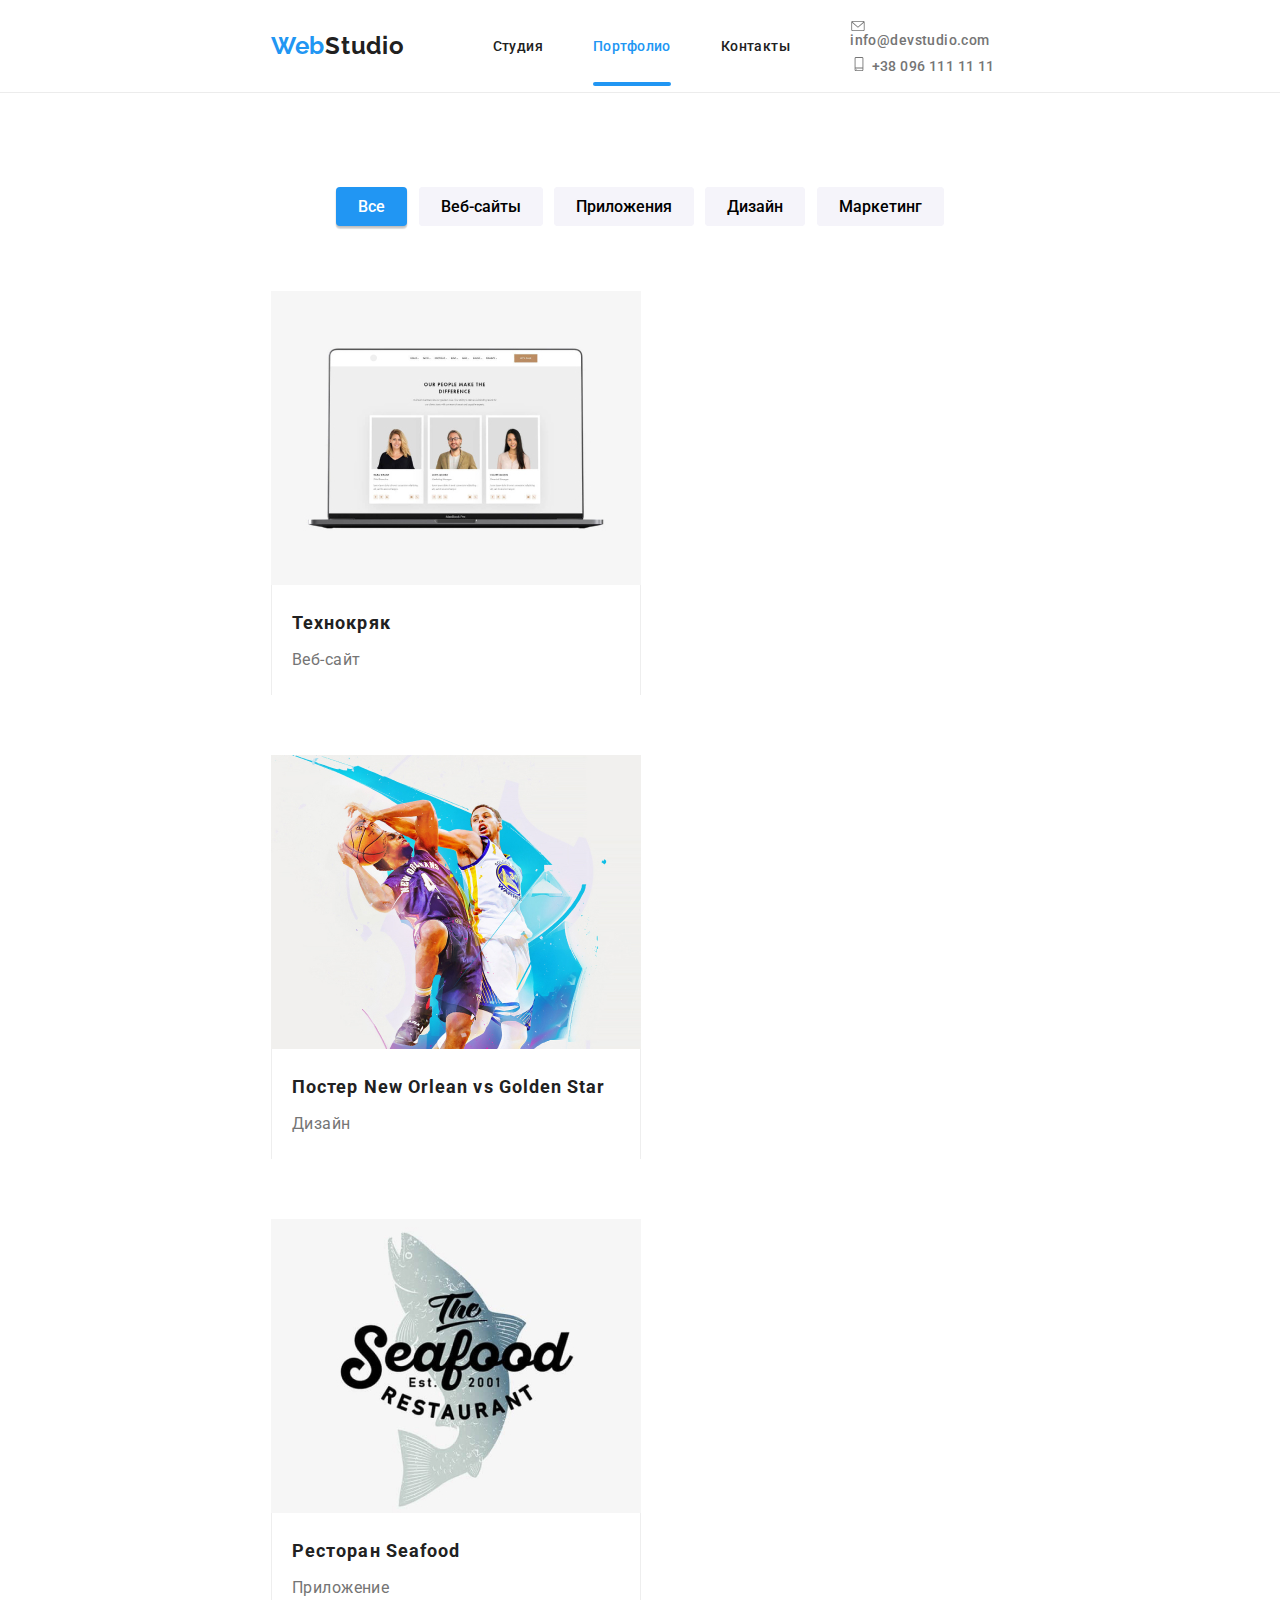
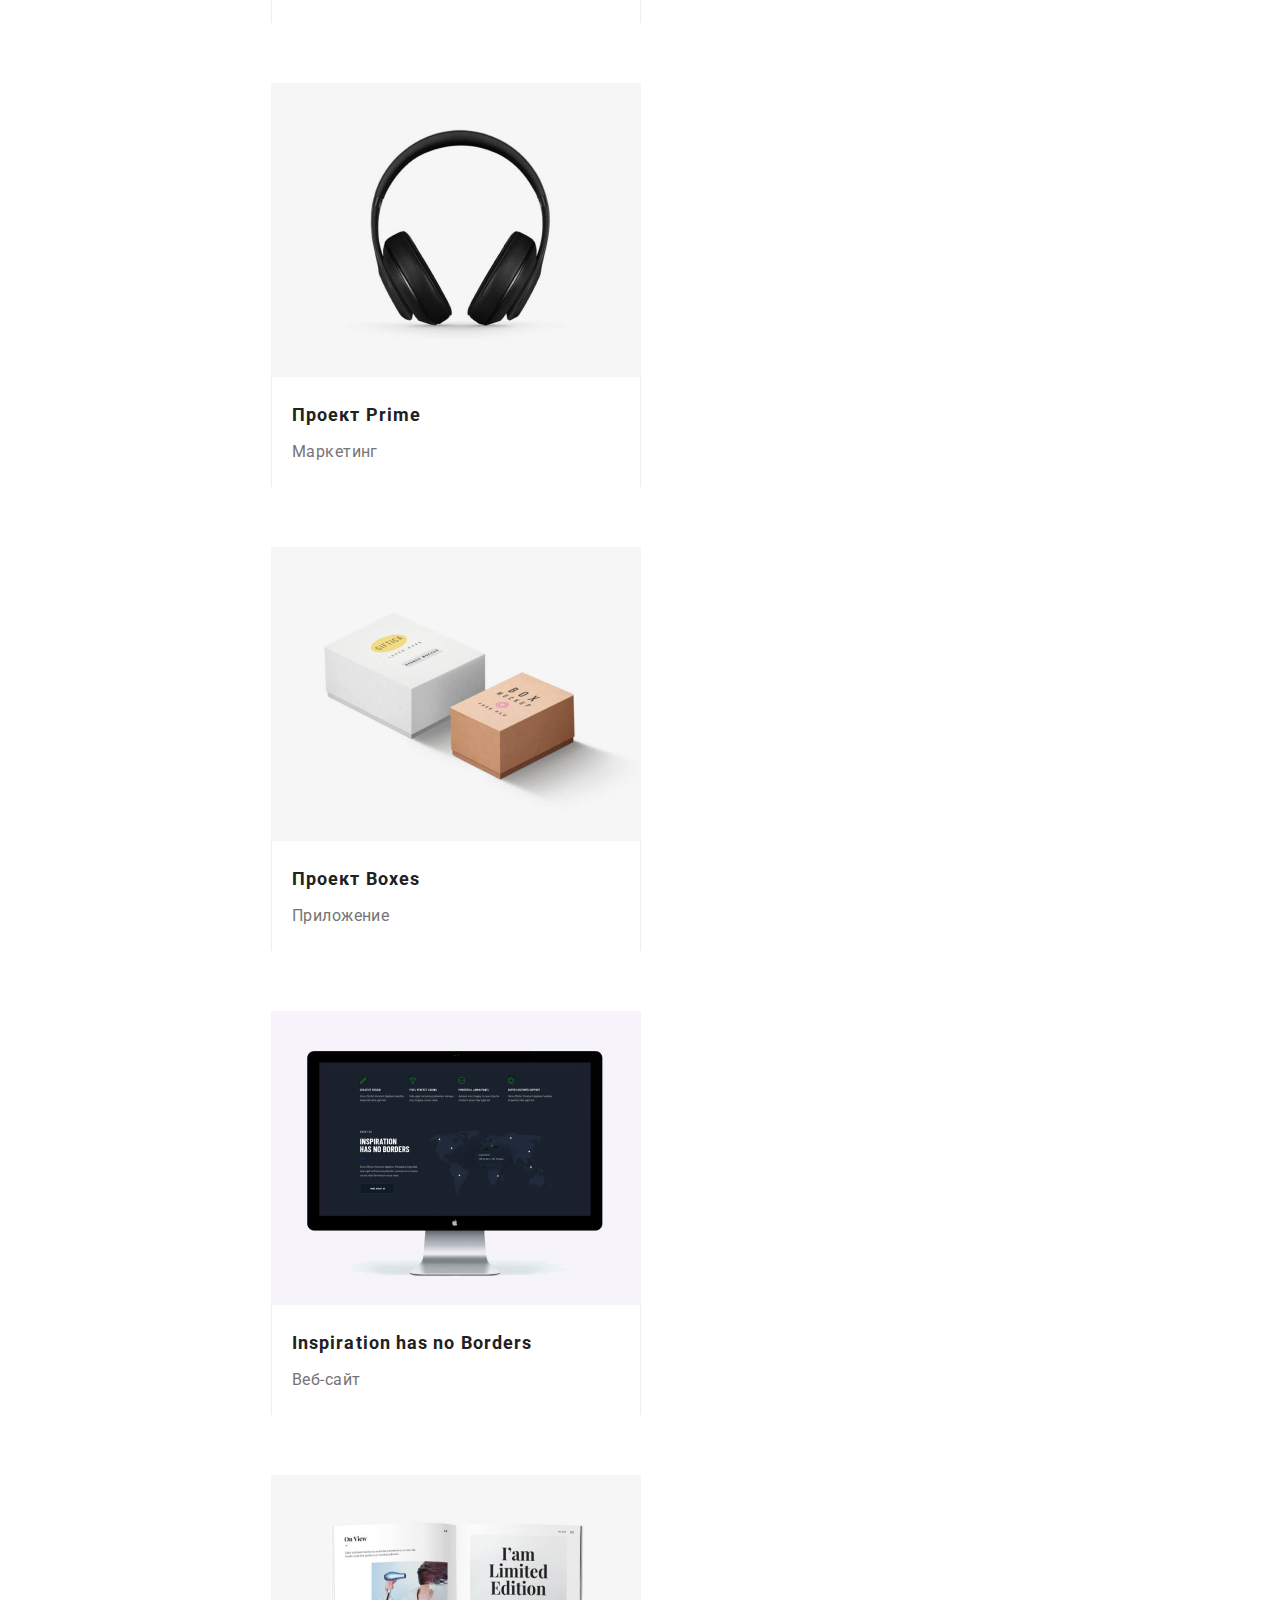
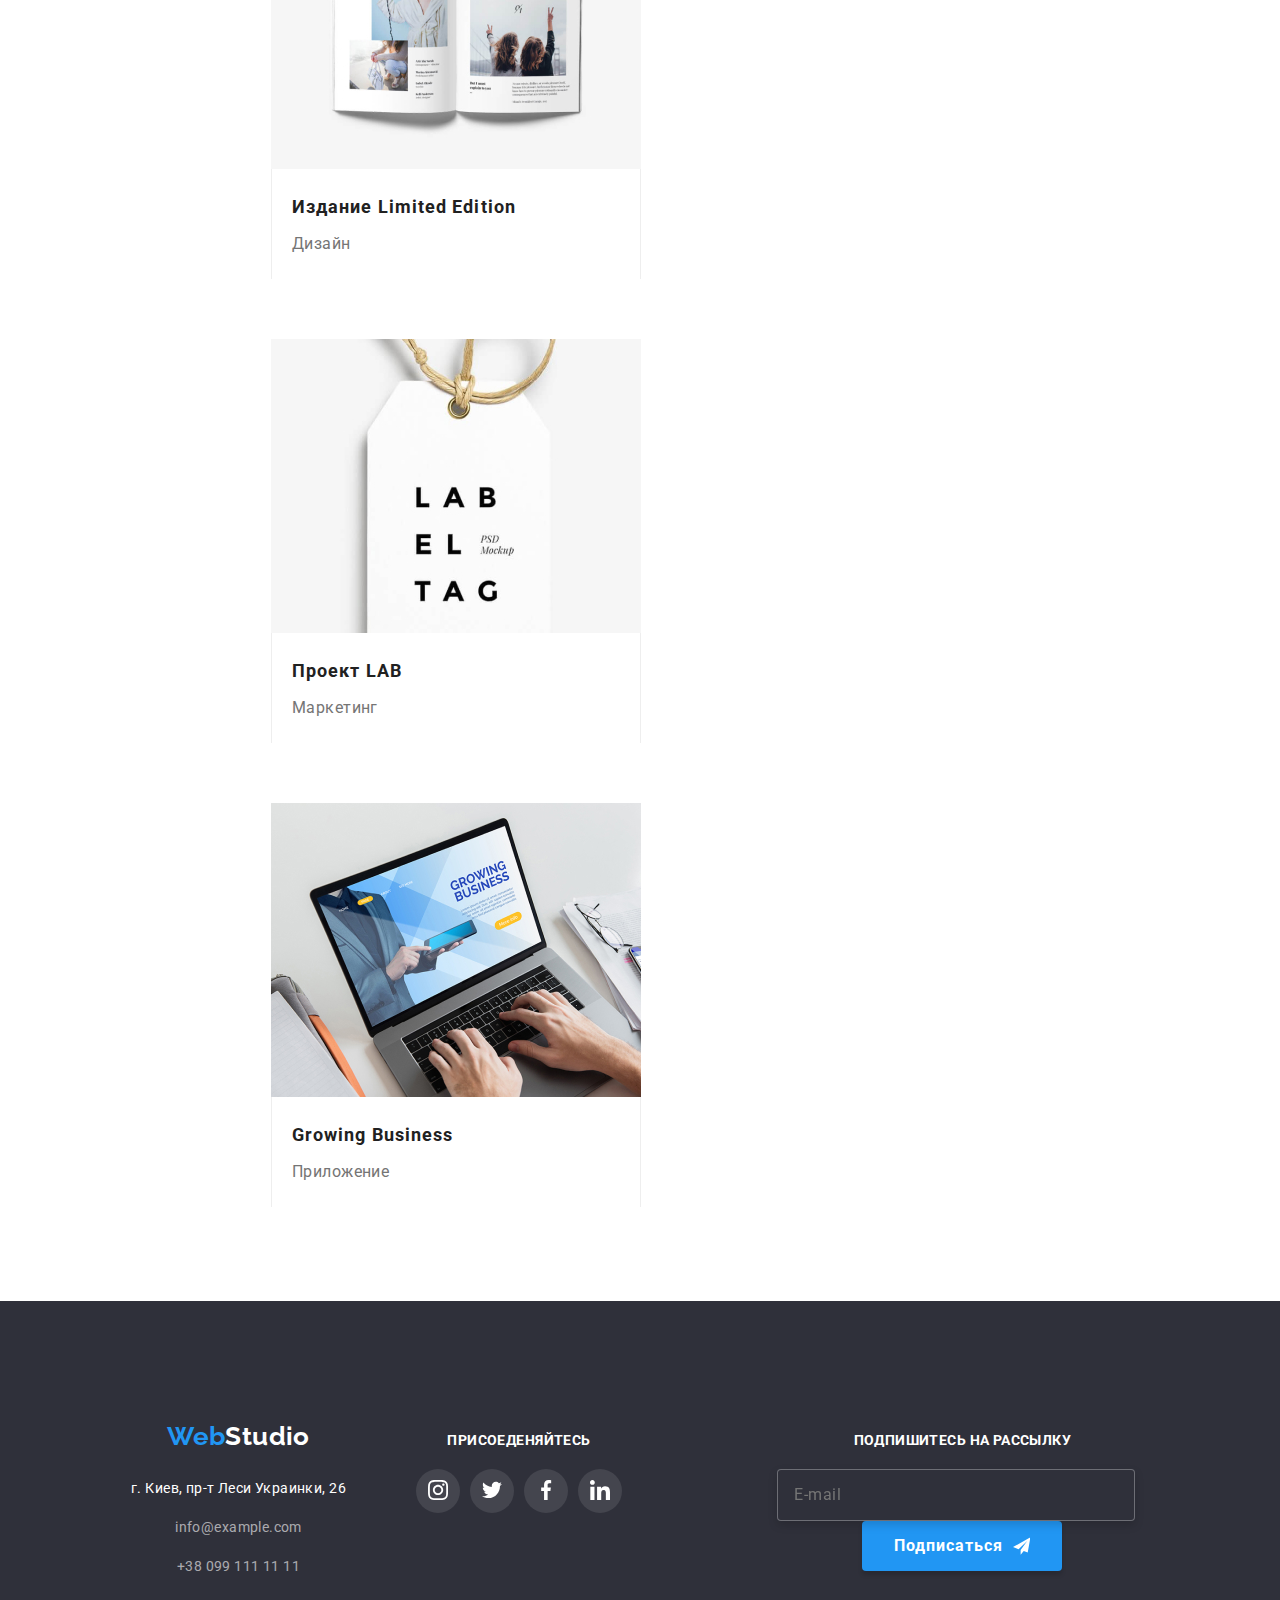
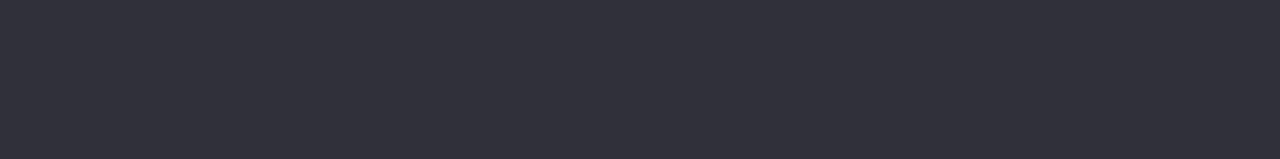
==== portfolio.html @ fe94d4da "portfolio-768-isready" ====
<!-- Сообщаем браузеру как стоит обрабатывать эту страницу -->
<!DOCTYPE html>
<!-- Оболочка документа, указываем язык содержимого -->
<html lang="ru">

<head>
	<title>portfolio</title>
	<!-- Подключаем CSS -->
	<link rel="stylesheet" href="css/main.min.css">
	<!-- Кодировка страницы -->
	<meta charset="UTF-8">
	<!-- Адаптив -->
	<meta name="viewport" content="width=device-width">
	<!--Шрифты -->
	<link rel="preconnect" href="https://fonts.googleapis.com">
	<link rel="preconnect" href="https://fonts.gstatic.com" crossorigin>
	<link
		href="https://fonts.googleapis.com/css2?family=Raleway:wght@700&family=Roboto:wght@400;500;700;900&display=swap"
		rel="stylesheet">
</head>

<body>
	<header class="header">
		<div class="container header-container">
			<a href="./index.html" class="logo logo-header">
				Web<span class="logo-span">Studio</span>
			</a>

			<button type="button" class="menu-button" data-menu-button>
				<svg aria-label="переключатель мобильного меню" width="40" height="40">
					<use class="icon-menu" href="/images/icons.svg#icon-header-menu"></use>
					<use class="icon-cross" href="/images/icons.svg#icon-header-cross"></use>
				</svg>
			</button>

			<div class="menu-container" data-menu>
				<nav class="header-nav">
					<ul class="header-list__nav">
						<li class="header-list__li"><a href="./index.html" class="header-list__item">Студия</a></li>
						<li class="header-list__li"><a href="./portfolio.html" class="header-list__item current">Портфолио</a></li>
						<li class="header-list__li"><a href="#" class="header-list__item">Контакты</a></li>
					</ul>
				</nav>
				<ul class="header-contacts">
					<li class="header-contacts__li first">
						<a href="#" class="header-contacts__item chosen">
							<svg width="16" height="10" class="mail-icon">
								<use href="./images/icons.svg#icon-email"></use>
							</svg>
							info@devstudio.com
							</a>
					</li>
					<li class="header-contacts__li last">
						<a href="#" class="header-contacts__item">
							<svg width="18" height="14" class="mail-icon">
								<use href="./images/icons.svg#icon-phone"></use>
							</svg>
						+38 096 111 11 11</a>
					</li>
				</ul>
				<ul class="header-soc">
					<li class="header-soc__li"><a href="#" class="header-soc__item">Instagram</a></li>
					<li class="header-soc__li"><a href="#" class="header-soc__item">Twitter</a></li>
					<li class="header-soc__li"><a href="#" class="header-soc__item">Facebook</a></li>
					<li class="header-soc__li"><a href="#" class="header-soc__item">LinkedIn</a></li>
				</ul>
			</div>

		</div>
	</header>

	<main class="main">
		<section class="shop section">
			<div class="container">
				<ul class="filter">
					<li class="filter__li">
						<button class="filter__item active">Все</button>
					</li>
					<li class="filter__li">
						<button class="filter__item">Веб-сайты</button>
					</li>
					<li class="filter__li">
						<button class="filter__item">Приложения</button>
					</li>
					<li class="filter__li">
						<button class="filter__item">Дизайн</button>
					</li>
					<li class="filter__li">
						<button class="filter__item">Маркетинг</button>
					</li>
				</ul>

				<ul class="shop-list">
					<li class="shop-list__li">
						<a href="#" class="shop-list__item">
							<div class="shop-thumb">
								<img class="shop-thumb__img" src="./images/portfolio/img1.jpg"
									alt="Ноутбук">
								<p class="shop-thumb__hover">
									Ресурс предлагает комплексные предложения с разным уровнем функционала и сервисов. Все это
									позволит посетителю получить исчерпывающие сведения о компании или частном лице.
								</p>
							</div>
							<div class="item-div">
								<h3 class="item-div__title">Технокряк</h3>
								<p class="item-div__text">Веб-сайт</p>
							</div>
						</a>
					</li>

					<li class="shop-list__li">
						<a href="#" class="shop-list__item">
							<div class="shop-thumb">
								<img class="shop-thumb__img" src="./images/portfolio/img2.jpg" alt="Постер">
								<p class="shop-thumb__hover">
									Ресурс предлагает комплексные предложения с разным уровнем функционала и сервисов. Все это
									позволит посетителю получить исчерпывающие сведения о компании или частном лице.
								</p>
							</div>
							<div class="item-div">
								<h3 class="item-div__title">Постер New Orlean vs Golden Star</h3>
								<p class="item-div__text">Дизайн</p>
							</div>
						</a>
					</li>

					<li class="shop-list__li">
						<a href="#" class="shop-list__item">
							<div class="shop-thumb">
								<img class="shop-thumb__img" src="./images/portfolio/img3.jpg" alt="Ресторан">
								<p class="shop-thumb__hover">
									Ресурс предлагает комплексные предложения с разным уровнем функционала и сервисов. Все это
									позволит посетителю получить исчерпывающие сведения о компании или частном лице.
								</p>
							</div>
							<div class="item-div">
								<h3 class="item-div__title">Ресторан Seafood</h3>
								<p class="item-div__text">Приложение</p>
							</div>
						</a>
					</li>

					<li class="shop-list__li">
						<a href="#" class="shop-list__item">
							<div class="shop-thumb">
								<img class="shop-thumb__img" src="./images/portfolio/img4.jpg" alt="Наушники">
								<p class="shop-thumb__hover">
									Ресурс предлагает комплексные предложения с разным уровнем функционала и сервисов. Все это
									позволит посетителю получить исчерпывающие сведения о компании или частном лице.
								</p>
							</div>
							<div class="item-div">
								<h3 class="item-div__title">Проект Prime</h3>
								<p class="item-div__text">Маркетинг</p>
							</div>
						</a>
					</li>

					<li class="shop-list__li">
						<a href="#" class="shop-list__item">
							<div class="shop-thumb">
								<img class="shop-thumb__img" src="./images/portfolio/img5.jpg" alt="Посылки">
								<p class="shop-thumb__hover">
									Ресурс предлагает комплексные предложения с разным уровнем функционала и сервисов. Все это
									позволит посетителю получить исчерпывающие сведения о компании или частном лице.
								</p>
							</div>
							<div class="item-div">
								<h3 class="item-div__title">Проект Boxes</h3>
								<p class="item-div__text">Приложение</p>
							</div>
						</a>
					</li>

					<li class="shop-list__li">
						<a href="#" class="shop-list__item">
							<div class="shop-thumb">
								<img class="shop-thumb__img" src="./images/portfolio/img6.jpg" alt="Монитор">
								<p class="shop-thumb__hover">
									Ресурс предлагает комплексные предложения с разным уровнем функционала и сервисов. Все это
									позволит посетителю получить исчерпывающие сведения о компании или частном лице.
								</p>
							</div>
							<div class="item-div">
								<h3 class="item-div__title">Inspiration has no Borders</h3>
								<p class="item-div__text">Веб-сайт</p>
							</div>
						</a>
					</li>

					<li class="shop-list__li">
						<a href="#" class="shop-list__item">
							<div class="shop-thumb">
								<img class="shop-thumb__img" src="./images/portfolio/img7.jpg" alt="Книга">
								<p class="shop-thumb__hover">
									Ресурс предлагает комплексные предложения с разным уровнем функционала и сервисов. Все это
									позволит посетителю получить исчерпывающие сведения о компании или частном лице.
								</p>
							</div>
							<div class="item-div">
								<h3 class="item-div__title">Издание Limited Edition</h3>
								<p class="item-div__text">Дизайн</p>
							</div>
						</a>
					</li>

					<li class="shop-list__li">
						<a href="#" class="shop-list__item">
							<div class="shop-thumb">
								<img class="shop-thumb__img" src="./images/portfolio/img8.jpg" alt="Бирка">
								<p class="shop-thumb__hover">
									Ресурс предлагает комплексные предложения с разным уровнем функционала и сервисов. Все это
									позволит посетителю получить исчерпывающие сведения о компании или частном лице.
								</p>
							</div>
							<div class="item-div">
								<h3 class="item-div__title">Проект LAB</h3>
								<p class="item-div__text">Маркетинг</p>
							</div>
						</a>
					</li>

					<li class="shop-list__li">
						<a href="#" class="shop-list__item">
							<div class="shop-thumb">
								<img class="shop-thumb__img" src="./images/portfolio/img9.jpg" alt="Сайт">
								<p class="shop-thumb__hover">
									Ресурс предлагает комплексные предложения с разным уровнем функционала и сервисов. Все это
									позволит посетителю получить исчерпывающие сведения о компании или частном лице.
								</p>
							</div>
							<div class="item-div">
								<h3 class="item-div__title">Growing Business</h3>
								<p class="item-div__text">Приложение</p>
							</div>
						</a>
					</li>

				</ul>
			</div>
		</section>
	</main>

	<footer class="footer">
		<div class="container-footer">
				<div class="footer-block">
					<a href="#" class="footer-block__title"><span class="footer-block__span">Web</span>Studio</a>
					<address class="footer-block__address">г. Киев, пр-т Леси Украинки, 26</address>
					<a href="#" class="footer-block__email">info@example.com</a>
					<a href="#" class="footer-block__tel">+38 099 111 11 11</a>
				</div>

				<div class="footer-block2">
					<p class="footer-block2__text">Присоеденяйтесь</p>
					<ul class="block2-list">
						<li class="block2-list__li">
							<button class="block2-list__soc">
								<svg class="block2-list__svg" width="20px" height="20px">
									<use href="./images/icons.svg#icon-instagram"></use>
								</svg>
							</button>
						</li>
						<li class="block2-list__li">
							<button class="block2-list__soc">
								<svg class="block2-list__svg" width="20px" height="20px">
									<use href="./images/icons.svg#icon-twitter"></use>
								</svg>
							</button>
						</li>
						<li class="block2-list__li">
							<button class="block2-list__soc">
								<svg class="block2-list__svg" width="20px" height="20px">
									<use href="./images/icons.svg#icon-facebook"></use>
								</svg>
							</button>
						</li>
						<li class="block2-list__li">
							<button class="block2-list__soc">
								<svg class="block2-list__svg" width="20px" height="20px">
									<use href="./images/icons.svg#icon-linkedin"></use>
								</svg>
							</button>
						</li>
					</ul>
				</div>

				<div class="footer-block3">
					<p class="footer-block3__text">Подпишитесь на рассылку</p>
					<form class="footer-block3__form">
						<input type="footer-block3__email" class="footer-block3__input" placeholder="E-mail">
						<button class="btn footer-btn" type="submit">
							<span class="btn-text">Подписаться</span>
							<svg class="footer-block3__btnicon">
								<use href="./images/icons.svg#icon-telegram1"></use>
							</svg>
						</button>
					</form>
				</div>

		</div>
	</footer>
	<script src="./js/mobile-menu.js"></script>
</body>

</html>
---- css/main.min.css ----
.header{border-bottom:1px solid #ececec;position:relative}.header-container{display:-webkit-box;display:-ms-flexbox;display:flex}@media (max-width: 767px){.menu-container{z-index:1;display:none;background-color:#fff;position:absolute;left:0;width:100vw;margin:0 auto;height:100vh;padding:48px 40px}.menu-container.is-open{display:block}}@media (min-width: 768px){.menu-container{display:-webkit-box;display:-ms-flexbox;display:flex}}.logo{color:#2196f3;font-weight:700;font-family:"Raleway",sans-serif;font-size:24px;letter-spacing:0.03em;line-height:1.19;margin-right:auto;display:-webkit-box;display:-ms-flexbox;display:flex;-webkit-box-align:center;-ms-flex-align:center;align-items:center;padding:24px 0}@media (min-width: 768px){.logo{margin-right:88px}}.logo-span{color:#212121}@media (max-width: 767px){.header-nav{margin-bottom:200px}}@media (min-width: 768px){.header-nav{display:-webkit-box;display:-ms-flexbox;display:flex;-webkit-box-align:center;-ms-flex-align:center;align-items:center;margin-right:60px}}@media (min-width: 768px){.header-list__nav{display:-webkit-box;display:-ms-flexbox;display:flex}}@media (max-width: 767px){.header-list__li:not(:last-child){margin-bottom:32px}}@media (min-width: 768px){.header-list__li:not(:last-child){margin-right:50px}}.header-list__item{font-weight:500;position:relative;color:#212121;-webkit-transition:background-color,fill,250ms cubic-bezier(0.4, 0, 0.2, 1);transition:background-color,fill,250ms cubic-bezier(0.4, 0, 0.2, 1)}.header-list__item:hover{color:#2196f3;background-color:#fff}.header-list__item:focus{background-color:#fff;color:#2196f3}@media (max-width: 767px){.header-list__item{font-size:40px}}@media (min-width: 768px){.header-list__item{padding:32px 0}}.current{color:#2196f3}@media (min-width: 768px){.current::after{content:"";position:absolute;bottom:0px;left:0;height:4px;width:100%;background-color:#2196f3;border-radius:2px;-webkit-transition:background-color,opacity 250ms cubic-bezier(0.4, 0, 0.2, 1);transition:background-color,opacity 250ms cubic-bezier(0.4, 0, 0.2, 1)}}@media (min-width: 768px){.header-contacts{margin-left:auto;padding:19px 0;margin-top:0;margin-bottom:0}}@media (max-width: 767px){.header-contacts__li:first-child{margin-bottom:32px}}@media (min-width: 1200px){.header-contacts__li:first-child{margin-right:50px;display:-webkit-box;display:-ms-flexbox;display:flex}}.first{margin-bottom:10px}.header-contacts__item{font-weight:500;color:#757575;-webkit-transition:background-color,fill,250ms cubic-bezier(0.4, 0, 0.2, 1);transition:background-color,fill,250ms cubic-bezier(0.4, 0, 0.2, 1)}.header-contacts__item:hover{color:#2196f3;background-color:#fff}.header-contacts__item:focus{background-color:#fff;color:#2196f3;-webkit-box-shadow:none;box-shadow:none}@media (max-width: 767px){.header-contacts__item{font-size:24px}}.header-soc{display:-webkit-box;display:-ms-flexbox;display:flex}@media (min-width: 768px){.header-soc{display:none}}.header-soc__li{padding:0 10px}.header-soc__li:not(:last-child){border-right:1px solid rgba(33,33,33,0.2)}.header-soc__li:first-child{padding-left:0}.header-soc__li:last-child{padding-right:0}.header-soc__item{font-size:18px;font-weight:500;color:#2196f3}@media (max-width: 767px){.chosen{font-size:34px}}@media (max-width: 767px){.last{margin-bottom:64px}}.mail-icon{fill:currentColor}@media (max-width: 767px){.mail-icon{display:none}}.header-menu__button{position:absolute;top:21px;right:15px;background-color:#fff}.menu-button{z-index:10;margin:0;padding:10px 0;background-color:transparent;-webkit-transition:fill 250ms cubic-bezier(0.4, 0, 0.2, 1);transition:fill 250ms cubic-bezier(0.4, 0, 0.2, 1)}.menu-button:focus{fill:#2196f3}@media (min-width: 768px){.menu-button{display:none}}.menu-button .icon-cross{display:none}.menu-button.is-open .icon-cross{display:block}.menu-button.is-open .icon-menu{display:none}*{padding:0;margin:0;border:0}*,*:before,*:after{-webkit-box-sizing:border-box;box-sizing:border-box}nav,footer,header,aside{display:block}html,body{height:100%;width:100%;font-size:100%;line-height:1;font-size:14px;-ms-text-size-adjust:100%;-moz-text-size-adjust:100%;-webkit-text-size-adjust:100%}input,button,textarea{font-family:inherit}input::-ms-clear{display:none}button{cursor:pointer}button::-moz-focus-inner{padding:0;border:0}a,a:visited{text-decoration:none}a:hover{text-decoration:none}ul li{list-style:none}img{vertical-align:top}h1,h2,h3,h4,h5,h6{font-size:inherit;font-weight:400}.btn{background-color:#2196f3;color:#fff;font-size:16px;font-weight:700;line-height:1.87;letter-spacing:0.06em;padding:10px 29px;border-radius:4px}.hero{max-width:1600px;height:400px;margin-left:auto;margin-right:auto;background-image:-webkit-gradient(linear, left top, right top, from(rgba(47,48,58,0.4)), to(rgba(47,48,58,0.4))),url(../images/bg-main.jpg);background-image:linear-gradient(to right, rgba(47,48,58,0.4), rgba(47,48,58,0.4)),url(../images/bg-main.jpg);background-repeat:no-repeat}@media (min-width: 1200px){.hero{height:600px}}.hero__title{color:#fff;font-size:26px;text-transform:uppercase;font-weight:900;line-height:1.36;text-align:center;letter-spacing:0.06em;margin-bottom:30px}@media (min-width: 1200px){.hero__title{font-size:44px}}.hero__button{display:block;margin:0 auto}.section-hero{padding:118px 0}@media (min-width: 1200px){.section-hero{padding:200px 0}}.btn{background-color:#2196f3;color:#fff;font-size:16px;font-weight:700;line-height:1.87;letter-spacing:0.06em;padding:10px 32px;border-radius:4px}.benefits-benefits{padding-bottom:0}.benefits-list__li{margin-bottom:30px}.benefits-list__div{background-color:#f5f4fa;width:100%;height:120px;display:-webkit-box;display:-ms-flexbox;display:flex;-webkit-box-pack:center;-ms-flex-pack:center;justify-content:center;-webkit-box-align:center;-ms-flex-align:center;align-items:center;margin-bottom:30px}@media (min-width: 768px){.benefits-list__div{width:354px}}@media (min-width: 1200px){.benefits-list__div{width:270px}}.benefits-list__title{text-align:center;font-weight:700;text-transform:uppercase;line-height:1.14;margin-bottom:10px}.benefits-list__text{color:#757575;line-height:1.71}.devices-section{padding-bottom:94px}@media (max-width: 767px){.devices-section{display:none}}.devices-title{font-size:36px;font-weight:700;text-align:center;line-height:1.16}@media (min-width: 768px){.devices-title{margin-bottom:50px}}@media (min-width: 768px){.devices-list{display:-webkit-box;display:-ms-flexbox;display:flex;-webkit-box-pack:justify;-ms-flex-pack:justify;justify-content:space-between}}.devices-list__device-thumb{position:relative}.devices-list__overlay{position:absolute;display:-webkit-box;display:-ms-flexbox;display:flex;-webkit-box-align:center;-ms-flex-align:center;align-items:center;-webkit-box-pack:center;-ms-flex-pack:center;justify-content:center;bottom:0;left:0;width:100%;height:70px;color:#fff;font-weight:700;font-size:14px;line-height:1.14;text-align:center;letter-spacing:0.03em;text-transform:uppercase;background:rgba(47,48,58,0.8)}.team{background-color:#f5f4fa}.team-title{font-size:28px;font-weight:700;text-align:center;line-height:1.16;margin-bottom:30px}@media (min-width: 1200px){.team-title{margin-bottom:50px}}@media (min-width: 1200px){.team-title{font-size:36px}}.team-list{text-align:center}.team-list>.worker{background:#fff;-webkit-box-shadow:0px 1px 3px rgba(0,0,0,0.12),0px 1px 1px rgba(0,0,0,0.14),0px 2px 1px rgba(0,0,0,0.2);box-shadow:0px 1px 3px rgba(0,0,0,0.12),0px 1px 1px rgba(0,0,0,0.14),0px 2px 1px rgba(0,0,0,0.2);border-radius:0px 0px 4px 4px;height:622px}@media (min-width: 768px){.team-list{display:-webkit-box;display:-ms-flexbox;display:flex}}.team__img{width:100%;height:460px}.team-list__div{padding-top:30px}.team-list__name{font-weight:500;font-size:16px;line-height:1.18;margin-bottom:10px}.team-list__position{font-size:16px;color:#757575;line-height:1.18;margin-bottom:16px}.worker:not(:last-child){margin-bottom:30px}@media (min-width: 768px){.worker:not(:last-child){margin-right:30px}}.team-soc{display:-webkit-box;display:-ms-flexbox;display:flex;-webkit-box-pack:center;-ms-flex-pack:center;justify-content:center;padding-bottom:30px}.team-soc__li:not(:last-child){margin-right:10px}.team-soc__team{border-radius:50%;width:44px;height:44px;background:#fff;fill:#afb1b8;-webkit-transition:background-color,fill,250ms cubic-bezier(0.4, 0, 0.2, 1);transition:background-color,fill,250ms cubic-bezier(0.4, 0, 0.2, 1)}.team-soc__team:hover{background-color:#2196f3;fill:#fff}.team-soc__team:focus{background-color:#2196f3;fill:#fff}.clients-title{font-weight:700;font-size:28px;line-height:1.16;text-align:center;letter-spacing:0.03em;margin-bottom:30px}@media (min-width: 1200px){.clients-title{font-size:36px;margin-bottom:50px}}.clients-list{display:-webkit-box;display:-ms-flexbox;display:flex;-webkit-box-pack:center;-ms-flex-pack:center;justify-content:center;-ms-flex-wrap:wrap;flex-wrap:wrap;-ms-flex-preferred-size:50%;flex-basis:50%}@media (min-width: 768px){.clients-list{-ms-flex-preferred-size:33.3333%;flex-basis:33.3333%}}.clients-list__li{margin-right:30px;margin-bottom:30px}@media (max-width: 767px){.clients-list__li:nth-child(even){margin-right:0}.clients-list__li:nth-last-child(-n+2){margin-bottom:0}}@media (min-width: 768px) and (max-width: 1199px){.clients-list__li:nth-last-child(-n+3){margin-bottom:0}.clients-list__li:nth-child(3n+3){margin-right:0}}@media (min-width: 1200px){.clients-list__li:not(:last-child){margin-right:30px}}.clients-list__li:focus,.clients-list__li :hover{background-color:#fff;fill:#2196f3;border:1px solid #2196f3;-webkit-box-shadow:none;box-shadow:none}.clients-list__btn{border:1px solid #afb1b8;border-radius:4px;width:210px;height:92px;background-color:#fff;fill:#afb1b8;-webkit-transition:border,fill,250ms cubic-bezier(0.4, 0, 0.2, 1);transition:border,fill,250ms cubic-bezier(0.4, 0, 0.2, 1)}.clients-list__btn:focus,.clients-list__btn :hover{background-color:#fff;fill:#2196f3;border:1px solid #2196f3;-webkit-box-shadow:none;box-shadow:none}@media (min-width: 768px){.clients-list__btn{width:226px}}@media (min-width: 1200px){.clients-list__btn{width:170px}}.clients-list__svg:hover{border:none}.footer{background-color:#2f303a}@media (min-width: 768px){.footer{padding:60px 0}}.container-footer{text-align:center;margin:0 auto;padding:60px 15px}@media (min-width: 768px){.container-footer{display:-webkit-box;display:-ms-flexbox;display:flex;-webkit-box-align:baseline;-ms-flex-align:baseline;align-items:baseline;-ms-flex-wrap:wrap;flex-wrap:wrap;max-width:768px}}@media (min-width: 1200px){.container-footer{max-width:1200px}}@media (min-width: 768px){.footer-block{margin-right:165px;margin-left:76px}}@media (min-width: 1200px){.footer-block{margin-right:70px}}.footer-block__title{font-family:"Raleway",sans-serif;font-weight:700;font-size:24px;color:#fff;line-height:1.19;margin-bottom:20px}.footer-block__title:focus{background-color:#2f303a}@media (min-width: 1200px){.footer-block__title{font-size:26px}}.footer-block__span{color:#2196f3}.footer-block__address{font-style:normal;color:#fff;line-height:1.71;margin-bottom:8px;margin-top:20px}@media (min-width: 1200px){.footer-block__address{margin-top:25px}}.footer-block__email{margin-bottom:8px}.footer-block__tel{margin-bottom:60px}.footer-block__email,.footer-block__tel{color:rgba(255,255,255,0.6);line-height:1.71;display:block;-webkit-transition:background-color,color,250ms cubic-bezier(0.4, 0, 0.2, 1);transition:background-color,color,250ms cubic-bezier(0.4, 0, 0.2, 1)}.footer-block__email:hover,.footer-block__tel:hover{color:#2196f3;background-color:#2f303a}.footer-block__email:focus,.footer-block__tel:focus{color:#2196f3;background-color:#2f303a}@media (min-width: 768px){.footer-block__email,.footer-block__tel{margin-top:8px}}@media (min-width: 1200px){.footer-block__email,.footer-block__tel{margin-top:15px}}.footer-block2{margin-bottom:60px}@media (min-width: 1200px){.footer-block2{margin-right:auto}}.footer-block2__text{text-transform:uppercase;font-weight:700;font-size:14px;line-height:1.14;letter-spacing:0.03em;color:#fff;margin-bottom:20px}.block2-list{display:-webkit-box;display:-ms-flexbox;display:flex;-webkit-box-pack:center;-ms-flex-pack:center;justify-content:center}.block2-list__li:not(:last-child){margin-right:10px}.block2-list__soc{border-radius:50%;width:44px;height:44px;background:rgba(255,255,255,0.1);-webkit-transition:background-color,color,250ms cubic-bezier(0.4, 0, 0.2, 1);transition:background-color,color,250ms cubic-bezier(0.4, 0, 0.2, 1)}.block2-list__soc:hover{background-color:#2196f3}.block2-list__soc:focus{background-color:#2196f3}.block2-list__svg{fill:#fff}.footer-block3{margin:0 auto}.footer-block3__text{font-weight:700;line-height:1.14;letter-spacing:0.03em;text-transform:uppercase;color:#fff;margin-bottom:20px}.footer-block3__form{display:-webkit-box;display:-ms-flexbox;display:flex;-webkit-box-orient:vertical;-webkit-box-direction:normal;-ms-flex-direction:column;flex-direction:column}.footer-block3__form input{padding:15px 0px 15px 16px;font-size:16px;line-height:1.25;letter-spacing:0.03em;color:rgba(255,255,255,0.6)}@media (max-width: 1199px){.footer-block3__form input{margin-bottom:20px}}.footer-block3__input{display:block;width:100%;margin:0 auto;border:1px solid rgba(255,255,255,0.3);-webkit-filter:drop-shadow(0px 4px 4px rgba(0,0,0,0.15));filter:drop-shadow(0px 4px 4px rgba(0,0,0,0.15));border-radius:4px;background:#2f303a}.footer-block3__input:focus{background:#2f303a}@media (min-width: 480px){.footer-block3__input{width:450px}}@media (min-width: 1200px){.footer-block3__input{width:358px;margin-right:12px}}.footer-btn{-webkit-box-shadow:0px 4px 4px rgba(0,0,0,0.15);box-shadow:0px 4px 4px rgba(0,0,0,0.15);display:-webkit-box;display:-ms-flexbox;display:flex;margin:0 auto;-webkit-box-align:center;-ms-flex-align:center;align-items:center;text-align:center;width:200px}.footer-block3__btnicon{width:24px;height:24px;margin-left:10px}.backdrop{position:fixed;width:100%;height:100%;top:0;left:0;z-index:15;background:rgba(0,0,0,0.2);-webkit-transition:opacity 250ms cubic-bezier(0.4, 0, 0.2, 1),-webkit-transform;transition:opacity 250ms cubic-bezier(0.4, 0, 0.2, 1),-webkit-transform;transition:transform,opacity 250ms cubic-bezier(0.4, 0, 0.2, 1);transition:transform,opacity 250ms cubic-bezier(0.4, 0, 0.2, 1),-webkit-transform}.backdrop.is-hidden{opacity:0;pointer-events:none}.modal{display:block;position:relative;top:50%;left:50%;width:450px;height:609px;-webkit-transform:translate(-50%, -50%) scale(1);transform:translate(-50%, -50%) scale(1);background-color:#fff;border-radius:4px;padding:40px;-webkit-transition:-webkit-transform 250ms cubic-bezier(0.4, 0, 0.2, 1);transition:-webkit-transform 250ms cubic-bezier(0.4, 0, 0.2, 1);transition:transform 250ms cubic-bezier(0.4, 0, 0.2, 1);transition:transform 250ms cubic-bezier(0.4, 0, 0.2, 1), -webkit-transform 250ms cubic-bezier(0.4, 0, 0.2, 1)}@media (min-width: 1200px){.modal{width:528px;height:581px}}.modal__button{position:absolute;display:block;width:30px;height:30px;border-radius:50%;background-color:#fff;border:1px solid rgba(0,0,0,0.1);top:8px;right:8px}.modal__button:focus{fill:#2196f3;-webkit-box-shadow:none;box-shadow:none}.modal-container__title{font-weight:700;font-size:20px;line-height:1.15;text-align:center;letter-spacing:0.03em;color:#212121;margin-bottom:12px}.modal-form__name{display:block;color:#757575;position:relative;font-size:12px;line-height:1.16;letter-spacing:0.01em;margin-bottom:10px;-webkit-transition:outline,background-color 250ms cubic-bezier(0.4, 0, 0.2, 1);transition:outline,background-color 250ms cubic-bezier(0.4, 0, 0.2, 1)}.modal-form__input{width:100%;height:40px;border:1px solid rgba(33,33,33,0.2);border-radius:4px;margin-top:4px;color:#212121;padding-left:42px;-webkit-transition:outline,background-color 250ms cubic-bezier(0.4, 0, 0.2, 1);transition:outline,background-color 250ms cubic-bezier(0.4, 0, 0.2, 1)}.modal-form__input:focus{background-color:#fff;outline:1px solid #2196f3;border:none}.modal-form__icon{width:18px;height:18px;position:absolute;top:50%;left:12px;display:inline-block;fill:#212121;-webkit-transition:fill 250ms cubic-bezier(0.4, 0, 0.2, 1);transition:fill 250ms cubic-bezier(0.4, 0, 0.2, 1)}.modal-form__input:focus ~ .modal-form__icon{fill:#2196f3}.last-field{margin-bottom:20px;line-height:1.14;letter-spacing:0.01em}.modal-form__textarea{width:100%;height:40px;border:1px solid rgba(33,33,33,0.2);border-radius:4px;margin-top:4px;padding:12px 16px;resize:none;height:120px;color:#212121;-webkit-transition:background-color,outline 250ms cubic-bezier(0.4, 0, 0.2, 1);transition:background-color,outline 250ms cubic-bezier(0.4, 0, 0.2, 1)}.modal-form__textarea:focus{background-color:#fff;outline:1px solid #2196f3;border:none}@media (min-width: 1200px){.modal-form__textarea{width:448px}}.agree{display:inline-block;line-height:1.71;letter-spacing:0.03em;color:#757575;margin-bottom:30px;position:relative;left:50%;-webkit-transform:translate(-50%, 0);transform:translate(-50%, 0)}@media (max-width: 1199px){.agree{font-size:12px}}.agree__checkbox{-moz-appearance:none;-webkit-appearance:none;appearance:none}.agree__checkbox-icon{display:inline-block;width:15px;height:15px;border:2px solid #212121;border-radius:2px;position:relative;top:2px;margin-right:5px;-webkit-transition:background-color 250ms cubic-bezier(0.4, 0, 0.2, 1);transition:background-color 250ms cubic-bezier(0.4, 0, 0.2, 1)}@media (min-width: 1200px){.agree__checkbox-icon{margin-right:8px}}.agree__checkbox:checked+.agree__checkbox-icon{border-color:#2196f3;background-color:#2196f3;background-image:url("../images/agree.svg");background-size:contain;background-origin:border-box;background-repeat:no-repeat}.agree__checkbox:focus+.agree__checkbox-icon{border-color:#2196f3}.agree__span{color:#2196f3;text-decoration:underline}.agree__span:focus{background:#fff;-webkit-box-shadow:none;box-shadow:none}.modal-btn{display:block;margin:0 auto;background-color:#2196f3;color:#fff;font-size:16px;font-weight:700;line-height:1.87;letter-spacing:0.06em;border-radius:4px;padding:10px 55px;-webkit-box-shadow:0px 4px 4px rgba(0,0,0,0.15);box-shadow:0px 4px 4px rgba(0,0,0,0.15)}.filter{margin-bottom:40px}@media (min-width: 768px){.filter{margin-bottom:30px;text-align:center}}@media (min-width: 1200px){.filter{margin-bottom:50px}}.filter__li{margin-left:8px}.filter__li:first-child{margin-left:0}.filter__li:nth-child(-n+3){margin-bottom:15px}.filter__item{padding:6px 22px;-webkit-transition:background-color,color,250ms cubic-bezier(0.4, 0, 0.2, 1),-webkit-box-shadow;transition:background-color,color,250ms cubic-bezier(0.4, 0, 0.2, 1),-webkit-box-shadow;transition:background-color,color,box-shadow,250ms cubic-bezier(0.4, 0, 0.2, 1);transition:background-color,color,box-shadow,250ms cubic-bezier(0.4, 0, 0.2, 1),-webkit-box-shadow}.filter__li,.filter__item{font-size:16px;line-height:1.7;font-weight:500;background-color:#f5f4fa;display:inline-block;border-radius:4px;-webkit-transition:background-color,color,250ms cubic-bezier(0.4, 0, 0.2, 1),-webkit-box-shadow;transition:background-color,color,250ms cubic-bezier(0.4, 0, 0.2, 1),-webkit-box-shadow;transition:background-color,color,box-shadow,250ms cubic-bezier(0.4, 0, 0.2, 1);transition:background-color,color,box-shadow,250ms cubic-bezier(0.4, 0, 0.2, 1),-webkit-box-shadow}.filter__li:hover,.filter__li :focus,.filter__item:hover,.filter__item :focus{background-color:#2196f3;color:#fff;-webkit-box-shadow:0px 3px 1px rgba(0,0,0,0.1),0px 1px 2px rgba(0,0,0,0.08),0px 2px 2px rgba(0,0,0,0.12);box-shadow:0px 3px 1px rgba(0,0,0,0.1),0px 1px 2px rgba(0,0,0,0.08),0px 2px 2px rgba(0,0,0,0.12)}.active{background-color:#2196f3;color:#fff;-webkit-box-shadow:0px 3px 1px rgba(0,0,0,0.1),0px 1px 2px rgba(0,0,0,0.08),0px 2px 2px rgba(0,0,0,0.12);box-shadow:0px 3px 1px rgba(0,0,0,0.1),0px 1px 2px rgba(0,0,0,0.08),0px 2px 2px rgba(0,0,0,0.12)}@media (min-width: 768px){.shop-list{display:-webkit-box;display:-ms-flexbox;display:flex;-ms-flex-wrap:wrap;flex-wrap:wrap;margin-left:calc(-1 * 30px);margin-top:calc(-1 * 30px)}}.shop-list__li{margin-bottom:30px;color:#eee;position:relative;overflow:hidden;width:100%;-webkit-transition:opacity 250ms cubic-bezier(0.4, 0, 0.2, 1),-webkit-box-shadow 250ms cubic-bezier(0.4, 0, 0.2, 1);transition:opacity 250ms cubic-bezier(0.4, 0, 0.2, 1),-webkit-box-shadow 250ms cubic-bezier(0.4, 0, 0.2, 1);transition:box-shadow 250ms cubic-bezier(0.4, 0, 0.2, 1),opacity 250ms cubic-bezier(0.4, 0, 0.2, 1);transition:box-shadow 250ms cubic-bezier(0.4, 0, 0.2, 1),opacity 250ms cubic-bezier(0.4, 0, 0.2, 1),-webkit-box-shadow 250ms cubic-bezier(0.4, 0, 0.2, 1)}.shop-list__li:hover{-webkit-box-shadow:0px 1px 1px rgba(0,0,0,0.12),0px 4px 4px rgba(0,0,0,0.06),1px 4px 6px rgba(0,0,0,0.16);box-shadow:0px 1px 1px rgba(0,0,0,0.12),0px 4px 4px rgba(0,0,0,0.06),1px 4px 6px rgba(0,0,0,0.16)}.shop-list__li:focus{background-color:#fff}@media (min-width: 768px){.shop-list__li{margin-left:30px;margin-top:30px;width:354px;height:440px}.shop-list__li:last-child{margin-bottom:0}}@media (min-width: 1200px){.shop-list__li{width:calc((100% - 90px) / 3);width:370px;height:404px}}.shop-list__item{display:block}.shop-list__item:focus{-webkit-box-shadow:0px 1px 1px rgba(0,0,0,0.12),0px 4px 4px rgba(0,0,0,0.06),1px 4px 6px rgba(0,0,0,0.16);box-shadow:0px 1px 1px rgba(0,0,0,0.12),0px 4px 4px rgba(0,0,0,0.06),1px 4px 6px rgba(0,0,0,0.16)}.shop-thumb{position:relative;overflow:hidden}.shop-thumb__hover{margin:0;padding:63px 24px;position:absolute;top:0;left:0;width:100%;height:100%;font-size:18px;line-height:1.56;letter-spacing:0.03em;color:#fff;background-color:rgba(33,150,243,0.9);-webkit-transform:translateY(100%);transform:translateY(100%);-webkit-transition:opacity 250ms cubic-bezier(0.4, 0, 0.2, 1),-webkit-transform 250ms cubic-bezier(0.4, 0, 0.2, 1);transition:opacity 250ms cubic-bezier(0.4, 0, 0.2, 1),-webkit-transform 250ms cubic-bezier(0.4, 0, 0.2, 1);transition:opacity 250ms cubic-bezier(0.4, 0, 0.2, 1),transform 250ms cubic-bezier(0.4, 0, 0.2, 1);transition:opacity 250ms cubic-bezier(0.4, 0, 0.2, 1),transform 250ms cubic-bezier(0.4, 0, 0.2, 1),-webkit-transform 250ms cubic-bezier(0.4, 0, 0.2, 1);opacity:0}.shop-list__item:hover .shop-thumb__hover{opacity:1;-webkit-transform:translateY(0);transform:translateY(0)}.shop-list__item:focus .shop-thumb__hover{opacity:1;-webkit-transform:translateY(0);transform:translateY(0)}.shop-thumb__img{display:block;max-width:100%;width:450px;height:294px}@media (min-width: 768px){.shop-thumb__img{width:354px}}@media (min-width: 1200px){.shop-thumb__img{width:370px}}.item-div{padding:20px;border-right:1px solid #eee;border-bottom:1px solid #eee;border-left:1px solid #eee}.item-div__title{font-size:18px;font-weight:700;line-height:2;color:#212121;letter-spacing:0.06em;margin-bottom:4px}.item-div__text{font-size:16px;line-height:1.9;color:#757575;line-height:1.87}body{font-family:"Roboto",sans-serif;color:#212121;font-size:14px;letter-spacing:0.03em}.color{background-color:#f5f4fa}.container{padding:0 15px;margin:0 auto}@media (min-width: 480px){.container{width:480px}}@media (min-width: 768px){.container{width:768px}}@media (min-width: 1200px){.container{max-width:1200px}}.section{padding:60px 0}@media (min-width: 1200px){.section{padding:94px 0}}
/*# sourceMappingURL=main.min.css.map */
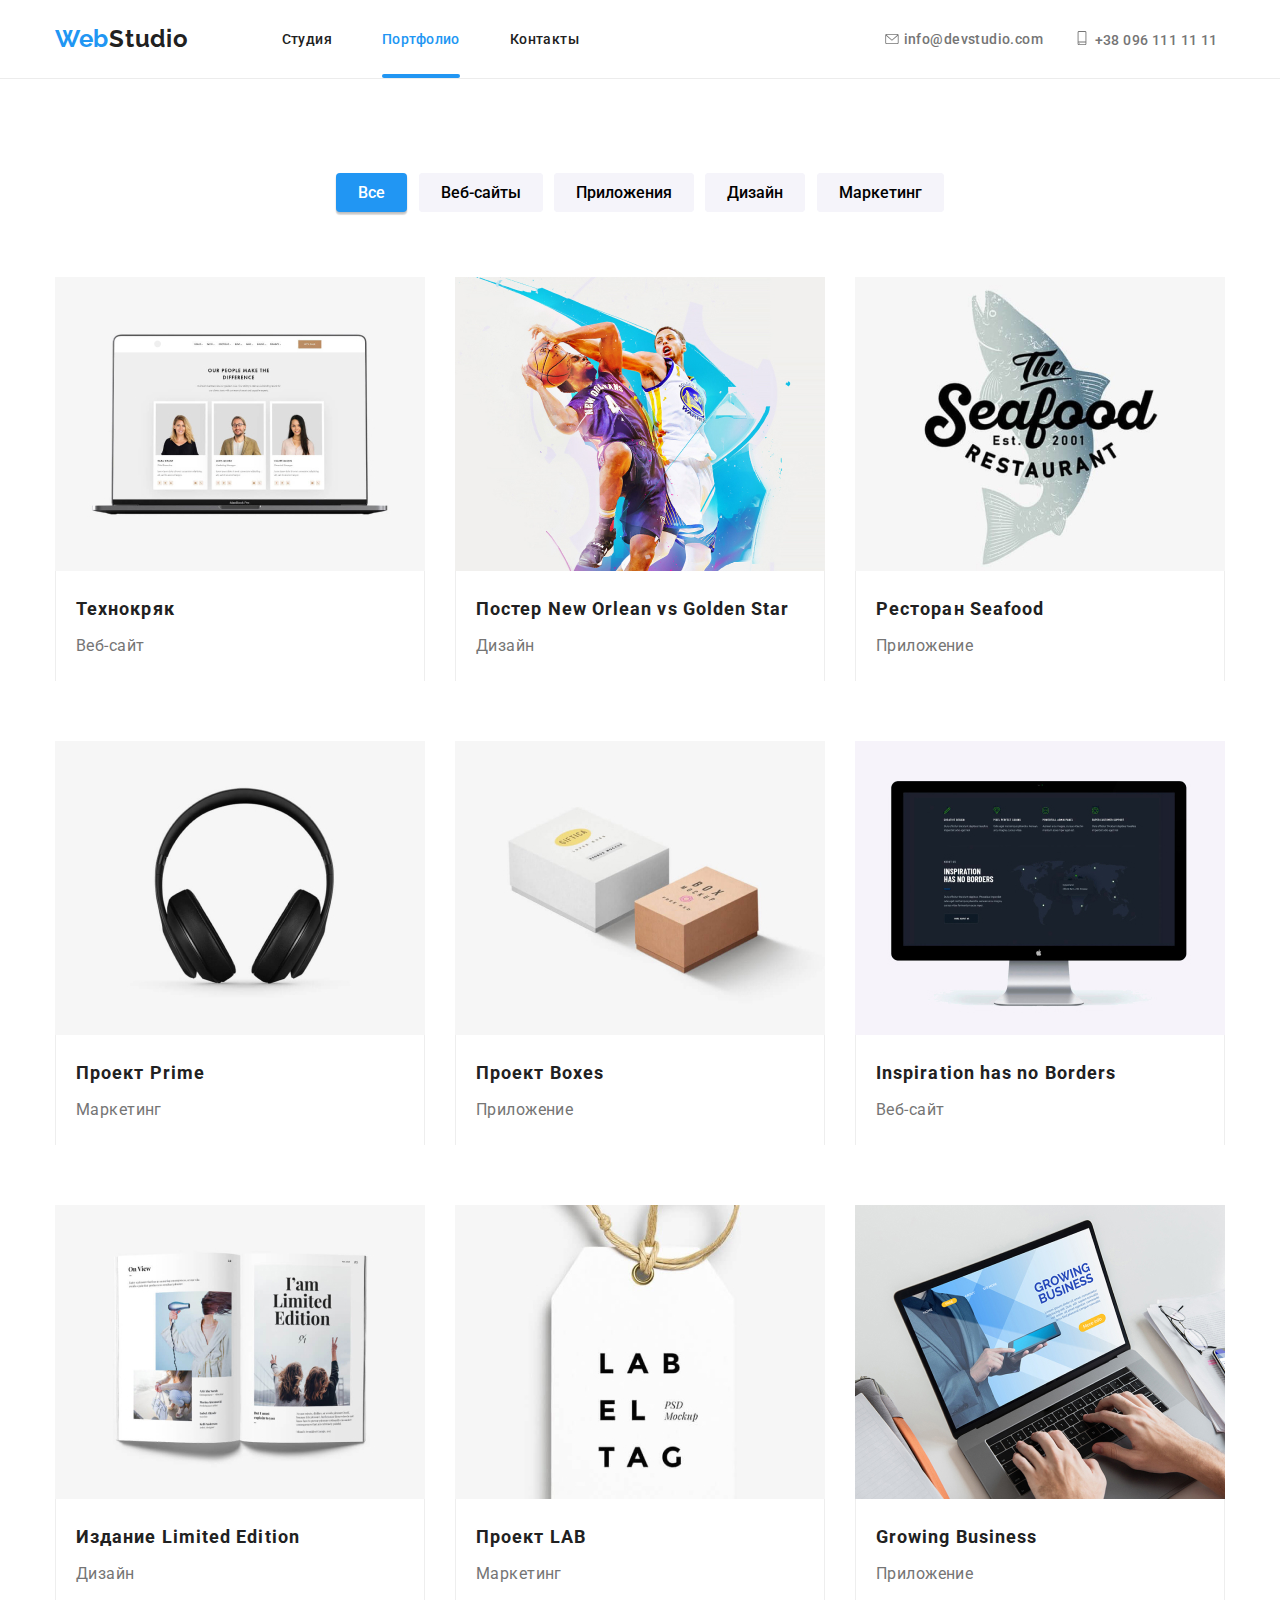
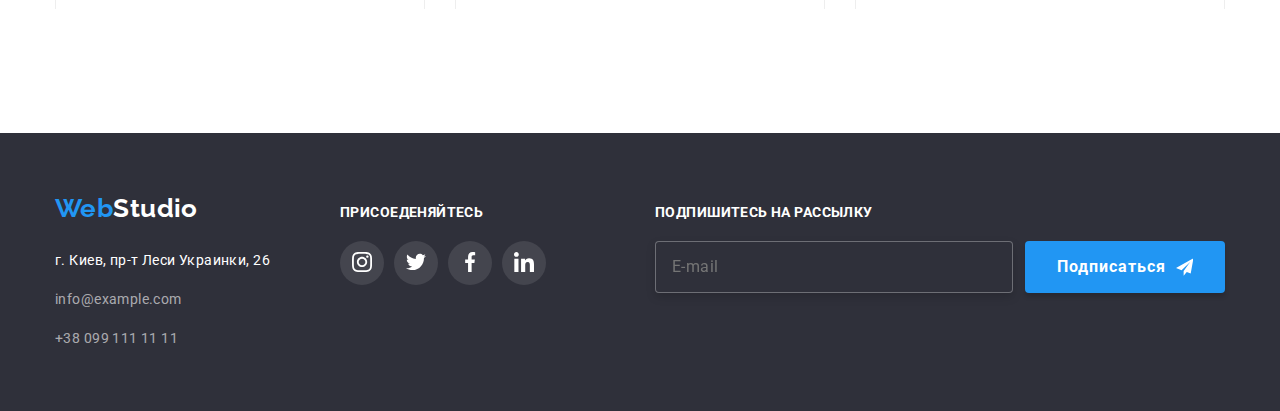
==== commit 1fd59804: "/" ====
--- a/portfolio.html
+++ b/portfolio.html
@@ -243,12 +243,12 @@
 
 	<footer class="footer">
 		<div class="container-footer">
-				<div class="footer-block">
-					<a href="#" class="footer-block__title"><span class="footer-block__span">Web</span>Studio</a>
-					<address class="footer-block__address">г. Киев, пр-т Леси Украинки, 26</address>
-					<a href="#" class="footer-block__email">info@example.com</a>
-					<a href="#" class="footer-block__tel">+38 099 111 11 11</a>
-				</div>
+				<ul class="footer-block">
+					<li class="footer-block__li"><a href="#" class="footer-block__title"><span class="footer-block__span">Web</span>Studio</a></li>
+					<li class="footer-block__li"><address class="footer-block__address">г. Киев, пр-т Леси Украинки, 26</address></li>
+					<li class="footer-block__li"><a href="#" class="footer-block__email">info@example.com</a></li>
+					<li class="footer-block__li"><a href="#" class="footer-block__tel">+38 099 111 11 11</a></li>
+				</ul>
 
 				<div class="footer-block2">
 					<p class="footer-block2__text">Присоеденяйтесь</p>
@@ -287,9 +287,8 @@
 				<div class="footer-block3">
 					<p class="footer-block3__text">Подпишитесь на рассылку</p>
 					<form class="footer-block3__form">
-						<input type="footer-block3__email" class="footer-block3__input" placeholder="E-mail">
-						<button class="btn footer-btn" type="submit">
-							<span class="btn-text">Подписаться</span>
+						<input type="input" class="footer-block3__input" placeholder="E-mail">
+						<button class="btn footer-btn" type="submit">Подписаться
 							<svg class="footer-block3__btnicon">
 								<use href="./images/icons.svg#icon-telegram1"></use>
 							</svg>
--- a/css/main.min.css
+++ b/css/main.min.css
@@ -1,2 +1,2 @@
-.header{border-bottom:1px solid #ececec;position:relative}.header-container{display:-webkit-box;display:-ms-flexbox;display:flex}@media (max-width: 767px){.menu-container{z-index:1;display:none;background-color:#fff;position:absolute;left:0;width:100vw;margin:0 auto;height:100vh;padding:48px 40px}.menu-container.is-open{display:block}}@media (min-width: 768px){.menu-container{display:-webkit-box;display:-ms-flexbox;display:flex}}.logo{color:#2196f3;font-weight:700;font-family:"Raleway",sans-serif;font-size:24px;letter-spacing:0.03em;line-height:1.19;margin-right:auto;display:-webkit-box;display:-ms-flexbox;display:flex;-webkit-box-align:center;-ms-flex-align:center;align-items:center;padding:24px 0}@media (min-width: 768px){.logo{margin-right:88px}}.logo-span{color:#212121}@media (max-width: 767px){.header-nav{margin-bottom:200px}}@media (min-width: 768px){.header-nav{display:-webkit-box;display:-ms-flexbox;display:flex;-webkit-box-align:center;-ms-flex-align:center;align-items:center;margin-right:60px}}@media (min-width: 768px){.header-list__nav{display:-webkit-box;display:-ms-flexbox;display:flex}}@media (max-width: 767px){.header-list__li:not(:last-child){margin-bottom:32px}}@media (min-width: 768px){.header-list__li:not(:last-child){margin-right:50px}}.header-list__item{font-weight:500;position:relative;color:#212121;-webkit-transition:background-color,fill,250ms cubic-bezier(0.4, 0, 0.2, 1);transition:background-color,fill,250ms cubic-bezier(0.4, 0, 0.2, 1)}.header-list__item:hover{color:#2196f3;background-color:#fff}.header-list__item:focus{background-color:#fff;color:#2196f3}@media (max-width: 767px){.header-list__item{font-size:40px}}@media (min-width: 768px){.header-list__item{padding:32px 0}}.current{color:#2196f3}@media (min-width: 768px){.current::after{content:"";position:absolute;bottom:0px;left:0;height:4px;width:100%;background-color:#2196f3;border-radius:2px;-webkit-transition:background-color,opacity 250ms cubic-bezier(0.4, 0, 0.2, 1);transition:background-color,opacity 250ms cubic-bezier(0.4, 0, 0.2, 1)}}@media (min-width: 768px){.header-contacts{margin-left:auto;padding:19px 0;margin-top:0;margin-bottom:0}}@media (max-width: 767px){.header-contacts__li:first-child{margin-bottom:32px}}@media (min-width: 1200px){.header-contacts__li:first-child{margin-right:50px;display:-webkit-box;display:-ms-flexbox;display:flex}}.first{margin-bottom:10px}.header-contacts__item{font-weight:500;color:#757575;-webkit-transition:background-color,fill,250ms cubic-bezier(0.4, 0, 0.2, 1);transition:background-color,fill,250ms cubic-bezier(0.4, 0, 0.2, 1)}.header-contacts__item:hover{color:#2196f3;background-color:#fff}.header-contacts__item:focus{background-color:#fff;color:#2196f3;-webkit-box-shadow:none;box-shadow:none}@media (max-width: 767px){.header-contacts__item{font-size:24px}}.header-soc{display:-webkit-box;display:-ms-flexbox;display:flex}@media (min-width: 768px){.header-soc{display:none}}.header-soc__li{padding:0 10px}.header-soc__li:not(:last-child){border-right:1px solid rgba(33,33,33,0.2)}.header-soc__li:first-child{padding-left:0}.header-soc__li:last-child{padding-right:0}.header-soc__item{font-size:18px;font-weight:500;color:#2196f3}@media (max-width: 767px){.chosen{font-size:34px}}@media (max-width: 767px){.last{margin-bottom:64px}}.mail-icon{fill:currentColor}@media (max-width: 767px){.mail-icon{display:none}}.header-menu__button{position:absolute;top:21px;right:15px;background-color:#fff}.menu-button{z-index:10;margin:0;padding:10px 0;background-color:transparent;-webkit-transition:fill 250ms cubic-bezier(0.4, 0, 0.2, 1);transition:fill 250ms cubic-bezier(0.4, 0, 0.2, 1)}.menu-button:focus{fill:#2196f3}@media (min-width: 768px){.menu-button{display:none}}.menu-button .icon-cross{display:none}.menu-button.is-open .icon-cross{display:block}.menu-button.is-open .icon-menu{display:none}*{padding:0;margin:0;border:0}*,*:before,*:after{-webkit-box-sizing:border-box;box-sizing:border-box}nav,footer,header,aside{display:block}html,body{height:100%;width:100%;font-size:100%;line-height:1;font-size:14px;-ms-text-size-adjust:100%;-moz-text-size-adjust:100%;-webkit-text-size-adjust:100%}input,button,textarea{font-family:inherit}input::-ms-clear{display:none}button{cursor:pointer}button::-moz-focus-inner{padding:0;border:0}a,a:visited{text-decoration:none}a:hover{text-decoration:none}ul li{list-style:none}img{vertical-align:top}h1,h2,h3,h4,h5,h6{font-size:inherit;font-weight:400}.btn{background-color:#2196f3;color:#fff;font-size:16px;font-weight:700;line-height:1.87;letter-spacing:0.06em;padding:10px 29px;border-radius:4px}.hero{max-width:1600px;height:400px;margin-left:auto;margin-right:auto;background-image:-webkit-gradient(linear, left top, right top, from(rgba(47,48,58,0.4)), to(rgba(47,48,58,0.4))),url(../images/bg-main.jpg);background-image:linear-gradient(to right, rgba(47,48,58,0.4), rgba(47,48,58,0.4)),url(../images/bg-main.jpg);background-repeat:no-repeat}@media (min-width: 1200px){.hero{height:600px}}.hero__title{color:#fff;font-size:26px;text-transform:uppercase;font-weight:900;line-height:1.36;text-align:center;letter-spacing:0.06em;margin-bottom:30px}@media (min-width: 1200px){.hero__title{font-size:44px}}.hero__button{display:block;margin:0 auto}.section-hero{padding:118px 0}@media (min-width: 1200px){.section-hero{padding:200px 0}}.btn{background-color:#2196f3;color:#fff;font-size:16px;font-weight:700;line-height:1.87;letter-spacing:0.06em;padding:10px 32px;border-radius:4px}.benefits-benefits{padding-bottom:0}.benefits-list__li{margin-bottom:30px}.benefits-list__div{background-color:#f5f4fa;width:100%;height:120px;display:-webkit-box;display:-ms-flexbox;display:flex;-webkit-box-pack:center;-ms-flex-pack:center;justify-content:center;-webkit-box-align:center;-ms-flex-align:center;align-items:center;margin-bottom:30px}@media (min-width: 768px){.benefits-list__div{width:354px}}@media (min-width: 1200px){.benefits-list__div{width:270px}}.benefits-list__title{text-align:center;font-weight:700;text-transform:uppercase;line-height:1.14;margin-bottom:10px}.benefits-list__text{color:#757575;line-height:1.71}.devices-section{padding-bottom:94px}@media (max-width: 767px){.devices-section{display:none}}.devices-title{font-size:36px;font-weight:700;text-align:center;line-height:1.16}@media (min-width: 768px){.devices-title{margin-bottom:50px}}@media (min-width: 768px){.devices-list{display:-webkit-box;display:-ms-flexbox;display:flex;-webkit-box-pack:justify;-ms-flex-pack:justify;justify-content:space-between}}.devices-list__device-thumb{position:relative}.devices-list__overlay{position:absolute;display:-webkit-box;display:-ms-flexbox;display:flex;-webkit-box-align:center;-ms-flex-align:center;align-items:center;-webkit-box-pack:center;-ms-flex-pack:center;justify-content:center;bottom:0;left:0;width:100%;height:70px;color:#fff;font-weight:700;font-size:14px;line-height:1.14;text-align:center;letter-spacing:0.03em;text-transform:uppercase;background:rgba(47,48,58,0.8)}.team{background-color:#f5f4fa}.team-title{font-size:28px;font-weight:700;text-align:center;line-height:1.16;margin-bottom:30px}@media (min-width: 1200px){.team-title{margin-bottom:50px}}@media (min-width: 1200px){.team-title{font-size:36px}}.team-list{text-align:center}.team-list>.worker{background:#fff;-webkit-box-shadow:0px 1px 3px rgba(0,0,0,0.12),0px 1px 1px rgba(0,0,0,0.14),0px 2px 1px rgba(0,0,0,0.2);box-shadow:0px 1px 3px rgba(0,0,0,0.12),0px 1px 1px rgba(0,0,0,0.14),0px 2px 1px rgba(0,0,0,0.2);border-radius:0px 0px 4px 4px;height:622px}@media (min-width: 768px){.team-list{display:-webkit-box;display:-ms-flexbox;display:flex}}.team__img{width:100%;height:460px}.team-list__div{padding-top:30px}.team-list__name{font-weight:500;font-size:16px;line-height:1.18;margin-bottom:10px}.team-list__position{font-size:16px;color:#757575;line-height:1.18;margin-bottom:16px}.worker:not(:last-child){margin-bottom:30px}@media (min-width: 768px){.worker:not(:last-child){margin-right:30px}}.team-soc{display:-webkit-box;display:-ms-flexbox;display:flex;-webkit-box-pack:center;-ms-flex-pack:center;justify-content:center;padding-bottom:30px}.team-soc__li:not(:last-child){margin-right:10px}.team-soc__team{border-radius:50%;width:44px;height:44px;background:#fff;fill:#afb1b8;-webkit-transition:background-color,fill,250ms cubic-bezier(0.4, 0, 0.2, 1);transition:background-color,fill,250ms cubic-bezier(0.4, 0, 0.2, 1)}.team-soc__team:hover{background-color:#2196f3;fill:#fff}.team-soc__team:focus{background-color:#2196f3;fill:#fff}.clients-title{font-weight:700;font-size:28px;line-height:1.16;text-align:center;letter-spacing:0.03em;margin-bottom:30px}@media (min-width: 1200px){.clients-title{font-size:36px;margin-bottom:50px}}.clients-list{display:-webkit-box;display:-ms-flexbox;display:flex;-webkit-box-pack:center;-ms-flex-pack:center;justify-content:center;-ms-flex-wrap:wrap;flex-wrap:wrap;-ms-flex-preferred-size:50%;flex-basis:50%}@media (min-width: 768px){.clients-list{-ms-flex-preferred-size:33.3333%;flex-basis:33.3333%}}.clients-list__li{margin-right:30px;margin-bottom:30px}@media (max-width: 767px){.clients-list__li:nth-child(even){margin-right:0}.clients-list__li:nth-last-child(-n+2){margin-bottom:0}}@media (min-width: 768px) and (max-width: 1199px){.clients-list__li:nth-last-child(-n+3){margin-bottom:0}.clients-list__li:nth-child(3n+3){margin-right:0}}@media (min-width: 1200px){.clients-list__li:not(:last-child){margin-right:30px}}.clients-list__li:focus,.clients-list__li :hover{background-color:#fff;fill:#2196f3;border:1px solid #2196f3;-webkit-box-shadow:none;box-shadow:none}.clients-list__btn{border:1px solid #afb1b8;border-radius:4px;width:210px;height:92px;background-color:#fff;fill:#afb1b8;-webkit-transition:border,fill,250ms cubic-bezier(0.4, 0, 0.2, 1);transition:border,fill,250ms cubic-bezier(0.4, 0, 0.2, 1)}.clients-list__btn:focus,.clients-list__btn :hover{background-color:#fff;fill:#2196f3;border:1px solid #2196f3;-webkit-box-shadow:none;box-shadow:none}@media (min-width: 768px){.clients-list__btn{width:226px}}@media (min-width: 1200px){.clients-list__btn{width:170px}}.clients-list__svg:hover{border:none}.footer{background-color:#2f303a}@media (min-width: 768px){.footer{padding:60px 0}}.container-footer{text-align:center;margin:0 auto;padding:60px 15px}@media (min-width: 768px){.container-footer{display:-webkit-box;display:-ms-flexbox;display:flex;-webkit-box-align:baseline;-ms-flex-align:baseline;align-items:baseline;-ms-flex-wrap:wrap;flex-wrap:wrap;max-width:768px}}@media (min-width: 1200px){.container-footer{max-width:1200px}}@media (min-width: 768px){.footer-block{margin-right:165px;margin-left:76px}}@media (min-width: 1200px){.footer-block{margin-right:70px}}.footer-block__title{font-family:"Raleway",sans-serif;font-weight:700;font-size:24px;color:#fff;line-height:1.19;margin-bottom:20px}.footer-block__title:focus{background-color:#2f303a}@media (min-width: 1200px){.footer-block__title{font-size:26px}}.footer-block__span{color:#2196f3}.footer-block__address{font-style:normal;color:#fff;line-height:1.71;margin-bottom:8px;margin-top:20px}@media (min-width: 1200px){.footer-block__address{margin-top:25px}}.footer-block__email{margin-bottom:8px}.footer-block__tel{margin-bottom:60px}.footer-block__email,.footer-block__tel{color:rgba(255,255,255,0.6);line-height:1.71;display:block;-webkit-transition:background-color,color,250ms cubic-bezier(0.4, 0, 0.2, 1);transition:background-color,color,250ms cubic-bezier(0.4, 0, 0.2, 1)}.footer-block__email:hover,.footer-block__tel:hover{color:#2196f3;background-color:#2f303a}.footer-block__email:focus,.footer-block__tel:focus{color:#2196f3;background-color:#2f303a}@media (min-width: 768px){.footer-block__email,.footer-block__tel{margin-top:8px}}@media (min-width: 1200px){.footer-block__email,.footer-block__tel{margin-top:15px}}.footer-block2{margin-bottom:60px}@media (min-width: 1200px){.footer-block2{margin-right:auto}}.footer-block2__text{text-transform:uppercase;font-weight:700;font-size:14px;line-height:1.14;letter-spacing:0.03em;color:#fff;margin-bottom:20px}.block2-list{display:-webkit-box;display:-ms-flexbox;display:flex;-webkit-box-pack:center;-ms-flex-pack:center;justify-content:center}.block2-list__li:not(:last-child){margin-right:10px}.block2-list__soc{border-radius:50%;width:44px;height:44px;background:rgba(255,255,255,0.1);-webkit-transition:background-color,color,250ms cubic-bezier(0.4, 0, 0.2, 1);transition:background-color,color,250ms cubic-bezier(0.4, 0, 0.2, 1)}.block2-list__soc:hover{background-color:#2196f3}.block2-list__soc:focus{background-color:#2196f3}.block2-list__svg{fill:#fff}.footer-block3{margin:0 auto}.footer-block3__text{font-weight:700;line-height:1.14;letter-spacing:0.03em;text-transform:uppercase;color:#fff;margin-bottom:20px}.footer-block3__form{display:-webkit-box;display:-ms-flexbox;display:flex;-webkit-box-orient:vertical;-webkit-box-direction:normal;-ms-flex-direction:column;flex-direction:column}.footer-block3__form input{padding:15px 0px 15px 16px;font-size:16px;line-height:1.25;letter-spacing:0.03em;color:rgba(255,255,255,0.6)}@media (max-width: 1199px){.footer-block3__form input{margin-bottom:20px}}.footer-block3__input{display:block;width:100%;margin:0 auto;border:1px solid rgba(255,255,255,0.3);-webkit-filter:drop-shadow(0px 4px 4px rgba(0,0,0,0.15));filter:drop-shadow(0px 4px 4px rgba(0,0,0,0.15));border-radius:4px;background:#2f303a}.footer-block3__input:focus{background:#2f303a}@media (min-width: 480px){.footer-block3__input{width:450px}}@media (min-width: 1200px){.footer-block3__input{width:358px;margin-right:12px}}.footer-btn{-webkit-box-shadow:0px 4px 4px rgba(0,0,0,0.15);box-shadow:0px 4px 4px rgba(0,0,0,0.15);display:-webkit-box;display:-ms-flexbox;display:flex;margin:0 auto;-webkit-box-align:center;-ms-flex-align:center;align-items:center;text-align:center;width:200px}.footer-block3__btnicon{width:24px;height:24px;margin-left:10px}.backdrop{position:fixed;width:100%;height:100%;top:0;left:0;z-index:15;background:rgba(0,0,0,0.2);-webkit-transition:opacity 250ms cubic-bezier(0.4, 0, 0.2, 1),-webkit-transform;transition:opacity 250ms cubic-bezier(0.4, 0, 0.2, 1),-webkit-transform;transition:transform,opacity 250ms cubic-bezier(0.4, 0, 0.2, 1);transition:transform,opacity 250ms cubic-bezier(0.4, 0, 0.2, 1),-webkit-transform}.backdrop.is-hidden{opacity:0;pointer-events:none}.modal{display:block;position:relative;top:50%;left:50%;width:450px;height:609px;-webkit-transform:translate(-50%, -50%) scale(1);transform:translate(-50%, -50%) scale(1);background-color:#fff;border-radius:4px;padding:40px;-webkit-transition:-webkit-transform 250ms cubic-bezier(0.4, 0, 0.2, 1);transition:-webkit-transform 250ms cubic-bezier(0.4, 0, 0.2, 1);transition:transform 250ms cubic-bezier(0.4, 0, 0.2, 1);transition:transform 250ms cubic-bezier(0.4, 0, 0.2, 1), -webkit-transform 250ms cubic-bezier(0.4, 0, 0.2, 1)}@media (min-width: 1200px){.modal{width:528px;height:581px}}.modal__button{position:absolute;display:block;width:30px;height:30px;border-radius:50%;background-color:#fff;border:1px solid rgba(0,0,0,0.1);top:8px;right:8px}.modal__button:focus{fill:#2196f3;-webkit-box-shadow:none;box-shadow:none}.modal-container__title{font-weight:700;font-size:20px;line-height:1.15;text-align:center;letter-spacing:0.03em;color:#212121;margin-bottom:12px}.modal-form__name{display:block;color:#757575;position:relative;font-size:12px;line-height:1.16;letter-spacing:0.01em;margin-bottom:10px;-webkit-transition:outline,background-color 250ms cubic-bezier(0.4, 0, 0.2, 1);transition:outline,background-color 250ms cubic-bezier(0.4, 0, 0.2, 1)}.modal-form__input{width:100%;height:40px;border:1px solid rgba(33,33,33,0.2);border-radius:4px;margin-top:4px;color:#212121;padding-left:42px;-webkit-transition:outline,background-color 250ms cubic-bezier(0.4, 0, 0.2, 1);transition:outline,background-color 250ms cubic-bezier(0.4, 0, 0.2, 1)}.modal-form__input:focus{background-color:#fff;outline:1px solid #2196f3;border:none}.modal-form__icon{width:18px;height:18px;position:absolute;top:50%;left:12px;display:inline-block;fill:#212121;-webkit-transition:fill 250ms cubic-bezier(0.4, 0, 0.2, 1);transition:fill 250ms cubic-bezier(0.4, 0, 0.2, 1)}.modal-form__input:focus ~ .modal-form__icon{fill:#2196f3}.last-field{margin-bottom:20px;line-height:1.14;letter-spacing:0.01em}.modal-form__textarea{width:100%;height:40px;border:1px solid rgba(33,33,33,0.2);border-radius:4px;margin-top:4px;padding:12px 16px;resize:none;height:120px;color:#212121;-webkit-transition:background-color,outline 250ms cubic-bezier(0.4, 0, 0.2, 1);transition:background-color,outline 250ms cubic-bezier(0.4, 0, 0.2, 1)}.modal-form__textarea:focus{background-color:#fff;outline:1px solid #2196f3;border:none}@media (min-width: 1200px){.modal-form__textarea{width:448px}}.agree{display:inline-block;line-height:1.71;letter-spacing:0.03em;color:#757575;margin-bottom:30px;position:relative;left:50%;-webkit-transform:translate(-50%, 0);transform:translate(-50%, 0)}@media (max-width: 1199px){.agree{font-size:12px}}.agree__checkbox{-moz-appearance:none;-webkit-appearance:none;appearance:none}.agree__checkbox-icon{display:inline-block;width:15px;height:15px;border:2px solid #212121;border-radius:2px;position:relative;top:2px;margin-right:5px;-webkit-transition:background-color 250ms cubic-bezier(0.4, 0, 0.2, 1);transition:background-color 250ms cubic-bezier(0.4, 0, 0.2, 1)}@media (min-width: 1200px){.agree__checkbox-icon{margin-right:8px}}.agree__checkbox:checked+.agree__checkbox-icon{border-color:#2196f3;background-color:#2196f3;background-image:url("../images/agree.svg");background-size:contain;background-origin:border-box;background-repeat:no-repeat}.agree__checkbox:focus+.agree__checkbox-icon{border-color:#2196f3}.agree__span{color:#2196f3;text-decoration:underline}.agree__span:focus{background:#fff;-webkit-box-shadow:none;box-shadow:none}.modal-btn{display:block;margin:0 auto;background-color:#2196f3;color:#fff;font-size:16px;font-weight:700;line-height:1.87;letter-spacing:0.06em;border-radius:4px;padding:10px 55px;-webkit-box-shadow:0px 4px 4px rgba(0,0,0,0.15);box-shadow:0px 4px 4px rgba(0,0,0,0.15)}.filter{margin-bottom:40px}@media (min-width: 768px){.filter{margin-bottom:30px;text-align:center}}@media (min-width: 1200px){.filter{margin-bottom:50px}}.filter__li{margin-left:8px}.filter__li:first-child{margin-left:0}.filter__li:nth-child(-n+3){margin-bottom:15px}.filter__item{padding:6px 22px;-webkit-transition:background-color,color,250ms cubic-bezier(0.4, 0, 0.2, 1),-webkit-box-shadow;transition:background-color,color,250ms cubic-bezier(0.4, 0, 0.2, 1),-webkit-box-shadow;transition:background-color,color,box-shadow,250ms cubic-bezier(0.4, 0, 0.2, 1);transition:background-color,color,box-shadow,250ms cubic-bezier(0.4, 0, 0.2, 1),-webkit-box-shadow}.filter__li,.filter__item{font-size:16px;line-height:1.7;font-weight:500;background-color:#f5f4fa;display:inline-block;border-radius:4px;-webkit-transition:background-color,color,250ms cubic-bezier(0.4, 0, 0.2, 1),-webkit-box-shadow;transition:background-color,color,250ms cubic-bezier(0.4, 0, 0.2, 1),-webkit-box-shadow;transition:background-color,color,box-shadow,250ms cubic-bezier(0.4, 0, 0.2, 1);transition:background-color,color,box-shadow,250ms cubic-bezier(0.4, 0, 0.2, 1),-webkit-box-shadow}.filter__li:hover,.filter__li :focus,.filter__item:hover,.filter__item :focus{background-color:#2196f3;color:#fff;-webkit-box-shadow:0px 3px 1px rgba(0,0,0,0.1),0px 1px 2px rgba(0,0,0,0.08),0px 2px 2px rgba(0,0,0,0.12);box-shadow:0px 3px 1px rgba(0,0,0,0.1),0px 1px 2px rgba(0,0,0,0.08),0px 2px 2px rgba(0,0,0,0.12)}.active{background-color:#2196f3;color:#fff;-webkit-box-shadow:0px 3px 1px rgba(0,0,0,0.1),0px 1px 2px rgba(0,0,0,0.08),0px 2px 2px rgba(0,0,0,0.12);box-shadow:0px 3px 1px rgba(0,0,0,0.1),0px 1px 2px rgba(0,0,0,0.08),0px 2px 2px rgba(0,0,0,0.12)}@media (min-width: 768px){.shop-list{display:-webkit-box;display:-ms-flexbox;display:flex;-ms-flex-wrap:wrap;flex-wrap:wrap;margin-left:calc(-1 * 30px);margin-top:calc(-1 * 30px)}}.shop-list__li{margin-bottom:30px;color:#eee;position:relative;overflow:hidden;width:100%;-webkit-transition:opacity 250ms cubic-bezier(0.4, 0, 0.2, 1),-webkit-box-shadow 250ms cubic-bezier(0.4, 0, 0.2, 1);transition:opacity 250ms cubic-bezier(0.4, 0, 0.2, 1),-webkit-box-shadow 250ms cubic-bezier(0.4, 0, 0.2, 1);transition:box-shadow 250ms cubic-bezier(0.4, 0, 0.2, 1),opacity 250ms cubic-bezier(0.4, 0, 0.2, 1);transition:box-shadow 250ms cubic-bezier(0.4, 0, 0.2, 1),opacity 250ms cubic-bezier(0.4, 0, 0.2, 1),-webkit-box-shadow 250ms cubic-bezier(0.4, 0, 0.2, 1)}.shop-list__li:hover{-webkit-box-shadow:0px 1px 1px rgba(0,0,0,0.12),0px 4px 4px rgba(0,0,0,0.06),1px 4px 6px rgba(0,0,0,0.16);box-shadow:0px 1px 1px rgba(0,0,0,0.12),0px 4px 4px rgba(0,0,0,0.06),1px 4px 6px rgba(0,0,0,0.16)}.shop-list__li:focus{background-color:#fff}@media (min-width: 768px){.shop-list__li{margin-left:30px;margin-top:30px;width:354px;height:440px}.shop-list__li:last-child{margin-bottom:0}}@media (min-width: 1200px){.shop-list__li{width:calc((100% - 90px) / 3);width:370px;height:404px}}.shop-list__item{display:block}.shop-list__item:focus{-webkit-box-shadow:0px 1px 1px rgba(0,0,0,0.12),0px 4px 4px rgba(0,0,0,0.06),1px 4px 6px rgba(0,0,0,0.16);box-shadow:0px 1px 1px rgba(0,0,0,0.12),0px 4px 4px rgba(0,0,0,0.06),1px 4px 6px rgba(0,0,0,0.16)}.shop-thumb{position:relative;overflow:hidden}.shop-thumb__hover{margin:0;padding:63px 24px;position:absolute;top:0;left:0;width:100%;height:100%;font-size:18px;line-height:1.56;letter-spacing:0.03em;color:#fff;background-color:rgba(33,150,243,0.9);-webkit-transform:translateY(100%);transform:translateY(100%);-webkit-transition:opacity 250ms cubic-bezier(0.4, 0, 0.2, 1),-webkit-transform 250ms cubic-bezier(0.4, 0, 0.2, 1);transition:opacity 250ms cubic-bezier(0.4, 0, 0.2, 1),-webkit-transform 250ms cubic-bezier(0.4, 0, 0.2, 1);transition:opacity 250ms cubic-bezier(0.4, 0, 0.2, 1),transform 250ms cubic-bezier(0.4, 0, 0.2, 1);transition:opacity 250ms cubic-bezier(0.4, 0, 0.2, 1),transform 250ms cubic-bezier(0.4, 0, 0.2, 1),-webkit-transform 250ms cubic-bezier(0.4, 0, 0.2, 1);opacity:0}.shop-list__item:hover .shop-thumb__hover{opacity:1;-webkit-transform:translateY(0);transform:translateY(0)}.shop-list__item:focus .shop-thumb__hover{opacity:1;-webkit-transform:translateY(0);transform:translateY(0)}.shop-thumb__img{display:block;max-width:100%;width:450px;height:294px}@media (min-width: 768px){.shop-thumb__img{width:354px}}@media (min-width: 1200px){.shop-thumb__img{width:370px}}.item-div{padding:20px;border-right:1px solid #eee;border-bottom:1px solid #eee;border-left:1px solid #eee}.item-div__title{font-size:18px;font-weight:700;line-height:2;color:#212121;letter-spacing:0.06em;margin-bottom:4px}.item-div__text{font-size:16px;line-height:1.9;color:#757575;line-height:1.87}body{font-family:"Roboto",sans-serif;color:#212121;font-size:14px;letter-spacing:0.03em}.color{background-color:#f5f4fa}.container{padding:0 15px;margin:0 auto}@media (min-width: 480px){.container{width:480px}}@media (min-width: 768px){.container{width:768px}}@media (min-width: 1200px){.container{max-width:1200px}}.section{padding:60px 0}@media (min-width: 1200px){.section{padding:94px 0}}
+.header{border-bottom:1px solid #ececec;position:relative}.header-container{display:-webkit-box;display:-ms-flexbox;display:flex}@media (max-width: 767px){.menu-container{z-index:1;display:none;background-color:#fff;position:absolute;left:0;width:100vw;margin:0 auto;height:100vh;padding:48px 40px}.menu-container.is-open{display:block}}@media (min-width: 768px){.menu-container{display:-webkit-box;display:-ms-flexbox;display:flex}}.logo{color:#2196f3;font-weight:700;font-family:"Raleway",sans-serif;font-size:24px;letter-spacing:0.03em;line-height:1.19;margin-right:auto;display:-webkit-box;display:-ms-flexbox;display:flex;-webkit-box-align:center;-ms-flex-align:center;align-items:center;padding:24px 0}@media (min-width: 768px){.logo{margin-right:88px}}@media (min-width: 1200px){.logo{margin-right:93px}}.logo-span{color:#212121}@media (max-width: 767px){.header-nav{margin-bottom:200px}}@media (min-width: 768px){.header-nav{display:-webkit-box;display:-ms-flexbox;display:flex;-webkit-box-align:center;-ms-flex-align:center;align-items:center;margin-right:60px}}@media (min-width: 1200px){.header-nav{margin-right:305px}}@media (min-width: 768px){.header-list__nav{display:-webkit-box;display:-ms-flexbox;display:flex}}@media (max-width: 767px){.header-list__li:not(:last-child){margin-bottom:32px}}@media (min-width: 768px){.header-list__li:not(:last-child){margin-right:50px}}.header-list__item{font-weight:500;position:relative;color:#212121;display:block;-webkit-transition:background-color,fill,250ms cubic-bezier(0.4, 0, 0.2, 1);transition:background-color,fill,250ms cubic-bezier(0.4, 0, 0.2, 1)}.header-list__item:hover{color:#2196f3;background-color:#fff}.header-list__item:focus{background-color:#fff;color:#2196f3}@media (max-width: 767px){.header-list__item{font-size:40px}}@media (min-width: 768px){.header-list__item{padding:32px 0}}.current{color:#2196f3}@media (min-width: 768px){.current::after{content:"";position:absolute;bottom:0px;left:0;height:4px;width:100%;background-color:#2196f3;border-radius:2px;-webkit-transition:background-color,opacity 250ms cubic-bezier(0.4, 0, 0.2, 1);transition:background-color,opacity 250ms cubic-bezier(0.4, 0, 0.2, 1)}}@media (min-width: 768px){.header-contacts{margin-left:auto;margin-top:0;margin-bottom:0;display:-webkit-box;display:-ms-flexbox;display:flex;-webkit-box-orient:vertical;-webkit-box-direction:normal;-ms-flex-direction:column;flex-direction:column;-webkit-box-pack:center;-ms-flex-pack:center;justify-content:center}}@media (min-width: 1200px){.header-contacts{display:-webkit-box;display:-ms-flexbox;display:flex;-webkit-box-align:center;-ms-flex-align:center;align-items:center;-webkit-box-orient:horizontal;-webkit-box-direction:normal;-ms-flex-direction:row;flex-direction:row}}@media (max-width: 767px){.header-contacts__li:first-child{margin-bottom:32px}}@media (min-width: 1200px){.header-contacts__li:first-child{margin-right:30px}}@media (max-width: 1199px){.first{margin-bottom:10px}}@media (min-width: 768px){.first{padding-bottom:19px 0}}.header-contacts__item{font-weight:500;color:#757575;-webkit-transition:background-color,fill,250ms cubic-bezier(0.4, 0, 0.2, 1);transition:background-color,fill,250ms cubic-bezier(0.4, 0, 0.2, 1)}.header-contacts__item:hover{color:#2196f3;background-color:#fff}.header-contacts__item:focus{background-color:#fff;color:#2196f3;-webkit-box-shadow:none;box-shadow:none}@media (max-width: 767px){.header-contacts__item{font-size:24px}}@media (min-width: 768px) and (max-width: 1199px){.second{padding-bottom:17px;padding-top:5px}}.header-soc{display:-webkit-box;display:-ms-flexbox;display:flex}@media (min-width: 768px){.header-soc{display:none}}.header-soc__li{padding:0 10px}.header-soc__li:not(:last-child){border-right:1px solid rgba(33,33,33,0.2)}.header-soc__li:first-child{padding-left:0}.header-soc__li:last-child{padding-right:0}.header-soc__item{font-size:18px;font-weight:500;color:#2196f3}@media (max-width: 767px){.chosen{font-size:34px;color:#2196f3}}@media (min-width: 768px){.chosen{padding-bottom:5px;padding-top:17px}}@media (max-width: 767px){.last{margin-bottom:64px}}.mail-icon{fill:currentColor}@media (max-width: 767px){.mail-icon{display:none}}.header-menu__button{position:absolute;top:21px;right:15px;background-color:#fff}.menu-button{z-index:10;margin:0;padding:10px 0;background-color:transparent;-webkit-transition:fill 250ms cubic-bezier(0.4, 0, 0.2, 1);transition:fill 250ms cubic-bezier(0.4, 0, 0.2, 1)}.menu-button:focus{fill:#2196f3}@media (min-width: 768px){.menu-button{display:none}}.menu-button .icon-cross{display:none}.menu-button.is-open .icon-cross{display:block}.menu-button.is-open .icon-menu{display:none}*{padding:0;margin:0;border:0}*,*:before,*:after{-webkit-box-sizing:border-box;box-sizing:border-box}nav,footer,header,aside{display:block}html,body{height:100%;width:100%;font-size:100%;line-height:1;font-size:14px;-ms-text-size-adjust:100%;-moz-text-size-adjust:100%;-webkit-text-size-adjust:100%}input,button,textarea{font-family:inherit}input::-ms-clear{display:none}button{cursor:pointer}button::-moz-focus-inner{padding:0;border:0}a,a:visited{text-decoration:none}a:hover{text-decoration:none}ul li{list-style:none}img{vertical-align:top}h1,h2,h3,h4,h5,h6{font-size:inherit;font-weight:400}.btn{background-color:#2196f3;color:#fff;font-size:16px;font-weight:700;line-height:1.87;letter-spacing:0.06em;padding:10px 29px;border-radius:4px}.img{display:block;max-width:100%}.hero{max-width:1600px;height:400px;margin-left:auto;margin-right:auto;background-image:-webkit-gradient(linear, left top, right top, from(rgba(47,48,58,0.4)), to(rgba(47,48,58,0.4))),url(../../images/bg-main.jpg);background-image:linear-gradient(to right, rgba(47,48,58,0.4), rgba(47,48,58,0.4)),url(../../images/bg-main.jpg);background-repeat:no-repeat}@media (min-width: 1200px){.hero{height:600px}}@media (min-width: 768px) and (max-width: 1199px){.hero{max-width:768px;height:400px;background-image:url("../../images/tablet-main__bg.jpg")}}@media (max-width: 767px){.hero{max-width:480px;background-image:url("../../images/phone-main__bg.jpg")}}.hero__title{color:#fff;font-size:26px;text-transform:uppercase;font-weight:900;line-height:1.36;text-align:center;letter-spacing:0.06em;margin-bottom:30px}@media (min-width: 1200px){.hero__title{font-size:44px}}.hero__button{display:block;margin:0 auto}.section-hero{padding:118px 0}@media (min-width: 1200px){.section-hero{padding:200px 0}}.btn{background-color:#2196f3;color:#fff;font-size:16px;font-weight:700;line-height:1.87;letter-spacing:0.06em;padding:10px 32px;border-radius:4px}.benefits-benefits{padding-bottom:0}@media (min-width: 768px){.benefits-list{display:-webkit-box;display:-ms-flexbox;display:flex}}@media (min-width: 768px) and (max-width: 1199px){.benefits-list{display:-webkit-box;display:-ms-flexbox;display:flex;-ms-flex-wrap:wrap;flex-wrap:wrap}}.benefits-list__li{margin-bottom:30px}@media (min-width: 768px) and (max-width: 1199px){.benefits-list__li{width:354px}.benefits-list__li:nth-child(odd){margin-right:30px}.benefits-list__li:nth-last-child(-n+2){margin-bottom:0}}@media (min-width: 1200px){.benefits-list__li{width:270px;height:251px;margin-bottom:0}.benefits-list__li:not(:last-child){margin-right:30px}}.benefits-list__div{background-color:#f5f4fa;width:100%;height:120px;display:-webkit-box;display:-ms-flexbox;display:flex;-webkit-box-pack:center;-ms-flex-pack:center;justify-content:center;-webkit-box-align:center;-ms-flex-align:center;align-items:center;margin-bottom:30px}@media (min-width: 768px){.benefits-list__div{width:354px}}@media (min-width: 1200px){.benefits-list__div{width:270px}}.benefits-list__title{font-weight:700;text-transform:uppercase;line-height:1.14;margin-bottom:10px}@media (max-width: 767px){.benefits-list__title{text-align:center}}.benefits-list__text{color:#757575;line-height:1.71}.devices-section{padding-bottom:94px}@media (max-width: 1199px){.devices-section{display:none}}.devices-title{font-size:36px;font-weight:700;text-align:center;line-height:1.16}@media (min-width: 768px){.devices-title{margin-bottom:50px}}@media (min-width: 768px) and (max-width: 1199px){.devices-list{display:-webkit-box;display:-ms-flexbox;display:flex;-webkit-box-pack:justify;-ms-flex-pack:justify;justify-content:space-between}}@media (min-width: 1200px){.devices-list{display:-webkit-box;display:-ms-flexbox;display:flex}}.devices-list__photo:not(:last-child){margin-right:30px}.devices-list__device-thumb{position:relative}.devices-list__overlay{position:absolute;display:-webkit-box;display:-ms-flexbox;display:flex;-webkit-box-align:center;-ms-flex-align:center;align-items:center;-webkit-box-pack:center;-ms-flex-pack:center;justify-content:center;bottom:0;left:0;width:100%;height:70px;color:#fff;font-weight:700;font-size:14px;line-height:1.14;text-align:center;letter-spacing:0.03em;text-transform:uppercase;background:rgba(47,48,58,0.8)}.team{background-color:#f5f4fa}.team-title{font-size:28px;font-weight:700;text-align:center;line-height:1.16;margin-bottom:30px}@media (min-width: 1200px){.team-title{margin-bottom:50px}}@media (min-width: 1200px){.team-title{font-size:36px}}.team-list{text-align:center}.team-list>.worker{background:#fff;-webkit-box-shadow:0px 1px 3px rgba(0,0,0,0.12),0px 1px 1px rgba(0,0,0,0.14),0px 2px 1px rgba(0,0,0,0.2);box-shadow:0px 1px 3px rgba(0,0,0,0.12),0px 1px 1px rgba(0,0,0,0.14),0px 2px 1px rgba(0,0,0,0.2);border-radius:0px 0px 4px 4px}@media (min-width: 768px){.team-list{display:-webkit-box;display:-ms-flexbox;display:flex;-ms-flex-wrap:wrap;flex-wrap:wrap;margin:-15px}}@media (max-width: 1199px){.worker:not(:last-child){margin-bottom:30px}}@media (min-width: 768px){.worker:not(:last-child){margin-right:30px}}@media (min-width: 768px){.worker{width:354px}.worker:nth-last-child(-n+2){margin-bottom:0}}@media (min-width: 1200px){.worker{width:270px;margin-bottom:0}}.team__img{width:100%}@media (max-width: 767px){.team__img{height:460px}}@media (min-width: 768px){.team__img{height:374px}}@media (min-width: 1200px){.team__img{height:260px}}.team-list__div{padding-top:30px}.team-list__name{font-weight:500;font-size:16px;line-height:1.18;margin-bottom:10px}.team-list__position{font-size:16px;color:#757575;line-height:1.18;margin-bottom:16px}.team-soc{display:-webkit-box;display:-ms-flexbox;display:flex;-webkit-box-pack:center;-ms-flex-pack:center;justify-content:center;padding-bottom:30px}.team-soc__li:not(:last-child){margin-right:10px}.team-soc__team{border-radius:50%;width:44px;height:44px;background:#fff;fill:#afb1b8;-webkit-transition:background-color,fill,250ms cubic-bezier(0.4, 0, 0.2, 1);transition:background-color,fill,250ms cubic-bezier(0.4, 0, 0.2, 1)}.team-soc__team:hover{background-color:#2196f3;fill:#fff}.team-soc__team:focus{background-color:#2196f3;fill:#fff}.clients-title{font-weight:700;font-size:28px;line-height:1.16;text-align:center;letter-spacing:0.03em;margin-bottom:30px}@media (min-width: 1200px){.clients-title{font-size:36px;margin-bottom:50px}}.clients-list{display:-webkit-box;display:-ms-flexbox;display:flex;-webkit-box-pack:center;-ms-flex-pack:center;justify-content:center;-ms-flex-wrap:wrap;flex-wrap:wrap}@media (max-width: 767px){.clients-list{-ms-flex-preferred-size:50%;flex-basis:50%}}@media (min-width: 768px) and (max-width: 1199px){.clients-list{-ms-flex-preferred-size:33.3333%;flex-basis:33.3333%}}.clients-list__li{margin-right:30px;margin-bottom:30px}@media (max-width: 767px){.clients-list__li:nth-child(even){margin-right:0}.clients-list__li:nth-last-child(-n+2){margin-bottom:0}}@media (min-width: 768px) and (max-width: 1199px){.clients-list__li:nth-last-child(-n+3){margin-bottom:0}.clients-list__li:nth-child(3n+3){margin-right:0}}@media (min-width: 1200px){.clients-list__li:not(:last-child){margin-right:30px;margin-bottom:0}.clients-list__li:last-child{margin-bottom:0;margin-right:0}}@media (max-width: 479px){.clients-list__li{margin-right:0}.clients-list__li:nth-child(5){margin-bottom:30px}}.clients-list__li:focus,.clients-list__li :hover{background-color:#fff;fill:#2196f3;border:1px solid #2196f3;-webkit-box-shadow:none;box-shadow:none}.clients-list__btn{border:1px solid #afb1b8;border-radius:4px;width:210px;height:92px;background-color:#fff;fill:#afb1b8;-webkit-transition:border,fill,250ms cubic-bezier(0.4, 0, 0.2, 1);transition:border,fill,250ms cubic-bezier(0.4, 0, 0.2, 1)}.clients-list__btn:focus,.clients-list__btn :hover{background-color:#fff;fill:#2196f3;border:1px solid #2196f3;-webkit-box-shadow:none;box-shadow:none}@media (min-width: 768px){.clients-list__btn{width:226px}}@media (min-width: 1200px){.clients-list__btn{width:170px}}.clients-list__svg:hover{border:none}.footer{background-color:#2f303a}@media (min-width: 768px){.footer{padding:60px 0}}.container-footer{margin:0 auto;padding:0px 15px}@media (max-width: 1199px){.container-footer{text-align:center}}@media (max-width: 767px){.container-footer{padding:60px 15px}}@media (min-width: 768px){.container-footer{display:-webkit-box;display:-ms-flexbox;display:flex;-webkit-box-align:baseline;-ms-flex-align:baseline;align-items:baseline;-ms-flex-wrap:wrap;flex-wrap:wrap;max-width:768px}}@media (min-width: 1200px){.container-footer{max-width:1200px}}@media (min-width: 768px) and (max-width: 1199px){.footer-block{margin-right:165px;margin-left:76px}}@media (min-width: 1200px){.footer-block{margin-right:70px}}.footer-block__title{font-family:"Raleway",sans-serif;font-weight:700;font-size:24px;color:#fff;line-height:1.19;margin-bottom:20px}.footer-block__title:focus{background-color:#2f303a}@media (min-width: 1200px){.footer-block__title{font-size:26px}}.footer-block__span{color:#2196f3}.footer-block__address{font-style:normal;color:#fff;line-height:1.71;margin-bottom:8px;margin-top:20px}@media (min-width: 1200px){.footer-block__address{margin-top:25px}}.footer-block__email{margin-bottom:8px}.footer-block__tel{margin-bottom:60px}@media (min-width: 1200px){.footer-block__tel{margin-bottom:0}}.footer-block__email,.footer-block__tel{color:rgba(255,255,255,0.6);line-height:1.71;display:block;-webkit-transition:background-color,color,250ms cubic-bezier(0.4, 0, 0.2, 1);transition:background-color,color,250ms cubic-bezier(0.4, 0, 0.2, 1)}.footer-block__email:hover,.footer-block__tel:hover{color:#2196f3;background-color:#2f303a}.footer-block__email:focus,.footer-block__tel:focus{color:#2196f3;background-color:#2f303a}@media (min-width: 768px){.footer-block__email,.footer-block__tel{margin-top:8px}}@media (min-width: 1200px){.footer-block__email,.footer-block__tel{margin-top:15px}}@media (max-width: 1199px){.footer-block2{margin-bottom:60px}}@media (min-width: 1200px){.footer-block2{margin-right:auto}}.footer-block2__text{text-transform:uppercase;font-weight:700;font-size:14px;line-height:1.14;letter-spacing:0.03em;color:#fff;margin-bottom:20px}.block2-list{display:-webkit-box;display:-ms-flexbox;display:flex;-webkit-box-pack:center;-ms-flex-pack:center;justify-content:center}.block2-list__li:not(:last-child){margin-right:10px}.block2-list__soc{border-radius:50%;width:44px;height:44px;background:rgba(255,255,255,0.1);-webkit-transition:background-color,color,250ms cubic-bezier(0.4, 0, 0.2, 1);transition:background-color,color,250ms cubic-bezier(0.4, 0, 0.2, 1)}.block2-list__soc:hover{background-color:#2196f3}.block2-list__soc:focus{background-color:#2196f3}.block2-list__svg{fill:#fff}@media (min-width: 768px) and (max-width: 1199px){.footer-block3{margin:0 auto}}.footer-block3__text{font-weight:700;line-height:1.14;letter-spacing:0.03em;text-transform:uppercase;color:#fff;margin-bottom:20px}.footer-block3__form{display:-webkit-box;display:-ms-flexbox;display:flex;-webkit-box-orient:vertical;-webkit-box-direction:normal;-ms-flex-direction:column;flex-direction:column}@media (min-width: 1200px){.footer-block3__form{-webkit-box-orient:horizontal;-webkit-box-direction:normal;-ms-flex-direction:row;flex-direction:row}}.footer-block3__form input{padding:15px 0px 15px 16px;font-size:16px;line-height:1.25;letter-spacing:0.03em;color:rgba(255,255,255,0.6)}@media (max-width: 1199px){.footer-block3__form input{margin-bottom:20px}}.footer-block3__input{display:block;width:100%;margin:0 auto;border:1px solid rgba(255,255,255,0.3);-webkit-filter:drop-shadow(0px 4px 4px rgba(0,0,0,0.15));filter:drop-shadow(0px 4px 4px rgba(0,0,0,0.15));border-radius:4px;background:#2f303a}.footer-block3__input:focus{background:#2f303a}@media (min-width: 480px){.footer-block3__input{width:450px}}@media (min-width: 1200px){.footer-block3__input{width:358px;margin-right:12px}}.footer-btn{-webkit-box-shadow:0px 4px 4px rgba(0,0,0,0.15);box-shadow:0px 4px 4px rgba(0,0,0,0.15);display:-webkit-box;display:-ms-flexbox;display:flex;margin:0 auto;-webkit-box-align:center;-ms-flex-align:center;align-items:center;text-align:center;width:200px}.footer-block3__btnicon{width:24px;height:24px;margin-left:10px}.backdrop{position:fixed;width:100%;height:100%;top:0;left:0;z-index:15;background:rgba(0,0,0,0.2);-webkit-transition:opacity 250ms cubic-bezier(0.4, 0, 0.2, 1),-webkit-transform;transition:opacity 250ms cubic-bezier(0.4, 0, 0.2, 1),-webkit-transform;transition:transform,opacity 250ms cubic-bezier(0.4, 0, 0.2, 1);transition:transform,opacity 250ms cubic-bezier(0.4, 0, 0.2, 1),-webkit-transform}.backdrop.is-hidden{opacity:0;pointer-events:none}.modal{display:block;position:relative;top:50%;left:50%;width:450px;height:609px;-webkit-transform:translate(-50%, -50%) scale(1);transform:translate(-50%, -50%) scale(1);background-color:#fff;border-radius:4px;padding:40px;-webkit-transition:-webkit-transform 250ms cubic-bezier(0.4, 0, 0.2, 1);transition:-webkit-transform 250ms cubic-bezier(0.4, 0, 0.2, 1);transition:transform 250ms cubic-bezier(0.4, 0, 0.2, 1);transition:transform 250ms cubic-bezier(0.4, 0, 0.2, 1), -webkit-transform 250ms cubic-bezier(0.4, 0, 0.2, 1)}@media (min-width: 1200px){.modal{width:528px;height:581px}}.modal__button{position:absolute;display:block;width:30px;height:30px;border-radius:50%;background-color:#fff;border:1px solid rgba(0,0,0,0.1);top:8px;right:8px}.modal__button:focus{fill:#2196f3;-webkit-box-shadow:none;box-shadow:none}.modal-container__title{font-weight:700;font-size:20px;line-height:1.15;text-align:center;letter-spacing:0.03em;color:#212121;margin-bottom:12px}.modal-form__name{display:block;color:#757575;position:relative;font-size:12px;line-height:1.16;letter-spacing:0.01em;margin-bottom:10px;-webkit-transition:outline,background-color 250ms cubic-bezier(0.4, 0, 0.2, 1);transition:outline,background-color 250ms cubic-bezier(0.4, 0, 0.2, 1)}.modal-form__input{width:100%;height:40px;border:1px solid rgba(33,33,33,0.2);border-radius:4px;margin-top:4px;color:#212121;padding-left:42px;-webkit-transition:outline,background-color 250ms cubic-bezier(0.4, 0, 0.2, 1);transition:outline,background-color 250ms cubic-bezier(0.4, 0, 0.2, 1)}.modal-form__input:focus{background-color:#fff;outline:1px solid #2196f3;border:none}.modal-form__icon{width:18px;height:18px;position:absolute;top:50%;left:12px;display:inline-block;fill:#212121;-webkit-transition:fill 250ms cubic-bezier(0.4, 0, 0.2, 1);transition:fill 250ms cubic-bezier(0.4, 0, 0.2, 1)}.modal-form__input:focus ~ .modal-form__icon{fill:#2196f3}.last-field{margin-bottom:20px;line-height:1.14;letter-spacing:0.01em}.modal-form__textarea{width:100%;height:40px;border:1px solid rgba(33,33,33,0.2);border-radius:4px;margin-top:4px;padding:12px 16px;resize:none;height:120px;color:#212121;-webkit-transition:background-color,outline 250ms cubic-bezier(0.4, 0, 0.2, 1);transition:background-color,outline 250ms cubic-bezier(0.4, 0, 0.2, 1)}.modal-form__textarea:focus{background-color:#fff;outline:1px solid #2196f3;border:none}@media (min-width: 1200px){.modal-form__textarea{width:448px}}.agree{display:inline-block;line-height:1.71;letter-spacing:0.03em;color:#757575;margin-bottom:30px;position:relative;left:50%;-webkit-transform:translate(-50%, 0);transform:translate(-50%, 0)}@media (max-width: 1199px){.agree{font-size:12px}}.agree__checkbox{-moz-appearance:none;-webkit-appearance:none;appearance:none}.agree__checkbox-icon{display:inline-block;width:15px;height:15px;border:2px solid #212121;border-radius:2px;position:relative;top:2px;margin-right:5px;-webkit-transition:background-color 250ms cubic-bezier(0.4, 0, 0.2, 1);transition:background-color 250ms cubic-bezier(0.4, 0, 0.2, 1)}@media (min-width: 1200px){.agree__checkbox-icon{margin-right:8px}}.agree__checkbox:checked+.agree__checkbox-icon{border-color:#2196f3;background-color:#2196f3;background-image:url("../images/agree.svg");background-size:contain;background-origin:border-box;background-repeat:no-repeat}.agree__checkbox:focus+.agree__checkbox-icon{border-color:#2196f3}.agree__span{color:#2196f3;text-decoration:underline}.agree__span:focus{background:#fff;-webkit-box-shadow:none;box-shadow:none}.modal-btn{display:block;margin:0 auto;background-color:#2196f3;color:#fff;font-size:16px;font-weight:700;line-height:1.87;letter-spacing:0.06em;border-radius:4px;padding:10px 55px;-webkit-box-shadow:0px 4px 4px rgba(0,0,0,0.15);box-shadow:0px 4px 4px rgba(0,0,0,0.15)}.filter{margin-bottom:40px}@media (min-width: 768px){.filter{margin-bottom:30px;text-align:center}}@media (min-width: 1200px){.filter{margin-bottom:50px}}.filter__li{margin-left:8px}.filter__li:first-child{margin-left:0}.filter__li:nth-child(-n+3){margin-bottom:15px}.filter__item{padding:6px 22px;-webkit-transition:background-color,color,250ms cubic-bezier(0.4, 0, 0.2, 1),-webkit-box-shadow;transition:background-color,color,250ms cubic-bezier(0.4, 0, 0.2, 1),-webkit-box-shadow;transition:background-color,color,box-shadow,250ms cubic-bezier(0.4, 0, 0.2, 1);transition:background-color,color,box-shadow,250ms cubic-bezier(0.4, 0, 0.2, 1),-webkit-box-shadow}.filter__li,.filter__item{font-size:16px;line-height:1.7;font-weight:500;background-color:#f5f4fa;display:inline-block;border-radius:4px;-webkit-transition:background-color,color,250ms cubic-bezier(0.4, 0, 0.2, 1),-webkit-box-shadow;transition:background-color,color,250ms cubic-bezier(0.4, 0, 0.2, 1),-webkit-box-shadow;transition:background-color,color,box-shadow,250ms cubic-bezier(0.4, 0, 0.2, 1);transition:background-color,color,box-shadow,250ms cubic-bezier(0.4, 0, 0.2, 1),-webkit-box-shadow}.filter__li:hover,.filter__li :focus,.filter__item:hover,.filter__item :focus{background-color:#2196f3;color:#fff;-webkit-box-shadow:0px 3px 1px rgba(0,0,0,0.1),0px 1px 2px rgba(0,0,0,0.08),0px 2px 2px rgba(0,0,0,0.12);box-shadow:0px 3px 1px rgba(0,0,0,0.1),0px 1px 2px rgba(0,0,0,0.08),0px 2px 2px rgba(0,0,0,0.12)}.active{background-color:#2196f3;color:#fff;-webkit-box-shadow:0px 3px 1px rgba(0,0,0,0.1),0px 1px 2px rgba(0,0,0,0.08),0px 2px 2px rgba(0,0,0,0.12);box-shadow:0px 3px 1px rgba(0,0,0,0.1),0px 1px 2px rgba(0,0,0,0.08),0px 2px 2px rgba(0,0,0,0.12)}@media (min-width: 768px){.shop-list{display:-webkit-box;display:-ms-flexbox;display:flex;-ms-flex-wrap:wrap;flex-wrap:wrap;margin-left:calc(-1 * 30px);margin-top:calc(-1 * 30px)}}.shop-list__li{margin-bottom:30px;color:#eee;position:relative;overflow:hidden;width:100%;-webkit-transition:opacity 250ms cubic-bezier(0.4, 0, 0.2, 1),-webkit-box-shadow 250ms cubic-bezier(0.4, 0, 0.2, 1);transition:opacity 250ms cubic-bezier(0.4, 0, 0.2, 1),-webkit-box-shadow 250ms cubic-bezier(0.4, 0, 0.2, 1);transition:box-shadow 250ms cubic-bezier(0.4, 0, 0.2, 1),opacity 250ms cubic-bezier(0.4, 0, 0.2, 1);transition:box-shadow 250ms cubic-bezier(0.4, 0, 0.2, 1),opacity 250ms cubic-bezier(0.4, 0, 0.2, 1),-webkit-box-shadow 250ms cubic-bezier(0.4, 0, 0.2, 1)}.shop-list__li:hover{-webkit-box-shadow:0px 1px 1px rgba(0,0,0,0.12),0px 4px 4px rgba(0,0,0,0.06),1px 4px 6px rgba(0,0,0,0.16);box-shadow:0px 1px 1px rgba(0,0,0,0.12),0px 4px 4px rgba(0,0,0,0.06),1px 4px 6px rgba(0,0,0,0.16)}.shop-list__li:focus{background-color:#fff}@media (min-width: 768px){.shop-list__li{margin-left:30px;margin-top:30px;width:354px;height:440px}.shop-list__li:last-child{margin-bottom:0}}@media (min-width: 1200px){.shop-list__li{width:calc((100% - 90px) / 3);width:370px;height:404px}}.shop-list__item{display:block}.shop-list__item:focus{-webkit-box-shadow:0px 1px 1px rgba(0,0,0,0.12),0px 4px 4px rgba(0,0,0,0.06),1px 4px 6px rgba(0,0,0,0.16);box-shadow:0px 1px 1px rgba(0,0,0,0.12),0px 4px 4px rgba(0,0,0,0.06),1px 4px 6px rgba(0,0,0,0.16)}.shop-thumb{position:relative;overflow:hidden}.shop-thumb__hover{margin:0;padding:63px 24px;position:absolute;top:0;left:0;width:100%;height:100%;font-size:18px;line-height:1.56;letter-spacing:0.03em;color:#fff;background-color:rgba(33,150,243,0.9);-webkit-transform:translateY(100%);transform:translateY(100%);-webkit-transition:opacity 250ms cubic-bezier(0.4, 0, 0.2, 1),-webkit-transform 250ms cubic-bezier(0.4, 0, 0.2, 1);transition:opacity 250ms cubic-bezier(0.4, 0, 0.2, 1),-webkit-transform 250ms cubic-bezier(0.4, 0, 0.2, 1);transition:opacity 250ms cubic-bezier(0.4, 0, 0.2, 1),transform 250ms cubic-bezier(0.4, 0, 0.2, 1);transition:opacity 250ms cubic-bezier(0.4, 0, 0.2, 1),transform 250ms cubic-bezier(0.4, 0, 0.2, 1),-webkit-transform 250ms cubic-bezier(0.4, 0, 0.2, 1);opacity:0}.shop-list__item:hover .shop-thumb__hover{opacity:1;-webkit-transform:translateY(0);transform:translateY(0)}.shop-list__item:focus .shop-thumb__hover{opacity:1;-webkit-transform:translateY(0);transform:translateY(0)}.shop-thumb__img{display:block;max-width:100%;width:450px;height:294px}@media (min-width: 768px){.shop-thumb__img{width:354px}}@media (min-width: 1200px){.shop-thumb__img{width:370px}}.item-div{padding:20px;border-right:1px solid #eee;border-bottom:1px solid #eee;border-left:1px solid #eee}.item-div__title{font-size:18px;font-weight:700;line-height:2;color:#212121;letter-spacing:0.06em;margin-bottom:4px}.item-div__text{font-size:16px;line-height:1.9;color:#757575;line-height:1.87}body{font-family:"Roboto",sans-serif;color:#212121;font-size:14px;letter-spacing:0.03em}.color{background-color:#f5f4fa}.container{padding:0 15px;margin:0 auto}@media (min-width: 480px){.container{width:480px}}@media (min-width: 768px){.container{width:768px}}@media (min-width: 1200px){.container{width:1200px}}.section{padding:60px 0}@media (min-width: 1200px){.section{padding:94px 0}}
 /*# sourceMappingURL=main.min.css.map */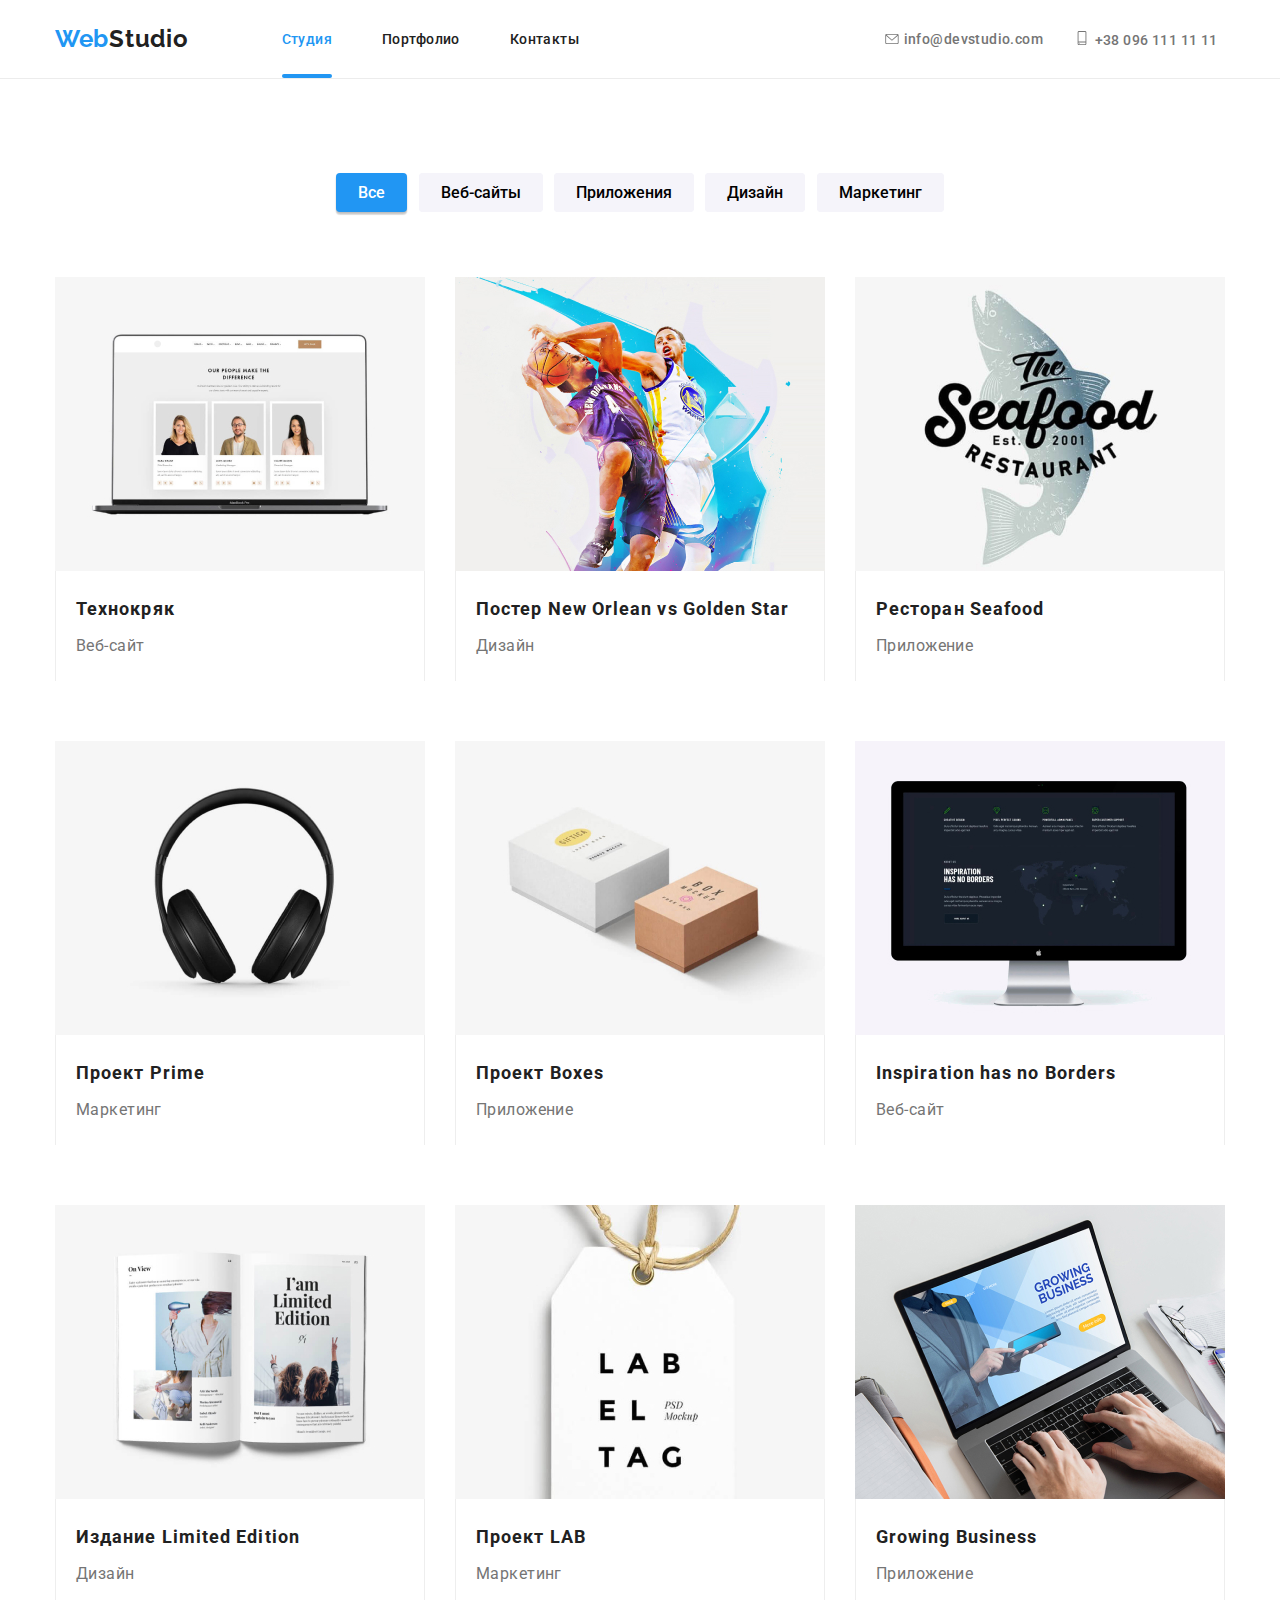
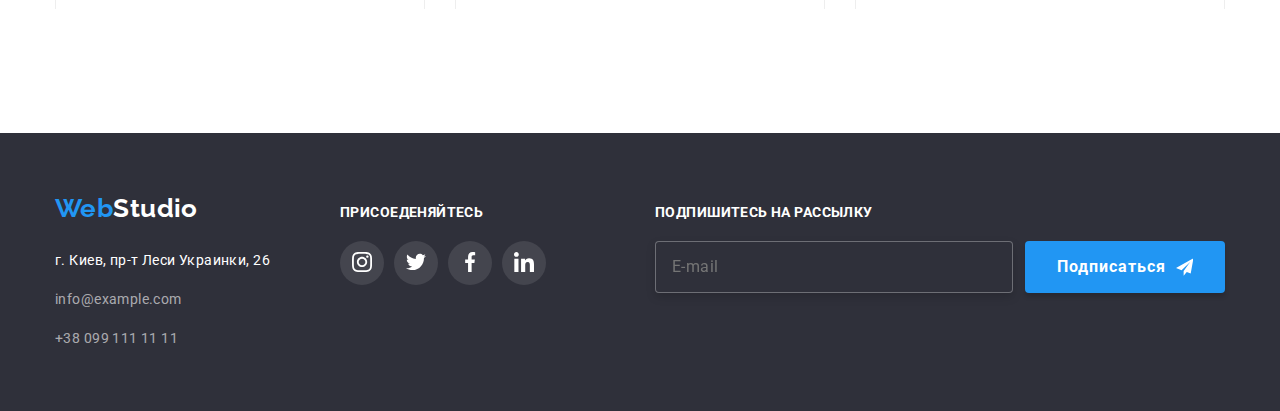
==== commit 2bd12c5e: "," ====
--- a/portfolio.html
+++ b/portfolio.html
@@ -28,16 +28,16 @@
 
 			<button type="button" class="menu-button" data-menu-button>
 				<svg aria-label="переключатель мобильного меню" width="40" height="40">
-					<use class="icon-menu" href="/images/icons.svg#icon-header-menu"></use>
-					<use class="icon-cross" href="/images/icons.svg#icon-header-cross"></use>
+					<use class="icon-menu" href="./images/icons.svg#icon-header-menu"></use>
+					<use class="icon-cross" href="./images/icons.svg#icon-header-cross"></use>
 				</svg>
 			</button>
 
 			<div class="menu-container" data-menu>
 				<nav class="header-nav">
 					<ul class="header-list__nav">
-						<li class="header-list__li"><a href="./index.html" class="header-list__item">Студия</a></li>
-						<li class="header-list__li"><a href="./portfolio.html" class="header-list__item current">Портфолио</a></li>
+						<li class="header-list__li"><a href="./index.html" class="header-list__item current">Студия</a></li>
+						<li class="header-list__li"><a href="./portfolio.html" class="header-list__item ">Портфолио</a></li>
 						<li class="header-list__li"><a href="#" class="header-list__item">Контакты</a></li>
 					</ul>
 				</nav>
@@ -51,7 +51,7 @@
 							</a>
 					</li>
 					<li class="header-contacts__li last">
-						<a href="#" class="header-contacts__item">
+						<a href="#" class="header-contacts__item second">
 							<svg width="18" height="14" class="mail-icon">
 								<use href="./images/icons.svg#icon-phone"></use>
 							</svg>
--- a/css/main.min.css
+++ b/css/main.min.css
@@ -1,2 +1,2 @@
-.header{border-bottom:1px solid #ececec;position:relative}.header-container{display:-webkit-box;display:-ms-flexbox;display:flex}@media (max-width: 767px){.menu-container{z-index:1;display:none;background-color:#fff;position:absolute;left:0;width:100vw;margin:0 auto;height:100vh;padding:48px 40px}.menu-container.is-open{display:block}}@media (min-width: 768px){.menu-container{display:-webkit-box;display:-ms-flexbox;display:flex}}.logo{color:#2196f3;font-weight:700;font-family:"Raleway",sans-serif;font-size:24px;letter-spacing:0.03em;line-height:1.19;margin-right:auto;display:-webkit-box;display:-ms-flexbox;display:flex;-webkit-box-align:center;-ms-flex-align:center;align-items:center;padding:24px 0}@media (min-width: 768px){.logo{margin-right:88px}}@media (min-width: 1200px){.logo{margin-right:93px}}.logo-span{color:#212121}@media (max-width: 767px){.header-nav{margin-bottom:200px}}@media (min-width: 768px){.header-nav{display:-webkit-box;display:-ms-flexbox;display:flex;-webkit-box-align:center;-ms-flex-align:center;align-items:center;margin-right:60px}}@media (min-width: 1200px){.header-nav{margin-right:305px}}@media (min-width: 768px){.header-list__nav{display:-webkit-box;display:-ms-flexbox;display:flex}}@media (max-width: 767px){.header-list__li:not(:last-child){margin-bottom:32px}}@media (min-width: 768px){.header-list__li:not(:last-child){margin-right:50px}}.header-list__item{font-weight:500;position:relative;color:#212121;display:block;-webkit-transition:background-color,fill,250ms cubic-bezier(0.4, 0, 0.2, 1);transition:background-color,fill,250ms cubic-bezier(0.4, 0, 0.2, 1)}.header-list__item:hover{color:#2196f3;background-color:#fff}.header-list__item:focus{background-color:#fff;color:#2196f3}@media (max-width: 767px){.header-list__item{font-size:40px}}@media (min-width: 768px){.header-list__item{padding:32px 0}}.current{color:#2196f3}@media (min-width: 768px){.current::after{content:"";position:absolute;bottom:0px;left:0;height:4px;width:100%;background-color:#2196f3;border-radius:2px;-webkit-transition:background-color,opacity 250ms cubic-bezier(0.4, 0, 0.2, 1);transition:background-color,opacity 250ms cubic-bezier(0.4, 0, 0.2, 1)}}@media (min-width: 768px){.header-contacts{margin-left:auto;margin-top:0;margin-bottom:0;display:-webkit-box;display:-ms-flexbox;display:flex;-webkit-box-orient:vertical;-webkit-box-direction:normal;-ms-flex-direction:column;flex-direction:column;-webkit-box-pack:center;-ms-flex-pack:center;justify-content:center}}@media (min-width: 1200px){.header-contacts{display:-webkit-box;display:-ms-flexbox;display:flex;-webkit-box-align:center;-ms-flex-align:center;align-items:center;-webkit-box-orient:horizontal;-webkit-box-direction:normal;-ms-flex-direction:row;flex-direction:row}}@media (max-width: 767px){.header-contacts__li:first-child{margin-bottom:32px}}@media (min-width: 1200px){.header-contacts__li:first-child{margin-right:30px}}@media (max-width: 1199px){.first{margin-bottom:10px}}@media (min-width: 768px){.first{padding-bottom:19px 0}}.header-contacts__item{font-weight:500;color:#757575;-webkit-transition:background-color,fill,250ms cubic-bezier(0.4, 0, 0.2, 1);transition:background-color,fill,250ms cubic-bezier(0.4, 0, 0.2, 1)}.header-contacts__item:hover{color:#2196f3;background-color:#fff}.header-contacts__item:focus{background-color:#fff;color:#2196f3;-webkit-box-shadow:none;box-shadow:none}@media (max-width: 767px){.header-contacts__item{font-size:24px}}@media (min-width: 768px) and (max-width: 1199px){.second{padding-bottom:17px;padding-top:5px}}.header-soc{display:-webkit-box;display:-ms-flexbox;display:flex}@media (min-width: 768px){.header-soc{display:none}}.header-soc__li{padding:0 10px}.header-soc__li:not(:last-child){border-right:1px solid rgba(33,33,33,0.2)}.header-soc__li:first-child{padding-left:0}.header-soc__li:last-child{padding-right:0}.header-soc__item{font-size:18px;font-weight:500;color:#2196f3}@media (max-width: 767px){.chosen{font-size:34px;color:#2196f3}}@media (min-width: 768px){.chosen{padding-bottom:5px;padding-top:17px}}@media (max-width: 767px){.last{margin-bottom:64px}}.mail-icon{fill:currentColor}@media (max-width: 767px){.mail-icon{display:none}}.header-menu__button{position:absolute;top:21px;right:15px;background-color:#fff}.menu-button{z-index:10;margin:0;padding:10px 0;background-color:transparent;-webkit-transition:fill 250ms cubic-bezier(0.4, 0, 0.2, 1);transition:fill 250ms cubic-bezier(0.4, 0, 0.2, 1)}.menu-button:focus{fill:#2196f3}@media (min-width: 768px){.menu-button{display:none}}.menu-button .icon-cross{display:none}.menu-button.is-open .icon-cross{display:block}.menu-button.is-open .icon-menu{display:none}*{padding:0;margin:0;border:0}*,*:before,*:after{-webkit-box-sizing:border-box;box-sizing:border-box}nav,footer,header,aside{display:block}html,body{height:100%;width:100%;font-size:100%;line-height:1;font-size:14px;-ms-text-size-adjust:100%;-moz-text-size-adjust:100%;-webkit-text-size-adjust:100%}input,button,textarea{font-family:inherit}input::-ms-clear{display:none}button{cursor:pointer}button::-moz-focus-inner{padding:0;border:0}a,a:visited{text-decoration:none}a:hover{text-decoration:none}ul li{list-style:none}img{vertical-align:top}h1,h2,h3,h4,h5,h6{font-size:inherit;font-weight:400}.btn{background-color:#2196f3;color:#fff;font-size:16px;font-weight:700;line-height:1.87;letter-spacing:0.06em;padding:10px 29px;border-radius:4px}.img{display:block;max-width:100%}.hero{max-width:1600px;height:400px;margin-left:auto;margin-right:auto;background-image:-webkit-gradient(linear, left top, right top, from(rgba(47,48,58,0.4)), to(rgba(47,48,58,0.4))),url(../../images/bg-main.jpg);background-image:linear-gradient(to right, rgba(47,48,58,0.4), rgba(47,48,58,0.4)),url(../../images/bg-main.jpg);background-repeat:no-repeat}@media (min-width: 1200px){.hero{height:600px}}@media (min-width: 768px) and (max-width: 1199px){.hero{max-width:768px;height:400px;background-image:url("../../images/tablet-main__bg.jpg")}}@media (max-width: 767px){.hero{max-width:480px;background-image:url("../../images/phone-main__bg.jpg")}}.hero__title{color:#fff;font-size:26px;text-transform:uppercase;font-weight:900;line-height:1.36;text-align:center;letter-spacing:0.06em;margin-bottom:30px}@media (min-width: 1200px){.hero__title{font-size:44px}}.hero__button{display:block;margin:0 auto}.section-hero{padding:118px 0}@media (min-width: 1200px){.section-hero{padding:200px 0}}.btn{background-color:#2196f3;color:#fff;font-size:16px;font-weight:700;line-height:1.87;letter-spacing:0.06em;padding:10px 32px;border-radius:4px}.benefits-benefits{padding-bottom:0}@media (min-width: 768px){.benefits-list{display:-webkit-box;display:-ms-flexbox;display:flex}}@media (min-width: 768px) and (max-width: 1199px){.benefits-list{display:-webkit-box;display:-ms-flexbox;display:flex;-ms-flex-wrap:wrap;flex-wrap:wrap}}.benefits-list__li{margin-bottom:30px}@media (min-width: 768px) and (max-width: 1199px){.benefits-list__li{width:354px}.benefits-list__li:nth-child(odd){margin-right:30px}.benefits-list__li:nth-last-child(-n+2){margin-bottom:0}}@media (min-width: 1200px){.benefits-list__li{width:270px;height:251px;margin-bottom:0}.benefits-list__li:not(:last-child){margin-right:30px}}.benefits-list__div{background-color:#f5f4fa;width:100%;height:120px;display:-webkit-box;display:-ms-flexbox;display:flex;-webkit-box-pack:center;-ms-flex-pack:center;justify-content:center;-webkit-box-align:center;-ms-flex-align:center;align-items:center;margin-bottom:30px}@media (min-width: 768px){.benefits-list__div{width:354px}}@media (min-width: 1200px){.benefits-list__div{width:270px}}.benefits-list__title{font-weight:700;text-transform:uppercase;line-height:1.14;margin-bottom:10px}@media (max-width: 767px){.benefits-list__title{text-align:center}}.benefits-list__text{color:#757575;line-height:1.71}.devices-section{padding-bottom:94px}@media (max-width: 1199px){.devices-section{display:none}}.devices-title{font-size:36px;font-weight:700;text-align:center;line-height:1.16}@media (min-width: 768px){.devices-title{margin-bottom:50px}}@media (min-width: 768px) and (max-width: 1199px){.devices-list{display:-webkit-box;display:-ms-flexbox;display:flex;-webkit-box-pack:justify;-ms-flex-pack:justify;justify-content:space-between}}@media (min-width: 1200px){.devices-list{display:-webkit-box;display:-ms-flexbox;display:flex}}.devices-list__photo:not(:last-child){margin-right:30px}.devices-list__device-thumb{position:relative}.devices-list__overlay{position:absolute;display:-webkit-box;display:-ms-flexbox;display:flex;-webkit-box-align:center;-ms-flex-align:center;align-items:center;-webkit-box-pack:center;-ms-flex-pack:center;justify-content:center;bottom:0;left:0;width:100%;height:70px;color:#fff;font-weight:700;font-size:14px;line-height:1.14;text-align:center;letter-spacing:0.03em;text-transform:uppercase;background:rgba(47,48,58,0.8)}.team{background-color:#f5f4fa}.team-title{font-size:28px;font-weight:700;text-align:center;line-height:1.16;margin-bottom:30px}@media (min-width: 1200px){.team-title{margin-bottom:50px}}@media (min-width: 1200px){.team-title{font-size:36px}}.team-list{text-align:center}.team-list>.worker{background:#fff;-webkit-box-shadow:0px 1px 3px rgba(0,0,0,0.12),0px 1px 1px rgba(0,0,0,0.14),0px 2px 1px rgba(0,0,0,0.2);box-shadow:0px 1px 3px rgba(0,0,0,0.12),0px 1px 1px rgba(0,0,0,0.14),0px 2px 1px rgba(0,0,0,0.2);border-radius:0px 0px 4px 4px}@media (min-width: 768px){.team-list{display:-webkit-box;display:-ms-flexbox;display:flex;-ms-flex-wrap:wrap;flex-wrap:wrap;margin:-15px}}@media (max-width: 1199px){.worker:not(:last-child){margin-bottom:30px}}@media (min-width: 768px){.worker:not(:last-child){margin-right:30px}}@media (min-width: 768px){.worker{width:354px}.worker:nth-last-child(-n+2){margin-bottom:0}}@media (min-width: 1200px){.worker{width:270px;margin-bottom:0}}.team__img{width:100%}@media (max-width: 767px){.team__img{height:460px}}@media (min-width: 768px){.team__img{height:374px}}@media (min-width: 1200px){.team__img{height:260px}}.team-list__div{padding-top:30px}.team-list__name{font-weight:500;font-size:16px;line-height:1.18;margin-bottom:10px}.team-list__position{font-size:16px;color:#757575;line-height:1.18;margin-bottom:16px}.team-soc{display:-webkit-box;display:-ms-flexbox;display:flex;-webkit-box-pack:center;-ms-flex-pack:center;justify-content:center;padding-bottom:30px}.team-soc__li:not(:last-child){margin-right:10px}.team-soc__team{border-radius:50%;width:44px;height:44px;background:#fff;fill:#afb1b8;-webkit-transition:background-color,fill,250ms cubic-bezier(0.4, 0, 0.2, 1);transition:background-color,fill,250ms cubic-bezier(0.4, 0, 0.2, 1)}.team-soc__team:hover{background-color:#2196f3;fill:#fff}.team-soc__team:focus{background-color:#2196f3;fill:#fff}.clients-title{font-weight:700;font-size:28px;line-height:1.16;text-align:center;letter-spacing:0.03em;margin-bottom:30px}@media (min-width: 1200px){.clients-title{font-size:36px;margin-bottom:50px}}.clients-list{display:-webkit-box;display:-ms-flexbox;display:flex;-webkit-box-pack:center;-ms-flex-pack:center;justify-content:center;-ms-flex-wrap:wrap;flex-wrap:wrap}@media (max-width: 767px){.clients-list{-ms-flex-preferred-size:50%;flex-basis:50%}}@media (min-width: 768px) and (max-width: 1199px){.clients-list{-ms-flex-preferred-size:33.3333%;flex-basis:33.3333%}}.clients-list__li{margin-right:30px;margin-bottom:30px}@media (max-width: 767px){.clients-list__li:nth-child(even){margin-right:0}.clients-list__li:nth-last-child(-n+2){margin-bottom:0}}@media (min-width: 768px) and (max-width: 1199px){.clients-list__li:nth-last-child(-n+3){margin-bottom:0}.clients-list__li:nth-child(3n+3){margin-right:0}}@media (min-width: 1200px){.clients-list__li:not(:last-child){margin-right:30px;margin-bottom:0}.clients-list__li:last-child{margin-bottom:0;margin-right:0}}@media (max-width: 479px){.clients-list__li{margin-right:0}.clients-list__li:nth-child(5){margin-bottom:30px}}.clients-list__li:focus,.clients-list__li :hover{background-color:#fff;fill:#2196f3;border:1px solid #2196f3;-webkit-box-shadow:none;box-shadow:none}.clients-list__btn{border:1px solid #afb1b8;border-radius:4px;width:210px;height:92px;background-color:#fff;fill:#afb1b8;-webkit-transition:border,fill,250ms cubic-bezier(0.4, 0, 0.2, 1);transition:border,fill,250ms cubic-bezier(0.4, 0, 0.2, 1)}.clients-list__btn:focus,.clients-list__btn :hover{background-color:#fff;fill:#2196f3;border:1px solid #2196f3;-webkit-box-shadow:none;box-shadow:none}@media (min-width: 768px){.clients-list__btn{width:226px}}@media (min-width: 1200px){.clients-list__btn{width:170px}}.clients-list__svg:hover{border:none}.footer{background-color:#2f303a}@media (min-width: 768px){.footer{padding:60px 0}}.container-footer{margin:0 auto;padding:0px 15px}@media (max-width: 1199px){.container-footer{text-align:center}}@media (max-width: 767px){.container-footer{padding:60px 15px}}@media (min-width: 768px){.container-footer{display:-webkit-box;display:-ms-flexbox;display:flex;-webkit-box-align:baseline;-ms-flex-align:baseline;align-items:baseline;-ms-flex-wrap:wrap;flex-wrap:wrap;max-width:768px}}@media (min-width: 1200px){.container-footer{max-width:1200px}}@media (min-width: 768px) and (max-width: 1199px){.footer-block{margin-right:165px;margin-left:76px}}@media (min-width: 1200px){.footer-block{margin-right:70px}}.footer-block__title{font-family:"Raleway",sans-serif;font-weight:700;font-size:24px;color:#fff;line-height:1.19;margin-bottom:20px}.footer-block__title:focus{background-color:#2f303a}@media (min-width: 1200px){.footer-block__title{font-size:26px}}.footer-block__span{color:#2196f3}.footer-block__address{font-style:normal;color:#fff;line-height:1.71;margin-bottom:8px;margin-top:20px}@media (min-width: 1200px){.footer-block__address{margin-top:25px}}.footer-block__email{margin-bottom:8px}.footer-block__tel{margin-bottom:60px}@media (min-width: 1200px){.footer-block__tel{margin-bottom:0}}.footer-block__email,.footer-block__tel{color:rgba(255,255,255,0.6);line-height:1.71;display:block;-webkit-transition:background-color,color,250ms cubic-bezier(0.4, 0, 0.2, 1);transition:background-color,color,250ms cubic-bezier(0.4, 0, 0.2, 1)}.footer-block__email:hover,.footer-block__tel:hover{color:#2196f3;background-color:#2f303a}.footer-block__email:focus,.footer-block__tel:focus{color:#2196f3;background-color:#2f303a}@media (min-width: 768px){.footer-block__email,.footer-block__tel{margin-top:8px}}@media (min-width: 1200px){.footer-block__email,.footer-block__tel{margin-top:15px}}@media (max-width: 1199px){.footer-block2{margin-bottom:60px}}@media (min-width: 1200px){.footer-block2{margin-right:auto}}.footer-block2__text{text-transform:uppercase;font-weight:700;font-size:14px;line-height:1.14;letter-spacing:0.03em;color:#fff;margin-bottom:20px}.block2-list{display:-webkit-box;display:-ms-flexbox;display:flex;-webkit-box-pack:center;-ms-flex-pack:center;justify-content:center}.block2-list__li:not(:last-child){margin-right:10px}.block2-list__soc{border-radius:50%;width:44px;height:44px;background:rgba(255,255,255,0.1);-webkit-transition:background-color,color,250ms cubic-bezier(0.4, 0, 0.2, 1);transition:background-color,color,250ms cubic-bezier(0.4, 0, 0.2, 1)}.block2-list__soc:hover{background-color:#2196f3}.block2-list__soc:focus{background-color:#2196f3}.block2-list__svg{fill:#fff}@media (min-width: 768px) and (max-width: 1199px){.footer-block3{margin:0 auto}}.footer-block3__text{font-weight:700;line-height:1.14;letter-spacing:0.03em;text-transform:uppercase;color:#fff;margin-bottom:20px}.footer-block3__form{display:-webkit-box;display:-ms-flexbox;display:flex;-webkit-box-orient:vertical;-webkit-box-direction:normal;-ms-flex-direction:column;flex-direction:column}@media (min-width: 1200px){.footer-block3__form{-webkit-box-orient:horizontal;-webkit-box-direction:normal;-ms-flex-direction:row;flex-direction:row}}.footer-block3__form input{padding:15px 0px 15px 16px;font-size:16px;line-height:1.25;letter-spacing:0.03em;color:rgba(255,255,255,0.6)}@media (max-width: 1199px){.footer-block3__form input{margin-bottom:20px}}.footer-block3__input{display:block;width:100%;margin:0 auto;border:1px solid rgba(255,255,255,0.3);-webkit-filter:drop-shadow(0px 4px 4px rgba(0,0,0,0.15));filter:drop-shadow(0px 4px 4px rgba(0,0,0,0.15));border-radius:4px;background:#2f303a}.footer-block3__input:focus{background:#2f303a}@media (min-width: 480px){.footer-block3__input{width:450px}}@media (min-width: 1200px){.footer-block3__input{width:358px;margin-right:12px}}.footer-btn{-webkit-box-shadow:0px 4px 4px rgba(0,0,0,0.15);box-shadow:0px 4px 4px rgba(0,0,0,0.15);display:-webkit-box;display:-ms-flexbox;display:flex;margin:0 auto;-webkit-box-align:center;-ms-flex-align:center;align-items:center;text-align:center;width:200px}.footer-block3__btnicon{width:24px;height:24px;margin-left:10px}.backdrop{position:fixed;width:100%;height:100%;top:0;left:0;z-index:15;background:rgba(0,0,0,0.2);-webkit-transition:opacity 250ms cubic-bezier(0.4, 0, 0.2, 1),-webkit-transform;transition:opacity 250ms cubic-bezier(0.4, 0, 0.2, 1),-webkit-transform;transition:transform,opacity 250ms cubic-bezier(0.4, 0, 0.2, 1);transition:transform,opacity 250ms cubic-bezier(0.4, 0, 0.2, 1),-webkit-transform}.backdrop.is-hidden{opacity:0;pointer-events:none}.modal{display:block;position:relative;top:50%;left:50%;width:450px;height:609px;-webkit-transform:translate(-50%, -50%) scale(1);transform:translate(-50%, -50%) scale(1);background-color:#fff;border-radius:4px;padding:40px;-webkit-transition:-webkit-transform 250ms cubic-bezier(0.4, 0, 0.2, 1);transition:-webkit-transform 250ms cubic-bezier(0.4, 0, 0.2, 1);transition:transform 250ms cubic-bezier(0.4, 0, 0.2, 1);transition:transform 250ms cubic-bezier(0.4, 0, 0.2, 1), -webkit-transform 250ms cubic-bezier(0.4, 0, 0.2, 1)}@media (min-width: 1200px){.modal{width:528px;height:581px}}.modal__button{position:absolute;display:block;width:30px;height:30px;border-radius:50%;background-color:#fff;border:1px solid rgba(0,0,0,0.1);top:8px;right:8px}.modal__button:focus{fill:#2196f3;-webkit-box-shadow:none;box-shadow:none}.modal-container__title{font-weight:700;font-size:20px;line-height:1.15;text-align:center;letter-spacing:0.03em;color:#212121;margin-bottom:12px}.modal-form__name{display:block;color:#757575;position:relative;font-size:12px;line-height:1.16;letter-spacing:0.01em;margin-bottom:10px;-webkit-transition:outline,background-color 250ms cubic-bezier(0.4, 0, 0.2, 1);transition:outline,background-color 250ms cubic-bezier(0.4, 0, 0.2, 1)}.modal-form__input{width:100%;height:40px;border:1px solid rgba(33,33,33,0.2);border-radius:4px;margin-top:4px;color:#212121;padding-left:42px;-webkit-transition:outline,background-color 250ms cubic-bezier(0.4, 0, 0.2, 1);transition:outline,background-color 250ms cubic-bezier(0.4, 0, 0.2, 1)}.modal-form__input:focus{background-color:#fff;outline:1px solid #2196f3;border:none}.modal-form__icon{width:18px;height:18px;position:absolute;top:50%;left:12px;display:inline-block;fill:#212121;-webkit-transition:fill 250ms cubic-bezier(0.4, 0, 0.2, 1);transition:fill 250ms cubic-bezier(0.4, 0, 0.2, 1)}.modal-form__input:focus ~ .modal-form__icon{fill:#2196f3}.last-field{margin-bottom:20px;line-height:1.14;letter-spacing:0.01em}.modal-form__textarea{width:100%;height:40px;border:1px solid rgba(33,33,33,0.2);border-radius:4px;margin-top:4px;padding:12px 16px;resize:none;height:120px;color:#212121;-webkit-transition:background-color,outline 250ms cubic-bezier(0.4, 0, 0.2, 1);transition:background-color,outline 250ms cubic-bezier(0.4, 0, 0.2, 1)}.modal-form__textarea:focus{background-color:#fff;outline:1px solid #2196f3;border:none}@media (min-width: 1200px){.modal-form__textarea{width:448px}}.agree{display:inline-block;line-height:1.71;letter-spacing:0.03em;color:#757575;margin-bottom:30px;position:relative;left:50%;-webkit-transform:translate(-50%, 0);transform:translate(-50%, 0)}@media (max-width: 1199px){.agree{font-size:12px}}.agree__checkbox{-moz-appearance:none;-webkit-appearance:none;appearance:none}.agree__checkbox-icon{display:inline-block;width:15px;height:15px;border:2px solid #212121;border-radius:2px;position:relative;top:2px;margin-right:5px;-webkit-transition:background-color 250ms cubic-bezier(0.4, 0, 0.2, 1);transition:background-color 250ms cubic-bezier(0.4, 0, 0.2, 1)}@media (min-width: 1200px){.agree__checkbox-icon{margin-right:8px}}.agree__checkbox:checked+.agree__checkbox-icon{border-color:#2196f3;background-color:#2196f3;background-image:url("../images/agree.svg");background-size:contain;background-origin:border-box;background-repeat:no-repeat}.agree__checkbox:focus+.agree__checkbox-icon{border-color:#2196f3}.agree__span{color:#2196f3;text-decoration:underline}.agree__span:focus{background:#fff;-webkit-box-shadow:none;box-shadow:none}.modal-btn{display:block;margin:0 auto;background-color:#2196f3;color:#fff;font-size:16px;font-weight:700;line-height:1.87;letter-spacing:0.06em;border-radius:4px;padding:10px 55px;-webkit-box-shadow:0px 4px 4px rgba(0,0,0,0.15);box-shadow:0px 4px 4px rgba(0,0,0,0.15)}.filter{margin-bottom:40px}@media (min-width: 768px){.filter{margin-bottom:30px;text-align:center}}@media (min-width: 1200px){.filter{margin-bottom:50px}}.filter__li{margin-left:8px}.filter__li:first-child{margin-left:0}.filter__li:nth-child(-n+3){margin-bottom:15px}.filter__item{padding:6px 22px;-webkit-transition:background-color,color,250ms cubic-bezier(0.4, 0, 0.2, 1),-webkit-box-shadow;transition:background-color,color,250ms cubic-bezier(0.4, 0, 0.2, 1),-webkit-box-shadow;transition:background-color,color,box-shadow,250ms cubic-bezier(0.4, 0, 0.2, 1);transition:background-color,color,box-shadow,250ms cubic-bezier(0.4, 0, 0.2, 1),-webkit-box-shadow}.filter__li,.filter__item{font-size:16px;line-height:1.7;font-weight:500;background-color:#f5f4fa;display:inline-block;border-radius:4px;-webkit-transition:background-color,color,250ms cubic-bezier(0.4, 0, 0.2, 1),-webkit-box-shadow;transition:background-color,color,250ms cubic-bezier(0.4, 0, 0.2, 1),-webkit-box-shadow;transition:background-color,color,box-shadow,250ms cubic-bezier(0.4, 0, 0.2, 1);transition:background-color,color,box-shadow,250ms cubic-bezier(0.4, 0, 0.2, 1),-webkit-box-shadow}.filter__li:hover,.filter__li :focus,.filter__item:hover,.filter__item :focus{background-color:#2196f3;color:#fff;-webkit-box-shadow:0px 3px 1px rgba(0,0,0,0.1),0px 1px 2px rgba(0,0,0,0.08),0px 2px 2px rgba(0,0,0,0.12);box-shadow:0px 3px 1px rgba(0,0,0,0.1),0px 1px 2px rgba(0,0,0,0.08),0px 2px 2px rgba(0,0,0,0.12)}.active{background-color:#2196f3;color:#fff;-webkit-box-shadow:0px 3px 1px rgba(0,0,0,0.1),0px 1px 2px rgba(0,0,0,0.08),0px 2px 2px rgba(0,0,0,0.12);box-shadow:0px 3px 1px rgba(0,0,0,0.1),0px 1px 2px rgba(0,0,0,0.08),0px 2px 2px rgba(0,0,0,0.12)}@media (min-width: 768px){.shop-list{display:-webkit-box;display:-ms-flexbox;display:flex;-ms-flex-wrap:wrap;flex-wrap:wrap;margin-left:calc(-1 * 30px);margin-top:calc(-1 * 30px)}}.shop-list__li{margin-bottom:30px;color:#eee;position:relative;overflow:hidden;width:100%;-webkit-transition:opacity 250ms cubic-bezier(0.4, 0, 0.2, 1),-webkit-box-shadow 250ms cubic-bezier(0.4, 0, 0.2, 1);transition:opacity 250ms cubic-bezier(0.4, 0, 0.2, 1),-webkit-box-shadow 250ms cubic-bezier(0.4, 0, 0.2, 1);transition:box-shadow 250ms cubic-bezier(0.4, 0, 0.2, 1),opacity 250ms cubic-bezier(0.4, 0, 0.2, 1);transition:box-shadow 250ms cubic-bezier(0.4, 0, 0.2, 1),opacity 250ms cubic-bezier(0.4, 0, 0.2, 1),-webkit-box-shadow 250ms cubic-bezier(0.4, 0, 0.2, 1)}.shop-list__li:hover{-webkit-box-shadow:0px 1px 1px rgba(0,0,0,0.12),0px 4px 4px rgba(0,0,0,0.06),1px 4px 6px rgba(0,0,0,0.16);box-shadow:0px 1px 1px rgba(0,0,0,0.12),0px 4px 4px rgba(0,0,0,0.06),1px 4px 6px rgba(0,0,0,0.16)}.shop-list__li:focus{background-color:#fff}@media (min-width: 768px){.shop-list__li{margin-left:30px;margin-top:30px;width:354px;height:440px}.shop-list__li:last-child{margin-bottom:0}}@media (min-width: 1200px){.shop-list__li{width:calc((100% - 90px) / 3);width:370px;height:404px}}.shop-list__item{display:block}.shop-list__item:focus{-webkit-box-shadow:0px 1px 1px rgba(0,0,0,0.12),0px 4px 4px rgba(0,0,0,0.06),1px 4px 6px rgba(0,0,0,0.16);box-shadow:0px 1px 1px rgba(0,0,0,0.12),0px 4px 4px rgba(0,0,0,0.06),1px 4px 6px rgba(0,0,0,0.16)}.shop-thumb{position:relative;overflow:hidden}.shop-thumb__hover{margin:0;padding:63px 24px;position:absolute;top:0;left:0;width:100%;height:100%;font-size:18px;line-height:1.56;letter-spacing:0.03em;color:#fff;background-color:rgba(33,150,243,0.9);-webkit-transform:translateY(100%);transform:translateY(100%);-webkit-transition:opacity 250ms cubic-bezier(0.4, 0, 0.2, 1),-webkit-transform 250ms cubic-bezier(0.4, 0, 0.2, 1);transition:opacity 250ms cubic-bezier(0.4, 0, 0.2, 1),-webkit-transform 250ms cubic-bezier(0.4, 0, 0.2, 1);transition:opacity 250ms cubic-bezier(0.4, 0, 0.2, 1),transform 250ms cubic-bezier(0.4, 0, 0.2, 1);transition:opacity 250ms cubic-bezier(0.4, 0, 0.2, 1),transform 250ms cubic-bezier(0.4, 0, 0.2, 1),-webkit-transform 250ms cubic-bezier(0.4, 0, 0.2, 1);opacity:0}.shop-list__item:hover .shop-thumb__hover{opacity:1;-webkit-transform:translateY(0);transform:translateY(0)}.shop-list__item:focus .shop-thumb__hover{opacity:1;-webkit-transform:translateY(0);transform:translateY(0)}.shop-thumb__img{display:block;max-width:100%;width:450px;height:294px}@media (min-width: 768px){.shop-thumb__img{width:354px}}@media (min-width: 1200px){.shop-thumb__img{width:370px}}.item-div{padding:20px;border-right:1px solid #eee;border-bottom:1px solid #eee;border-left:1px solid #eee}.item-div__title{font-size:18px;font-weight:700;line-height:2;color:#212121;letter-spacing:0.06em;margin-bottom:4px}.item-div__text{font-size:16px;line-height:1.9;color:#757575;line-height:1.87}body{font-family:"Roboto",sans-serif;color:#212121;font-size:14px;letter-spacing:0.03em}.color{background-color:#f5f4fa}.container{padding:0 15px;margin:0 auto}@media (min-width: 480px){.container{width:480px}}@media (min-width: 768px){.container{width:768px}}@media (min-width: 1200px){.container{width:1200px}}.section{padding:60px 0}@media (min-width: 1200px){.section{padding:94px 0}}
+.header{border-bottom:1px solid #ececec;position:relative}.header-container{display:-webkit-box;display:-ms-flexbox;display:flex}.menu-container{-webkit-transition:opacity 250ms cubic-bezier(0.4, 0, 0.2, 1),-webkit-transform;transition:opacity 250ms cubic-bezier(0.4, 0, 0.2, 1),-webkit-transform;transition:transform,opacity 250ms cubic-bezier(0.4, 0, 0.2, 1);transition:transform,opacity 250ms cubic-bezier(0.4, 0, 0.2, 1),-webkit-transform}@media (max-width: 767px){.menu-container{width:100%;z-index:1;display:none;background-color:#fff;position:absolute;left:0;margin:0 auto;height:100vh;padding:48px 40px}.menu-container.is-open{display:block}}@media (min-width: 768px){.menu-container{display:-webkit-box;display:-ms-flexbox;display:flex}}.logo{color:#2196f3;font-weight:700;font-family:"Raleway",sans-serif;font-size:24px;letter-spacing:0.03em;line-height:1.19;margin-right:auto;display:-webkit-box;display:-ms-flexbox;display:flex;-webkit-box-align:center;-ms-flex-align:center;align-items:center;padding:24px 0}@media (min-width: 768px){.logo{margin-right:88px}}@media (min-width: 1200px){.logo{margin-right:93px}}.logo-span{color:#212121}@media (max-width: 767px){.header-nav{margin-bottom:200px}}@media (min-width: 768px){.header-nav{display:-webkit-box;display:-ms-flexbox;display:flex;-webkit-box-align:center;-ms-flex-align:center;align-items:center;margin-right:60px}}@media (min-width: 1200px){.header-nav{margin-right:305px}}@media (min-width: 768px){.header-list__nav{display:-webkit-box;display:-ms-flexbox;display:flex}}@media (max-width: 767px){.header-list__li:not(:last-child){margin-bottom:32px}}@media (min-width: 768px){.header-list__li:not(:last-child){margin-right:50px}}.header-list__item{font-weight:500;position:relative;color:#212121;display:block;-webkit-transition:background-color,fill,250ms cubic-bezier(0.4, 0, 0.2, 1);transition:background-color,fill,250ms cubic-bezier(0.4, 0, 0.2, 1)}.header-list__item:hover{color:#2196f3;background-color:#fff}.header-list__item:focus{background-color:#fff;color:#2196f3}@media (max-width: 767px){.header-list__item{font-size:40px}}@media (min-width: 768px){.header-list__item{padding:32px 0}}.current{color:#2196f3}@media (min-width: 768px){.current::after{content:"";position:absolute;bottom:0px;left:0;height:4px;width:100%;background-color:#2196f3;border-radius:2px;-webkit-transition:background-color,opacity 250ms cubic-bezier(0.4, 0, 0.2, 1);transition:background-color,opacity 250ms cubic-bezier(0.4, 0, 0.2, 1)}}@media (min-width: 768px){.header-contacts{margin-left:auto;margin-top:0;margin-bottom:0;display:-webkit-box;display:-ms-flexbox;display:flex;-webkit-box-orient:vertical;-webkit-box-direction:normal;-ms-flex-direction:column;flex-direction:column;-webkit-box-pack:center;-ms-flex-pack:center;justify-content:center}}@media (min-width: 1200px){.header-contacts{display:-webkit-box;display:-ms-flexbox;display:flex;-webkit-box-align:center;-ms-flex-align:center;align-items:center;-webkit-box-orient:horizontal;-webkit-box-direction:normal;-ms-flex-direction:row;flex-direction:row}}@media (max-width: 767px){.header-contacts__li:first-child{margin-bottom:32px}}@media (min-width: 1200px){.header-contacts__li:first-child{margin-right:30px}}@media (max-width: 1199px){.first{margin-bottom:10px}}@media (min-width: 768px){.first{padding-bottom:19px 0}}.header-contacts__item{font-weight:500;color:#757575;-webkit-transition:background-color,fill,250ms cubic-bezier(0.4, 0, 0.2, 1);transition:background-color,fill,250ms cubic-bezier(0.4, 0, 0.2, 1)}.header-contacts__item:hover{color:#2196f3;background-color:#fff}.header-contacts__item:focus{background-color:#fff;color:#2196f3;-webkit-box-shadow:none;box-shadow:none}@media (max-width: 767px){.header-contacts__item{font-size:24px}}@media (min-width: 768px) and (max-width: 1199px){.second{padding-bottom:17px;padding-top:5px}}.header-soc{display:-webkit-box;display:-ms-flexbox;display:flex}@media (min-width: 768px){.header-soc{display:none}}@media (max-width: 480px){.header-soc{-ms-flex-wrap:wrap;flex-wrap:wrap}}.header-soc__li{padding:0 10px}.header-soc__li:not(:last-child){border-right:1px solid rgba(33,33,33,0.2)}.header-soc__li:first-child{padding-left:0}.header-soc__li:last-child{padding-right:0}@media (max-width: 480px){.header-soc__li{margin-bottom:10px;padding:0 10px}}.header-soc__item{font-size:18px;font-weight:500;color:#2196f3}@media (max-width: 767px){.chosen{font-size:34px;color:#2196f3}}@media (min-width: 768px){.chosen{padding-bottom:5px;padding-top:17px}}@media (max-width: 480px){.chosen{font-size:8vw}}@media (max-width: 767px){.last{margin-bottom:64px}}.mail-icon{fill:currentColor}@media (max-width: 767px){.mail-icon{display:none}}.header-menu__button{position:absolute;top:21px;right:15px;background-color:#fff}.menu-button{z-index:10;margin:0;padding:10px 0;background-color:transparent;-webkit-transition:fill 250ms cubic-bezier(0.4, 0, 0.2, 1);transition:fill 250ms cubic-bezier(0.4, 0, 0.2, 1)}.menu-button:focus{fill:#2196f3}@media (min-width: 768px){.menu-button{display:none}}.menu-button .icon-cross{display:none}.menu-button.is-open .icon-cross{display:block}.menu-button.is-open .icon-menu{display:none}*{padding:0;margin:0;border:0}*,*:before,*:after{-webkit-box-sizing:border-box;box-sizing:border-box}nav,footer,header,aside{display:block}html,body{height:100%;width:100%;font-size:100%;line-height:1;font-size:14px;-ms-text-size-adjust:100%;-moz-text-size-adjust:100%;-webkit-text-size-adjust:100%}input,button,textarea{font-family:inherit}input::-ms-clear{display:none}button{cursor:pointer}button::-moz-focus-inner{padding:0;border:0}a,a:visited{text-decoration:none}a:hover{text-decoration:none}ul li{list-style:none}img{vertical-align:top}h1,h2,h3,h4,h5,h6{font-size:inherit;font-weight:400}.btn{background-color:#2196f3;color:#fff;font-size:16px;font-weight:700;line-height:1.87;letter-spacing:0.06em;padding:10px 29px;border-radius:4px}.img{display:block;max-width:100%;height:auto}.hero{max-width:1600px;height:400px;margin-left:auto;margin-right:auto;background-image:-webkit-gradient(linear, left top, right top, from(rgba(47,48,58,0.4)), to(rgba(47,48,58,0.4))),url(../../images/bg-main.jpg);background-image:linear-gradient(to right, rgba(47,48,58,0.4), rgba(47,48,58,0.4)),url(../../images/bg-main.jpg);background-repeat:no-repeat}@media (min-width: 1200px){.hero{height:600px}}@media (min-width: 768px) and (max-width: 1199px){.hero{max-width:768px;height:400px;background-image:url("../../images/tablet-main__bg.jpg")}}@media (max-width: 767px){.hero{max-width:480px;background-image:url("../../images/phone-main__bg.jpg")}}.hero__title{color:#fff;font-size:26px;text-transform:uppercase;font-weight:900;line-height:1.36;text-align:center;letter-spacing:0.06em;margin-bottom:30px}@media (min-width: 1200px){.hero__title{font-size:44px}}.hero__button{display:block;margin:0 auto}.section-hero{padding:118px 0}@media (min-width: 1200px){.section-hero{padding:200px 0}}.btn{background-color:#2196f3;color:#fff;font-size:16px;font-weight:700;line-height:1.87;letter-spacing:0.06em;padding:10px 32px;border-radius:4px}.benefits-benefits{padding-bottom:0}@media (min-width: 768px){.benefits-list{display:-webkit-box;display:-ms-flexbox;display:flex}}@media (min-width: 768px) and (max-width: 1199px){.benefits-list{display:-webkit-box;display:-ms-flexbox;display:flex;-ms-flex-wrap:wrap;flex-wrap:wrap}}@media (min-width: 768px) and (max-width: 1199px){.benefits-list__li{width:354px}.benefits-list__li:nth-child(odd){margin-right:30px}.benefits-list__li:nth-last-child(-n+2){margin-bottom:0}}@media (min-width: 1200px){.benefits-list__li{width:270px;height:251px;margin-bottom:0}.benefits-list__li:not(:last-child){margin-right:30px}}@media (min-width: 768px){.benefits-list__li{margin-bottom:30px}}@media (max-width: 767px){.benefits-list__li:not(:last-child){margin-bottom:30px}}.benefits-list__div{background-color:#f5f4fa;width:100%;height:120px;display:-webkit-box;display:-ms-flexbox;display:flex;-webkit-box-pack:center;-ms-flex-pack:center;justify-content:center;-webkit-box-align:center;-ms-flex-align:center;align-items:center;margin-bottom:30px}@media (min-width: 768px){.benefits-list__div{width:354px}}@media (min-width: 1200px){.benefits-list__div{width:270px}}.benefits-list__title{font-weight:700;text-transform:uppercase;line-height:1.14;margin-bottom:10px}@media (max-width: 767px){.benefits-list__title{text-align:center}}.benefits-list__text{color:#757575;line-height:1.71}.devices-section{padding-bottom:94px}@media (max-width: 1199px){.devices-section{display:none}}.devices-title{font-size:36px;font-weight:700;text-align:center;line-height:1.16}@media (min-width: 768px){.devices-title{margin-bottom:50px}}@media (min-width: 768px) and (max-width: 1199px){.devices-list{display:-webkit-box;display:-ms-flexbox;display:flex;-webkit-box-pack:justify;-ms-flex-pack:justify;justify-content:space-between}}@media (min-width: 1200px){.devices-list{display:-webkit-box;display:-ms-flexbox;display:flex}}.devices-list__photo:not(:last-child){margin-right:30px}.devices-list__device-thumb{position:relative}.devices-list__overlay{position:absolute;display:-webkit-box;display:-ms-flexbox;display:flex;-webkit-box-align:center;-ms-flex-align:center;align-items:center;-webkit-box-pack:center;-ms-flex-pack:center;justify-content:center;bottom:0;left:0;width:100%;height:70px;color:#fff;font-weight:700;font-size:14px;line-height:1.14;text-align:center;letter-spacing:0.03em;text-transform:uppercase;background:rgba(47,48,58,0.8)}.team{background-color:#f5f4fa}.team-title{font-size:28px;font-weight:700;text-align:center;line-height:1.16;margin-bottom:30px}@media (min-width: 1200px){.team-title{margin-bottom:50px}}@media (min-width: 1200px){.team-title{font-size:36px}}.team-list{text-align:center}.team-list>.worker{background:#fff;-webkit-box-shadow:0px 1px 3px rgba(0,0,0,0.12),0px 1px 1px rgba(0,0,0,0.14),0px 2px 1px rgba(0,0,0,0.2);box-shadow:0px 1px 3px rgba(0,0,0,0.12),0px 1px 1px rgba(0,0,0,0.14),0px 2px 1px rgba(0,0,0,0.2);border-radius:0px 0px 4px 4px}@media (min-width: 768px){.team-list{display:-webkit-box;display:-ms-flexbox;display:flex;-ms-flex-wrap:wrap;flex-wrap:wrap;margin:-15px}}@media (max-width: 1199px){.worker:not(:last-child){margin-bottom:30px}}@media (min-width: 768px){.worker:not(:last-child){margin-right:30px}}@media (min-width: 768px){.worker{width:354px}.worker:nth-last-child(-n+2){margin-bottom:0}}@media (min-width: 1200px){.worker{width:270px;margin-bottom:0}}.team-list__div{padding-top:30px}.team-list__name{font-weight:500;font-size:16px;line-height:1.18;margin-bottom:10px}.team-list__position{font-size:16px;color:#757575;line-height:1.18;margin-bottom:16px}.team-soc{display:-webkit-box;display:-ms-flexbox;display:flex;-webkit-box-pack:center;-ms-flex-pack:center;justify-content:center;padding-bottom:30px}.team-soc__li:not(:last-child){margin-right:10px}.team-soc__team{border-radius:50%;width:44px;height:44px;background:#fff;fill:#afb1b8;-webkit-transition:background-color,fill,250ms cubic-bezier(0.4, 0, 0.2, 1);transition:background-color,fill,250ms cubic-bezier(0.4, 0, 0.2, 1)}.team-soc__team:hover{background-color:#2196f3;fill:#fff}.team-soc__team:focus{background-color:#2196f3;fill:#fff}.clients-title{font-weight:700;font-size:28px;line-height:1.16;text-align:center;letter-spacing:0.03em;margin-bottom:30px}@media (min-width: 1200px){.clients-title{font-size:36px;margin-bottom:50px}}.clients-list{display:-webkit-box;display:-ms-flexbox;display:flex;-webkit-box-pack:center;-ms-flex-pack:center;justify-content:center;-ms-flex-wrap:wrap;flex-wrap:wrap}@media (max-width: 767px){.clients-list{-ms-flex-preferred-size:50%;flex-basis:50%}}@media (min-width: 768px) and (max-width: 1199px){.clients-list{-ms-flex-preferred-size:33.3333%;flex-basis:33.3333%}}.clients-list__li{margin-right:30px;margin-bottom:30px}@media (max-width: 767px){.clients-list__li:nth-child(even){margin-right:0}.clients-list__li:nth-last-child(-n+2){margin-bottom:0}}@media (min-width: 768px) and (max-width: 1199px){.clients-list__li:nth-last-child(-n+3){margin-bottom:0}.clients-list__li:nth-child(3n+3){margin-right:0}}@media (min-width: 1200px){.clients-list__li:not(:last-child){margin-right:30px;margin-bottom:0}.clients-list__li:last-child{margin-bottom:0;margin-right:0}}@media (max-width: 479px){.clients-list__li{margin-right:0}.clients-list__li:nth-child(5){margin-bottom:30px}}.clients-list__li:focus,.clients-list__li :hover{background-color:#fff;fill:#2196f3;border:1px solid #2196f3;-webkit-box-shadow:none;box-shadow:none}.clients-list__btn{border:1px solid #afb1b8;border-radius:4px;width:210px;height:92px;background-color:#fff;fill:#afb1b8;-webkit-transition:border,fill,250ms cubic-bezier(0.4, 0, 0.2, 1);transition:border,fill,250ms cubic-bezier(0.4, 0, 0.2, 1)}.clients-list__btn:focus,.clients-list__btn :hover{background-color:#fff;fill:#2196f3;border:1px solid #2196f3;-webkit-box-shadow:none;box-shadow:none}@media (min-width: 768px){.clients-list__btn{width:226px}}@media (min-width: 1200px){.clients-list__btn{width:170px}}.clients-list__svg:hover{border:none}.footer{background-color:#2f303a}@media (min-width: 768px){.footer{padding:60px 0}}.container-footer{margin:0 auto;padding:0px 15px}@media (max-width: 1199px){.container-footer{text-align:center}}@media (max-width: 767px){.container-footer{padding:60px 15px}}@media (min-width: 768px){.container-footer{display:-webkit-box;display:-ms-flexbox;display:flex;-webkit-box-align:baseline;-ms-flex-align:baseline;align-items:baseline;-ms-flex-wrap:wrap;flex-wrap:wrap;max-width:768px}}@media (min-width: 1200px){.container-footer{max-width:1200px}}.footer-block{margin-bottom:60px}@media (min-width: 768px) and (max-width: 1199px){.footer-block{margin-right:165px;margin-left:76px}}@media (min-width: 1200px){.footer-block{margin-right:70px;margin-bottom:0}}.footer-block__title{font-family:"Raleway",sans-serif;font-weight:700;font-size:24px;color:#fff;line-height:1.19;margin-bottom:20px}.footer-block__title:focus{background-color:#2f303a}@media (min-width: 1200px){.footer-block__title{font-size:26px}}.footer-block__span{color:#2196f3}.footer-block__address{font-style:normal;color:#fff;line-height:1.71;margin-bottom:8px;margin-top:20px}@media (min-width: 1200px){.footer-block__address{margin-top:25px}}.footer-block__email{margin-bottom:8px}.footer-block__email,.footer-block__tel{color:rgba(255,255,255,0.6);line-height:1.71;display:block;-webkit-transition:background-color,color,250ms cubic-bezier(0.4, 0, 0.2, 1);transition:background-color,color,250ms cubic-bezier(0.4, 0, 0.2, 1)}.footer-block__email:hover,.footer-block__tel:hover{color:#2196f3;background-color:#2f303a}.footer-block__email:focus,.footer-block__tel:focus{color:#2196f3;background-color:#2f303a}@media (min-width: 768px){.footer-block__email,.footer-block__tel{margin-top:8px}}@media (min-width: 1200px){.footer-block__email,.footer-block__tel{margin-top:15px}}@media (max-width: 1199px){.footer-block2{margin-bottom:60px}}@media (min-width: 1200px){.footer-block2{margin-right:auto}}.footer-block2__text{text-transform:uppercase;font-weight:700;font-size:14px;line-height:1.14;letter-spacing:0.03em;color:#fff;margin-bottom:20px}.block2-list{display:-webkit-box;display:-ms-flexbox;display:flex;-webkit-box-pack:center;-ms-flex-pack:center;justify-content:center}.block2-list__li:not(:last-child){margin-right:10px}.block2-list__soc{border-radius:50%;width:44px;height:44px;background:rgba(255,255,255,0.1);-webkit-transition:background-color,color,250ms cubic-bezier(0.4, 0, 0.2, 1);transition:background-color,color,250ms cubic-bezier(0.4, 0, 0.2, 1)}.block2-list__soc:hover{background-color:#2196f3}.block2-list__soc:focus{background-color:#2196f3}.block2-list__svg{fill:#fff}@media (min-width: 768px) and (max-width: 1199px){.footer-block3{margin:0 auto}}.footer-block3__text{font-weight:700;line-height:1.14;letter-spacing:0.03em;text-transform:uppercase;color:#fff;margin-bottom:20px}.footer-block3__form{display:-webkit-box;display:-ms-flexbox;display:flex;-webkit-box-orient:vertical;-webkit-box-direction:normal;-ms-flex-direction:column;flex-direction:column}@media (min-width: 1200px){.footer-block3__form{-webkit-box-orient:horizontal;-webkit-box-direction:normal;-ms-flex-direction:row;flex-direction:row}}.footer-block3__form input{padding:15px 0px 15px 16px;font-size:16px;line-height:1.25;letter-spacing:0.03em;color:rgba(255,255,255,0.6)}@media (max-width: 1199px){.footer-block3__form input{margin-bottom:20px}}.footer-block3__input{display:block;width:100%;margin:0 auto;border:1px solid rgba(255,255,255,0.3);-webkit-filter:drop-shadow(0px 4px 4px rgba(0,0,0,0.15));filter:drop-shadow(0px 4px 4px rgba(0,0,0,0.15));border-radius:4px;background:#2f303a}.footer-block3__input:focus{background:#2f303a}@media (min-width: 480px){.footer-block3__input{width:450px}}@media (min-width: 1200px){.footer-block3__input{width:358px;margin-right:12px}}.footer-btn{-webkit-box-shadow:0px 4px 4px rgba(0,0,0,0.15);box-shadow:0px 4px 4px rgba(0,0,0,0.15);display:-webkit-box;display:-ms-flexbox;display:flex;margin:0 auto;-webkit-box-align:center;-ms-flex-align:center;align-items:center;text-align:center;width:200px}.footer-block3__btnicon{width:24px;height:24px;margin-left:10px}.backdrop{position:fixed;width:100%;height:100%;top:0;left:0;z-index:15;background:rgba(0,0,0,0.2);-webkit-transition:opacity 250ms cubic-bezier(0.4, 0, 0.2, 1),-webkit-transform;transition:opacity 250ms cubic-bezier(0.4, 0, 0.2, 1),-webkit-transform;transition:transform,opacity 250ms cubic-bezier(0.4, 0, 0.2, 1);transition:transform,opacity 250ms cubic-bezier(0.4, 0, 0.2, 1),-webkit-transform}.backdrop.is-hidden{opacity:0;pointer-events:none}.modal{display:block;position:relative;top:50%;left:50%;width:450px;height:609px;-webkit-transform:translate(-50%, -50%) scale(1);transform:translate(-50%, -50%) scale(1);background-color:#fff;border-radius:4px;padding:40px;-webkit-transition:-webkit-transform 250ms cubic-bezier(0.4, 0, 0.2, 1);transition:-webkit-transform 250ms cubic-bezier(0.4, 0, 0.2, 1);transition:transform 250ms cubic-bezier(0.4, 0, 0.2, 1);transition:transform 250ms cubic-bezier(0.4, 0, 0.2, 1), -webkit-transform 250ms cubic-bezier(0.4, 0, 0.2, 1)}@media (min-width: 1200px){.modal{width:528px;height:581px}}.modal__button{position:absolute;display:block;width:30px;height:30px;border-radius:50%;background-color:#fff;border:1px solid rgba(0,0,0,0.1);top:8px;right:8px}.modal__button:focus{fill:#2196f3;-webkit-box-shadow:none;box-shadow:none}.modal-container__title{font-weight:700;font-size:20px;line-height:1.15;text-align:center;letter-spacing:0.03em;color:#212121;margin-bottom:12px}.modal-form__name{display:block;color:#757575;position:relative;font-size:12px;line-height:1.16;letter-spacing:0.01em;margin-bottom:10px;-webkit-transition:outline,background-color 250ms cubic-bezier(0.4, 0, 0.2, 1);transition:outline,background-color 250ms cubic-bezier(0.4, 0, 0.2, 1)}.modal-form__input{width:100%;height:40px;border:1px solid rgba(33,33,33,0.2);border-radius:4px;margin-top:4px;color:#212121;padding-left:42px;-webkit-transition:outline,border-color 250ms cubic-bezier(0.4, 0, 0.2, 1);transition:outline,border-color 250ms cubic-bezier(0.4, 0, 0.2, 1)}.modal-form__input:focus{background-color:#fff;outline:1px solid #2196f3;border:none}.modal-form__icon{width:18px;height:18px;position:absolute;top:50%;left:12px;display:inline-block;fill:#212121;-webkit-transition:fill 250ms cubic-bezier(0.4, 0, 0.2, 1);transition:fill 250ms cubic-bezier(0.4, 0, 0.2, 1)}.modal-form__input:focus ~ .modal-form__icon{fill:#2196f3}.last-field{margin-bottom:20px;line-height:1.14;letter-spacing:0.01em}.modal-form__textarea{width:100%;height:40px;border:1px solid rgba(33,33,33,0.2);border-radius:4px;margin-top:4px;padding:12px 16px;resize:none;height:120px;color:#212121;-webkit-transition:background-color,outline 250ms cubic-bezier(0.4, 0, 0.2, 1);transition:background-color,outline 250ms cubic-bezier(0.4, 0, 0.2, 1)}.modal-form__textarea:focus{background-color:#fff;outline:1px solid #2196f3;border:none}@media (min-width: 1200px){.modal-form__textarea{width:448px}}.agree{display:inline-block;line-height:1.71;letter-spacing:0.03em;color:#757575;margin-bottom:30px;position:relative;left:50%;-webkit-transform:translate(-50%, 0);transform:translate(-50%, 0)}@media (max-width: 1199px){.agree{font-size:12px}}.agree__checkbox{-moz-appearance:none;-webkit-appearance:none;appearance:none}.agree__checkbox-icon{display:inline-block;width:15px;height:15px;border:2px solid #212121;border-radius:2px;position:relative;top:2px;margin-right:5px;-webkit-transition:background-color 250ms cubic-bezier(0.4, 0, 0.2, 1);transition:background-color 250ms cubic-bezier(0.4, 0, 0.2, 1)}@media (min-width: 1200px){.agree__checkbox-icon{margin-right:8px}}.agree__checkbox:checked+.agree__checkbox-icon{border-color:#2196f3;background-color:#2196f3;background-image:url("../images/agree.svg");background-size:contain;background-origin:border-box;background-repeat:no-repeat}.agree__checkbox:focus+.agree__checkbox-icon{border-color:#2196f3}.agree__span{color:#2196f3;text-decoration:underline}.agree__span:focus{background:#fff;-webkit-box-shadow:none;box-shadow:none}.modal-btn{display:block;margin:0 auto;background-color:#2196f3;color:#fff;font-size:16px;font-weight:700;line-height:1.87;letter-spacing:0.06em;border-radius:4px;padding:10px 55px;-webkit-box-shadow:0px 4px 4px rgba(0,0,0,0.15);box-shadow:0px 4px 4px rgba(0,0,0,0.15)}.filter{margin-bottom:40px}@media (min-width: 768px){.filter{margin-bottom:30px;text-align:center}}@media (min-width: 1200px){.filter{margin-bottom:50px}}.filter__li{margin-left:8px}.filter__li:first-child{margin-left:0}.filter__li:nth-child(-n+3){margin-bottom:15px}.filter__item{padding:6px 22px;-webkit-transition:background-color,color,250ms cubic-bezier(0.4, 0, 0.2, 1),-webkit-box-shadow;transition:background-color,color,250ms cubic-bezier(0.4, 0, 0.2, 1),-webkit-box-shadow;transition:background-color,color,box-shadow,250ms cubic-bezier(0.4, 0, 0.2, 1);transition:background-color,color,box-shadow,250ms cubic-bezier(0.4, 0, 0.2, 1),-webkit-box-shadow}.filter__li,.filter__item{font-size:16px;line-height:1.7;font-weight:500;background-color:#f5f4fa;display:inline-block;border-radius:4px;-webkit-transition:background-color,color,250ms cubic-bezier(0.4, 0, 0.2, 1),-webkit-box-shadow;transition:background-color,color,250ms cubic-bezier(0.4, 0, 0.2, 1),-webkit-box-shadow;transition:background-color,color,box-shadow,250ms cubic-bezier(0.4, 0, 0.2, 1);transition:background-color,color,box-shadow,250ms cubic-bezier(0.4, 0, 0.2, 1),-webkit-box-shadow}.filter__li:hover,.filter__li :focus,.filter__item:hover,.filter__item :focus{background-color:#2196f3;color:#fff;-webkit-box-shadow:0px 3px 1px rgba(0,0,0,0.1),0px 1px 2px rgba(0,0,0,0.08),0px 2px 2px rgba(0,0,0,0.12);box-shadow:0px 3px 1px rgba(0,0,0,0.1),0px 1px 2px rgba(0,0,0,0.08),0px 2px 2px rgba(0,0,0,0.12)}.active{background-color:#2196f3;color:#fff;-webkit-box-shadow:0px 3px 1px rgba(0,0,0,0.1),0px 1px 2px rgba(0,0,0,0.08),0px 2px 2px rgba(0,0,0,0.12);box-shadow:0px 3px 1px rgba(0,0,0,0.1),0px 1px 2px rgba(0,0,0,0.08),0px 2px 2px rgba(0,0,0,0.12)}@media (min-width: 768px){.shop-list{display:-webkit-box;display:-ms-flexbox;display:flex;-ms-flex-wrap:wrap;flex-wrap:wrap;margin-left:calc(-1 * 30px);margin-top:calc(-1 * 30px)}}.shop-list__li{margin-bottom:30px;color:#eee;position:relative;overflow:hidden;width:100%;-webkit-transition:opacity 250ms cubic-bezier(0.4, 0, 0.2, 1),-webkit-box-shadow 250ms cubic-bezier(0.4, 0, 0.2, 1);transition:opacity 250ms cubic-bezier(0.4, 0, 0.2, 1),-webkit-box-shadow 250ms cubic-bezier(0.4, 0, 0.2, 1);transition:box-shadow 250ms cubic-bezier(0.4, 0, 0.2, 1),opacity 250ms cubic-bezier(0.4, 0, 0.2, 1);transition:box-shadow 250ms cubic-bezier(0.4, 0, 0.2, 1),opacity 250ms cubic-bezier(0.4, 0, 0.2, 1),-webkit-box-shadow 250ms cubic-bezier(0.4, 0, 0.2, 1)}.shop-list__li:hover{-webkit-box-shadow:0px 1px 1px rgba(0,0,0,0.12),0px 4px 4px rgba(0,0,0,0.06),1px 4px 6px rgba(0,0,0,0.16);box-shadow:0px 1px 1px rgba(0,0,0,0.12),0px 4px 4px rgba(0,0,0,0.06),1px 4px 6px rgba(0,0,0,0.16)}.shop-list__li:focus{background-color:#fff}@media (min-width: 768px){.shop-list__li{margin-left:30px;margin-top:30px;width:354px;height:440px}.shop-list__li:last-child{margin-bottom:0}}@media (min-width: 1200px){.shop-list__li{width:calc((100% - 90px) / 3);width:370px;height:404px}}.shop-list__item{display:block}.shop-list__item:focus{-webkit-box-shadow:0px 1px 1px rgba(0,0,0,0.12),0px 4px 4px rgba(0,0,0,0.06),1px 4px 6px rgba(0,0,0,0.16);box-shadow:0px 1px 1px rgba(0,0,0,0.12),0px 4px 4px rgba(0,0,0,0.06),1px 4px 6px rgba(0,0,0,0.16)}.shop-thumb{position:relative;overflow:hidden}.shop-thumb__hover{margin:0;padding:63px 24px;position:absolute;top:0;left:0;width:100%;height:100%;font-size:18px;line-height:1.56;letter-spacing:0.03em;color:#fff;background-color:rgba(33,150,243,0.9);-webkit-transform:translateY(100%);transform:translateY(100%);-webkit-transition:opacity 250ms cubic-bezier(0.4, 0, 0.2, 1),-webkit-transform 250ms cubic-bezier(0.4, 0, 0.2, 1);transition:opacity 250ms cubic-bezier(0.4, 0, 0.2, 1),-webkit-transform 250ms cubic-bezier(0.4, 0, 0.2, 1);transition:opacity 250ms cubic-bezier(0.4, 0, 0.2, 1),transform 250ms cubic-bezier(0.4, 0, 0.2, 1);transition:opacity 250ms cubic-bezier(0.4, 0, 0.2, 1),transform 250ms cubic-bezier(0.4, 0, 0.2, 1),-webkit-transform 250ms cubic-bezier(0.4, 0, 0.2, 1);opacity:0}.shop-list__item:hover .shop-thumb__hover{opacity:1;-webkit-transform:translateY(0);transform:translateY(0)}.shop-list__item:focus .shop-thumb__hover{opacity:1;-webkit-transform:translateY(0);transform:translateY(0)}.shop-thumb__img{display:block;max-width:100%;width:100%}.item-div{padding:20px;border-right:1px solid #eee;border-bottom:1px solid #eee;border-left:1px solid #eee}.item-div__title{font-size:18px;font-weight:700;line-height:2;color:#212121;letter-spacing:0.06em;margin-bottom:4px}.item-div__text{font-size:16px;line-height:1.9;color:#757575;line-height:1.87}body{font-family:"Roboto",sans-serif;color:#212121;font-size:14px;letter-spacing:0.03em}.color{background-color:#f5f4fa}.container{padding:0 15px;margin:0 auto}@media (min-width: 480px){.container{width:480px}}@media (min-width: 768px){.container{width:768px}}@media (min-width: 1200px){.container{width:1200px}}.section{padding:60px 0}@media (min-width: 1200px){.section{padding:94px 0}}
 /*# sourceMappingURL=main.min.css.map */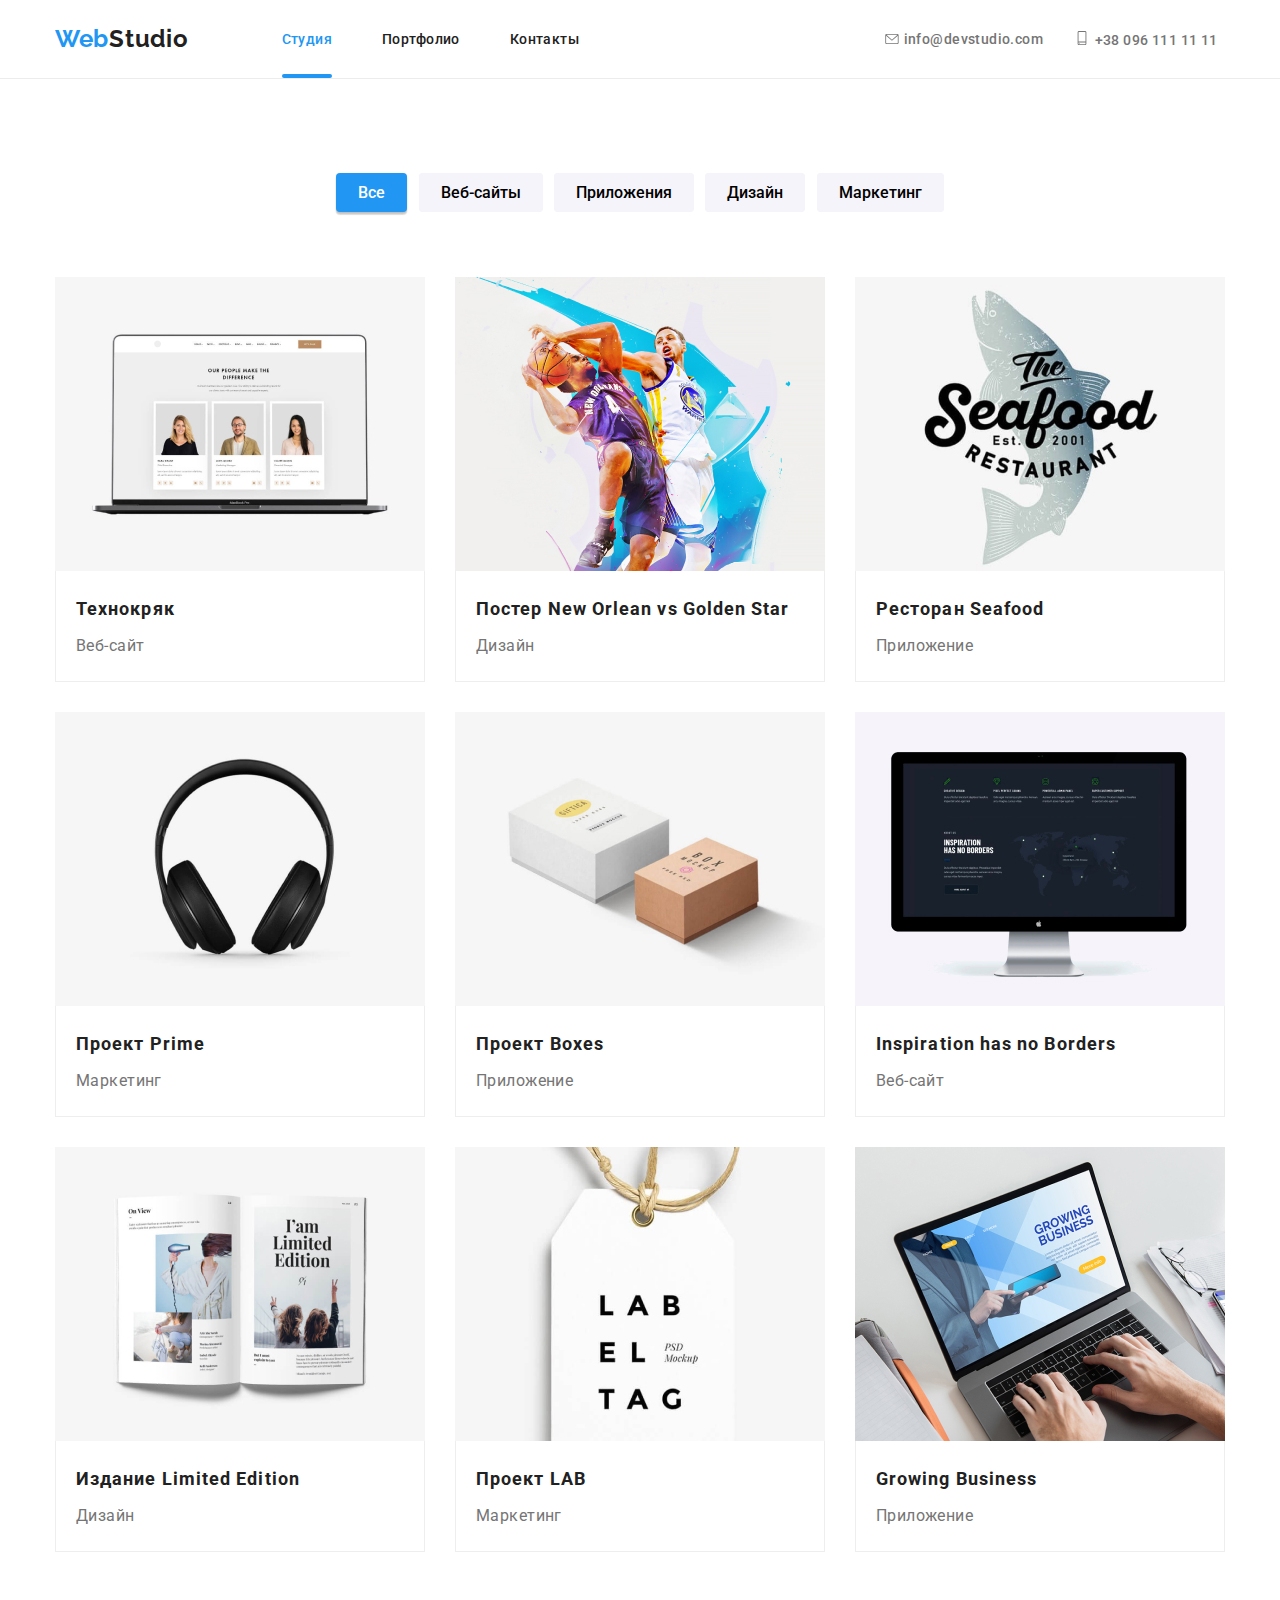
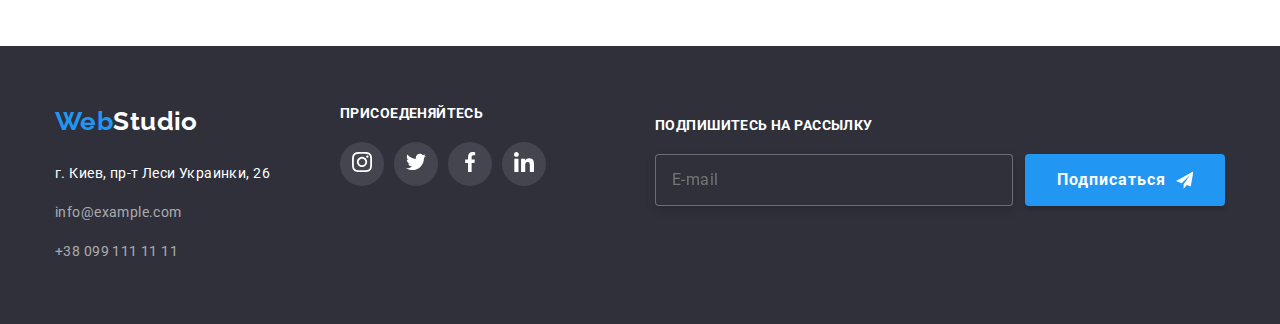
==== commit 2e325c4b: "portf-ready" ====
--- a/portfolio.html
+++ b/portfolio.html
@@ -243,45 +243,47 @@
 
 	<footer class="footer">
 		<div class="container-footer">
-				<ul class="footer-block">
-					<li class="footer-block__li"><a href="#" class="footer-block__title"><span class="footer-block__span">Web</span>Studio</a></li>
-					<li class="footer-block__li"><address class="footer-block__address">г. Киев, пр-т Леси Украинки, 26</address></li>
-					<li class="footer-block__li"><a href="#" class="footer-block__email">info@example.com</a></li>
-					<li class="footer-block__li"><a href="#" class="footer-block__tel">+38 099 111 11 11</a></li>
-				</ul>
-
-				<div class="footer-block2">
-					<p class="footer-block2__text">Присоеденяйтесь</p>
-					<ul class="block2-list">
-						<li class="block2-list__li">
-							<button class="block2-list__soc">
-								<svg class="block2-list__svg" width="20px" height="20px">
-									<use href="./images/icons.svg#icon-instagram"></use>
-								</svg>
-							</button>
-						</li>
-						<li class="block2-list__li">
-							<button class="block2-list__soc">
-								<svg class="block2-list__svg" width="20px" height="20px">
-									<use href="./images/icons.svg#icon-twitter"></use>
-								</svg>
-							</button>
-						</li>
-						<li class="block2-list__li">
-							<button class="block2-list__soc">
-								<svg class="block2-list__svg" width="20px" height="20px">
-									<use href="./images/icons.svg#icon-facebook"></use>
-								</svg>
-							</button>
-						</li>
-						<li class="block2-list__li">
-							<button class="block2-list__soc">
-								<svg class="block2-list__svg" width="20px" height="20px">
-									<use href="./images/icons.svg#icon-linkedin"></use>
-								</svg>
-							</button>
-						</li>
+				<div class="footer-blocks">
+					<ul class="footer-block">
+						<li class="footer-block__li"><a href="#" class="footer-block__title"><span class="footer-block__span">Web</span>Studio</a></li>
+						<li class="footer-block__li"><address class="footer-block__address">г. Киев, пр-т Леси Украинки, 26</address></li>
+						<li class="footer-block__li"><a href="#" class="footer-block__email">info@example.com</a></li>
+						<li class="footer-block__li"><a href="#" class="footer-block__tel">+38 099 111 11 11</a></li>
 					</ul>
+	
+					<div class="footer-block2">
+						<p class="footer-block2__text">Присоеденяйтесь</p>
+						<ul class="block2-list">
+							<li class="block2-list__li">
+								<button class="block2-list__soc">
+									<svg class="block2-list__svg" width="20px" height="20px">
+										<use href="./images/icons.svg#icon-instagram"></use>
+									</svg>
+								</button>
+							</li>
+							<li class="block2-list__li">
+								<button class="block2-list__soc">
+									<svg class="block2-list__svg" width="20px" height="20px">
+										<use href="./images/icons.svg#icon-twitter"></use>
+									</svg>
+								</button>
+							</li>
+							<li class="block2-list__li">
+								<button class="block2-list__soc">
+									<svg class="block2-list__svg" width="20px" height="20px">
+										<use href="./images/icons.svg#icon-facebook"></use>
+									</svg>
+								</button>
+							</li>
+							<li class="block2-list__li">
+								<button class="block2-list__soc">
+									<svg class="block2-list__svg" width="20px" height="20px">
+										<use href="./images/icons.svg#icon-linkedin"></use>
+									</svg>
+								</button>
+							</li>
+						</ul>
+					</div>
 				</div>
 
 				<div class="footer-block3">
--- a/css/main.min.css
+++ b/css/main.min.css
@@ -1,2 +1,2 @@
-.header{border-bottom:1px solid #ececec;position:relative}.header-container{display:-webkit-box;display:-ms-flexbox;display:flex}.menu-container{-webkit-transition:opacity 250ms cubic-bezier(0.4, 0, 0.2, 1),-webkit-transform;transition:opacity 250ms cubic-bezier(0.4, 0, 0.2, 1),-webkit-transform;transition:transform,opacity 250ms cubic-bezier(0.4, 0, 0.2, 1);transition:transform,opacity 250ms cubic-bezier(0.4, 0, 0.2, 1),-webkit-transform}@media (max-width: 767px){.menu-container{width:100%;z-index:1;display:none;background-color:#fff;position:absolute;left:0;margin:0 auto;height:100vh;padding:48px 40px}.menu-container.is-open{display:block}}@media (min-width: 768px){.menu-container{display:-webkit-box;display:-ms-flexbox;display:flex}}.logo{color:#2196f3;font-weight:700;font-family:"Raleway",sans-serif;font-size:24px;letter-spacing:0.03em;line-height:1.19;margin-right:auto;display:-webkit-box;display:-ms-flexbox;display:flex;-webkit-box-align:center;-ms-flex-align:center;align-items:center;padding:24px 0}@media (min-width: 768px){.logo{margin-right:88px}}@media (min-width: 1200px){.logo{margin-right:93px}}.logo-span{color:#212121}@media (max-width: 767px){.header-nav{margin-bottom:200px}}@media (min-width: 768px){.header-nav{display:-webkit-box;display:-ms-flexbox;display:flex;-webkit-box-align:center;-ms-flex-align:center;align-items:center;margin-right:60px}}@media (min-width: 1200px){.header-nav{margin-right:305px}}@media (min-width: 768px){.header-list__nav{display:-webkit-box;display:-ms-flexbox;display:flex}}@media (max-width: 767px){.header-list__li:not(:last-child){margin-bottom:32px}}@media (min-width: 768px){.header-list__li:not(:last-child){margin-right:50px}}.header-list__item{font-weight:500;position:relative;color:#212121;display:block;-webkit-transition:background-color,fill,250ms cubic-bezier(0.4, 0, 0.2, 1);transition:background-color,fill,250ms cubic-bezier(0.4, 0, 0.2, 1)}.header-list__item:hover{color:#2196f3;background-color:#fff}.header-list__item:focus{background-color:#fff;color:#2196f3}@media (max-width: 767px){.header-list__item{font-size:40px}}@media (min-width: 768px){.header-list__item{padding:32px 0}}.current{color:#2196f3}@media (min-width: 768px){.current::after{content:"";position:absolute;bottom:0px;left:0;height:4px;width:100%;background-color:#2196f3;border-radius:2px;-webkit-transition:background-color,opacity 250ms cubic-bezier(0.4, 0, 0.2, 1);transition:background-color,opacity 250ms cubic-bezier(0.4, 0, 0.2, 1)}}@media (min-width: 768px){.header-contacts{margin-left:auto;margin-top:0;margin-bottom:0;display:-webkit-box;display:-ms-flexbox;display:flex;-webkit-box-orient:vertical;-webkit-box-direction:normal;-ms-flex-direction:column;flex-direction:column;-webkit-box-pack:center;-ms-flex-pack:center;justify-content:center}}@media (min-width: 1200px){.header-contacts{display:-webkit-box;display:-ms-flexbox;display:flex;-webkit-box-align:center;-ms-flex-align:center;align-items:center;-webkit-box-orient:horizontal;-webkit-box-direction:normal;-ms-flex-direction:row;flex-direction:row}}@media (max-width: 767px){.header-contacts__li:first-child{margin-bottom:32px}}@media (min-width: 1200px){.header-contacts__li:first-child{margin-right:30px}}@media (max-width: 1199px){.first{margin-bottom:10px}}@media (min-width: 768px){.first{padding-bottom:19px 0}}.header-contacts__item{font-weight:500;color:#757575;-webkit-transition:background-color,fill,250ms cubic-bezier(0.4, 0, 0.2, 1);transition:background-color,fill,250ms cubic-bezier(0.4, 0, 0.2, 1)}.header-contacts__item:hover{color:#2196f3;background-color:#fff}.header-contacts__item:focus{background-color:#fff;color:#2196f3;-webkit-box-shadow:none;box-shadow:none}@media (max-width: 767px){.header-contacts__item{font-size:24px}}@media (min-width: 768px) and (max-width: 1199px){.second{padding-bottom:17px;padding-top:5px}}.header-soc{display:-webkit-box;display:-ms-flexbox;display:flex}@media (min-width: 768px){.header-soc{display:none}}@media (max-width: 480px){.header-soc{-ms-flex-wrap:wrap;flex-wrap:wrap}}.header-soc__li{padding:0 10px}.header-soc__li:not(:last-child){border-right:1px solid rgba(33,33,33,0.2)}.header-soc__li:first-child{padding-left:0}.header-soc__li:last-child{padding-right:0}@media (max-width: 480px){.header-soc__li{margin-bottom:10px;padding:0 10px}}.header-soc__item{font-size:18px;font-weight:500;color:#2196f3}@media (max-width: 767px){.chosen{font-size:34px;color:#2196f3}}@media (min-width: 768px){.chosen{padding-bottom:5px;padding-top:17px}}@media (max-width: 480px){.chosen{font-size:8vw}}@media (max-width: 767px){.last{margin-bottom:64px}}.mail-icon{fill:currentColor}@media (max-width: 767px){.mail-icon{display:none}}.header-menu__button{position:absolute;top:21px;right:15px;background-color:#fff}.menu-button{z-index:10;margin:0;padding:10px 0;background-color:transparent;-webkit-transition:fill 250ms cubic-bezier(0.4, 0, 0.2, 1);transition:fill 250ms cubic-bezier(0.4, 0, 0.2, 1)}.menu-button:focus{fill:#2196f3}@media (min-width: 768px){.menu-button{display:none}}.menu-button .icon-cross{display:none}.menu-button.is-open .icon-cross{display:block}.menu-button.is-open .icon-menu{display:none}*{padding:0;margin:0;border:0}*,*:before,*:after{-webkit-box-sizing:border-box;box-sizing:border-box}nav,footer,header,aside{display:block}html,body{height:100%;width:100%;font-size:100%;line-height:1;font-size:14px;-ms-text-size-adjust:100%;-moz-text-size-adjust:100%;-webkit-text-size-adjust:100%}input,button,textarea{font-family:inherit}input::-ms-clear{display:none}button{cursor:pointer}button::-moz-focus-inner{padding:0;border:0}a,a:visited{text-decoration:none}a:hover{text-decoration:none}ul li{list-style:none}img{vertical-align:top}h1,h2,h3,h4,h5,h6{font-size:inherit;font-weight:400}.btn{background-color:#2196f3;color:#fff;font-size:16px;font-weight:700;line-height:1.87;letter-spacing:0.06em;padding:10px 29px;border-radius:4px}.img{display:block;max-width:100%;height:auto}.hero{max-width:1600px;height:400px;margin-left:auto;margin-right:auto;background-image:-webkit-gradient(linear, left top, right top, from(rgba(47,48,58,0.4)), to(rgba(47,48,58,0.4))),url(../../images/bg-main.jpg);background-image:linear-gradient(to right, rgba(47,48,58,0.4), rgba(47,48,58,0.4)),url(../../images/bg-main.jpg);background-repeat:no-repeat}@media (min-width: 1200px){.hero{height:600px}}@media (min-width: 768px) and (max-width: 1199px){.hero{max-width:768px;height:400px;background-image:url("../../images/tablet-main__bg.jpg")}}@media (max-width: 767px){.hero{max-width:480px;background-image:url("../../images/phone-main__bg.jpg")}}.hero__title{color:#fff;font-size:26px;text-transform:uppercase;font-weight:900;line-height:1.36;text-align:center;letter-spacing:0.06em;margin-bottom:30px}@media (min-width: 1200px){.hero__title{font-size:44px}}.hero__button{display:block;margin:0 auto}.section-hero{padding:118px 0}@media (min-width: 1200px){.section-hero{padding:200px 0}}.btn{background-color:#2196f3;color:#fff;font-size:16px;font-weight:700;line-height:1.87;letter-spacing:0.06em;padding:10px 32px;border-radius:4px}.benefits-benefits{padding-bottom:0}@media (min-width: 768px){.benefits-list{display:-webkit-box;display:-ms-flexbox;display:flex}}@media (min-width: 768px) and (max-width: 1199px){.benefits-list{display:-webkit-box;display:-ms-flexbox;display:flex;-ms-flex-wrap:wrap;flex-wrap:wrap}}@media (min-width: 768px) and (max-width: 1199px){.benefits-list__li{width:354px}.benefits-list__li:nth-child(odd){margin-right:30px}.benefits-list__li:nth-last-child(-n+2){margin-bottom:0}}@media (min-width: 1200px){.benefits-list__li{width:270px;height:251px;margin-bottom:0}.benefits-list__li:not(:last-child){margin-right:30px}}@media (min-width: 768px){.benefits-list__li{margin-bottom:30px}}@media (max-width: 767px){.benefits-list__li:not(:last-child){margin-bottom:30px}}.benefits-list__div{background-color:#f5f4fa;width:100%;height:120px;display:-webkit-box;display:-ms-flexbox;display:flex;-webkit-box-pack:center;-ms-flex-pack:center;justify-content:center;-webkit-box-align:center;-ms-flex-align:center;align-items:center;margin-bottom:30px}@media (min-width: 768px){.benefits-list__div{width:354px}}@media (min-width: 1200px){.benefits-list__div{width:270px}}.benefits-list__title{font-weight:700;text-transform:uppercase;line-height:1.14;margin-bottom:10px}@media (max-width: 767px){.benefits-list__title{text-align:center}}.benefits-list__text{color:#757575;line-height:1.71}.devices-section{padding-bottom:94px}@media (max-width: 1199px){.devices-section{display:none}}.devices-title{font-size:36px;font-weight:700;text-align:center;line-height:1.16}@media (min-width: 768px){.devices-title{margin-bottom:50px}}@media (min-width: 768px) and (max-width: 1199px){.devices-list{display:-webkit-box;display:-ms-flexbox;display:flex;-webkit-box-pack:justify;-ms-flex-pack:justify;justify-content:space-between}}@media (min-width: 1200px){.devices-list{display:-webkit-box;display:-ms-flexbox;display:flex}}.devices-list__photo:not(:last-child){margin-right:30px}.devices-list__device-thumb{position:relative}.devices-list__overlay{position:absolute;display:-webkit-box;display:-ms-flexbox;display:flex;-webkit-box-align:center;-ms-flex-align:center;align-items:center;-webkit-box-pack:center;-ms-flex-pack:center;justify-content:center;bottom:0;left:0;width:100%;height:70px;color:#fff;font-weight:700;font-size:14px;line-height:1.14;text-align:center;letter-spacing:0.03em;text-transform:uppercase;background:rgba(47,48,58,0.8)}.team{background-color:#f5f4fa}.team-title{font-size:28px;font-weight:700;text-align:center;line-height:1.16;margin-bottom:30px}@media (min-width: 1200px){.team-title{margin-bottom:50px}}@media (min-width: 1200px){.team-title{font-size:36px}}.team-list{text-align:center}.team-list>.worker{background:#fff;-webkit-box-shadow:0px 1px 3px rgba(0,0,0,0.12),0px 1px 1px rgba(0,0,0,0.14),0px 2px 1px rgba(0,0,0,0.2);box-shadow:0px 1px 3px rgba(0,0,0,0.12),0px 1px 1px rgba(0,0,0,0.14),0px 2px 1px rgba(0,0,0,0.2);border-radius:0px 0px 4px 4px}@media (min-width: 768px){.team-list{display:-webkit-box;display:-ms-flexbox;display:flex;-ms-flex-wrap:wrap;flex-wrap:wrap;margin:-15px}}@media (max-width: 1199px){.worker:not(:last-child){margin-bottom:30px}}@media (min-width: 768px){.worker:not(:last-child){margin-right:30px}}@media (min-width: 768px){.worker{width:354px}.worker:nth-last-child(-n+2){margin-bottom:0}}@media (min-width: 1200px){.worker{width:270px;margin-bottom:0}}.team-list__div{padding-top:30px}.team-list__name{font-weight:500;font-size:16px;line-height:1.18;margin-bottom:10px}.team-list__position{font-size:16px;color:#757575;line-height:1.18;margin-bottom:16px}.team-soc{display:-webkit-box;display:-ms-flexbox;display:flex;-webkit-box-pack:center;-ms-flex-pack:center;justify-content:center;padding-bottom:30px}.team-soc__li:not(:last-child){margin-right:10px}.team-soc__team{border-radius:50%;width:44px;height:44px;background:#fff;fill:#afb1b8;-webkit-transition:background-color,fill,250ms cubic-bezier(0.4, 0, 0.2, 1);transition:background-color,fill,250ms cubic-bezier(0.4, 0, 0.2, 1)}.team-soc__team:hover{background-color:#2196f3;fill:#fff}.team-soc__team:focus{background-color:#2196f3;fill:#fff}.clients-title{font-weight:700;font-size:28px;line-height:1.16;text-align:center;letter-spacing:0.03em;margin-bottom:30px}@media (min-width: 1200px){.clients-title{font-size:36px;margin-bottom:50px}}.clients-list{display:-webkit-box;display:-ms-flexbox;display:flex;-webkit-box-pack:center;-ms-flex-pack:center;justify-content:center;-ms-flex-wrap:wrap;flex-wrap:wrap}@media (max-width: 767px){.clients-list{-ms-flex-preferred-size:50%;flex-basis:50%}}@media (min-width: 768px) and (max-width: 1199px){.clients-list{-ms-flex-preferred-size:33.3333%;flex-basis:33.3333%}}.clients-list__li{margin-right:30px;margin-bottom:30px}@media (max-width: 767px){.clients-list__li:nth-child(even){margin-right:0}.clients-list__li:nth-last-child(-n+2){margin-bottom:0}}@media (min-width: 768px) and (max-width: 1199px){.clients-list__li:nth-last-child(-n+3){margin-bottom:0}.clients-list__li:nth-child(3n+3){margin-right:0}}@media (min-width: 1200px){.clients-list__li:not(:last-child){margin-right:30px;margin-bottom:0}.clients-list__li:last-child{margin-bottom:0;margin-right:0}}@media (max-width: 479px){.clients-list__li{margin-right:0}.clients-list__li:nth-child(5){margin-bottom:30px}}.clients-list__li:focus,.clients-list__li :hover{background-color:#fff;fill:#2196f3;border:1px solid #2196f3;-webkit-box-shadow:none;box-shadow:none}.clients-list__btn{border:1px solid #afb1b8;border-radius:4px;width:210px;height:92px;background-color:#fff;fill:#afb1b8;-webkit-transition:border,fill,250ms cubic-bezier(0.4, 0, 0.2, 1);transition:border,fill,250ms cubic-bezier(0.4, 0, 0.2, 1)}.clients-list__btn:focus,.clients-list__btn :hover{background-color:#fff;fill:#2196f3;border:1px solid #2196f3;-webkit-box-shadow:none;box-shadow:none}@media (min-width: 768px){.clients-list__btn{width:226px}}@media (min-width: 1200px){.clients-list__btn{width:170px}}.clients-list__svg:hover{border:none}.footer{background-color:#2f303a}@media (min-width: 768px){.footer{padding:60px 0}}.container-footer{margin:0 auto;padding:0px 15px}@media (max-width: 1199px){.container-footer{text-align:center}}@media (max-width: 767px){.container-footer{padding:60px 15px}}@media (min-width: 768px){.container-footer{display:-webkit-box;display:-ms-flexbox;display:flex;-webkit-box-align:baseline;-ms-flex-align:baseline;align-items:baseline;-ms-flex-wrap:wrap;flex-wrap:wrap;max-width:768px}}@media (min-width: 1200px){.container-footer{max-width:1200px}}.footer-block{margin-bottom:60px}@media (min-width: 768px) and (max-width: 1199px){.footer-block{margin-right:165px;margin-left:76px}}@media (min-width: 1200px){.footer-block{margin-right:70px;margin-bottom:0}}.footer-block__title{font-family:"Raleway",sans-serif;font-weight:700;font-size:24px;color:#fff;line-height:1.19;margin-bottom:20px}.footer-block__title:focus{background-color:#2f303a}@media (min-width: 1200px){.footer-block__title{font-size:26px}}.footer-block__span{color:#2196f3}.footer-block__address{font-style:normal;color:#fff;line-height:1.71;margin-bottom:8px;margin-top:20px}@media (min-width: 1200px){.footer-block__address{margin-top:25px}}.footer-block__email{margin-bottom:8px}.footer-block__email,.footer-block__tel{color:rgba(255,255,255,0.6);line-height:1.71;display:block;-webkit-transition:background-color,color,250ms cubic-bezier(0.4, 0, 0.2, 1);transition:background-color,color,250ms cubic-bezier(0.4, 0, 0.2, 1)}.footer-block__email:hover,.footer-block__tel:hover{color:#2196f3;background-color:#2f303a}.footer-block__email:focus,.footer-block__tel:focus{color:#2196f3;background-color:#2f303a}@media (min-width: 768px){.footer-block__email,.footer-block__tel{margin-top:8px}}@media (min-width: 1200px){.footer-block__email,.footer-block__tel{margin-top:15px}}@media (max-width: 1199px){.footer-block2{margin-bottom:60px}}@media (min-width: 1200px){.footer-block2{margin-right:auto}}.footer-block2__text{text-transform:uppercase;font-weight:700;font-size:14px;line-height:1.14;letter-spacing:0.03em;color:#fff;margin-bottom:20px}.block2-list{display:-webkit-box;display:-ms-flexbox;display:flex;-webkit-box-pack:center;-ms-flex-pack:center;justify-content:center}.block2-list__li:not(:last-child){margin-right:10px}.block2-list__soc{border-radius:50%;width:44px;height:44px;background:rgba(255,255,255,0.1);-webkit-transition:background-color,color,250ms cubic-bezier(0.4, 0, 0.2, 1);transition:background-color,color,250ms cubic-bezier(0.4, 0, 0.2, 1)}.block2-list__soc:hover{background-color:#2196f3}.block2-list__soc:focus{background-color:#2196f3}.block2-list__svg{fill:#fff}@media (min-width: 768px) and (max-width: 1199px){.footer-block3{margin:0 auto}}.footer-block3__text{font-weight:700;line-height:1.14;letter-spacing:0.03em;text-transform:uppercase;color:#fff;margin-bottom:20px}.footer-block3__form{display:-webkit-box;display:-ms-flexbox;display:flex;-webkit-box-orient:vertical;-webkit-box-direction:normal;-ms-flex-direction:column;flex-direction:column}@media (min-width: 1200px){.footer-block3__form{-webkit-box-orient:horizontal;-webkit-box-direction:normal;-ms-flex-direction:row;flex-direction:row}}.footer-block3__form input{padding:15px 0px 15px 16px;font-size:16px;line-height:1.25;letter-spacing:0.03em;color:rgba(255,255,255,0.6)}@media (max-width: 1199px){.footer-block3__form input{margin-bottom:20px}}.footer-block3__input{display:block;width:100%;margin:0 auto;border:1px solid rgba(255,255,255,0.3);-webkit-filter:drop-shadow(0px 4px 4px rgba(0,0,0,0.15));filter:drop-shadow(0px 4px 4px rgba(0,0,0,0.15));border-radius:4px;background:#2f303a}.footer-block3__input:focus{background:#2f303a}@media (min-width: 480px){.footer-block3__input{width:450px}}@media (min-width: 1200px){.footer-block3__input{width:358px;margin-right:12px}}.footer-btn{-webkit-box-shadow:0px 4px 4px rgba(0,0,0,0.15);box-shadow:0px 4px 4px rgba(0,0,0,0.15);display:-webkit-box;display:-ms-flexbox;display:flex;margin:0 auto;-webkit-box-align:center;-ms-flex-align:center;align-items:center;text-align:center;width:200px}.footer-block3__btnicon{width:24px;height:24px;margin-left:10px}.backdrop{position:fixed;width:100%;height:100%;top:0;left:0;z-index:15;background:rgba(0,0,0,0.2);-webkit-transition:opacity 250ms cubic-bezier(0.4, 0, 0.2, 1),-webkit-transform;transition:opacity 250ms cubic-bezier(0.4, 0, 0.2, 1),-webkit-transform;transition:transform,opacity 250ms cubic-bezier(0.4, 0, 0.2, 1);transition:transform,opacity 250ms cubic-bezier(0.4, 0, 0.2, 1),-webkit-transform}.backdrop.is-hidden{opacity:0;pointer-events:none}.modal{display:block;position:relative;top:50%;left:50%;width:450px;height:609px;-webkit-transform:translate(-50%, -50%) scale(1);transform:translate(-50%, -50%) scale(1);background-color:#fff;border-radius:4px;padding:40px;-webkit-transition:-webkit-transform 250ms cubic-bezier(0.4, 0, 0.2, 1);transition:-webkit-transform 250ms cubic-bezier(0.4, 0, 0.2, 1);transition:transform 250ms cubic-bezier(0.4, 0, 0.2, 1);transition:transform 250ms cubic-bezier(0.4, 0, 0.2, 1), -webkit-transform 250ms cubic-bezier(0.4, 0, 0.2, 1)}@media (min-width: 1200px){.modal{width:528px;height:581px}}.modal__button{position:absolute;display:block;width:30px;height:30px;border-radius:50%;background-color:#fff;border:1px solid rgba(0,0,0,0.1);top:8px;right:8px}.modal__button:focus{fill:#2196f3;-webkit-box-shadow:none;box-shadow:none}.modal-container__title{font-weight:700;font-size:20px;line-height:1.15;text-align:center;letter-spacing:0.03em;color:#212121;margin-bottom:12px}.modal-form__name{display:block;color:#757575;position:relative;font-size:12px;line-height:1.16;letter-spacing:0.01em;margin-bottom:10px;-webkit-transition:outline,background-color 250ms cubic-bezier(0.4, 0, 0.2, 1);transition:outline,background-color 250ms cubic-bezier(0.4, 0, 0.2, 1)}.modal-form__input{width:100%;height:40px;border:1px solid rgba(33,33,33,0.2);border-radius:4px;margin-top:4px;color:#212121;padding-left:42px;-webkit-transition:outline,border-color 250ms cubic-bezier(0.4, 0, 0.2, 1);transition:outline,border-color 250ms cubic-bezier(0.4, 0, 0.2, 1)}.modal-form__input:focus{background-color:#fff;outline:1px solid #2196f3;border:none}.modal-form__icon{width:18px;height:18px;position:absolute;top:50%;left:12px;display:inline-block;fill:#212121;-webkit-transition:fill 250ms cubic-bezier(0.4, 0, 0.2, 1);transition:fill 250ms cubic-bezier(0.4, 0, 0.2, 1)}.modal-form__input:focus ~ .modal-form__icon{fill:#2196f3}.last-field{margin-bottom:20px;line-height:1.14;letter-spacing:0.01em}.modal-form__textarea{width:100%;height:40px;border:1px solid rgba(33,33,33,0.2);border-radius:4px;margin-top:4px;padding:12px 16px;resize:none;height:120px;color:#212121;-webkit-transition:background-color,outline 250ms cubic-bezier(0.4, 0, 0.2, 1);transition:background-color,outline 250ms cubic-bezier(0.4, 0, 0.2, 1)}.modal-form__textarea:focus{background-color:#fff;outline:1px solid #2196f3;border:none}@media (min-width: 1200px){.modal-form__textarea{width:448px}}.agree{display:inline-block;line-height:1.71;letter-spacing:0.03em;color:#757575;margin-bottom:30px;position:relative;left:50%;-webkit-transform:translate(-50%, 0);transform:translate(-50%, 0)}@media (max-width: 1199px){.agree{font-size:12px}}.agree__checkbox{-moz-appearance:none;-webkit-appearance:none;appearance:none}.agree__checkbox-icon{display:inline-block;width:15px;height:15px;border:2px solid #212121;border-radius:2px;position:relative;top:2px;margin-right:5px;-webkit-transition:background-color 250ms cubic-bezier(0.4, 0, 0.2, 1);transition:background-color 250ms cubic-bezier(0.4, 0, 0.2, 1)}@media (min-width: 1200px){.agree__checkbox-icon{margin-right:8px}}.agree__checkbox:checked+.agree__checkbox-icon{border-color:#2196f3;background-color:#2196f3;background-image:url("../images/agree.svg");background-size:contain;background-origin:border-box;background-repeat:no-repeat}.agree__checkbox:focus+.agree__checkbox-icon{border-color:#2196f3}.agree__span{color:#2196f3;text-decoration:underline}.agree__span:focus{background:#fff;-webkit-box-shadow:none;box-shadow:none}.modal-btn{display:block;margin:0 auto;background-color:#2196f3;color:#fff;font-size:16px;font-weight:700;line-height:1.87;letter-spacing:0.06em;border-radius:4px;padding:10px 55px;-webkit-box-shadow:0px 4px 4px rgba(0,0,0,0.15);box-shadow:0px 4px 4px rgba(0,0,0,0.15)}.filter{margin-bottom:40px}@media (min-width: 768px){.filter{margin-bottom:30px;text-align:center}}@media (min-width: 1200px){.filter{margin-bottom:50px}}.filter__li{margin-left:8px}.filter__li:first-child{margin-left:0}.filter__li:nth-child(-n+3){margin-bottom:15px}.filter__item{padding:6px 22px;-webkit-transition:background-color,color,250ms cubic-bezier(0.4, 0, 0.2, 1),-webkit-box-shadow;transition:background-color,color,250ms cubic-bezier(0.4, 0, 0.2, 1),-webkit-box-shadow;transition:background-color,color,box-shadow,250ms cubic-bezier(0.4, 0, 0.2, 1);transition:background-color,color,box-shadow,250ms cubic-bezier(0.4, 0, 0.2, 1),-webkit-box-shadow}.filter__li,.filter__item{font-size:16px;line-height:1.7;font-weight:500;background-color:#f5f4fa;display:inline-block;border-radius:4px;-webkit-transition:background-color,color,250ms cubic-bezier(0.4, 0, 0.2, 1),-webkit-box-shadow;transition:background-color,color,250ms cubic-bezier(0.4, 0, 0.2, 1),-webkit-box-shadow;transition:background-color,color,box-shadow,250ms cubic-bezier(0.4, 0, 0.2, 1);transition:background-color,color,box-shadow,250ms cubic-bezier(0.4, 0, 0.2, 1),-webkit-box-shadow}.filter__li:hover,.filter__li :focus,.filter__item:hover,.filter__item :focus{background-color:#2196f3;color:#fff;-webkit-box-shadow:0px 3px 1px rgba(0,0,0,0.1),0px 1px 2px rgba(0,0,0,0.08),0px 2px 2px rgba(0,0,0,0.12);box-shadow:0px 3px 1px rgba(0,0,0,0.1),0px 1px 2px rgba(0,0,0,0.08),0px 2px 2px rgba(0,0,0,0.12)}.active{background-color:#2196f3;color:#fff;-webkit-box-shadow:0px 3px 1px rgba(0,0,0,0.1),0px 1px 2px rgba(0,0,0,0.08),0px 2px 2px rgba(0,0,0,0.12);box-shadow:0px 3px 1px rgba(0,0,0,0.1),0px 1px 2px rgba(0,0,0,0.08),0px 2px 2px rgba(0,0,0,0.12)}@media (min-width: 768px){.shop-list{display:-webkit-box;display:-ms-flexbox;display:flex;-ms-flex-wrap:wrap;flex-wrap:wrap;margin-left:calc(-1 * 30px);margin-top:calc(-1 * 30px)}}.shop-list__li{margin-bottom:30px;color:#eee;position:relative;overflow:hidden;width:100%;-webkit-transition:opacity 250ms cubic-bezier(0.4, 0, 0.2, 1),-webkit-box-shadow 250ms cubic-bezier(0.4, 0, 0.2, 1);transition:opacity 250ms cubic-bezier(0.4, 0, 0.2, 1),-webkit-box-shadow 250ms cubic-bezier(0.4, 0, 0.2, 1);transition:box-shadow 250ms cubic-bezier(0.4, 0, 0.2, 1),opacity 250ms cubic-bezier(0.4, 0, 0.2, 1);transition:box-shadow 250ms cubic-bezier(0.4, 0, 0.2, 1),opacity 250ms cubic-bezier(0.4, 0, 0.2, 1),-webkit-box-shadow 250ms cubic-bezier(0.4, 0, 0.2, 1)}.shop-list__li:hover{-webkit-box-shadow:0px 1px 1px rgba(0,0,0,0.12),0px 4px 4px rgba(0,0,0,0.06),1px 4px 6px rgba(0,0,0,0.16);box-shadow:0px 1px 1px rgba(0,0,0,0.12),0px 4px 4px rgba(0,0,0,0.06),1px 4px 6px rgba(0,0,0,0.16)}.shop-list__li:focus{background-color:#fff}@media (min-width: 768px){.shop-list__li{margin-left:30px;margin-top:30px;width:354px;height:440px}.shop-list__li:last-child{margin-bottom:0}}@media (min-width: 1200px){.shop-list__li{width:calc((100% - 90px) / 3);width:370px;height:404px}}.shop-list__item{display:block}.shop-list__item:focus{-webkit-box-shadow:0px 1px 1px rgba(0,0,0,0.12),0px 4px 4px rgba(0,0,0,0.06),1px 4px 6px rgba(0,0,0,0.16);box-shadow:0px 1px 1px rgba(0,0,0,0.12),0px 4px 4px rgba(0,0,0,0.06),1px 4px 6px rgba(0,0,0,0.16)}.shop-thumb{position:relative;overflow:hidden}.shop-thumb__hover{margin:0;padding:63px 24px;position:absolute;top:0;left:0;width:100%;height:100%;font-size:18px;line-height:1.56;letter-spacing:0.03em;color:#fff;background-color:rgba(33,150,243,0.9);-webkit-transform:translateY(100%);transform:translateY(100%);-webkit-transition:opacity 250ms cubic-bezier(0.4, 0, 0.2, 1),-webkit-transform 250ms cubic-bezier(0.4, 0, 0.2, 1);transition:opacity 250ms cubic-bezier(0.4, 0, 0.2, 1),-webkit-transform 250ms cubic-bezier(0.4, 0, 0.2, 1);transition:opacity 250ms cubic-bezier(0.4, 0, 0.2, 1),transform 250ms cubic-bezier(0.4, 0, 0.2, 1);transition:opacity 250ms cubic-bezier(0.4, 0, 0.2, 1),transform 250ms cubic-bezier(0.4, 0, 0.2, 1),-webkit-transform 250ms cubic-bezier(0.4, 0, 0.2, 1);opacity:0}.shop-list__item:hover .shop-thumb__hover{opacity:1;-webkit-transform:translateY(0);transform:translateY(0)}.shop-list__item:focus .shop-thumb__hover{opacity:1;-webkit-transform:translateY(0);transform:translateY(0)}.shop-thumb__img{display:block;max-width:100%;width:100%}.item-div{padding:20px;border-right:1px solid #eee;border-bottom:1px solid #eee;border-left:1px solid #eee}.item-div__title{font-size:18px;font-weight:700;line-height:2;color:#212121;letter-spacing:0.06em;margin-bottom:4px}.item-div__text{font-size:16px;line-height:1.9;color:#757575;line-height:1.87}body{font-family:"Roboto",sans-serif;color:#212121;font-size:14px;letter-spacing:0.03em}.color{background-color:#f5f4fa}.container{padding:0 15px;margin:0 auto}@media (min-width: 480px){.container{width:480px}}@media (min-width: 768px){.container{width:768px}}@media (min-width: 1200px){.container{width:1200px}}.section{padding:60px 0}@media (min-width: 1200px){.section{padding:94px 0}}
+.header{border-bottom:1px solid #ececec;position:relative}.header-container{display:-webkit-box;display:-ms-flexbox;display:flex}.menu-container{-webkit-transition:opacity 250ms cubic-bezier(0.4, 0, 0.2, 1),-webkit-transform;transition:opacity 250ms cubic-bezier(0.4, 0, 0.2, 1),-webkit-transform;transition:transform,opacity 250ms cubic-bezier(0.4, 0, 0.2, 1);transition:transform,opacity 250ms cubic-bezier(0.4, 0, 0.2, 1),-webkit-transform}@media (max-width: 767px){.menu-container{width:100%;z-index:1;display:none;background-color:#fff;position:absolute;left:0;margin:0 auto;height:100vh;padding:48px 40px}.menu-container.is-open{display:block}}@media (min-width: 768px){.menu-container{display:-webkit-box;display:-ms-flexbox;display:flex}}.logo{color:#2196f3;font-weight:700;font-family:"Raleway",sans-serif;font-size:24px;letter-spacing:0.03em;line-height:1.19;margin-right:auto;display:-webkit-box;display:-ms-flexbox;display:flex;-webkit-box-align:center;-ms-flex-align:center;align-items:center;padding:24px 0}@media (min-width: 768px){.logo{margin-right:88px}}@media (min-width: 1200px){.logo{margin-right:93px}}.logo-span{color:#212121}@media (max-width: 767px){.header-nav{margin-bottom:200px}}@media (min-width: 768px){.header-nav{display:-webkit-box;display:-ms-flexbox;display:flex;-webkit-box-align:center;-ms-flex-align:center;align-items:center;margin-right:60px}}@media (min-width: 1200px){.header-nav{margin-right:305px}}@media (min-width: 768px){.header-list__nav{display:-webkit-box;display:-ms-flexbox;display:flex}}@media (max-width: 767px){.header-list__li:not(:last-child){margin-bottom:32px}}@media (min-width: 768px){.header-list__li:not(:last-child){margin-right:50px}}.header-list__item{font-weight:500;position:relative;color:#212121;display:block;-webkit-transition:background-color,fill,250ms cubic-bezier(0.4, 0, 0.2, 1);transition:background-color,fill,250ms cubic-bezier(0.4, 0, 0.2, 1)}.header-list__item:hover{color:#2196f3;background-color:#fff}.header-list__item:focus{background-color:#fff;color:#2196f3}@media (max-width: 767px){.header-list__item{font-size:40px}}@media (min-width: 768px){.header-list__item{padding:32px 0}}.current{color:#2196f3}@media (min-width: 768px){.current::after{content:"";position:absolute;bottom:0px;left:0;height:4px;width:100%;background-color:#2196f3;border-radius:2px;-webkit-transition:background-color,opacity 250ms cubic-bezier(0.4, 0, 0.2, 1);transition:background-color,opacity 250ms cubic-bezier(0.4, 0, 0.2, 1)}}@media (min-width: 768px){.header-contacts{margin-left:auto;margin-top:0;margin-bottom:0;display:-webkit-box;display:-ms-flexbox;display:flex;-webkit-box-orient:vertical;-webkit-box-direction:normal;-ms-flex-direction:column;flex-direction:column;-webkit-box-pack:center;-ms-flex-pack:center;justify-content:center}}@media (min-width: 1200px){.header-contacts{display:-webkit-box;display:-ms-flexbox;display:flex;-webkit-box-align:center;-ms-flex-align:center;align-items:center;-webkit-box-orient:horizontal;-webkit-box-direction:normal;-ms-flex-direction:row;flex-direction:row}}@media (max-width: 767px){.header-contacts__li:first-child{margin-bottom:32px}}@media (min-width: 1200px){.header-contacts__li:first-child{margin-right:30px}}@media (max-width: 1199px){.first{margin-bottom:10px}}@media (min-width: 1200px){.chosen{padding:30px 0}}@media (max-width: 767px){.chosen{font-size:34px;color:#2196f3}}@media (min-width: 768px) and (max-width: 1199px){.chosen{padding-top:20px}}@media (max-width: 480px){.chosen{font-size:8vw}}@media (max-width: 767px){.last{margin-bottom:64px}}@media (min-width: 1200px){.second{padding:30px 0}}@media (min-width: 768px) and (max-width: 1199px){.second{padding-bottom:20px}}.header-contacts__item{font-weight:500;color:#757575;-webkit-transition:background-color,fill,250ms cubic-bezier(0.4, 0, 0.2, 1);transition:background-color,fill,250ms cubic-bezier(0.4, 0, 0.2, 1)}.header-contacts__item:hover{color:#2196f3;background-color:#fff}.header-contacts__item:focus{background-color:#fff;color:#2196f3;-webkit-box-shadow:none;box-shadow:none}@media (max-width: 767px){.header-contacts__item{font-size:24px}}.header-soc{display:-webkit-box;display:-ms-flexbox;display:flex}@media (min-width: 768px){.header-soc{display:none}}@media (max-width: 480px){.header-soc{-ms-flex-wrap:wrap;flex-wrap:wrap}}.header-soc__li{padding:0 10px}.header-soc__li:not(:last-child){border-right:1px solid rgba(33,33,33,0.2)}.header-soc__li:first-child{padding-left:0}.header-soc__li:last-child{padding-right:0}@media (max-width: 480px){.header-soc__li{margin-bottom:10px;padding:0 10px}}.header-soc__item{font-size:18px;font-weight:500;color:#2196f3}.mail-icon{fill:currentColor}@media (max-width: 767px){.mail-icon{display:none}}.header-menu__button{position:absolute;top:21px;right:15px;background-color:#fff}.menu-button{z-index:10;margin:0;padding:10px 0;background-color:transparent;-webkit-transition:fill 250ms cubic-bezier(0.4, 0, 0.2, 1);transition:fill 250ms cubic-bezier(0.4, 0, 0.2, 1)}.menu-button:focus{fill:#2196f3}@media (min-width: 768px){.menu-button{display:none}}.menu-button .icon-cross{display:none}.menu-button.is-open .icon-cross{display:block}.menu-button.is-open .icon-menu{display:none}*{padding:0;margin:0;border:0}*,*:before,*:after{-webkit-box-sizing:border-box;box-sizing:border-box}nav,footer,header,aside{display:block}html,body{height:100%;width:100%;font-size:100%;line-height:1;font-size:14px;-ms-text-size-adjust:100%;-moz-text-size-adjust:100%;-webkit-text-size-adjust:100%}input,button,textarea{font-family:inherit}input::-ms-clear{display:none}button{cursor:pointer}button::-moz-focus-inner{padding:0;border:0}a,a:visited{text-decoration:none}a:hover{text-decoration:none}ul li{list-style:none}img{vertical-align:top}h1,h2,h3,h4,h5,h6{font-size:inherit;font-weight:400}.btn{background-color:#2196f3;color:#fff;font-size:16px;font-weight:700;line-height:1.87;letter-spacing:0.06em;padding:10px 29px;border-radius:4px}.img{display:block;max-width:100%;height:auto}.hero{max-width:1600px;height:400px;margin-left:auto;margin-right:auto;background-image:-webkit-gradient(linear, left top, right top, from(rgba(47,48,58,0.4)), to(rgba(47,48,58,0.4))),url(../../images/bg-main.jpg);background-image:linear-gradient(to right, rgba(47,48,58,0.4), rgba(47,48,58,0.4)),url(../../images/bg-main.jpg);background-repeat:no-repeat}@media (min-width: 1200px){.hero{height:600px}}@media (min-width: 768px) and (max-width: 1199px){.hero{max-width:768px;height:400px;background-image:url("../../images/tablet-main__bg.jpg")}}@media (max-width: 767px){.hero{max-width:480px;background-image:url("../../images/phone-main__bg.jpg")}}.hero__title{color:#fff;font-size:26px;text-transform:uppercase;font-weight:900;line-height:1.36;text-align:center;letter-spacing:0.06em;margin-bottom:30px}@media (min-width: 1200px){.hero__title{font-size:44px}}.hero__button{display:block;margin:0 auto}.section-hero{padding:118px 0}@media (min-width: 1200px){.section-hero{padding:200px 0}}.btn{background-color:#2196f3;color:#fff;font-size:16px;font-weight:700;line-height:1.87;letter-spacing:0.06em;padding:10px 32px;border-radius:4px}.benefits-benefits{padding-bottom:0}@media (min-width: 768px){.benefits-list{display:-webkit-box;display:-ms-flexbox;display:flex}}@media (min-width: 768px) and (max-width: 1199px){.benefits-list{display:-webkit-box;display:-ms-flexbox;display:flex;-ms-flex-wrap:wrap;flex-wrap:wrap}}@media (min-width: 768px) and (max-width: 1199px){.benefits-list__li{width:354px}.benefits-list__li:nth-child(odd){margin-right:30px}.benefits-list__li:nth-last-child(-n+2){margin-bottom:0}}@media (min-width: 1200px){.benefits-list__li{width:270px;height:251px;margin-bottom:0}.benefits-list__li:not(:last-child){margin-right:30px}}@media (min-width: 768px){.benefits-list__li{margin-bottom:30px}}@media (max-width: 767px){.benefits-list__li:not(:last-child){margin-bottom:30px}}.benefits-list__div{background-color:#f5f4fa;width:100%;height:120px;display:-webkit-box;display:-ms-flexbox;display:flex;-webkit-box-pack:center;-ms-flex-pack:center;justify-content:center;-webkit-box-align:center;-ms-flex-align:center;align-items:center;margin-bottom:30px}@media (min-width: 768px){.benefits-list__div{width:354px}}@media (min-width: 1200px){.benefits-list__div{width:270px}}.benefits-list__title{font-weight:700;text-transform:uppercase;line-height:1.14;margin-bottom:10px}@media (max-width: 767px){.benefits-list__title{text-align:center}}.benefits-list__text{color:#757575;line-height:1.71}.devices-section{padding-bottom:94px}@media (max-width: 1199px){.devices-section{display:none}}.devices-title{font-size:36px;font-weight:700;text-align:center;line-height:1.16}@media (min-width: 768px){.devices-title{margin-bottom:50px}}@media (min-width: 768px) and (max-width: 1199px){.devices-list{display:-webkit-box;display:-ms-flexbox;display:flex;-webkit-box-pack:justify;-ms-flex-pack:justify;justify-content:space-between}}@media (min-width: 1200px){.devices-list{display:-webkit-box;display:-ms-flexbox;display:flex}}.devices-list__photo:not(:last-child){margin-right:30px}.devices-list__device-thumb{position:relative}.devices-list__overlay{position:absolute;display:-webkit-box;display:-ms-flexbox;display:flex;-webkit-box-align:center;-ms-flex-align:center;align-items:center;-webkit-box-pack:center;-ms-flex-pack:center;justify-content:center;bottom:0;left:0;width:100%;height:70px;color:#fff;font-weight:700;font-size:14px;line-height:1.14;text-align:center;letter-spacing:0.03em;text-transform:uppercase;background:rgba(47,48,58,0.8)}.team{background-color:#f5f4fa}.team-title{font-size:28px;font-weight:700;text-align:center;line-height:1.16;margin-bottom:30px}@media (min-width: 1200px){.team-title{margin-bottom:50px}}@media (min-width: 1200px){.team-title{font-size:36px}}.team-list{text-align:center}.team-list>.worker{background:#fff;-webkit-box-shadow:0px 1px 3px rgba(0,0,0,0.12),0px 1px 1px rgba(0,0,0,0.14),0px 2px 1px rgba(0,0,0,0.2);box-shadow:0px 1px 3px rgba(0,0,0,0.12),0px 1px 1px rgba(0,0,0,0.14),0px 2px 1px rgba(0,0,0,0.2);border-radius:0px 0px 4px 4px}@media (min-width: 768px){.team-list{display:-webkit-box;display:-ms-flexbox;display:flex;-ms-flex-wrap:wrap;flex-wrap:wrap}}@media (max-width: 1199px){.worker:not(:last-child){margin-bottom:30px}}@media (min-width: 768px){.worker:not(:last-child){margin-right:30px}}@media (min-width: 768px){.worker{width:354px}.worker:nth-last-child(-n+2){margin-bottom:0}}@media (min-width: 768px) and (max-width: 1199px){.worker:nth-child(even){margin-right:0}}@media (min-width: 1200px){.worker{width:270px;margin-bottom:0}}.team-list__div{padding-top:30px}.team-list__name{font-weight:500;font-size:16px;line-height:1.18;margin-bottom:10px}.team-list__position{font-size:16px;color:#757575;line-height:1.18;margin-bottom:16px}.team-soc{display:-webkit-box;display:-ms-flexbox;display:flex;-webkit-box-pack:center;-ms-flex-pack:center;justify-content:center;padding-bottom:30px}.team-soc__li:not(:last-child){margin-right:10px}.team-soc__team{border-radius:50%;width:44px;height:44px;background:#fff;fill:#afb1b8;-webkit-transition:background-color,fill,250ms cubic-bezier(0.4, 0, 0.2, 1);transition:background-color,fill,250ms cubic-bezier(0.4, 0, 0.2, 1)}.team-soc__team:hover{background-color:#2196f3;fill:#fff}.team-soc__team:focus{background-color:#2196f3;fill:#fff}.clients-title{font-weight:700;font-size:28px;line-height:1.16;text-align:center;letter-spacing:0.03em;margin-bottom:30px}@media (min-width: 1200px){.clients-title{font-size:36px;margin-bottom:50px}}.clients-list{display:-webkit-box;display:-ms-flexbox;display:flex;-webkit-box-pack:center;-ms-flex-pack:center;justify-content:center;-ms-flex-wrap:wrap;flex-wrap:wrap}@media (max-width: 767px){.clients-list{-ms-flex-preferred-size:50%;flex-basis:50%}}@media (min-width: 768px) and (max-width: 1199px){.clients-list{-ms-flex-preferred-size:33.3333%;flex-basis:33.3333%}}.clients-list__li{margin-right:30px;margin-bottom:30px}@media (max-width: 767px){.clients-list__li:nth-child(even){margin-right:0}.clients-list__li:nth-last-child(-n+2){margin-bottom:0}}@media (min-width: 768px) and (max-width: 1199px){.clients-list__li:nth-last-child(-n+3){margin-bottom:0}.clients-list__li:nth-child(3n+3){margin-right:0}}@media (min-width: 1200px){.clients-list__li:not(:last-child){margin-right:30px;margin-bottom:0}.clients-list__li:last-child{margin-bottom:0;margin-right:0}}@media (max-width: 479px){.clients-list__li{margin-right:0}.clients-list__li:nth-child(5){margin-bottom:30px}}.clients-list__li:focus,.clients-list__li :hover{background-color:#fff;fill:#2196f3;border:1px solid #2196f3;-webkit-box-shadow:none;box-shadow:none}.clients-list__btn{border:1px solid #afb1b8;border-radius:4px;width:210px;height:92px;background-color:#fff;fill:#afb1b8;-webkit-transition:border,fill,250ms cubic-bezier(0.4, 0, 0.2, 1);transition:border,fill,250ms cubic-bezier(0.4, 0, 0.2, 1)}.clients-list__btn:focus,.clients-list__btn :hover{background-color:#fff;fill:#2196f3;border:1px solid #2196f3;-webkit-box-shadow:none;box-shadow:none}@media (min-width: 768px){.clients-list__btn{width:226px}}@media (min-width: 1200px){.clients-list__btn{width:170px}}.clients-list__svg:hover{border:none}.footer{background-color:#2f303a}@media (min-width: 768px){.footer{padding:60px 0}}.container-footer{margin:0 auto;padding:0px 15px}@media (max-width: 1199px){.container-footer{text-align:center}}@media (max-width: 767px){.container-footer{padding:60px 15px}}@media (min-width: 768px){.container-footer{display:-webkit-box;display:-ms-flexbox;display:flex;-webkit-box-align:baseline;-ms-flex-align:baseline;align-items:baseline;-ms-flex-wrap:wrap;flex-wrap:wrap;max-width:768px}}@media (min-width: 1200px){.container-footer{max-width:1200px}}@media (min-width: 768px) and (max-width: 1199px){.footer-blocks{display:-webkit-box;display:-ms-flexbox;display:flex;padding:0px 89px 0px 76px}}@media (max-width: 1199px){.footer-blocks{margin-bottom:60px}}@media (min-width: 1200px){.footer-blocks{display:-webkit-box;display:-ms-flexbox;display:flex;margin-right:auto}}@media (min-width: 768px) and (max-width: 1199px){.footer-block{margin-right:165px}}@media (min-width: 1200px){.footer-block{margin-right:70px;margin-bottom:0}}@media (max-width: 767px){.footer-block{margin-bottom:60px}}.footer-block__title{font-family:"Raleway",sans-serif;font-weight:700;font-size:24px;color:#fff;line-height:1.19;margin-bottom:20px}.footer-block__title:focus{background-color:#2f303a}@media (min-width: 1200px){.footer-block__title{font-size:26px}}.footer-block__span{color:#2196f3}.footer-block__address{font-style:normal;color:#fff;line-height:1.71;margin-bottom:8px;margin-top:20px}@media (min-width: 1200px){.footer-block__address{margin-top:25px}}.footer-block__email{margin-bottom:8px}.footer-block__email,.footer-block__tel{color:rgba(255,255,255,0.6);line-height:1.71;display:block;-webkit-transition:background-color,color,250ms cubic-bezier(0.4, 0, 0.2, 1);transition:background-color,color,250ms cubic-bezier(0.4, 0, 0.2, 1)}.footer-block__email:hover,.footer-block__tel:hover{color:#2196f3;background-color:#2f303a}.footer-block__email:focus,.footer-block__tel:focus{color:#2196f3;background-color:#2f303a}@media (min-width: 768px){.footer-block__email,.footer-block__tel{margin-top:8px}}@media (min-width: 1200px){.footer-block__email,.footer-block__tel{margin-top:15px}}@media (min-width: 1200px){.footer-block2{margin-right:auto}}.footer-block2__text{text-transform:uppercase;font-weight:700;font-size:14px;line-height:1.14;letter-spacing:0.03em;color:#fff;margin-bottom:20px}.block2-list{display:-webkit-box;display:-ms-flexbox;display:flex;-webkit-box-pack:center;-ms-flex-pack:center;justify-content:center}.block2-list__li:not(:last-child){margin-right:10px}.block2-list__soc{border-radius:50%;width:44px;height:44px;background:rgba(255,255,255,0.1);-webkit-transition:background-color,color,250ms cubic-bezier(0.4, 0, 0.2, 1);transition:background-color,color,250ms cubic-bezier(0.4, 0, 0.2, 1)}.block2-list__soc:hover{background-color:#2196f3}.block2-list__soc:focus{background-color:#2196f3}.block2-list__svg{fill:#fff}@media (min-width: 768px) and (max-width: 1199px){.footer-block3{margin:0 auto}}.footer-block3__text{font-weight:700;line-height:1.14;letter-spacing:0.03em;text-transform:uppercase;color:#fff;margin-bottom:20px}.footer-block3__form{display:-webkit-box;display:-ms-flexbox;display:flex;-webkit-box-orient:vertical;-webkit-box-direction:normal;-ms-flex-direction:column;flex-direction:column}@media (min-width: 1200px){.footer-block3__form{-webkit-box-orient:horizontal;-webkit-box-direction:normal;-ms-flex-direction:row;flex-direction:row}}.footer-block3__form input{padding:15px 0px 15px 16px;font-size:16px;line-height:1.25;letter-spacing:0.03em;color:rgba(255,255,255,0.6)}@media (max-width: 1199px){.footer-block3__form input{margin-bottom:20px}}.footer-block3__input{display:block;width:100%;margin:0 auto;border:1px solid rgba(255,255,255,0.3);-webkit-filter:drop-shadow(0px 4px 4px rgba(0,0,0,0.15));filter:drop-shadow(0px 4px 4px rgba(0,0,0,0.15));border-radius:4px;background:#2f303a}.footer-block3__input:focus{background:#2f303a}@media (min-width: 480px){.footer-block3__input{width:450px}}@media (min-width: 1200px){.footer-block3__input{width:358px;margin-right:12px}}.footer-btn{-webkit-box-shadow:0px 4px 4px rgba(0,0,0,0.15);box-shadow:0px 4px 4px rgba(0,0,0,0.15);display:-webkit-box;display:-ms-flexbox;display:flex;margin:0 auto;-webkit-box-align:center;-ms-flex-align:center;align-items:center;text-align:center;width:200px}.footer-block3__btnicon{width:24px;height:24px;margin-left:10px}.backdrop{position:fixed;width:100%;height:100%;top:0;left:0;z-index:15;background:rgba(0,0,0,0.2);-webkit-transition:opacity 250ms cubic-bezier(0.4, 0, 0.2, 1),-webkit-transform;transition:opacity 250ms cubic-bezier(0.4, 0, 0.2, 1),-webkit-transform;transition:transform,opacity 250ms cubic-bezier(0.4, 0, 0.2, 1);transition:transform,opacity 250ms cubic-bezier(0.4, 0, 0.2, 1),-webkit-transform}.backdrop.is-hidden{opacity:0;pointer-events:none}.modal{display:block;position:relative;top:50%;left:50%;width:450px;height:609px;-webkit-transform:translate(-50%, -50%) scale(1);transform:translate(-50%, -50%) scale(1);background-color:#fff;border-radius:4px;padding:40px;-webkit-transition:-webkit-transform 250ms cubic-bezier(0.4, 0, 0.2, 1);transition:-webkit-transform 250ms cubic-bezier(0.4, 0, 0.2, 1);transition:transform 250ms cubic-bezier(0.4, 0, 0.2, 1);transition:transform 250ms cubic-bezier(0.4, 0, 0.2, 1), -webkit-transform 250ms cubic-bezier(0.4, 0, 0.2, 1)}@media (min-width: 1200px){.modal{width:528px;height:581px}}.modal__button{position:absolute;display:block;width:30px;height:30px;border-radius:50%;background-color:#fff;border:1px solid rgba(0,0,0,0.1);top:8px;right:8px}.modal__button:focus{fill:#2196f3;-webkit-box-shadow:none;box-shadow:none}.modal-container__title{font-weight:700;font-size:20px;line-height:1.15;text-align:center;letter-spacing:0.03em;color:#212121;margin-bottom:12px}.modal-form__name{display:block;color:#757575;position:relative;font-size:12px;line-height:1.16;letter-spacing:0.01em;margin-bottom:10px;-webkit-transition:outline,background-color 250ms cubic-bezier(0.4, 0, 0.2, 1);transition:outline,background-color 250ms cubic-bezier(0.4, 0, 0.2, 1)}.modal-form__input{width:100%;height:40px;border:1px solid rgba(33,33,33,0.2);border-radius:4px;margin-top:4px;color:#212121;padding-left:42px;-webkit-transition:outline,border-color 250ms cubic-bezier(0.4, 0, 0.2, 1);transition:outline,border-color 250ms cubic-bezier(0.4, 0, 0.2, 1)}.modal-form__input:focus{background-color:#fff;outline:1px solid #2196f3;border:none}.modal-form__icon{width:18px;height:18px;position:absolute;top:50%;left:12px;display:inline-block;fill:#212121;-webkit-transition:fill 250ms cubic-bezier(0.4, 0, 0.2, 1);transition:fill 250ms cubic-bezier(0.4, 0, 0.2, 1)}.modal-form__input:focus ~ .modal-form__icon{fill:#2196f3}.last-field{margin-bottom:20px;line-height:1.14;letter-spacing:0.01em}.modal-form__textarea{width:100%;height:40px;border:1px solid rgba(33,33,33,0.2);border-radius:4px;margin-top:4px;padding:12px 16px;resize:none;height:120px;color:#212121;-webkit-transition:background-color,outline 250ms cubic-bezier(0.4, 0, 0.2, 1);transition:background-color,outline 250ms cubic-bezier(0.4, 0, 0.2, 1)}.modal-form__textarea:focus{background-color:#fff;outline:1px solid #2196f3;border:none}@media (min-width: 1200px){.modal-form__textarea{width:448px}}.agree{display:inline-block;line-height:1.71;letter-spacing:0.03em;color:#757575;margin-bottom:30px;position:relative;left:50%;-webkit-transform:translate(-50%, 0);transform:translate(-50%, 0)}@media (max-width: 1199px){.agree{font-size:12px}}.agree__checkbox{-moz-appearance:none;-webkit-appearance:none;appearance:none}.agree__checkbox-icon{display:inline-block;width:15px;height:15px;border:2px solid #212121;border-radius:2px;position:relative;top:2px;margin-right:5px;-webkit-transition:background-color 250ms cubic-bezier(0.4, 0, 0.2, 1);transition:background-color 250ms cubic-bezier(0.4, 0, 0.2, 1)}@media (min-width: 1200px){.agree__checkbox-icon{margin-right:8px}}.agree__checkbox:checked+.agree__checkbox-icon{border-color:#2196f3;background-color:#2196f3;background-image:url("../images/agree.svg");background-size:contain;background-origin:border-box;background-repeat:no-repeat}.agree__checkbox:focus+.agree__checkbox-icon{border-color:#2196f3}.agree__span{color:#2196f3;text-decoration:underline}.agree__span:focus{background:#fff;-webkit-box-shadow:none;box-shadow:none}.modal-btn{display:block;margin:0 auto;background-color:#2196f3;color:#fff;font-size:16px;font-weight:700;line-height:1.87;letter-spacing:0.06em;border-radius:4px;padding:10px 55px;-webkit-box-shadow:0px 4px 4px rgba(0,0,0,0.15);box-shadow:0px 4px 4px rgba(0,0,0,0.15)}.filter{margin-bottom:40px}@media (min-width: 768px){.filter{margin-bottom:30px;text-align:center}}@media (min-width: 1200px){.filter{margin-bottom:50px}}.filter__li{margin-left:8px}.filter__li:first-child{margin-left:0}.filter__li:nth-child(-n+3){margin-bottom:15px}@media (max-width: 767px){.filter__li:nth-child(4){margin-left:0}}.filter__item{padding:6px 22px;-webkit-transition:background-color,color,250ms cubic-bezier(0.4, 0, 0.2, 1),-webkit-box-shadow;transition:background-color,color,250ms cubic-bezier(0.4, 0, 0.2, 1),-webkit-box-shadow;transition:background-color,color,box-shadow,250ms cubic-bezier(0.4, 0, 0.2, 1);transition:background-color,color,box-shadow,250ms cubic-bezier(0.4, 0, 0.2, 1),-webkit-box-shadow}.filter__li,.filter__item{font-size:16px;line-height:1.7;font-weight:500;background-color:#f5f4fa;display:inline-block;border-radius:4px;-webkit-transition:background-color,color,250ms cubic-bezier(0.4, 0, 0.2, 1),-webkit-box-shadow;transition:background-color,color,250ms cubic-bezier(0.4, 0, 0.2, 1),-webkit-box-shadow;transition:background-color,color,box-shadow,250ms cubic-bezier(0.4, 0, 0.2, 1);transition:background-color,color,box-shadow,250ms cubic-bezier(0.4, 0, 0.2, 1),-webkit-box-shadow}.filter__li:hover,.filter__li :focus,.filter__item:hover,.filter__item :focus{background-color:#2196f3;color:#fff;-webkit-box-shadow:0px 3px 1px rgba(0,0,0,0.1),0px 1px 2px rgba(0,0,0,0.08),0px 2px 2px rgba(0,0,0,0.12);box-shadow:0px 3px 1px rgba(0,0,0,0.1),0px 1px 2px rgba(0,0,0,0.08),0px 2px 2px rgba(0,0,0,0.12)}.active{background-color:#2196f3;color:#fff;-webkit-box-shadow:0px 3px 1px rgba(0,0,0,0.1),0px 1px 2px rgba(0,0,0,0.08),0px 2px 2px rgba(0,0,0,0.12);box-shadow:0px 3px 1px rgba(0,0,0,0.1),0px 1px 2px rgba(0,0,0,0.08),0px 2px 2px rgba(0,0,0,0.12)}@media (min-width: 768px){.shop-list{display:-webkit-box;display:-ms-flexbox;display:flex;-ms-flex-wrap:wrap;flex-wrap:wrap;margin:-15px}}.shop-list__li{margin-bottom:30px;color:#eee;position:relative;overflow:hidden;-webkit-transition:opacity 250ms cubic-bezier(0.4, 0, 0.2, 1),-webkit-box-shadow 250ms cubic-bezier(0.4, 0, 0.2, 1);transition:opacity 250ms cubic-bezier(0.4, 0, 0.2, 1),-webkit-box-shadow 250ms cubic-bezier(0.4, 0, 0.2, 1);transition:box-shadow 250ms cubic-bezier(0.4, 0, 0.2, 1),opacity 250ms cubic-bezier(0.4, 0, 0.2, 1);transition:box-shadow 250ms cubic-bezier(0.4, 0, 0.2, 1),opacity 250ms cubic-bezier(0.4, 0, 0.2, 1),-webkit-box-shadow 250ms cubic-bezier(0.4, 0, 0.2, 1)}.shop-list__li:hover{-webkit-box-shadow:0px 1px 1px rgba(0,0,0,0.12),0px 4px 4px rgba(0,0,0,0.06),1px 4px 6px rgba(0,0,0,0.16);box-shadow:0px 1px 1px rgba(0,0,0,0.12),0px 4px 4px rgba(0,0,0,0.06),1px 4px 6px rgba(0,0,0,0.16)}.shop-list__li:focus{background-color:#fff}@media (max-width: 767px){.shop-list__li{max-width:450px}}@media (min-width: 768px){.shop-list__li{margin:15px;width:calc((100% - 2 * 30px) / 2)}}@media (min-width: 1200px){.shop-list__li{width:354px;margin:15px;width:calc((100% - 6 * 15px) / 3)}}.shop-list__item{display:block}.shop-list__item:focus{-webkit-box-shadow:0px 1px 1px rgba(0,0,0,0.12),0px 4px 4px rgba(0,0,0,0.06),1px 4px 6px rgba(0,0,0,0.16);box-shadow:0px 1px 1px rgba(0,0,0,0.12),0px 4px 4px rgba(0,0,0,0.06),1px 4px 6px rgba(0,0,0,0.16)}.shop-thumb{position:relative;overflow:hidden}.shop-thumb__hover{margin:0;padding:63px 24px;position:absolute;top:0;left:0;width:100%;height:100%;font-size:18px;line-height:1.56;letter-spacing:0.03em;color:#fff;background-color:rgba(33,150,243,0.9);-webkit-transform:translateY(100%);transform:translateY(100%);-webkit-transition:opacity 250ms cubic-bezier(0.4, 0, 0.2, 1),-webkit-transform 250ms cubic-bezier(0.4, 0, 0.2, 1);transition:opacity 250ms cubic-bezier(0.4, 0, 0.2, 1),-webkit-transform 250ms cubic-bezier(0.4, 0, 0.2, 1);transition:opacity 250ms cubic-bezier(0.4, 0, 0.2, 1),transform 250ms cubic-bezier(0.4, 0, 0.2, 1);transition:opacity 250ms cubic-bezier(0.4, 0, 0.2, 1),transform 250ms cubic-bezier(0.4, 0, 0.2, 1),-webkit-transform 250ms cubic-bezier(0.4, 0, 0.2, 1);opacity:0}.shop-list__item:hover .shop-thumb__hover{opacity:1;-webkit-transform:translateY(0);transform:translateY(0)}.shop-list__item:focus .shop-thumb__hover{opacity:1;-webkit-transform:translateY(0);transform:translateY(0)}.shop-thumb__img{display:block;width:100%;height:100%}.item-div{padding:20px;border-right:1px solid #eee;border-bottom:1px solid #eee;border-left:1px solid #eee}.item-div__title{font-size:18px;font-weight:700;line-height:2;color:#212121;letter-spacing:0.06em;margin-bottom:4px}.item-div__text{font-size:16px;line-height:1.9;color:#757575;line-height:1.87}body{font-family:"Roboto",sans-serif;color:#212121;font-size:14px;letter-spacing:0.03em}.color{background-color:#f5f4fa}.container{padding:0 15px;margin:0 auto}@media (min-width: 480px){.container{width:480px}}@media (min-width: 768px){.container{width:768px}}@media (min-width: 1200px){.container{width:1200px}}.section{padding:60px 0}@media (min-width: 1200px){.section{padding:94px 0}}
 /*# sourceMappingURL=main.min.css.map */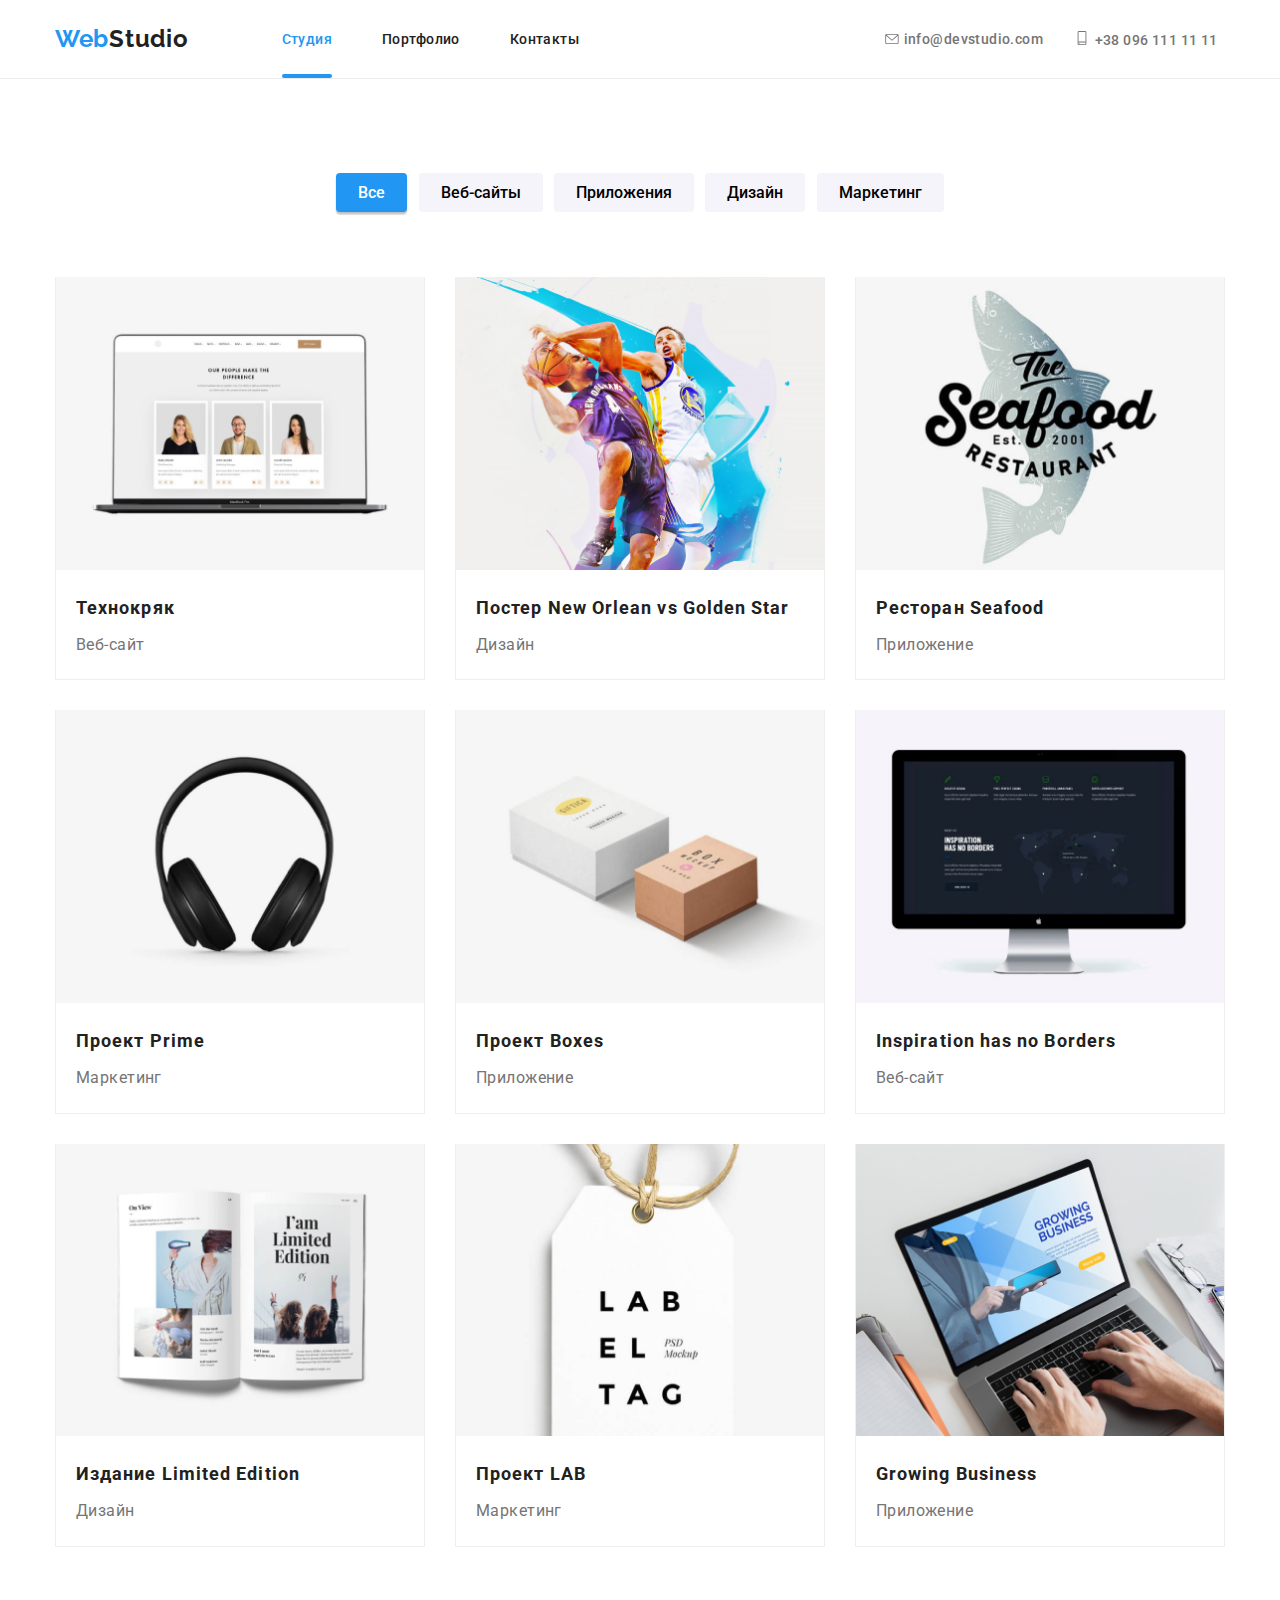
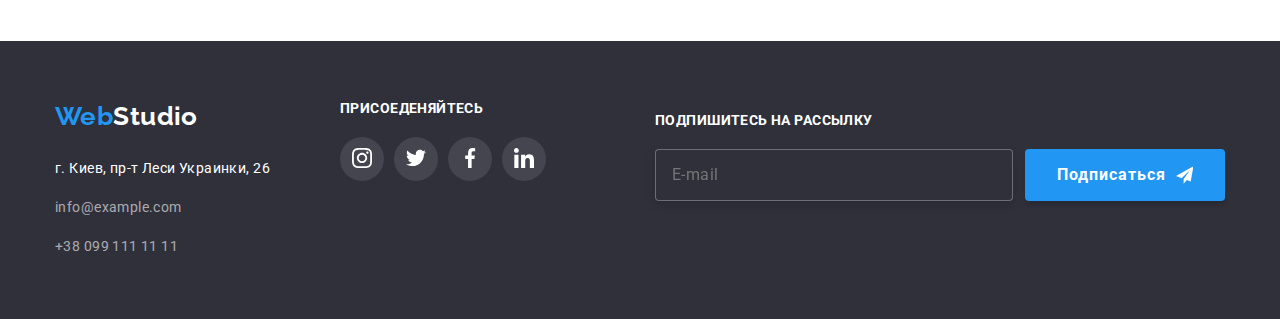
==== commit ac2ff7ce: "finalV2" ====
--- a/portfolio.html
+++ b/portfolio.html
@@ -94,8 +94,12 @@
 					<li class="shop-list__li">
 						<a href="#" class="shop-list__item">
 							<div class="shop-thumb">
-								<img class="shop-thumb__img" src="./images/portfolio/img1.jpg"
-									alt="Ноутбук">
+								<picture>
+									<source srcset="./images/portfolio/img1.jpg 1x, ./images/desktop-adaptive/portfolio-2x(1)-desktop.jpg 2x" media="(min-width: 1200px)">
+									<source srcset="./images/tablet-adaptive/tablet(portfolio)(1).jpg 1x, ./images/tablet-adaptive/tablet(portfolio)-2x(1).jpg 2x" media="(min-width: 768px)">
+									<source srcset="./images/phone-adaptive/1stmobile(1x)-adaptive.jpg 1x, ./images/phone-adaptive/phone(portfolio)-2x(1).jpg 2x">
+									<img class="shop-thumb__img" src="./images/phone-adaptive/1stmobile(1x)-adaptive.jpg" alt="Ноутбук">
+								</picture>
 								<p class="shop-thumb__hover">
 									Ресурс предлагает комплексные предложения с разным уровнем функционала и сервисов. Все это
 									позволит посетителю получить исчерпывающие сведения о компании или частном лице.
@@ -111,7 +115,12 @@
 					<li class="shop-list__li">
 						<a href="#" class="shop-list__item">
 							<div class="shop-thumb">
-								<img class="shop-thumb__img" src="./images/portfolio/img2.jpg" alt="Постер">
+								<picture>
+									<source srcset="./images/portfolio/img2.jpg 1x, ./images/desktop-adaptive/portfolio-2x(2)-desktop.jpg 2x" media="(min-width: 1200px)">
+									<source srcset="./images/tablet-adaptive/tablet(portfolio)(2).jpg 1x, ./images/tablet-adaptive/tablet(portfolio)-2x(2).jpg 2x" media="(min-width: 768px)">
+									<source srcset="./images/phone-adaptive/2stmobile(1x)-adaptive.jpg 1x, ./images/phone-adaptive/phone(portfolio)-2x(2).jpg 2x">
+									<img class="shop-thumb__img" src="./images/phone-adaptive/2stmobile(1x)-adaptive.jpg" alt="Постер">
+								</picture>
 								<p class="shop-thumb__hover">
 									Ресурс предлагает комплексные предложения с разным уровнем функционала и сервисов. Все это
 									позволит посетителю получить исчерпывающие сведения о компании или частном лице.
@@ -127,7 +136,12 @@
 					<li class="shop-list__li">
 						<a href="#" class="shop-list__item">
 							<div class="shop-thumb">
-								<img class="shop-thumb__img" src="./images/portfolio/img3.jpg" alt="Ресторан">
+								<picture>
+									<source srcset="./images/portfolio/img3.jpg 1x, ./images/desktop-adaptive/portfolio-2x(3)-desktop.jpg 2x" media="(min-width: 1200px)">
+									<source srcset="./images/tablet-adaptive/tablet(portfolio)(3).jpg 1x, ./images/tablet-adaptive/tablet(portfolio)-2x(3).jpg 2x" media="(min-width: 768px)">
+									<source srcset="./images/phone-adaptive/3stmobile(1x)-adaptive.jpg 1x, ./images/phone-adaptive/phone(portfolio)-2x(3).jpg 2x">
+									<img class="shop-thumb__img" src="./images/phone-adaptive/3stmobile(1x)-adaptive.jpg" alt="Ресторан">
+								</picture>
 								<p class="shop-thumb__hover">
 									Ресурс предлагает комплексные предложения с разным уровнем функционала и сервисов. Все это
 									позволит посетителю получить исчерпывающие сведения о компании или частном лице.
@@ -143,7 +157,12 @@
 					<li class="shop-list__li">
 						<a href="#" class="shop-list__item">
 							<div class="shop-thumb">
-								<img class="shop-thumb__img" src="./images/portfolio/img4.jpg" alt="Наушники">
+								<picture>
+									<source srcset="./images/portfolio/img4.jpg 1x, ./images/desktop-adaptive/portfolio-2x(4)-desktop.jpg 2x" media="(min-width: 1200px)">
+									<source srcset="./images/tablet-adaptive/tablet(portfolio)(4).jpg 1x, ./images/tablet-adaptive/tablet(portfolio)-2x(4).jpg 2x" media="(min-width: 768px)">
+									<source srcset="./images/phone-adaptive/4stmobile(1x)-adaptive.jpg 1x, ./images/phone-adaptive/phone(portfolio)-2x(4).jpg 2x">
+									<img class="shop-thumb__img" src="./images/phone-adaptive/4stmobile(1x)-adaptive.jpg" alt="Наушники">
+								</picture>
 								<p class="shop-thumb__hover">
 									Ресурс предлагает комплексные предложения с разным уровнем функционала и сервисов. Все это
 									позволит посетителю получить исчерпывающие сведения о компании или частном лице.
@@ -159,7 +178,12 @@
 					<li class="shop-list__li">
 						<a href="#" class="shop-list__item">
 							<div class="shop-thumb">
-								<img class="shop-thumb__img" src="./images/portfolio/img5.jpg" alt="Посылки">
+								<picture>
+									<source srcset="./images/portfolio/img5.jpg 1x, ./images/desktop-adaptive/portfolio-2x(5)-desktop.jpg 2x" media="(min-width: 1200px)">
+									<source srcset="./images/tablet-adaptive/tablet(portfolio)(5).jpg 1x, ./images/tablet-adaptive/tablet(portfolio)-2x(5).jpg 2x" media="(min-width: 768px)">
+									<source srcset="./images/phone-adaptive/5stmobile(1x)-adaptive.jpg 1x, ./images/phone-adaptive/phone(portfolio)-2x(5).jpg 2x">
+									<img class="shop-thumb__img" src="./images/phone-adaptive/5stmobile(1x)-adaptive.jpg" alt="Посылки">
+								</picture>
 								<p class="shop-thumb__hover">
 									Ресурс предлагает комплексные предложения с разным уровнем функционала и сервисов. Все это
 									позволит посетителю получить исчерпывающие сведения о компании или частном лице.
@@ -175,7 +199,12 @@
 					<li class="shop-list__li">
 						<a href="#" class="shop-list__item">
 							<div class="shop-thumb">
-								<img class="shop-thumb__img" src="./images/portfolio/img6.jpg" alt="Монитор">
+								<picture>
+									<source srcset="./images/portfolio/img6.jpg 1x, ./images/desktop-adaptive/portfolio-2x(6)-desktop.jpg 2x" media="(min-width: 1200px)">
+									<source srcset="./images/tablet-adaptive/tablet(portfolio)(6).jpg 1x, ./images/tablet-adaptive/tablet(portfolio)-2x(6).jpg 2x" media="(min-width: 768px)">
+									<source srcset="./images/phone-adaptive/6stmobile(1x)-adaptive.jpg 1x, ./images/phone-adaptive/phone(portfolio)-2x(6).jpg 2x">
+									<img class="shop-thumb__img" src="./images/phone-adaptive/6stmobile(1x)-adaptive.jpg" alt="Монитор">
+								</picture>
 								<p class="shop-thumb__hover">
 									Ресурс предлагает комплексные предложения с разным уровнем функционала и сервисов. Все это
 									позволит посетителю получить исчерпывающие сведения о компании или частном лице.
@@ -191,7 +220,12 @@
 					<li class="shop-list__li">
 						<a href="#" class="shop-list__item">
 							<div class="shop-thumb">
-								<img class="shop-thumb__img" src="./images/portfolio/img7.jpg" alt="Книга">
+								<picture>
+									<source srcset="./images/portfolio/img7.jpg 1x, ./images/desktop-adaptive/portfolio-2x(7)-desktop.jpg 2x" media="(min-width: 1200px)">
+									<source srcset="./images/tablet-adaptive/tablet(portfolio)(7).jpg 1x, ./images/tablet-adaptive/tablet(portfolio)-2x(7).jpg 2x" media="(min-width: 768px)">
+									<source srcset="./images/phone-adaptive/7stmobile(1x)-adaptive.jpg 1x, ./images/phone-adaptive/phone(portfolio)-2x(7).jpg 2x">
+									<img class="shop-thumb__img" src="./images/phone-adaptive/7stmobile(1x)-adaptive.jpg" alt="Книга">
+								</picture>
 								<p class="shop-thumb__hover">
 									Ресурс предлагает комплексные предложения с разным уровнем функционала и сервисов. Все это
 									позволит посетителю получить исчерпывающие сведения о компании или частном лице.
@@ -207,7 +241,12 @@
 					<li class="shop-list__li">
 						<a href="#" class="shop-list__item">
 							<div class="shop-thumb">
-								<img class="shop-thumb__img" src="./images/portfolio/img8.jpg" alt="Бирка">
+								<picture>
+									<source srcset="./images/portfolio/img8.jpg 1x, ./images/desktop-adaptive/portfolio-2x(8)-desktop.jpg 2x" media="(min-width: 1200px)">
+									<source srcset="./images/tablet-adaptive/tablet(portfolio)(8).jpg 1x, ./images/tablet-adaptive/tablet(portfolio)-2x(8).jpg 2x" media="(min-width: 768px)">
+									<source srcset="./images/phone-adaptive/8stmobile(1x)-adaptive.jpg 1x, ./images/phone-adaptive/phone(portfolio)-2x(8).jpg 2x">
+									<img class="shop-thumb__img" src="./images/phone-adaptive/8stmobile(1x)-adaptive.jpg" alt="Бирка">
+								</picture>
 								<p class="shop-thumb__hover">
 									Ресурс предлагает комплексные предложения с разным уровнем функционала и сервисов. Все это
 									позволит посетителю получить исчерпывающие сведения о компании или частном лице.
@@ -223,7 +262,12 @@
 					<li class="shop-list__li">
 						<a href="#" class="shop-list__item">
 							<div class="shop-thumb">
-								<img class="shop-thumb__img" src="./images/portfolio/img9.jpg" alt="Сайт">
+								<picture>
+									<source srcset="./images/portfolio/img9.jpg 1x, ./images/desktop-adaptive/portfolio-2x(9)-desktop.jpg 2x" media="(min-width: 1200px)">
+									<source srcset="./images/tablet-adaptive/tablet(portfolio)(9).jpg 1x, ./images/tablet-adaptive/tablet(portfolio)-2x(9).jpg 2x" media="(min-width: 768px)">
+									<source srcset="./images/phone-adaptive/9stmobile(1x)-adaptive.jpg 1x, ./images/phone-adaptive/phone(portfolio)-2x(9).jpg 2x">
+									<img class="shop-thumb__img" src="./images/phone-adaptive/9stmobile(1x)-adaptive.jpg" alt="Сайт">
+								</picture>
 								<p class="shop-thumb__hover">
 									Ресурс предлагает комплексные предложения с разным уровнем функционала и сервисов. Все это
 									позволит посетителю получить исчерпывающие сведения о компании или частном лице.
--- a/css/main.min.css
+++ b/css/main.min.css
@@ -1,2 +1,2 @@
-.header{border-bottom:1px solid #ececec;position:relative}.header-container{display:-webkit-box;display:-ms-flexbox;display:flex}.menu-container{-webkit-transition:opacity 250ms cubic-bezier(0.4, 0, 0.2, 1),-webkit-transform;transition:opacity 250ms cubic-bezier(0.4, 0, 0.2, 1),-webkit-transform;transition:transform,opacity 250ms cubic-bezier(0.4, 0, 0.2, 1);transition:transform,opacity 250ms cubic-bezier(0.4, 0, 0.2, 1),-webkit-transform}@media (max-width: 767px){.menu-container{width:100%;z-index:1;display:none;background-color:#fff;position:absolute;left:0;margin:0 auto;height:100vh;padding:48px 40px}.menu-container.is-open{display:block}}@media (min-width: 768px){.menu-container{display:-webkit-box;display:-ms-flexbox;display:flex}}.logo{color:#2196f3;font-weight:700;font-family:"Raleway",sans-serif;font-size:24px;letter-spacing:0.03em;line-height:1.19;margin-right:auto;display:-webkit-box;display:-ms-flexbox;display:flex;-webkit-box-align:center;-ms-flex-align:center;align-items:center;padding:24px 0}@media (min-width: 768px){.logo{margin-right:88px}}@media (min-width: 1200px){.logo{margin-right:93px}}.logo-span{color:#212121}@media (max-width: 767px){.header-nav{margin-bottom:200px}}@media (min-width: 768px){.header-nav{display:-webkit-box;display:-ms-flexbox;display:flex;-webkit-box-align:center;-ms-flex-align:center;align-items:center;margin-right:60px}}@media (min-width: 1200px){.header-nav{margin-right:305px}}@media (min-width: 768px){.header-list__nav{display:-webkit-box;display:-ms-flexbox;display:flex}}@media (max-width: 767px){.header-list__li:not(:last-child){margin-bottom:32px}}@media (min-width: 768px){.header-list__li:not(:last-child){margin-right:50px}}.header-list__item{font-weight:500;position:relative;color:#212121;display:block;-webkit-transition:background-color,fill,250ms cubic-bezier(0.4, 0, 0.2, 1);transition:background-color,fill,250ms cubic-bezier(0.4, 0, 0.2, 1)}.header-list__item:hover{color:#2196f3;background-color:#fff}.header-list__item:focus{background-color:#fff;color:#2196f3}@media (max-width: 767px){.header-list__item{font-size:40px}}@media (min-width: 768px){.header-list__item{padding:32px 0}}.current{color:#2196f3}@media (min-width: 768px){.current::after{content:"";position:absolute;bottom:0px;left:0;height:4px;width:100%;background-color:#2196f3;border-radius:2px;-webkit-transition:background-color,opacity 250ms cubic-bezier(0.4, 0, 0.2, 1);transition:background-color,opacity 250ms cubic-bezier(0.4, 0, 0.2, 1)}}@media (min-width: 768px){.header-contacts{margin-left:auto;margin-top:0;margin-bottom:0;display:-webkit-box;display:-ms-flexbox;display:flex;-webkit-box-orient:vertical;-webkit-box-direction:normal;-ms-flex-direction:column;flex-direction:column;-webkit-box-pack:center;-ms-flex-pack:center;justify-content:center}}@media (min-width: 1200px){.header-contacts{display:-webkit-box;display:-ms-flexbox;display:flex;-webkit-box-align:center;-ms-flex-align:center;align-items:center;-webkit-box-orient:horizontal;-webkit-box-direction:normal;-ms-flex-direction:row;flex-direction:row}}@media (max-width: 767px){.header-contacts__li:first-child{margin-bottom:32px}}@media (min-width: 1200px){.header-contacts__li:first-child{margin-right:30px}}@media (max-width: 1199px){.first{margin-bottom:10px}}@media (min-width: 1200px){.chosen{padding:30px 0}}@media (max-width: 767px){.chosen{font-size:34px;color:#2196f3}}@media (min-width: 768px) and (max-width: 1199px){.chosen{padding-top:20px}}@media (max-width: 480px){.chosen{font-size:8vw}}@media (max-width: 767px){.last{margin-bottom:64px}}@media (min-width: 1200px){.second{padding:30px 0}}@media (min-width: 768px) and (max-width: 1199px){.second{padding-bottom:20px}}.header-contacts__item{font-weight:500;color:#757575;-webkit-transition:background-color,fill,250ms cubic-bezier(0.4, 0, 0.2, 1);transition:background-color,fill,250ms cubic-bezier(0.4, 0, 0.2, 1)}.header-contacts__item:hover{color:#2196f3;background-color:#fff}.header-contacts__item:focus{background-color:#fff;color:#2196f3;-webkit-box-shadow:none;box-shadow:none}@media (max-width: 767px){.header-contacts__item{font-size:24px}}.header-soc{display:-webkit-box;display:-ms-flexbox;display:flex}@media (min-width: 768px){.header-soc{display:none}}@media (max-width: 480px){.header-soc{-ms-flex-wrap:wrap;flex-wrap:wrap}}.header-soc__li{padding:0 10px}.header-soc__li:not(:last-child){border-right:1px solid rgba(33,33,33,0.2)}.header-soc__li:first-child{padding-left:0}.header-soc__li:last-child{padding-right:0}@media (max-width: 480px){.header-soc__li{margin-bottom:10px;padding:0 10px}}.header-soc__item{font-size:18px;font-weight:500;color:#2196f3}.mail-icon{fill:currentColor}@media (max-width: 767px){.mail-icon{display:none}}.header-menu__button{position:absolute;top:21px;right:15px;background-color:#fff}.menu-button{z-index:10;margin:0;padding:10px 0;background-color:transparent;-webkit-transition:fill 250ms cubic-bezier(0.4, 0, 0.2, 1);transition:fill 250ms cubic-bezier(0.4, 0, 0.2, 1)}.menu-button:focus{fill:#2196f3}@media (min-width: 768px){.menu-button{display:none}}.menu-button .icon-cross{display:none}.menu-button.is-open .icon-cross{display:block}.menu-button.is-open .icon-menu{display:none}*{padding:0;margin:0;border:0}*,*:before,*:after{-webkit-box-sizing:border-box;box-sizing:border-box}nav,footer,header,aside{display:block}html,body{height:100%;width:100%;font-size:100%;line-height:1;font-size:14px;-ms-text-size-adjust:100%;-moz-text-size-adjust:100%;-webkit-text-size-adjust:100%}input,button,textarea{font-family:inherit}input::-ms-clear{display:none}button{cursor:pointer}button::-moz-focus-inner{padding:0;border:0}a,a:visited{text-decoration:none}a:hover{text-decoration:none}ul li{list-style:none}img{vertical-align:top}h1,h2,h3,h4,h5,h6{font-size:inherit;font-weight:400}.btn{background-color:#2196f3;color:#fff;font-size:16px;font-weight:700;line-height:1.87;letter-spacing:0.06em;padding:10px 29px;border-radius:4px}.img{display:block;max-width:100%;height:auto}.hero{max-width:1600px;height:400px;margin-left:auto;margin-right:auto;background-image:-webkit-gradient(linear, left top, right top, from(rgba(47,48,58,0.4)), to(rgba(47,48,58,0.4))),url(../../images/bg-main.jpg);background-image:linear-gradient(to right, rgba(47,48,58,0.4), rgba(47,48,58,0.4)),url(../../images/bg-main.jpg);background-repeat:no-repeat}@media (min-width: 1200px){.hero{height:600px}}@media (min-width: 768px) and (max-width: 1199px){.hero{max-width:768px;height:400px;background-image:url("../../images/tablet-main__bg.jpg")}}@media (max-width: 767px){.hero{max-width:480px;background-image:url("../../images/phone-main__bg.jpg")}}.hero__title{color:#fff;font-size:26px;text-transform:uppercase;font-weight:900;line-height:1.36;text-align:center;letter-spacing:0.06em;margin-bottom:30px}@media (min-width: 1200px){.hero__title{font-size:44px}}.hero__button{display:block;margin:0 auto}.section-hero{padding:118px 0}@media (min-width: 1200px){.section-hero{padding:200px 0}}.btn{background-color:#2196f3;color:#fff;font-size:16px;font-weight:700;line-height:1.87;letter-spacing:0.06em;padding:10px 32px;border-radius:4px}.benefits-benefits{padding-bottom:0}@media (min-width: 768px){.benefits-list{display:-webkit-box;display:-ms-flexbox;display:flex}}@media (min-width: 768px) and (max-width: 1199px){.benefits-list{display:-webkit-box;display:-ms-flexbox;display:flex;-ms-flex-wrap:wrap;flex-wrap:wrap}}@media (min-width: 768px) and (max-width: 1199px){.benefits-list__li{width:354px}.benefits-list__li:nth-child(odd){margin-right:30px}.benefits-list__li:nth-last-child(-n+2){margin-bottom:0}}@media (min-width: 1200px){.benefits-list__li{width:270px;height:251px;margin-bottom:0}.benefits-list__li:not(:last-child){margin-right:30px}}@media (min-width: 768px){.benefits-list__li{margin-bottom:30px}}@media (max-width: 767px){.benefits-list__li:not(:last-child){margin-bottom:30px}}.benefits-list__div{background-color:#f5f4fa;width:100%;height:120px;display:-webkit-box;display:-ms-flexbox;display:flex;-webkit-box-pack:center;-ms-flex-pack:center;justify-content:center;-webkit-box-align:center;-ms-flex-align:center;align-items:center;margin-bottom:30px}@media (min-width: 768px){.benefits-list__div{width:354px}}@media (min-width: 1200px){.benefits-list__div{width:270px}}.benefits-list__title{font-weight:700;text-transform:uppercase;line-height:1.14;margin-bottom:10px}@media (max-width: 767px){.benefits-list__title{text-align:center}}.benefits-list__text{color:#757575;line-height:1.71}.devices-section{padding-bottom:94px}@media (max-width: 1199px){.devices-section{display:none}}.devices-title{font-size:36px;font-weight:700;text-align:center;line-height:1.16}@media (min-width: 768px){.devices-title{margin-bottom:50px}}@media (min-width: 768px) and (max-width: 1199px){.devices-list{display:-webkit-box;display:-ms-flexbox;display:flex;-webkit-box-pack:justify;-ms-flex-pack:justify;justify-content:space-between}}@media (min-width: 1200px){.devices-list{display:-webkit-box;display:-ms-flexbox;display:flex}}.devices-list__photo:not(:last-child){margin-right:30px}.devices-list__device-thumb{position:relative}.devices-list__overlay{position:absolute;display:-webkit-box;display:-ms-flexbox;display:flex;-webkit-box-align:center;-ms-flex-align:center;align-items:center;-webkit-box-pack:center;-ms-flex-pack:center;justify-content:center;bottom:0;left:0;width:100%;height:70px;color:#fff;font-weight:700;font-size:14px;line-height:1.14;text-align:center;letter-spacing:0.03em;text-transform:uppercase;background:rgba(47,48,58,0.8)}.team{background-color:#f5f4fa}.team-title{font-size:28px;font-weight:700;text-align:center;line-height:1.16;margin-bottom:30px}@media (min-width: 1200px){.team-title{margin-bottom:50px}}@media (min-width: 1200px){.team-title{font-size:36px}}.team-list{text-align:center}.team-list>.worker{background:#fff;-webkit-box-shadow:0px 1px 3px rgba(0,0,0,0.12),0px 1px 1px rgba(0,0,0,0.14),0px 2px 1px rgba(0,0,0,0.2);box-shadow:0px 1px 3px rgba(0,0,0,0.12),0px 1px 1px rgba(0,0,0,0.14),0px 2px 1px rgba(0,0,0,0.2);border-radius:0px 0px 4px 4px}@media (min-width: 768px){.team-list{display:-webkit-box;display:-ms-flexbox;display:flex;-ms-flex-wrap:wrap;flex-wrap:wrap}}@media (max-width: 1199px){.worker:not(:last-child){margin-bottom:30px}}@media (min-width: 768px){.worker:not(:last-child){margin-right:30px}}@media (min-width: 768px){.worker{width:354px}.worker:nth-last-child(-n+2){margin-bottom:0}}@media (min-width: 768px) and (max-width: 1199px){.worker:nth-child(even){margin-right:0}}@media (min-width: 1200px){.worker{width:270px;margin-bottom:0}}.team-list__div{padding-top:30px}.team-list__name{font-weight:500;font-size:16px;line-height:1.18;margin-bottom:10px}.team-list__position{font-size:16px;color:#757575;line-height:1.18;margin-bottom:16px}.team-soc{display:-webkit-box;display:-ms-flexbox;display:flex;-webkit-box-pack:center;-ms-flex-pack:center;justify-content:center;padding-bottom:30px}.team-soc__li:not(:last-child){margin-right:10px}.team-soc__team{border-radius:50%;width:44px;height:44px;background:#fff;fill:#afb1b8;-webkit-transition:background-color,fill,250ms cubic-bezier(0.4, 0, 0.2, 1);transition:background-color,fill,250ms cubic-bezier(0.4, 0, 0.2, 1)}.team-soc__team:hover{background-color:#2196f3;fill:#fff}.team-soc__team:focus{background-color:#2196f3;fill:#fff}.clients-title{font-weight:700;font-size:28px;line-height:1.16;text-align:center;letter-spacing:0.03em;margin-bottom:30px}@media (min-width: 1200px){.clients-title{font-size:36px;margin-bottom:50px}}.clients-list{display:-webkit-box;display:-ms-flexbox;display:flex;-webkit-box-pack:center;-ms-flex-pack:center;justify-content:center;-ms-flex-wrap:wrap;flex-wrap:wrap}@media (max-width: 767px){.clients-list{-ms-flex-preferred-size:50%;flex-basis:50%}}@media (min-width: 768px) and (max-width: 1199px){.clients-list{-ms-flex-preferred-size:33.3333%;flex-basis:33.3333%}}.clients-list__li{margin-right:30px;margin-bottom:30px}@media (max-width: 767px){.clients-list__li:nth-child(even){margin-right:0}.clients-list__li:nth-last-child(-n+2){margin-bottom:0}}@media (min-width: 768px) and (max-width: 1199px){.clients-list__li:nth-last-child(-n+3){margin-bottom:0}.clients-list__li:nth-child(3n+3){margin-right:0}}@media (min-width: 1200px){.clients-list__li:not(:last-child){margin-right:30px;margin-bottom:0}.clients-list__li:last-child{margin-bottom:0;margin-right:0}}@media (max-width: 479px){.clients-list__li{margin-right:0}.clients-list__li:nth-child(5){margin-bottom:30px}}.clients-list__li:focus,.clients-list__li :hover{background-color:#fff;fill:#2196f3;border:1px solid #2196f3;-webkit-box-shadow:none;box-shadow:none}.clients-list__btn{border:1px solid #afb1b8;border-radius:4px;width:210px;height:92px;background-color:#fff;fill:#afb1b8;-webkit-transition:border,fill,250ms cubic-bezier(0.4, 0, 0.2, 1);transition:border,fill,250ms cubic-bezier(0.4, 0, 0.2, 1)}.clients-list__btn:focus,.clients-list__btn :hover{background-color:#fff;fill:#2196f3;border:1px solid #2196f3;-webkit-box-shadow:none;box-shadow:none}@media (min-width: 768px){.clients-list__btn{width:226px}}@media (min-width: 1200px){.clients-list__btn{width:170px}}.clients-list__svg:hover{border:none}.footer{background-color:#2f303a}@media (min-width: 768px){.footer{padding:60px 0}}.container-footer{margin:0 auto;padding:0px 15px}@media (max-width: 1199px){.container-footer{text-align:center}}@media (max-width: 767px){.container-footer{padding:60px 15px}}@media (min-width: 768px){.container-footer{display:-webkit-box;display:-ms-flexbox;display:flex;-webkit-box-align:baseline;-ms-flex-align:baseline;align-items:baseline;-ms-flex-wrap:wrap;flex-wrap:wrap;max-width:768px}}@media (min-width: 1200px){.container-footer{max-width:1200px}}@media (min-width: 768px) and (max-width: 1199px){.footer-blocks{display:-webkit-box;display:-ms-flexbox;display:flex;padding:0px 89px 0px 76px}}@media (max-width: 1199px){.footer-blocks{margin-bottom:60px}}@media (min-width: 1200px){.footer-blocks{display:-webkit-box;display:-ms-flexbox;display:flex;margin-right:auto}}@media (min-width: 768px) and (max-width: 1199px){.footer-block{margin-right:165px}}@media (min-width: 1200px){.footer-block{margin-right:70px;margin-bottom:0}}@media (max-width: 767px){.footer-block{margin-bottom:60px}}.footer-block__title{font-family:"Raleway",sans-serif;font-weight:700;font-size:24px;color:#fff;line-height:1.19;margin-bottom:20px}.footer-block__title:focus{background-color:#2f303a}@media (min-width: 1200px){.footer-block__title{font-size:26px}}.footer-block__span{color:#2196f3}.footer-block__address{font-style:normal;color:#fff;line-height:1.71;margin-bottom:8px;margin-top:20px}@media (min-width: 1200px){.footer-block__address{margin-top:25px}}.footer-block__email{margin-bottom:8px}.footer-block__email,.footer-block__tel{color:rgba(255,255,255,0.6);line-height:1.71;display:block;-webkit-transition:background-color,color,250ms cubic-bezier(0.4, 0, 0.2, 1);transition:background-color,color,250ms cubic-bezier(0.4, 0, 0.2, 1)}.footer-block__email:hover,.footer-block__tel:hover{color:#2196f3;background-color:#2f303a}.footer-block__email:focus,.footer-block__tel:focus{color:#2196f3;background-color:#2f303a}@media (min-width: 768px){.footer-block__email,.footer-block__tel{margin-top:8px}}@media (min-width: 1200px){.footer-block__email,.footer-block__tel{margin-top:15px}}@media (min-width: 1200px){.footer-block2{margin-right:auto}}.footer-block2__text{text-transform:uppercase;font-weight:700;font-size:14px;line-height:1.14;letter-spacing:0.03em;color:#fff;margin-bottom:20px}.block2-list{display:-webkit-box;display:-ms-flexbox;display:flex;-webkit-box-pack:center;-ms-flex-pack:center;justify-content:center}.block2-list__li:not(:last-child){margin-right:10px}.block2-list__soc{border-radius:50%;width:44px;height:44px;background:rgba(255,255,255,0.1);-webkit-transition:background-color,color,250ms cubic-bezier(0.4, 0, 0.2, 1);transition:background-color,color,250ms cubic-bezier(0.4, 0, 0.2, 1)}.block2-list__soc:hover{background-color:#2196f3}.block2-list__soc:focus{background-color:#2196f3}.block2-list__svg{fill:#fff}@media (min-width: 768px) and (max-width: 1199px){.footer-block3{margin:0 auto}}.footer-block3__text{font-weight:700;line-height:1.14;letter-spacing:0.03em;text-transform:uppercase;color:#fff;margin-bottom:20px}.footer-block3__form{display:-webkit-box;display:-ms-flexbox;display:flex;-webkit-box-orient:vertical;-webkit-box-direction:normal;-ms-flex-direction:column;flex-direction:column}@media (min-width: 1200px){.footer-block3__form{-webkit-box-orient:horizontal;-webkit-box-direction:normal;-ms-flex-direction:row;flex-direction:row}}.footer-block3__form input{padding:15px 0px 15px 16px;font-size:16px;line-height:1.25;letter-spacing:0.03em;color:rgba(255,255,255,0.6)}@media (max-width: 1199px){.footer-block3__form input{margin-bottom:20px}}.footer-block3__input{display:block;width:100%;margin:0 auto;border:1px solid rgba(255,255,255,0.3);-webkit-filter:drop-shadow(0px 4px 4px rgba(0,0,0,0.15));filter:drop-shadow(0px 4px 4px rgba(0,0,0,0.15));border-radius:4px;background:#2f303a}.footer-block3__input:focus{background:#2f303a}@media (min-width: 480px){.footer-block3__input{width:450px}}@media (min-width: 1200px){.footer-block3__input{width:358px;margin-right:12px}}.footer-btn{-webkit-box-shadow:0px 4px 4px rgba(0,0,0,0.15);box-shadow:0px 4px 4px rgba(0,0,0,0.15);display:-webkit-box;display:-ms-flexbox;display:flex;margin:0 auto;-webkit-box-align:center;-ms-flex-align:center;align-items:center;text-align:center;width:200px}.footer-block3__btnicon{width:24px;height:24px;margin-left:10px}.backdrop{position:fixed;width:100%;height:100%;top:0;left:0;z-index:15;background:rgba(0,0,0,0.2);-webkit-transition:opacity 250ms cubic-bezier(0.4, 0, 0.2, 1),-webkit-transform;transition:opacity 250ms cubic-bezier(0.4, 0, 0.2, 1),-webkit-transform;transition:transform,opacity 250ms cubic-bezier(0.4, 0, 0.2, 1);transition:transform,opacity 250ms cubic-bezier(0.4, 0, 0.2, 1),-webkit-transform}.backdrop.is-hidden{opacity:0;pointer-events:none}.modal{display:block;position:relative;top:50%;left:50%;width:450px;height:609px;-webkit-transform:translate(-50%, -50%) scale(1);transform:translate(-50%, -50%) scale(1);background-color:#fff;border-radius:4px;padding:40px;-webkit-transition:-webkit-transform 250ms cubic-bezier(0.4, 0, 0.2, 1);transition:-webkit-transform 250ms cubic-bezier(0.4, 0, 0.2, 1);transition:transform 250ms cubic-bezier(0.4, 0, 0.2, 1);transition:transform 250ms cubic-bezier(0.4, 0, 0.2, 1), -webkit-transform 250ms cubic-bezier(0.4, 0, 0.2, 1)}@media (min-width: 1200px){.modal{width:528px;height:581px}}.modal__button{position:absolute;display:block;width:30px;height:30px;border-radius:50%;background-color:#fff;border:1px solid rgba(0,0,0,0.1);top:8px;right:8px}.modal__button:focus{fill:#2196f3;-webkit-box-shadow:none;box-shadow:none}.modal-container__title{font-weight:700;font-size:20px;line-height:1.15;text-align:center;letter-spacing:0.03em;color:#212121;margin-bottom:12px}.modal-form__name{display:block;color:#757575;position:relative;font-size:12px;line-height:1.16;letter-spacing:0.01em;margin-bottom:10px;-webkit-transition:outline,background-color 250ms cubic-bezier(0.4, 0, 0.2, 1);transition:outline,background-color 250ms cubic-bezier(0.4, 0, 0.2, 1)}.modal-form__input{width:100%;height:40px;border:1px solid rgba(33,33,33,0.2);border-radius:4px;margin-top:4px;color:#212121;padding-left:42px;-webkit-transition:outline,border-color 250ms cubic-bezier(0.4, 0, 0.2, 1);transition:outline,border-color 250ms cubic-bezier(0.4, 0, 0.2, 1)}.modal-form__input:focus{background-color:#fff;outline:1px solid #2196f3;border:none}.modal-form__icon{width:18px;height:18px;position:absolute;top:50%;left:12px;display:inline-block;fill:#212121;-webkit-transition:fill 250ms cubic-bezier(0.4, 0, 0.2, 1);transition:fill 250ms cubic-bezier(0.4, 0, 0.2, 1)}.modal-form__input:focus ~ .modal-form__icon{fill:#2196f3}.last-field{margin-bottom:20px;line-height:1.14;letter-spacing:0.01em}.modal-form__textarea{width:100%;height:40px;border:1px solid rgba(33,33,33,0.2);border-radius:4px;margin-top:4px;padding:12px 16px;resize:none;height:120px;color:#212121;-webkit-transition:background-color,outline 250ms cubic-bezier(0.4, 0, 0.2, 1);transition:background-color,outline 250ms cubic-bezier(0.4, 0, 0.2, 1)}.modal-form__textarea:focus{background-color:#fff;outline:1px solid #2196f3;border:none}@media (min-width: 1200px){.modal-form__textarea{width:448px}}.agree{display:inline-block;line-height:1.71;letter-spacing:0.03em;color:#757575;margin-bottom:30px;position:relative;left:50%;-webkit-transform:translate(-50%, 0);transform:translate(-50%, 0)}@media (max-width: 1199px){.agree{font-size:12px}}.agree__checkbox{-moz-appearance:none;-webkit-appearance:none;appearance:none}.agree__checkbox-icon{display:inline-block;width:15px;height:15px;border:2px solid #212121;border-radius:2px;position:relative;top:2px;margin-right:5px;-webkit-transition:background-color 250ms cubic-bezier(0.4, 0, 0.2, 1);transition:background-color 250ms cubic-bezier(0.4, 0, 0.2, 1)}@media (min-width: 1200px){.agree__checkbox-icon{margin-right:8px}}.agree__checkbox:checked+.agree__checkbox-icon{border-color:#2196f3;background-color:#2196f3;background-image:url("../images/agree.svg");background-size:contain;background-origin:border-box;background-repeat:no-repeat}.agree__checkbox:focus+.agree__checkbox-icon{border-color:#2196f3}.agree__span{color:#2196f3;text-decoration:underline}.agree__span:focus{background:#fff;-webkit-box-shadow:none;box-shadow:none}.modal-btn{display:block;margin:0 auto;background-color:#2196f3;color:#fff;font-size:16px;font-weight:700;line-height:1.87;letter-spacing:0.06em;border-radius:4px;padding:10px 55px;-webkit-box-shadow:0px 4px 4px rgba(0,0,0,0.15);box-shadow:0px 4px 4px rgba(0,0,0,0.15)}.filter{margin-bottom:40px}@media (min-width: 768px){.filter{margin-bottom:30px;text-align:center}}@media (min-width: 1200px){.filter{margin-bottom:50px}}.filter__li{margin-left:8px}.filter__li:first-child{margin-left:0}.filter__li:nth-child(-n+3){margin-bottom:15px}@media (max-width: 767px){.filter__li:nth-child(4){margin-left:0}}.filter__item{padding:6px 22px;-webkit-transition:background-color,color,250ms cubic-bezier(0.4, 0, 0.2, 1),-webkit-box-shadow;transition:background-color,color,250ms cubic-bezier(0.4, 0, 0.2, 1),-webkit-box-shadow;transition:background-color,color,box-shadow,250ms cubic-bezier(0.4, 0, 0.2, 1);transition:background-color,color,box-shadow,250ms cubic-bezier(0.4, 0, 0.2, 1),-webkit-box-shadow}.filter__li,.filter__item{font-size:16px;line-height:1.7;font-weight:500;background-color:#f5f4fa;display:inline-block;border-radius:4px;-webkit-transition:background-color,color,250ms cubic-bezier(0.4, 0, 0.2, 1),-webkit-box-shadow;transition:background-color,color,250ms cubic-bezier(0.4, 0, 0.2, 1),-webkit-box-shadow;transition:background-color,color,box-shadow,250ms cubic-bezier(0.4, 0, 0.2, 1);transition:background-color,color,box-shadow,250ms cubic-bezier(0.4, 0, 0.2, 1),-webkit-box-shadow}.filter__li:hover,.filter__li :focus,.filter__item:hover,.filter__item :focus{background-color:#2196f3;color:#fff;-webkit-box-shadow:0px 3px 1px rgba(0,0,0,0.1),0px 1px 2px rgba(0,0,0,0.08),0px 2px 2px rgba(0,0,0,0.12);box-shadow:0px 3px 1px rgba(0,0,0,0.1),0px 1px 2px rgba(0,0,0,0.08),0px 2px 2px rgba(0,0,0,0.12)}.active{background-color:#2196f3;color:#fff;-webkit-box-shadow:0px 3px 1px rgba(0,0,0,0.1),0px 1px 2px rgba(0,0,0,0.08),0px 2px 2px rgba(0,0,0,0.12);box-shadow:0px 3px 1px rgba(0,0,0,0.1),0px 1px 2px rgba(0,0,0,0.08),0px 2px 2px rgba(0,0,0,0.12)}@media (min-width: 768px){.shop-list{display:-webkit-box;display:-ms-flexbox;display:flex;-ms-flex-wrap:wrap;flex-wrap:wrap;margin:-15px}}.shop-list__li{margin-bottom:30px;color:#eee;position:relative;overflow:hidden;-webkit-transition:opacity 250ms cubic-bezier(0.4, 0, 0.2, 1),-webkit-box-shadow 250ms cubic-bezier(0.4, 0, 0.2, 1);transition:opacity 250ms cubic-bezier(0.4, 0, 0.2, 1),-webkit-box-shadow 250ms cubic-bezier(0.4, 0, 0.2, 1);transition:box-shadow 250ms cubic-bezier(0.4, 0, 0.2, 1),opacity 250ms cubic-bezier(0.4, 0, 0.2, 1);transition:box-shadow 250ms cubic-bezier(0.4, 0, 0.2, 1),opacity 250ms cubic-bezier(0.4, 0, 0.2, 1),-webkit-box-shadow 250ms cubic-bezier(0.4, 0, 0.2, 1)}.shop-list__li:hover{-webkit-box-shadow:0px 1px 1px rgba(0,0,0,0.12),0px 4px 4px rgba(0,0,0,0.06),1px 4px 6px rgba(0,0,0,0.16);box-shadow:0px 1px 1px rgba(0,0,0,0.12),0px 4px 4px rgba(0,0,0,0.06),1px 4px 6px rgba(0,0,0,0.16)}.shop-list__li:focus{background-color:#fff}@media (max-width: 767px){.shop-list__li{max-width:450px}}@media (min-width: 768px){.shop-list__li{margin:15px;width:calc((100% - 2 * 30px) / 2)}}@media (min-width: 1200px){.shop-list__li{width:354px;margin:15px;width:calc((100% - 6 * 15px) / 3)}}.shop-list__item{display:block}.shop-list__item:focus{-webkit-box-shadow:0px 1px 1px rgba(0,0,0,0.12),0px 4px 4px rgba(0,0,0,0.06),1px 4px 6px rgba(0,0,0,0.16);box-shadow:0px 1px 1px rgba(0,0,0,0.12),0px 4px 4px rgba(0,0,0,0.06),1px 4px 6px rgba(0,0,0,0.16)}.shop-thumb{position:relative;overflow:hidden}.shop-thumb__hover{margin:0;padding:63px 24px;position:absolute;top:0;left:0;width:100%;height:100%;font-size:18px;line-height:1.56;letter-spacing:0.03em;color:#fff;background-color:rgba(33,150,243,0.9);-webkit-transform:translateY(100%);transform:translateY(100%);-webkit-transition:opacity 250ms cubic-bezier(0.4, 0, 0.2, 1),-webkit-transform 250ms cubic-bezier(0.4, 0, 0.2, 1);transition:opacity 250ms cubic-bezier(0.4, 0, 0.2, 1),-webkit-transform 250ms cubic-bezier(0.4, 0, 0.2, 1);transition:opacity 250ms cubic-bezier(0.4, 0, 0.2, 1),transform 250ms cubic-bezier(0.4, 0, 0.2, 1);transition:opacity 250ms cubic-bezier(0.4, 0, 0.2, 1),transform 250ms cubic-bezier(0.4, 0, 0.2, 1),-webkit-transform 250ms cubic-bezier(0.4, 0, 0.2, 1);opacity:0}.shop-list__item:hover .shop-thumb__hover{opacity:1;-webkit-transform:translateY(0);transform:translateY(0)}.shop-list__item:focus .shop-thumb__hover{opacity:1;-webkit-transform:translateY(0);transform:translateY(0)}.shop-thumb__img{display:block;width:100%;height:100%}.item-div{padding:20px;border-right:1px solid #eee;border-bottom:1px solid #eee;border-left:1px solid #eee}.item-div__title{font-size:18px;font-weight:700;line-height:2;color:#212121;letter-spacing:0.06em;margin-bottom:4px}.item-div__text{font-size:16px;line-height:1.9;color:#757575;line-height:1.87}body{font-family:"Roboto",sans-serif;color:#212121;font-size:14px;letter-spacing:0.03em}.color{background-color:#f5f4fa}.container{padding:0 15px;margin:0 auto}@media (min-width: 480px){.container{width:480px}}@media (min-width: 768px){.container{width:768px}}@media (min-width: 1200px){.container{width:1200px}}.section{padding:60px 0}@media (min-width: 1200px){.section{padding:94px 0}}
+.header{border-bottom:1px solid #ececec;position:relative}.header-container{display:-webkit-box;display:-ms-flexbox;display:flex}.menu-container{-webkit-transition:opacity 250ms cubic-bezier(0.4, 0, 0.2, 1),-webkit-transform;transition:opacity 250ms cubic-bezier(0.4, 0, 0.2, 1),-webkit-transform;transition:transform,opacity 250ms cubic-bezier(0.4, 0, 0.2, 1);transition:transform,opacity 250ms cubic-bezier(0.4, 0, 0.2, 1),-webkit-transform}@media (max-width: 767px){.menu-container{width:100%;z-index:1;display:none;background-color:#fff;position:fixed;left:0;margin:0 auto;height:100vh;padding:48px 40px;overflow:scroll}.menu-container.is-open{display:-webkit-box;display:-ms-flexbox;display:flex;-webkit-box-orient:vertical;-webkit-box-direction:normal;-ms-flex-direction:column;flex-direction:column}}@media (min-width: 768px){.menu-container{display:-webkit-box;display:-ms-flexbox;display:flex}}.logo{color:#2196f3;font-weight:700;font-family:"Raleway",sans-serif;font-size:24px;letter-spacing:0.03em;line-height:1.19;margin-right:auto;display:-webkit-box;display:-ms-flexbox;display:flex;-webkit-box-align:center;-ms-flex-align:center;align-items:center;padding:24px 0}@media (min-width: 768px){.logo{margin-right:88px}}@media (min-width: 1200px){.logo{margin-right:93px}}.logo-span{color:#212121}@media (max-width: 767px){.header-nav{-webkit-box-flex:1;-ms-flex-positive:1;flex-grow:1}}@media (min-width: 768px){.header-nav{display:-webkit-box;display:-ms-flexbox;display:flex;-webkit-box-align:center;-ms-flex-align:center;align-items:center;margin-right:60px}}@media (min-width: 1200px){.header-nav{margin-right:305px}}@media (min-width: 768px){.header-list__nav{display:-webkit-box;display:-ms-flexbox;display:flex}}@media (max-width: 767px){.header-list__li:not(:last-child){margin-bottom:32px}}@media (min-width: 768px){.header-list__li:not(:last-child){margin-right:50px}}.header-list__item{font-weight:500;position:relative;color:#212121;display:block;-webkit-transition:background-color,fill,250ms cubic-bezier(0.4, 0, 0.2, 1);transition:background-color,fill,250ms cubic-bezier(0.4, 0, 0.2, 1)}.header-list__item:hover{color:#2196f3;background-color:#fff}.header-list__item:focus{background-color:#fff;color:#2196f3}@media (max-width: 767px){.header-list__item{font-size:40px}}@media (min-width: 768px){.header-list__item{padding:32px 0}}.current{color:#2196f3}@media (min-width: 768px){.current::after{content:"";position:absolute;bottom:0px;left:0;height:4px;width:100%;background-color:#2196f3;border-radius:2px;-webkit-transition:background-color,opacity 250ms cubic-bezier(0.4, 0, 0.2, 1);transition:background-color,opacity 250ms cubic-bezier(0.4, 0, 0.2, 1)}}@media (min-width: 768px){.header-contacts{margin-left:auto;margin-top:0;margin-bottom:0;display:-webkit-box;display:-ms-flexbox;display:flex;-webkit-box-orient:vertical;-webkit-box-direction:normal;-ms-flex-direction:column;flex-direction:column;-webkit-box-pack:center;-ms-flex-pack:center;justify-content:center}}@media (min-width: 1200px){.header-contacts{display:-webkit-box;display:-ms-flexbox;display:flex;-webkit-box-align:center;-ms-flex-align:center;align-items:center;-webkit-box-orient:horizontal;-webkit-box-direction:normal;-ms-flex-direction:row;flex-direction:row}}@media (max-width: 767px){.header-contacts__li:first-child{margin-bottom:32px}}@media (min-width: 1200px){.header-contacts__li:first-child{margin-right:30px}}.header-contacts__item{font-weight:500;color:#757575;-webkit-transition:background-color,fill,250ms cubic-bezier(0.4, 0, 0.2, 1);transition:background-color,fill,250ms cubic-bezier(0.4, 0, 0.2, 1)}.header-contacts__item:hover{color:#2196f3;background-color:#fff}.header-contacts__item:focus{background-color:#fff;color:#2196f3;-webkit-box-shadow:none;box-shadow:none}@media (max-width: 767px){.header-contacts__item{font-size:24px}}@media (max-width: 1199px){.first{margin-bottom:10px}}@media (min-width: 1200px){.chosen{padding:32px 0}}@media (min-width: 768px) and (max-width: 1199px){.chosen{padding-top:20px}}@media (max-width: 767px){.chosen{font-size:34px;color:#2196f3}}@media (max-width: 480px){.chosen{font-size:8vw}}@media (max-width: 767px){.last{margin-bottom:64px}}@media (min-width: 1200px){.second{padding:30px 0}}@media (min-width: 768px) and (max-width: 1199px){.second{padding-bottom:20px}}.header-soc{display:-webkit-box;display:-ms-flexbox;display:flex}@media (min-width: 768px){.header-soc{display:none}}@media (max-width: 480px){.header-soc{-ms-flex-wrap:wrap;flex-wrap:wrap}}.header-soc__li{padding:0 10px}.header-soc__li:not(:last-child){border-right:1px solid rgba(33,33,33,0.2)}.header-soc__li:first-child{padding-left:0}.header-soc__li:last-child{padding-right:0}@media (max-width: 480px){.header-soc__li{margin-bottom:10px;padding:0 10px}}.header-soc__item{font-size:18px;font-weight:500;color:#2196f3}.mail-icon{fill:currentColor}@media (max-width: 767px){.mail-icon{display:none}}.header-menu__button{position:absolute;top:21px;right:15px;background-color:#fff}.menu-button{z-index:10;margin:0;padding:10px 0;background-color:transparent;-webkit-transition:fill 250ms cubic-bezier(0.4, 0, 0.2, 1);transition:fill 250ms cubic-bezier(0.4, 0, 0.2, 1)}.menu-button:focus{fill:#2196f3}@media (min-width: 768px){.menu-button{display:none}}.menu-button .icon-cross{display:none}.menu-button.is-open .icon-cross{display:block}.menu-button.is-open .icon-menu{display:none}*{padding:0;margin:0;border:0}*,*:before,*:after{-webkit-box-sizing:border-box;box-sizing:border-box}nav,footer,header,aside{display:block}html,body{height:100%;width:100%;font-size:100%;line-height:1;font-size:14px;-ms-text-size-adjust:100%;-moz-text-size-adjust:100%;-webkit-text-size-adjust:100%}input,button,textarea{font-family:inherit}input::-ms-clear{display:none}button{cursor:pointer}button::-moz-focus-inner{padding:0;border:0}a,a:visited{text-decoration:none}a:hover{text-decoration:none}ul li{list-style:none}img{vertical-align:top}h1,h2,h3,h4,h5,h6{font-size:inherit;font-weight:400}.btn{background-color:#2196f3;color:#fff;font-size:16px;font-weight:700;line-height:1.87;letter-spacing:0.06em;padding:10px 29px;border-radius:4px}.img{display:block;max-width:100%;height:auto}.hero{max-width:1600px;height:400px;margin-left:auto;margin-right:auto;background-image:-webkit-gradient(linear, left top, right top, from(rgba(47,48,58,0.4)), to(rgba(47,48,58,0.4))),url(../../images/bg-main.jpg);background-image:linear-gradient(to right, rgba(47,48,58,0.4), rgba(47,48,58,0.4)),url(../../images/bg-main.jpg);background-repeat:no-repeat}@media (min-width: 1200px){.hero{height:600px}}@media (min-width: 768px) and (max-width: 1199px){.hero{max-width:768px;height:400px;background-image:url("../../images/tablet-main__bg.jpg")}}@media (max-width: 767px){.hero{max-width:480px;background-image:url("../../images/phone-main__bg.jpg")}}.hero__title{color:#fff;font-size:26px;text-transform:uppercase;font-weight:900;line-height:1.36;text-align:center;letter-spacing:0.06em;margin-bottom:30px}@media (min-width: 1200px){.hero__title{font-size:44px}}.hero__button{display:block;margin:0 auto}.section-hero{padding:118px 0}@media (min-width: 1200px){.section-hero{padding:200px 0}}.btn{background-color:#2196f3;color:#fff;font-size:16px;font-weight:700;line-height:1.87;letter-spacing:0.06em;padding:10px 32px;border-radius:4px}.benefits-benefits{padding-bottom:0}@media (min-width: 768px){.benefits-list{display:-webkit-box;display:-ms-flexbox;display:flex}}@media (min-width: 768px) and (max-width: 1199px){.benefits-list{display:-webkit-box;display:-ms-flexbox;display:flex;-ms-flex-wrap:wrap;flex-wrap:wrap}}@media (min-width: 768px) and (max-width: 1199px){.benefits-list__li{width:354px}.benefits-list__li:nth-child(odd){margin-right:30px}.benefits-list__li:nth-last-child(-n+2){margin-bottom:0}}@media (min-width: 1200px){.benefits-list__li{width:270px;height:251px;margin-bottom:0}.benefits-list__li:not(:last-child){margin-right:30px}}@media (min-width: 768px){.benefits-list__li{margin-bottom:30px}}@media (max-width: 767px){.benefits-list__li:not(:last-child){margin-bottom:30px}}.benefits-list__div{background-color:#f5f4fa;width:100%;height:120px;display:-webkit-box;display:-ms-flexbox;display:flex;-webkit-box-pack:center;-ms-flex-pack:center;justify-content:center;-webkit-box-align:center;-ms-flex-align:center;align-items:center;margin-bottom:30px}@media (min-width: 768px){.benefits-list__div{width:354px}}@media (min-width: 1200px){.benefits-list__div{width:270px}}.benefits-list__title{font-weight:700;text-transform:uppercase;line-height:1.14;margin-bottom:10px}@media (max-width: 767px){.benefits-list__title{text-align:center}}.benefits-list__text{color:#757575;line-height:1.71}.devices-section{padding-bottom:94px}@media (max-width: 1199px){.devices-section{display:none}}.devices-title{font-size:36px;font-weight:700;text-align:center;line-height:1.16}@media (min-width: 768px){.devices-title{margin-bottom:50px}}@media (min-width: 768px) and (max-width: 1199px){.devices-list{display:-webkit-box;display:-ms-flexbox;display:flex;-webkit-box-pack:justify;-ms-flex-pack:justify;justify-content:space-between}}@media (min-width: 1200px){.devices-list{display:-webkit-box;display:-ms-flexbox;display:flex}}.devices-list__photo:not(:last-child){margin-right:30px}.devices-list__device-thumb{position:relative}.devices-list__overlay{position:absolute;display:-webkit-box;display:-ms-flexbox;display:flex;-webkit-box-align:center;-ms-flex-align:center;align-items:center;-webkit-box-pack:center;-ms-flex-pack:center;justify-content:center;bottom:0;left:0;width:100%;height:70px;color:#fff;font-weight:700;font-size:14px;line-height:1.14;text-align:center;letter-spacing:0.03em;text-transform:uppercase;background:rgba(47,48,58,0.8)}.team{background-color:#f5f4fa}.team-title{font-size:28px;font-weight:700;text-align:center;line-height:1.16;margin-bottom:30px}@media (min-width: 1200px){.team-title{margin-bottom:50px}}@media (min-width: 1200px){.team-title{font-size:36px}}.team-list{text-align:center}.team-list>.worker{background:#fff;-webkit-box-shadow:0px 1px 3px rgba(0,0,0,0.12),0px 1px 1px rgba(0,0,0,0.14),0px 2px 1px rgba(0,0,0,0.2);box-shadow:0px 1px 3px rgba(0,0,0,0.12),0px 1px 1px rgba(0,0,0,0.14),0px 2px 1px rgba(0,0,0,0.2);border-radius:0px 0px 4px 4px}@media (min-width: 768px){.team-list{display:-webkit-box;display:-ms-flexbox;display:flex;-ms-flex-wrap:wrap;flex-wrap:wrap}}@media (max-width: 1199px){.worker:not(:last-child){margin-bottom:30px}}@media (min-width: 768px){.worker:not(:last-child){margin-right:30px}}@media (min-width: 768px) and (max-width: 1199px){.worker{width:354px}.worker:nth-last-child(-n+2){margin-bottom:0}}@media (min-width: 768px) and (max-width: 1199px){.worker:nth-child(even){margin-right:0}}@media (min-width: 1200px){.worker{width:270px;margin-bottom:0}}.team-list__div{padding-top:30px}.team-list__name{font-weight:500;font-size:16px;line-height:1.18;margin-bottom:10px}.team-list__position{font-size:16px;color:#757575;line-height:1.18;margin-bottom:16px}.team-soc{display:-webkit-box;display:-ms-flexbox;display:flex;-webkit-box-pack:center;-ms-flex-pack:center;justify-content:center;padding-bottom:30px}.team-soc__li:not(:last-child){margin-right:10px}.team-soc__team{border-radius:50%;width:44px;height:44px;background:#fff;fill:#afb1b8;-webkit-transition:background-color,fill,250ms cubic-bezier(0.4, 0, 0.2, 1);transition:background-color,fill,250ms cubic-bezier(0.4, 0, 0.2, 1)}.team-soc__team:hover{background-color:#2196f3;fill:#fff}.team-soc__team:focus{background-color:#2196f3;fill:#fff}.clients-title{font-weight:700;font-size:28px;line-height:1.16;text-align:center;letter-spacing:0.03em;margin-bottom:30px}@media (min-width: 1200px){.clients-title{font-size:36px;margin-bottom:50px}}.clients-list{display:-webkit-box;display:-ms-flexbox;display:flex;-webkit-box-pack:center;-ms-flex-pack:center;justify-content:center;-ms-flex-wrap:wrap;flex-wrap:wrap}@media (max-width: 767px){.clients-list{-ms-flex-preferred-size:50%;flex-basis:50%}}@media (min-width: 768px) and (max-width: 1199px){.clients-list{-ms-flex-preferred-size:33.3333%;flex-basis:33.3333%}}.clients-list__li{margin-right:30px;margin-bottom:30px}@media (max-width: 767px){.clients-list__li:nth-child(even){margin-right:0}.clients-list__li:nth-last-child(-n+2){margin-bottom:0}}@media (min-width: 768px) and (max-width: 1199px){.clients-list__li:nth-last-child(-n+3){margin-bottom:0}.clients-list__li:nth-child(3n+3){margin-right:0}}@media (min-width: 1200px){.clients-list__li:not(:last-child){margin-right:30px;margin-bottom:0}.clients-list__li:last-child{margin-bottom:0;margin-right:0}}@media (max-width: 479px){.clients-list__li{margin-right:0}.clients-list__li:nth-child(5){margin-bottom:30px}}.clients-list__li:focus,.clients-list__li :hover{background-color:#fff;fill:#2196f3;border:1px solid #2196f3;-webkit-box-shadow:none;box-shadow:none}.clients-list__btn{border:1px solid #afb1b8;border-radius:4px;width:210px;height:92px;background-color:#fff;fill:#afb1b8;-webkit-transition:border,fill,250ms cubic-bezier(0.4, 0, 0.2, 1);transition:border,fill,250ms cubic-bezier(0.4, 0, 0.2, 1)}.clients-list__btn:focus,.clients-list__btn :hover{background-color:#fff;fill:#2196f3;border:1px solid #2196f3;-webkit-box-shadow:none;box-shadow:none}@media (min-width: 768px){.clients-list__btn{width:226px}}@media (min-width: 1200px){.clients-list__btn{width:170px}}.clients-list__svg:hover{border:none}.footer{background-color:#2f303a}@media (min-width: 768px){.footer{padding:60px 0}}.container-footer{margin:0 auto;padding:0px 15px}@media (max-width: 1199px){.container-footer{text-align:center}}@media (max-width: 767px){.container-footer{padding:60px 15px}}@media (min-width: 768px){.container-footer{display:-webkit-box;display:-ms-flexbox;display:flex;-webkit-box-align:baseline;-ms-flex-align:baseline;align-items:baseline;-ms-flex-wrap:wrap;flex-wrap:wrap;max-width:768px}}@media (min-width: 1200px){.container-footer{max-width:1200px}}@media (min-width: 768px) and (max-width: 1199px){.footer-blocks{display:-webkit-box;display:-ms-flexbox;display:flex;padding:0px 75px 0px 76px}}@media (max-width: 1199px){.footer-blocks{margin-bottom:60px}}@media (min-width: 1200px){.footer-blocks{display:-webkit-box;display:-ms-flexbox;display:flex;margin-right:auto}}@media (min-width: 768px) and (max-width: 1199px){.footer-block{margin-right:165px}}@media (min-width: 1200px){.footer-block{margin-right:70px;margin-bottom:0}}@media (max-width: 767px){.footer-block{margin-bottom:60px}}.footer-block__title{font-family:"Raleway",sans-serif;font-weight:700;font-size:24px;color:#fff;line-height:1.19;margin-bottom:20px}.footer-block__title:focus{background-color:#2f303a}@media (min-width: 1200px){.footer-block__title{font-size:26px}}.footer-block__span{color:#2196f3}.footer-block__address{font-style:normal;color:#fff;line-height:1.71;margin-bottom:8px;margin-top:20px}@media (min-width: 1200px){.footer-block__address{margin-top:25px}}.footer-block__email{margin-bottom:8px}.footer-block__email,.footer-block__tel{color:rgba(255,255,255,0.6);line-height:1.71;display:block;-webkit-transition:background-color,color,250ms cubic-bezier(0.4, 0, 0.2, 1);transition:background-color,color,250ms cubic-bezier(0.4, 0, 0.2, 1)}.footer-block__email:hover,.footer-block__tel:hover{color:#2196f3;background-color:#2f303a}.footer-block__email:focus,.footer-block__tel:focus{color:#2196f3;background-color:#2f303a}@media (min-width: 768px){.footer-block__email,.footer-block__tel{margin-top:8px}}@media (min-width: 1200px){.footer-block__email,.footer-block__tel{margin-top:15px}}@media (min-width: 1200px){.footer-block2{margin-right:auto}}.footer-block2__text{text-transform:uppercase;font-weight:700;font-size:14px;line-height:1.14;letter-spacing:0.03em;color:#fff;margin-bottom:20px}.block2-list{display:-webkit-box;display:-ms-flexbox;display:flex;-webkit-box-pack:center;-ms-flex-pack:center;justify-content:center}.block2-list__li:not(:last-child){margin-right:10px}.block2-list__soc{border-radius:50%;width:44px;height:44px;background:rgba(255,255,255,0.1);-webkit-transition:background-color,color,250ms cubic-bezier(0.4, 0, 0.2, 1);transition:background-color,color,250ms cubic-bezier(0.4, 0, 0.2, 1)}.block2-list__soc:hover{background-color:#2196f3}.block2-list__soc:focus{background-color:#2196f3}.block2-list__svg{fill:#fff}@media (min-width: 768px) and (max-width: 1199px){.footer-block3{margin:0 auto}}.footer-block3__text{font-weight:700;line-height:1.14;letter-spacing:0.03em;text-transform:uppercase;color:#fff;margin-bottom:20px}.footer-block3__form{display:-webkit-box;display:-ms-flexbox;display:flex;-webkit-box-orient:vertical;-webkit-box-direction:normal;-ms-flex-direction:column;flex-direction:column}@media (min-width: 1200px){.footer-block3__form{-webkit-box-orient:horizontal;-webkit-box-direction:normal;-ms-flex-direction:row;flex-direction:row}}.footer-block3__form input{padding:15px 0px 15px 16px;font-size:16px;line-height:1.25;letter-spacing:0.03em;color:rgba(255,255,255,0.6)}@media (max-width: 1199px){.footer-block3__form input{margin-bottom:20px}}.footer-block3__input{display:block;width:100%;margin:0 auto;border:1px solid rgba(255,255,255,0.3);-webkit-filter:drop-shadow(0px 4px 4px rgba(0,0,0,0.15));filter:drop-shadow(0px 4px 4px rgba(0,0,0,0.15));border-radius:4px;background:#2f303a}.footer-block3__input:focus{background:#2f303a}@media (min-width: 480px){.footer-block3__input{width:450px}}@media (min-width: 1200px){.footer-block3__input{width:358px;margin-right:12px}}.footer-btn{-webkit-box-shadow:0px 4px 4px rgba(0,0,0,0.15);box-shadow:0px 4px 4px rgba(0,0,0,0.15);display:-webkit-box;display:-ms-flexbox;display:flex;margin:0 auto;-webkit-box-align:center;-ms-flex-align:center;align-items:center;text-align:center;width:200px}.footer-block3__btnicon{width:24px;height:24px;margin-left:10px}.backdrop{position:fixed;width:100%;height:100%;top:0;left:0;z-index:15;background:rgba(0,0,0,0.2);-webkit-transition:opacity 250ms cubic-bezier(0.4, 0, 0.2, 1),-webkit-transform;transition:opacity 250ms cubic-bezier(0.4, 0, 0.2, 1),-webkit-transform;transition:transform,opacity 250ms cubic-bezier(0.4, 0, 0.2, 1);transition:transform,opacity 250ms cubic-bezier(0.4, 0, 0.2, 1),-webkit-transform}.backdrop.is-hidden{opacity:0;pointer-events:none}.modal{display:block;position:relative;top:50%;left:50%;width:450px;height:609px;-webkit-transform:translate(-50%, -50%) scale(1);transform:translate(-50%, -50%) scale(1);background-color:#fff;border-radius:4px;padding:40px;-webkit-transition:-webkit-transform 250ms cubic-bezier(0.4, 0, 0.2, 1);transition:-webkit-transform 250ms cubic-bezier(0.4, 0, 0.2, 1);transition:transform 250ms cubic-bezier(0.4, 0, 0.2, 1);transition:transform 250ms cubic-bezier(0.4, 0, 0.2, 1), -webkit-transform 250ms cubic-bezier(0.4, 0, 0.2, 1)}@media (min-width: 1200px){.modal{width:528px;height:581px}}@media (max-width: 460px){.modal{width:300px;height:auto}}.modal__button{position:absolute;display:block;width:30px;height:30px;border-radius:50%;background-color:#fff;border:1px solid rgba(0,0,0,0.1);top:8px;right:8px}.modal__button:focus{fill:#2196f3;-webkit-box-shadow:none;box-shadow:none}.modal-container__title{font-weight:700;font-size:20px;line-height:1.15;text-align:center;letter-spacing:0.03em;color:#212121;margin-bottom:12px}.modal-form__name{display:block;color:#757575;position:relative;font-size:12px;line-height:1.16;letter-spacing:0.01em;margin-bottom:10px;-webkit-transition:outline,background-color 250ms cubic-bezier(0.4, 0, 0.2, 1);transition:outline,background-color 250ms cubic-bezier(0.4, 0, 0.2, 1)}.modal-form__input{width:100%;height:40px;border:1px solid rgba(33,33,33,0.2);border-radius:4px;margin-top:4px;color:#212121;padding-left:42px;-webkit-transition:outline,border-color 250ms cubic-bezier(0.4, 0, 0.2, 1);transition:outline,border-color 250ms cubic-bezier(0.4, 0, 0.2, 1)}.modal-form__input:focus{background-color:#fff;outline:1px solid #2196f3;border:none}.modal-form__icon{width:18px;height:18px;position:absolute;top:50%;left:12px;display:inline-block;fill:#212121;-webkit-transition:fill 250ms cubic-bezier(0.4, 0, 0.2, 1);transition:fill 250ms cubic-bezier(0.4, 0, 0.2, 1)}.modal-form__input:focus ~ .modal-form__icon{fill:#2196f3}.last-field{margin-bottom:20px;line-height:1.14;letter-spacing:0.01em}.modal-form__textarea{width:100%;height:40px;border:1px solid rgba(33,33,33,0.2);border-radius:4px;margin-top:4px;padding:12px 16px;resize:none;height:120px;color:#212121;-webkit-transition:background-color,outline 250ms cubic-bezier(0.4, 0, 0.2, 1);transition:background-color,outline 250ms cubic-bezier(0.4, 0, 0.2, 1)}.modal-form__textarea:focus{background-color:#fff;outline:1px solid #2196f3;border:none}@media (min-width: 1200px){.modal-form__textarea{width:448px}}.agree{display:inline-block;line-height:1.71;letter-spacing:0.03em;color:#757575;margin-bottom:30px;position:relative;left:50%;-webkit-transform:translate(-50%, 0);transform:translate(-50%, 0)}@media (max-width: 1199px){.agree{font-size:12px}}.agree__checkbox{-moz-appearance:none;-webkit-appearance:none;appearance:none}.agree__checkbox-icon{display:inline-block;width:15px;height:15px;border:2px solid #212121;border-radius:2px;position:relative;top:2px;margin-right:5px;-webkit-transition:background-color 250ms cubic-bezier(0.4, 0, 0.2, 1);transition:background-color 250ms cubic-bezier(0.4, 0, 0.2, 1)}@media (min-width: 1200px){.agree__checkbox-icon{margin-right:8px}}.agree__checkbox:checked+.agree__checkbox-icon{border-color:#2196f3;background-color:#2196f3;background-image:url("../images/agree.svg");background-size:contain;background-origin:border-box;background-repeat:no-repeat}.agree__checkbox:focus+.agree__checkbox-icon{border-color:#2196f3}.agree__span{color:#2196f3;text-decoration:underline}.agree__span:focus{background:#fff;-webkit-box-shadow:none;box-shadow:none}.modal-btn{display:block;margin:0 auto;background-color:#2196f3;color:#fff;font-size:16px;font-weight:700;line-height:1.87;letter-spacing:0.06em;border-radius:4px;padding:10px 55px;-webkit-box-shadow:0px 4px 4px rgba(0,0,0,0.15);box-shadow:0px 4px 4px rgba(0,0,0,0.15)}.filter{margin-bottom:40px}@media (min-width: 768px){.filter{margin-bottom:30px;text-align:center}}@media (min-width: 1200px){.filter{margin-bottom:50px}}.filter__li{margin-left:8px}.filter__li:first-child{margin-left:0}.filter__li:nth-child(-n+3){margin-bottom:15px}@media (max-width: 767px){.filter__li:nth-child(4){margin-left:0}}.filter__item{padding:6px 22px;-webkit-transition:background-color,color,250ms cubic-bezier(0.4, 0, 0.2, 1),-webkit-box-shadow;transition:background-color,color,250ms cubic-bezier(0.4, 0, 0.2, 1),-webkit-box-shadow;transition:background-color,color,box-shadow,250ms cubic-bezier(0.4, 0, 0.2, 1);transition:background-color,color,box-shadow,250ms cubic-bezier(0.4, 0, 0.2, 1),-webkit-box-shadow}.filter__li,.filter__item{font-size:16px;line-height:1.7;font-weight:500;background-color:#f5f4fa;display:inline-block;border-radius:4px;-webkit-transition:background-color,color,250ms cubic-bezier(0.4, 0, 0.2, 1),-webkit-box-shadow;transition:background-color,color,250ms cubic-bezier(0.4, 0, 0.2, 1),-webkit-box-shadow;transition:background-color,color,box-shadow,250ms cubic-bezier(0.4, 0, 0.2, 1);transition:background-color,color,box-shadow,250ms cubic-bezier(0.4, 0, 0.2, 1),-webkit-box-shadow}.filter__li:hover,.filter__li :focus,.filter__item:hover,.filter__item :focus{background-color:#2196f3;color:#fff;-webkit-box-shadow:0px 3px 1px rgba(0,0,0,0.1),0px 1px 2px rgba(0,0,0,0.08),0px 2px 2px rgba(0,0,0,0.12);box-shadow:0px 3px 1px rgba(0,0,0,0.1),0px 1px 2px rgba(0,0,0,0.08),0px 2px 2px rgba(0,0,0,0.12)}.active{background-color:#2196f3;color:#fff;-webkit-box-shadow:0px 3px 1px rgba(0,0,0,0.1),0px 1px 2px rgba(0,0,0,0.08),0px 2px 2px rgba(0,0,0,0.12);box-shadow:0px 3px 1px rgba(0,0,0,0.1),0px 1px 2px rgba(0,0,0,0.08),0px 2px 2px rgba(0,0,0,0.12)}@media (min-width: 768px){.shop-list{display:-webkit-box;display:-ms-flexbox;display:flex;-ms-flex-wrap:wrap;flex-wrap:wrap;margin:-15px}}.shop-list__li{border-right:1px solid #eee;border-bottom:1px solid #eee;border-left:1px solid #eee;margin-bottom:30px;color:#eee;position:relative;overflow:hidden;-webkit-transition:opacity 250ms cubic-bezier(0.4, 0, 0.2, 1),-webkit-box-shadow 250ms cubic-bezier(0.4, 0, 0.2, 1);transition:opacity 250ms cubic-bezier(0.4, 0, 0.2, 1),-webkit-box-shadow 250ms cubic-bezier(0.4, 0, 0.2, 1);transition:box-shadow 250ms cubic-bezier(0.4, 0, 0.2, 1),opacity 250ms cubic-bezier(0.4, 0, 0.2, 1);transition:box-shadow 250ms cubic-bezier(0.4, 0, 0.2, 1),opacity 250ms cubic-bezier(0.4, 0, 0.2, 1),-webkit-box-shadow 250ms cubic-bezier(0.4, 0, 0.2, 1)}.shop-list__li:hover{-webkit-box-shadow:0px 1px 1px rgba(0,0,0,0.12),0px 4px 4px rgba(0,0,0,0.06),1px 4px 6px rgba(0,0,0,0.16);box-shadow:0px 1px 1px rgba(0,0,0,0.12),0px 4px 4px rgba(0,0,0,0.06),1px 4px 6px rgba(0,0,0,0.16)}.shop-list__li:focus{background-color:#fff;-webkit-box-shadow:0px 1px 1px rgba(0,0,0,0.12),0px 4px 4px rgba(0,0,0,0.06),1px 4px 6px rgba(0,0,0,0.16);box-shadow:0px 1px 1px rgba(0,0,0,0.12),0px 4px 4px rgba(0,0,0,0.06),1px 4px 6px rgba(0,0,0,0.16)}@media (max-width: 767px){.shop-list__li{max-width:450px}}@media (min-width: 768px) and (max-width: 1199px){.shop-list__li{margin:15px;-ms-flex-preferred-size:calc((100% - 2 * 30px) / 2);flex-basis:calc((100% - 2 * 30px) / 2)}}@media (min-width: 1200px){.shop-list__li{width:354px;margin:15px;width:calc((100% - 6 * 15px) / 3)}}.shop-list__item{display:block}.shop-thumb{position:relative;overflow:hidden}.shop-thumb__hover{margin:0;padding:63px 24px;position:absolute;top:0;left:0;width:100%;height:100%;font-size:18px;line-height:1.56;letter-spacing:0.03em;color:#fff;background-color:rgba(33,150,243,0.9);-webkit-transform:translateY(100%);transform:translateY(100%);-webkit-transition:opacity 250ms cubic-bezier(0.4, 0, 0.2, 1),-webkit-transform 250ms cubic-bezier(0.4, 0, 0.2, 1);transition:opacity 250ms cubic-bezier(0.4, 0, 0.2, 1),-webkit-transform 250ms cubic-bezier(0.4, 0, 0.2, 1);transition:opacity 250ms cubic-bezier(0.4, 0, 0.2, 1),transform 250ms cubic-bezier(0.4, 0, 0.2, 1);transition:opacity 250ms cubic-bezier(0.4, 0, 0.2, 1),transform 250ms cubic-bezier(0.4, 0, 0.2, 1),-webkit-transform 250ms cubic-bezier(0.4, 0, 0.2, 1);opacity:0}.shop-list__item:hover .shop-thumb__hover{opacity:1;-webkit-transform:translateY(0);transform:translateY(0)}.shop-list__item:focus .shop-thumb__hover{opacity:1;-webkit-transform:translateY(0);transform:translateY(0)}@media (max-width: 767px){.shop-thumb__hover{overflow:scroll}}.shop-thumb__img{display:block;width:100%;height:100%}.item-div{padding:20px}.item-div__title{font-size:18px;font-weight:700;line-height:2;color:#212121;letter-spacing:0.06em;margin-bottom:4px}.item-div__text{font-size:16px;line-height:1.9;color:#757575;line-height:1.87}body{font-family:"Roboto",sans-serif;color:#212121;font-size:14px;letter-spacing:0.03em}.color{background-color:#f5f4fa}.container{padding:0 15px;margin:0 auto}@media (min-width: 480px){.container{width:480px}}@media (min-width: 768px){.container{width:768px}}@media (min-width: 1200px){.container{width:1200px}}.section{padding:60px 0}@media (min-width: 1200px){.section{padding:94px 0}}
 /*# sourceMappingURL=main.min.css.map */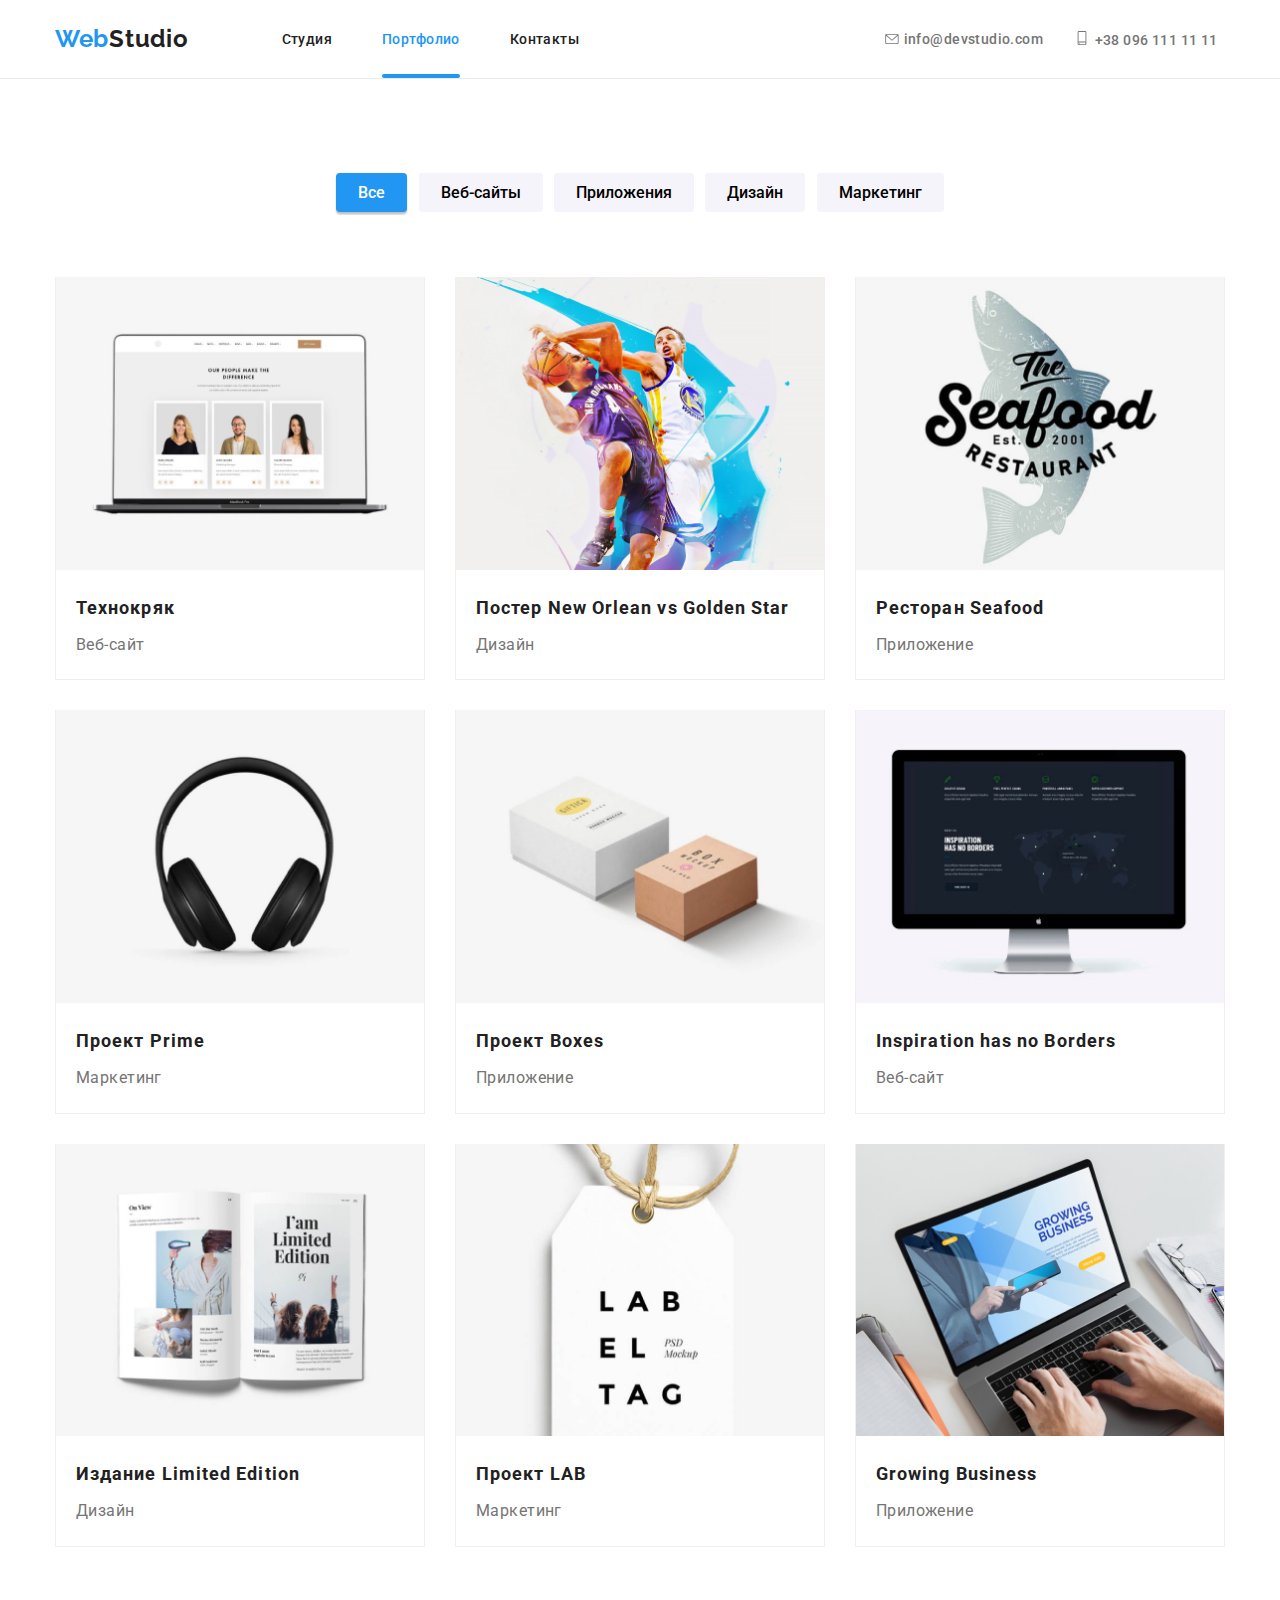
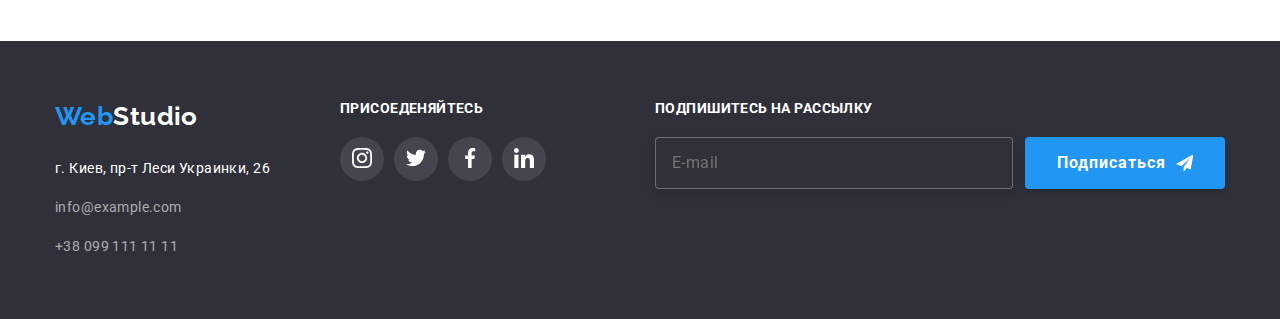
==== commit c5d051da: "-" ====
--- a/portfolio.html
+++ b/portfolio.html
@@ -36,8 +36,8 @@
 			<div class="menu-container" data-menu>
 				<nav class="header-nav">
 					<ul class="header-list__nav">
-						<li class="header-list__li"><a href="./index.html" class="header-list__item current">Студия</a></li>
-						<li class="header-list__li"><a href="./portfolio.html" class="header-list__item ">Портфолио</a></li>
+						<li class="header-list__li"><a href="./index.html" class="header-list__item">Студия</a></li>
+						<li class="header-list__li"><a href="./portfolio.html" class="header-list__item current">Портфолио</a></li>
 						<li class="header-list__li"><a href="#" class="header-list__item">Контакты</a></li>
 					</ul>
 				</nav>
@@ -288,13 +288,16 @@
 	<footer class="footer">
 		<div class="container-footer">
 				<div class="footer-blocks">
-					<ul class="footer-block">
-						<li class="footer-block__li"><a href="#" class="footer-block__title"><span class="footer-block__span">Web</span>Studio</a></li>
-						<li class="footer-block__li"><address class="footer-block__address">г. Киев, пр-т Леси Украинки, 26</address></li>
-						<li class="footer-block__li"><a href="#" class="footer-block__email">info@example.com</a></li>
-						<li class="footer-block__li"><a href="#" class="footer-block__tel">+38 099 111 11 11</a></li>
-					</ul>
-	
+					<div class="address-block">
+						<a href="#" class="footer-block__title"><span class="footer-block__span">Web</span>Studio</a>
+					<address>
+						<ul class="footer-block">
+							<li class="footer-block__li"><a href="#" class="footer-block__address">г. Киев, пр-т Леси Украинки, 26</a></li>
+							<li class="footer-block__li"><a href="#" class="footer-block__email">info@example.com</a></li>
+							<li class="footer-block__li"><a href="#" class="footer-block__tel">+38 099 111 11 11</a></li>
+						</ul>
+					</address>
+					</div>
 					<div class="footer-block2">
 						<p class="footer-block2__text">Присоеденяйтесь</p>
 						<ul class="block2-list">
--- a/css/main.min.css
+++ b/css/main.min.css
@@ -1,2 +1,2 @@
-.header{border-bottom:1px solid #ececec;position:relative}.header-container{display:-webkit-box;display:-ms-flexbox;display:flex}.menu-container{-webkit-transition:opacity 250ms cubic-bezier(0.4, 0, 0.2, 1),-webkit-transform;transition:opacity 250ms cubic-bezier(0.4, 0, 0.2, 1),-webkit-transform;transition:transform,opacity 250ms cubic-bezier(0.4, 0, 0.2, 1);transition:transform,opacity 250ms cubic-bezier(0.4, 0, 0.2, 1),-webkit-transform}@media (max-width: 767px){.menu-container{width:100%;z-index:1;display:none;background-color:#fff;position:fixed;left:0;margin:0 auto;height:100vh;padding:48px 40px;overflow:scroll}.menu-container.is-open{display:-webkit-box;display:-ms-flexbox;display:flex;-webkit-box-orient:vertical;-webkit-box-direction:normal;-ms-flex-direction:column;flex-direction:column}}@media (min-width: 768px){.menu-container{display:-webkit-box;display:-ms-flexbox;display:flex}}.logo{color:#2196f3;font-weight:700;font-family:"Raleway",sans-serif;font-size:24px;letter-spacing:0.03em;line-height:1.19;margin-right:auto;display:-webkit-box;display:-ms-flexbox;display:flex;-webkit-box-align:center;-ms-flex-align:center;align-items:center;padding:24px 0}@media (min-width: 768px){.logo{margin-right:88px}}@media (min-width: 1200px){.logo{margin-right:93px}}.logo-span{color:#212121}@media (max-width: 767px){.header-nav{-webkit-box-flex:1;-ms-flex-positive:1;flex-grow:1}}@media (min-width: 768px){.header-nav{display:-webkit-box;display:-ms-flexbox;display:flex;-webkit-box-align:center;-ms-flex-align:center;align-items:center;margin-right:60px}}@media (min-width: 1200px){.header-nav{margin-right:305px}}@media (min-width: 768px){.header-list__nav{display:-webkit-box;display:-ms-flexbox;display:flex}}@media (max-width: 767px){.header-list__li:not(:last-child){margin-bottom:32px}}@media (min-width: 768px){.header-list__li:not(:last-child){margin-right:50px}}.header-list__item{font-weight:500;position:relative;color:#212121;display:block;-webkit-transition:background-color,fill,250ms cubic-bezier(0.4, 0, 0.2, 1);transition:background-color,fill,250ms cubic-bezier(0.4, 0, 0.2, 1)}.header-list__item:hover{color:#2196f3;background-color:#fff}.header-list__item:focus{background-color:#fff;color:#2196f3}@media (max-width: 767px){.header-list__item{font-size:40px}}@media (min-width: 768px){.header-list__item{padding:32px 0}}.current{color:#2196f3}@media (min-width: 768px){.current::after{content:"";position:absolute;bottom:0px;left:0;height:4px;width:100%;background-color:#2196f3;border-radius:2px;-webkit-transition:background-color,opacity 250ms cubic-bezier(0.4, 0, 0.2, 1);transition:background-color,opacity 250ms cubic-bezier(0.4, 0, 0.2, 1)}}@media (min-width: 768px){.header-contacts{margin-left:auto;margin-top:0;margin-bottom:0;display:-webkit-box;display:-ms-flexbox;display:flex;-webkit-box-orient:vertical;-webkit-box-direction:normal;-ms-flex-direction:column;flex-direction:column;-webkit-box-pack:center;-ms-flex-pack:center;justify-content:center}}@media (min-width: 1200px){.header-contacts{display:-webkit-box;display:-ms-flexbox;display:flex;-webkit-box-align:center;-ms-flex-align:center;align-items:center;-webkit-box-orient:horizontal;-webkit-box-direction:normal;-ms-flex-direction:row;flex-direction:row}}@media (max-width: 767px){.header-contacts__li:first-child{margin-bottom:32px}}@media (min-width: 1200px){.header-contacts__li:first-child{margin-right:30px}}.header-contacts__item{font-weight:500;color:#757575;-webkit-transition:background-color,fill,250ms cubic-bezier(0.4, 0, 0.2, 1);transition:background-color,fill,250ms cubic-bezier(0.4, 0, 0.2, 1)}.header-contacts__item:hover{color:#2196f3;background-color:#fff}.header-contacts__item:focus{background-color:#fff;color:#2196f3;-webkit-box-shadow:none;box-shadow:none}@media (max-width: 767px){.header-contacts__item{font-size:24px}}@media (max-width: 1199px){.first{margin-bottom:10px}}@media (min-width: 1200px){.chosen{padding:32px 0}}@media (min-width: 768px) and (max-width: 1199px){.chosen{padding-top:20px}}@media (max-width: 767px){.chosen{font-size:34px;color:#2196f3}}@media (max-width: 480px){.chosen{font-size:8vw}}@media (max-width: 767px){.last{margin-bottom:64px}}@media (min-width: 1200px){.second{padding:30px 0}}@media (min-width: 768px) and (max-width: 1199px){.second{padding-bottom:20px}}.header-soc{display:-webkit-box;display:-ms-flexbox;display:flex}@media (min-width: 768px){.header-soc{display:none}}@media (max-width: 480px){.header-soc{-ms-flex-wrap:wrap;flex-wrap:wrap}}.header-soc__li{padding:0 10px}.header-soc__li:not(:last-child){border-right:1px solid rgba(33,33,33,0.2)}.header-soc__li:first-child{padding-left:0}.header-soc__li:last-child{padding-right:0}@media (max-width: 480px){.header-soc__li{margin-bottom:10px;padding:0 10px}}.header-soc__item{font-size:18px;font-weight:500;color:#2196f3}.mail-icon{fill:currentColor}@media (max-width: 767px){.mail-icon{display:none}}.header-menu__button{position:absolute;top:21px;right:15px;background-color:#fff}.menu-button{z-index:10;margin:0;padding:10px 0;background-color:transparent;-webkit-transition:fill 250ms cubic-bezier(0.4, 0, 0.2, 1);transition:fill 250ms cubic-bezier(0.4, 0, 0.2, 1)}.menu-button:focus{fill:#2196f3}@media (min-width: 768px){.menu-button{display:none}}.menu-button .icon-cross{display:none}.menu-button.is-open .icon-cross{display:block}.menu-button.is-open .icon-menu{display:none}*{padding:0;margin:0;border:0}*,*:before,*:after{-webkit-box-sizing:border-box;box-sizing:border-box}nav,footer,header,aside{display:block}html,body{height:100%;width:100%;font-size:100%;line-height:1;font-size:14px;-ms-text-size-adjust:100%;-moz-text-size-adjust:100%;-webkit-text-size-adjust:100%}input,button,textarea{font-family:inherit}input::-ms-clear{display:none}button{cursor:pointer}button::-moz-focus-inner{padding:0;border:0}a,a:visited{text-decoration:none}a:hover{text-decoration:none}ul li{list-style:none}img{vertical-align:top}h1,h2,h3,h4,h5,h6{font-size:inherit;font-weight:400}.btn{background-color:#2196f3;color:#fff;font-size:16px;font-weight:700;line-height:1.87;letter-spacing:0.06em;padding:10px 29px;border-radius:4px}.img{display:block;max-width:100%;height:auto}.hero{max-width:1600px;height:400px;margin-left:auto;margin-right:auto;background-image:-webkit-gradient(linear, left top, right top, from(rgba(47,48,58,0.4)), to(rgba(47,48,58,0.4))),url(../../images/bg-main.jpg);background-image:linear-gradient(to right, rgba(47,48,58,0.4), rgba(47,48,58,0.4)),url(../../images/bg-main.jpg);background-repeat:no-repeat}@media (min-width: 1200px){.hero{height:600px}}@media (min-width: 768px) and (max-width: 1199px){.hero{max-width:768px;height:400px;background-image:url("../../images/tablet-main__bg.jpg")}}@media (max-width: 767px){.hero{max-width:480px;background-image:url("../../images/phone-main__bg.jpg")}}.hero__title{color:#fff;font-size:26px;text-transform:uppercase;font-weight:900;line-height:1.36;text-align:center;letter-spacing:0.06em;margin-bottom:30px}@media (min-width: 1200px){.hero__title{font-size:44px}}.hero__button{display:block;margin:0 auto}.section-hero{padding:118px 0}@media (min-width: 1200px){.section-hero{padding:200px 0}}.btn{background-color:#2196f3;color:#fff;font-size:16px;font-weight:700;line-height:1.87;letter-spacing:0.06em;padding:10px 32px;border-radius:4px}.benefits-benefits{padding-bottom:0}@media (min-width: 768px){.benefits-list{display:-webkit-box;display:-ms-flexbox;display:flex}}@media (min-width: 768px) and (max-width: 1199px){.benefits-list{display:-webkit-box;display:-ms-flexbox;display:flex;-ms-flex-wrap:wrap;flex-wrap:wrap}}@media (min-width: 768px) and (max-width: 1199px){.benefits-list__li{width:354px}.benefits-list__li:nth-child(odd){margin-right:30px}.benefits-list__li:nth-last-child(-n+2){margin-bottom:0}}@media (min-width: 1200px){.benefits-list__li{width:270px;height:251px;margin-bottom:0}.benefits-list__li:not(:last-child){margin-right:30px}}@media (min-width: 768px){.benefits-list__li{margin-bottom:30px}}@media (max-width: 767px){.benefits-list__li:not(:last-child){margin-bottom:30px}}.benefits-list__div{background-color:#f5f4fa;width:100%;height:120px;display:-webkit-box;display:-ms-flexbox;display:flex;-webkit-box-pack:center;-ms-flex-pack:center;justify-content:center;-webkit-box-align:center;-ms-flex-align:center;align-items:center;margin-bottom:30px}@media (min-width: 768px){.benefits-list__div{width:354px}}@media (min-width: 1200px){.benefits-list__div{width:270px}}.benefits-list__title{font-weight:700;text-transform:uppercase;line-height:1.14;margin-bottom:10px}@media (max-width: 767px){.benefits-list__title{text-align:center}}.benefits-list__text{color:#757575;line-height:1.71}.devices-section{padding-bottom:94px}@media (max-width: 1199px){.devices-section{display:none}}.devices-title{font-size:36px;font-weight:700;text-align:center;line-height:1.16}@media (min-width: 768px){.devices-title{margin-bottom:50px}}@media (min-width: 768px) and (max-width: 1199px){.devices-list{display:-webkit-box;display:-ms-flexbox;display:flex;-webkit-box-pack:justify;-ms-flex-pack:justify;justify-content:space-between}}@media (min-width: 1200px){.devices-list{display:-webkit-box;display:-ms-flexbox;display:flex}}.devices-list__photo:not(:last-child){margin-right:30px}.devices-list__device-thumb{position:relative}.devices-list__overlay{position:absolute;display:-webkit-box;display:-ms-flexbox;display:flex;-webkit-box-align:center;-ms-flex-align:center;align-items:center;-webkit-box-pack:center;-ms-flex-pack:center;justify-content:center;bottom:0;left:0;width:100%;height:70px;color:#fff;font-weight:700;font-size:14px;line-height:1.14;text-align:center;letter-spacing:0.03em;text-transform:uppercase;background:rgba(47,48,58,0.8)}.team{background-color:#f5f4fa}.team-title{font-size:28px;font-weight:700;text-align:center;line-height:1.16;margin-bottom:30px}@media (min-width: 1200px){.team-title{margin-bottom:50px}}@media (min-width: 1200px){.team-title{font-size:36px}}.team-list{text-align:center}.team-list>.worker{background:#fff;-webkit-box-shadow:0px 1px 3px rgba(0,0,0,0.12),0px 1px 1px rgba(0,0,0,0.14),0px 2px 1px rgba(0,0,0,0.2);box-shadow:0px 1px 3px rgba(0,0,0,0.12),0px 1px 1px rgba(0,0,0,0.14),0px 2px 1px rgba(0,0,0,0.2);border-radius:0px 0px 4px 4px}@media (min-width: 768px){.team-list{display:-webkit-box;display:-ms-flexbox;display:flex;-ms-flex-wrap:wrap;flex-wrap:wrap}}@media (max-width: 1199px){.worker:not(:last-child){margin-bottom:30px}}@media (min-width: 768px){.worker:not(:last-child){margin-right:30px}}@media (min-width: 768px) and (max-width: 1199px){.worker{width:354px}.worker:nth-last-child(-n+2){margin-bottom:0}}@media (min-width: 768px) and (max-width: 1199px){.worker:nth-child(even){margin-right:0}}@media (min-width: 1200px){.worker{width:270px;margin-bottom:0}}.team-list__div{padding-top:30px}.team-list__name{font-weight:500;font-size:16px;line-height:1.18;margin-bottom:10px}.team-list__position{font-size:16px;color:#757575;line-height:1.18;margin-bottom:16px}.team-soc{display:-webkit-box;display:-ms-flexbox;display:flex;-webkit-box-pack:center;-ms-flex-pack:center;justify-content:center;padding-bottom:30px}.team-soc__li:not(:last-child){margin-right:10px}.team-soc__team{border-radius:50%;width:44px;height:44px;background:#fff;fill:#afb1b8;-webkit-transition:background-color,fill,250ms cubic-bezier(0.4, 0, 0.2, 1);transition:background-color,fill,250ms cubic-bezier(0.4, 0, 0.2, 1)}.team-soc__team:hover{background-color:#2196f3;fill:#fff}.team-soc__team:focus{background-color:#2196f3;fill:#fff}.clients-title{font-weight:700;font-size:28px;line-height:1.16;text-align:center;letter-spacing:0.03em;margin-bottom:30px}@media (min-width: 1200px){.clients-title{font-size:36px;margin-bottom:50px}}.clients-list{display:-webkit-box;display:-ms-flexbox;display:flex;-webkit-box-pack:center;-ms-flex-pack:center;justify-content:center;-ms-flex-wrap:wrap;flex-wrap:wrap}@media (max-width: 767px){.clients-list{-ms-flex-preferred-size:50%;flex-basis:50%}}@media (min-width: 768px) and (max-width: 1199px){.clients-list{-ms-flex-preferred-size:33.3333%;flex-basis:33.3333%}}.clients-list__li{margin-right:30px;margin-bottom:30px}@media (max-width: 767px){.clients-list__li:nth-child(even){margin-right:0}.clients-list__li:nth-last-child(-n+2){margin-bottom:0}}@media (min-width: 768px) and (max-width: 1199px){.clients-list__li:nth-last-child(-n+3){margin-bottom:0}.clients-list__li:nth-child(3n+3){margin-right:0}}@media (min-width: 1200px){.clients-list__li:not(:last-child){margin-right:30px;margin-bottom:0}.clients-list__li:last-child{margin-bottom:0;margin-right:0}}@media (max-width: 479px){.clients-list__li{margin-right:0}.clients-list__li:nth-child(5){margin-bottom:30px}}.clients-list__li:focus,.clients-list__li :hover{background-color:#fff;fill:#2196f3;border:1px solid #2196f3;-webkit-box-shadow:none;box-shadow:none}.clients-list__btn{border:1px solid #afb1b8;border-radius:4px;width:210px;height:92px;background-color:#fff;fill:#afb1b8;-webkit-transition:border,fill,250ms cubic-bezier(0.4, 0, 0.2, 1);transition:border,fill,250ms cubic-bezier(0.4, 0, 0.2, 1)}.clients-list__btn:focus,.clients-list__btn :hover{background-color:#fff;fill:#2196f3;border:1px solid #2196f3;-webkit-box-shadow:none;box-shadow:none}@media (min-width: 768px){.clients-list__btn{width:226px}}@media (min-width: 1200px){.clients-list__btn{width:170px}}.clients-list__svg:hover{border:none}.footer{background-color:#2f303a}@media (min-width: 768px){.footer{padding:60px 0}}.container-footer{margin:0 auto;padding:0px 15px}@media (max-width: 1199px){.container-footer{text-align:center}}@media (max-width: 767px){.container-footer{padding:60px 15px}}@media (min-width: 768px){.container-footer{display:-webkit-box;display:-ms-flexbox;display:flex;-webkit-box-align:baseline;-ms-flex-align:baseline;align-items:baseline;-ms-flex-wrap:wrap;flex-wrap:wrap;max-width:768px}}@media (min-width: 1200px){.container-footer{max-width:1200px}}@media (min-width: 768px) and (max-width: 1199px){.footer-blocks{display:-webkit-box;display:-ms-flexbox;display:flex;padding:0px 75px 0px 76px}}@media (max-width: 1199px){.footer-blocks{margin-bottom:60px}}@media (min-width: 1200px){.footer-blocks{display:-webkit-box;display:-ms-flexbox;display:flex;margin-right:auto}}@media (min-width: 768px) and (max-width: 1199px){.footer-block{margin-right:165px}}@media (min-width: 1200px){.footer-block{margin-right:70px;margin-bottom:0}}@media (max-width: 767px){.footer-block{margin-bottom:60px}}.footer-block__title{font-family:"Raleway",sans-serif;font-weight:700;font-size:24px;color:#fff;line-height:1.19;margin-bottom:20px}.footer-block__title:focus{background-color:#2f303a}@media (min-width: 1200px){.footer-block__title{font-size:26px}}.footer-block__span{color:#2196f3}.footer-block__address{font-style:normal;color:#fff;line-height:1.71;margin-bottom:8px;margin-top:20px}@media (min-width: 1200px){.footer-block__address{margin-top:25px}}.footer-block__email{margin-bottom:8px}.footer-block__email,.footer-block__tel{color:rgba(255,255,255,0.6);line-height:1.71;display:block;-webkit-transition:background-color,color,250ms cubic-bezier(0.4, 0, 0.2, 1);transition:background-color,color,250ms cubic-bezier(0.4, 0, 0.2, 1)}.footer-block__email:hover,.footer-block__tel:hover{color:#2196f3;background-color:#2f303a}.footer-block__email:focus,.footer-block__tel:focus{color:#2196f3;background-color:#2f303a}@media (min-width: 768px){.footer-block__email,.footer-block__tel{margin-top:8px}}@media (min-width: 1200px){.footer-block__email,.footer-block__tel{margin-top:15px}}@media (min-width: 1200px){.footer-block2{margin-right:auto}}.footer-block2__text{text-transform:uppercase;font-weight:700;font-size:14px;line-height:1.14;letter-spacing:0.03em;color:#fff;margin-bottom:20px}.block2-list{display:-webkit-box;display:-ms-flexbox;display:flex;-webkit-box-pack:center;-ms-flex-pack:center;justify-content:center}.block2-list__li:not(:last-child){margin-right:10px}.block2-list__soc{border-radius:50%;width:44px;height:44px;background:rgba(255,255,255,0.1);-webkit-transition:background-color,color,250ms cubic-bezier(0.4, 0, 0.2, 1);transition:background-color,color,250ms cubic-bezier(0.4, 0, 0.2, 1)}.block2-list__soc:hover{background-color:#2196f3}.block2-list__soc:focus{background-color:#2196f3}.block2-list__svg{fill:#fff}@media (min-width: 768px) and (max-width: 1199px){.footer-block3{margin:0 auto}}.footer-block3__text{font-weight:700;line-height:1.14;letter-spacing:0.03em;text-transform:uppercase;color:#fff;margin-bottom:20px}.footer-block3__form{display:-webkit-box;display:-ms-flexbox;display:flex;-webkit-box-orient:vertical;-webkit-box-direction:normal;-ms-flex-direction:column;flex-direction:column}@media (min-width: 1200px){.footer-block3__form{-webkit-box-orient:horizontal;-webkit-box-direction:normal;-ms-flex-direction:row;flex-direction:row}}.footer-block3__form input{padding:15px 0px 15px 16px;font-size:16px;line-height:1.25;letter-spacing:0.03em;color:rgba(255,255,255,0.6)}@media (max-width: 1199px){.footer-block3__form input{margin-bottom:20px}}.footer-block3__input{display:block;width:100%;margin:0 auto;border:1px solid rgba(255,255,255,0.3);-webkit-filter:drop-shadow(0px 4px 4px rgba(0,0,0,0.15));filter:drop-shadow(0px 4px 4px rgba(0,0,0,0.15));border-radius:4px;background:#2f303a}.footer-block3__input:focus{background:#2f303a}@media (min-width: 480px){.footer-block3__input{width:450px}}@media (min-width: 1200px){.footer-block3__input{width:358px;margin-right:12px}}.footer-btn{-webkit-box-shadow:0px 4px 4px rgba(0,0,0,0.15);box-shadow:0px 4px 4px rgba(0,0,0,0.15);display:-webkit-box;display:-ms-flexbox;display:flex;margin:0 auto;-webkit-box-align:center;-ms-flex-align:center;align-items:center;text-align:center;width:200px}.footer-block3__btnicon{width:24px;height:24px;margin-left:10px}.backdrop{position:fixed;width:100%;height:100%;top:0;left:0;z-index:15;background:rgba(0,0,0,0.2);-webkit-transition:opacity 250ms cubic-bezier(0.4, 0, 0.2, 1),-webkit-transform;transition:opacity 250ms cubic-bezier(0.4, 0, 0.2, 1),-webkit-transform;transition:transform,opacity 250ms cubic-bezier(0.4, 0, 0.2, 1);transition:transform,opacity 250ms cubic-bezier(0.4, 0, 0.2, 1),-webkit-transform}.backdrop.is-hidden{opacity:0;pointer-events:none}.modal{display:block;position:relative;top:50%;left:50%;width:450px;height:609px;-webkit-transform:translate(-50%, -50%) scale(1);transform:translate(-50%, -50%) scale(1);background-color:#fff;border-radius:4px;padding:40px;-webkit-transition:-webkit-transform 250ms cubic-bezier(0.4, 0, 0.2, 1);transition:-webkit-transform 250ms cubic-bezier(0.4, 0, 0.2, 1);transition:transform 250ms cubic-bezier(0.4, 0, 0.2, 1);transition:transform 250ms cubic-bezier(0.4, 0, 0.2, 1), -webkit-transform 250ms cubic-bezier(0.4, 0, 0.2, 1)}@media (min-width: 1200px){.modal{width:528px;height:581px}}@media (max-width: 460px){.modal{width:300px;height:auto}}.modal__button{position:absolute;display:block;width:30px;height:30px;border-radius:50%;background-color:#fff;border:1px solid rgba(0,0,0,0.1);top:8px;right:8px}.modal__button:focus{fill:#2196f3;-webkit-box-shadow:none;box-shadow:none}.modal-container__title{font-weight:700;font-size:20px;line-height:1.15;text-align:center;letter-spacing:0.03em;color:#212121;margin-bottom:12px}.modal-form__name{display:block;color:#757575;position:relative;font-size:12px;line-height:1.16;letter-spacing:0.01em;margin-bottom:10px;-webkit-transition:outline,background-color 250ms cubic-bezier(0.4, 0, 0.2, 1);transition:outline,background-color 250ms cubic-bezier(0.4, 0, 0.2, 1)}.modal-form__input{width:100%;height:40px;border:1px solid rgba(33,33,33,0.2);border-radius:4px;margin-top:4px;color:#212121;padding-left:42px;-webkit-transition:outline,border-color 250ms cubic-bezier(0.4, 0, 0.2, 1);transition:outline,border-color 250ms cubic-bezier(0.4, 0, 0.2, 1)}.modal-form__input:focus{background-color:#fff;outline:1px solid #2196f3;border:none}.modal-form__icon{width:18px;height:18px;position:absolute;top:50%;left:12px;display:inline-block;fill:#212121;-webkit-transition:fill 250ms cubic-bezier(0.4, 0, 0.2, 1);transition:fill 250ms cubic-bezier(0.4, 0, 0.2, 1)}.modal-form__input:focus ~ .modal-form__icon{fill:#2196f3}.last-field{margin-bottom:20px;line-height:1.14;letter-spacing:0.01em}.modal-form__textarea{width:100%;height:40px;border:1px solid rgba(33,33,33,0.2);border-radius:4px;margin-top:4px;padding:12px 16px;resize:none;height:120px;color:#212121;-webkit-transition:background-color,outline 250ms cubic-bezier(0.4, 0, 0.2, 1);transition:background-color,outline 250ms cubic-bezier(0.4, 0, 0.2, 1)}.modal-form__textarea:focus{background-color:#fff;outline:1px solid #2196f3;border:none}@media (min-width: 1200px){.modal-form__textarea{width:448px}}.agree{display:inline-block;line-height:1.71;letter-spacing:0.03em;color:#757575;margin-bottom:30px;position:relative;left:50%;-webkit-transform:translate(-50%, 0);transform:translate(-50%, 0)}@media (max-width: 1199px){.agree{font-size:12px}}.agree__checkbox{-moz-appearance:none;-webkit-appearance:none;appearance:none}.agree__checkbox-icon{display:inline-block;width:15px;height:15px;border:2px solid #212121;border-radius:2px;position:relative;top:2px;margin-right:5px;-webkit-transition:background-color 250ms cubic-bezier(0.4, 0, 0.2, 1);transition:background-color 250ms cubic-bezier(0.4, 0, 0.2, 1)}@media (min-width: 1200px){.agree__checkbox-icon{margin-right:8px}}.agree__checkbox:checked+.agree__checkbox-icon{border-color:#2196f3;background-color:#2196f3;background-image:url("../images/agree.svg");background-size:contain;background-origin:border-box;background-repeat:no-repeat}.agree__checkbox:focus+.agree__checkbox-icon{border-color:#2196f3}.agree__span{color:#2196f3;text-decoration:underline}.agree__span:focus{background:#fff;-webkit-box-shadow:none;box-shadow:none}.modal-btn{display:block;margin:0 auto;background-color:#2196f3;color:#fff;font-size:16px;font-weight:700;line-height:1.87;letter-spacing:0.06em;border-radius:4px;padding:10px 55px;-webkit-box-shadow:0px 4px 4px rgba(0,0,0,0.15);box-shadow:0px 4px 4px rgba(0,0,0,0.15)}.filter{margin-bottom:40px}@media (min-width: 768px){.filter{margin-bottom:30px;text-align:center}}@media (min-width: 1200px){.filter{margin-bottom:50px}}.filter__li{margin-left:8px}.filter__li:first-child{margin-left:0}.filter__li:nth-child(-n+3){margin-bottom:15px}@media (max-width: 767px){.filter__li:nth-child(4){margin-left:0}}.filter__item{padding:6px 22px;-webkit-transition:background-color,color,250ms cubic-bezier(0.4, 0, 0.2, 1),-webkit-box-shadow;transition:background-color,color,250ms cubic-bezier(0.4, 0, 0.2, 1),-webkit-box-shadow;transition:background-color,color,box-shadow,250ms cubic-bezier(0.4, 0, 0.2, 1);transition:background-color,color,box-shadow,250ms cubic-bezier(0.4, 0, 0.2, 1),-webkit-box-shadow}.filter__li,.filter__item{font-size:16px;line-height:1.7;font-weight:500;background-color:#f5f4fa;display:inline-block;border-radius:4px;-webkit-transition:background-color,color,250ms cubic-bezier(0.4, 0, 0.2, 1),-webkit-box-shadow;transition:background-color,color,250ms cubic-bezier(0.4, 0, 0.2, 1),-webkit-box-shadow;transition:background-color,color,box-shadow,250ms cubic-bezier(0.4, 0, 0.2, 1);transition:background-color,color,box-shadow,250ms cubic-bezier(0.4, 0, 0.2, 1),-webkit-box-shadow}.filter__li:hover,.filter__li :focus,.filter__item:hover,.filter__item :focus{background-color:#2196f3;color:#fff;-webkit-box-shadow:0px 3px 1px rgba(0,0,0,0.1),0px 1px 2px rgba(0,0,0,0.08),0px 2px 2px rgba(0,0,0,0.12);box-shadow:0px 3px 1px rgba(0,0,0,0.1),0px 1px 2px rgba(0,0,0,0.08),0px 2px 2px rgba(0,0,0,0.12)}.active{background-color:#2196f3;color:#fff;-webkit-box-shadow:0px 3px 1px rgba(0,0,0,0.1),0px 1px 2px rgba(0,0,0,0.08),0px 2px 2px rgba(0,0,0,0.12);box-shadow:0px 3px 1px rgba(0,0,0,0.1),0px 1px 2px rgba(0,0,0,0.08),0px 2px 2px rgba(0,0,0,0.12)}@media (min-width: 768px){.shop-list{display:-webkit-box;display:-ms-flexbox;display:flex;-ms-flex-wrap:wrap;flex-wrap:wrap;margin:-15px}}.shop-list__li{border-right:1px solid #eee;border-bottom:1px solid #eee;border-left:1px solid #eee;margin-bottom:30px;color:#eee;position:relative;overflow:hidden;-webkit-transition:opacity 250ms cubic-bezier(0.4, 0, 0.2, 1),-webkit-box-shadow 250ms cubic-bezier(0.4, 0, 0.2, 1);transition:opacity 250ms cubic-bezier(0.4, 0, 0.2, 1),-webkit-box-shadow 250ms cubic-bezier(0.4, 0, 0.2, 1);transition:box-shadow 250ms cubic-bezier(0.4, 0, 0.2, 1),opacity 250ms cubic-bezier(0.4, 0, 0.2, 1);transition:box-shadow 250ms cubic-bezier(0.4, 0, 0.2, 1),opacity 250ms cubic-bezier(0.4, 0, 0.2, 1),-webkit-box-shadow 250ms cubic-bezier(0.4, 0, 0.2, 1)}.shop-list__li:hover{-webkit-box-shadow:0px 1px 1px rgba(0,0,0,0.12),0px 4px 4px rgba(0,0,0,0.06),1px 4px 6px rgba(0,0,0,0.16);box-shadow:0px 1px 1px rgba(0,0,0,0.12),0px 4px 4px rgba(0,0,0,0.06),1px 4px 6px rgba(0,0,0,0.16)}.shop-list__li:focus{background-color:#fff;-webkit-box-shadow:0px 1px 1px rgba(0,0,0,0.12),0px 4px 4px rgba(0,0,0,0.06),1px 4px 6px rgba(0,0,0,0.16);box-shadow:0px 1px 1px rgba(0,0,0,0.12),0px 4px 4px rgba(0,0,0,0.06),1px 4px 6px rgba(0,0,0,0.16)}@media (max-width: 767px){.shop-list__li{max-width:450px}}@media (min-width: 768px) and (max-width: 1199px){.shop-list__li{margin:15px;-ms-flex-preferred-size:calc((100% - 2 * 30px) / 2);flex-basis:calc((100% - 2 * 30px) / 2)}}@media (min-width: 1200px){.shop-list__li{width:354px;margin:15px;width:calc((100% - 6 * 15px) / 3)}}.shop-list__item{display:block}.shop-thumb{position:relative;overflow:hidden}.shop-thumb__hover{margin:0;padding:63px 24px;position:absolute;top:0;left:0;width:100%;height:100%;font-size:18px;line-height:1.56;letter-spacing:0.03em;color:#fff;background-color:rgba(33,150,243,0.9);-webkit-transform:translateY(100%);transform:translateY(100%);-webkit-transition:opacity 250ms cubic-bezier(0.4, 0, 0.2, 1),-webkit-transform 250ms cubic-bezier(0.4, 0, 0.2, 1);transition:opacity 250ms cubic-bezier(0.4, 0, 0.2, 1),-webkit-transform 250ms cubic-bezier(0.4, 0, 0.2, 1);transition:opacity 250ms cubic-bezier(0.4, 0, 0.2, 1),transform 250ms cubic-bezier(0.4, 0, 0.2, 1);transition:opacity 250ms cubic-bezier(0.4, 0, 0.2, 1),transform 250ms cubic-bezier(0.4, 0, 0.2, 1),-webkit-transform 250ms cubic-bezier(0.4, 0, 0.2, 1);opacity:0}.shop-list__item:hover .shop-thumb__hover{opacity:1;-webkit-transform:translateY(0);transform:translateY(0)}.shop-list__item:focus .shop-thumb__hover{opacity:1;-webkit-transform:translateY(0);transform:translateY(0)}@media (max-width: 767px){.shop-thumb__hover{overflow:scroll}}.shop-thumb__img{display:block;width:100%;height:100%}.item-div{padding:20px}.item-div__title{font-size:18px;font-weight:700;line-height:2;color:#212121;letter-spacing:0.06em;margin-bottom:4px}.item-div__text{font-size:16px;line-height:1.9;color:#757575;line-height:1.87}body{font-family:"Roboto",sans-serif;color:#212121;font-size:14px;letter-spacing:0.03em}.color{background-color:#f5f4fa}.container{padding:0 15px;margin:0 auto}@media (min-width: 480px){.container{width:480px}}@media (min-width: 768px){.container{width:768px}}@media (min-width: 1200px){.container{width:1200px}}.section{padding:60px 0}@media (min-width: 1200px){.section{padding:94px 0}}
+.header{border-bottom:1px solid #ececec;position:relative}.header-container{display:-webkit-box;display:-ms-flexbox;display:flex}.menu-container{-webkit-transition:opacity 250ms cubic-bezier(0.4, 0, 0.2, 1),-webkit-transform;transition:opacity 250ms cubic-bezier(0.4, 0, 0.2, 1),-webkit-transform;transition:transform,opacity 250ms cubic-bezier(0.4, 0, 0.2, 1);transition:transform,opacity 250ms cubic-bezier(0.4, 0, 0.2, 1),-webkit-transform}@media (max-width: 767px){.menu-container{margin:0 auto;width:100%;height:100vh;z-index:1;display:none;background-color:#fff;position:fixed;left:0;padding:48px 40px}.menu-container.is-open{display:-webkit-box;display:-ms-flexbox;display:flex;-webkit-box-orient:vertical;-webkit-box-direction:normal;-ms-flex-direction:column;flex-direction:column}}@media (min-width: 768px){.menu-container{display:-webkit-box;display:-ms-flexbox;display:flex}}.logo{color:#2196f3;font-weight:700;font-family:"Raleway",sans-serif;font-size:24px;letter-spacing:0.03em;line-height:1.19;margin-right:auto;display:-webkit-box;display:-ms-flexbox;display:flex;-webkit-box-align:center;-ms-flex-align:center;align-items:center;padding:24px 0}@media (min-width: 768px){.logo{margin-right:88px}}@media (min-width: 1200px){.logo{margin-right:93px}}.logo-span{color:#212121}@media (max-width: 767px){.header-nav{-webkit-box-flex:1;-ms-flex-positive:1;flex-grow:1}}@media (min-width: 768px){.header-nav{display:-webkit-box;display:-ms-flexbox;display:flex;-webkit-box-align:center;-ms-flex-align:center;align-items:center;margin-right:60px}}@media (min-width: 1200px){.header-nav{margin-right:305px}}@media (min-width: 768px){.header-list__nav{display:-webkit-box;display:-ms-flexbox;display:flex}}@media (max-width: 767px){.header-list__li:not(:last-child){margin-bottom:32px}}@media (min-width: 768px){.header-list__li:not(:last-child){margin-right:50px}}.header-list__item{font-weight:500;position:relative;color:#212121;display:block;-webkit-transition:background-color,fill,250ms cubic-bezier(0.4, 0, 0.2, 1);transition:background-color,fill,250ms cubic-bezier(0.4, 0, 0.2, 1)}.header-list__item:hover{color:#2196f3;background-color:#fff}.header-list__item:focus{background-color:#fff;color:#2196f3}@media (max-width: 767px){.header-list__item{font-size:40px}}@media (min-width: 768px){.header-list__item{padding:32px 0}}.current{color:#2196f3}@media (min-width: 768px){.current::after{content:"";position:absolute;bottom:0px;left:0;height:4px;width:100%;background-color:#2196f3;border-radius:2px;-webkit-transition:background-color,opacity 250ms cubic-bezier(0.4, 0, 0.2, 1);transition:background-color,opacity 250ms cubic-bezier(0.4, 0, 0.2, 1)}}@media (min-width: 768px){.header-contacts{margin-left:auto;margin-top:0;margin-bottom:0;display:-webkit-box;display:-ms-flexbox;display:flex;-webkit-box-orient:vertical;-webkit-box-direction:normal;-ms-flex-direction:column;flex-direction:column;-webkit-box-pack:center;-ms-flex-pack:center;justify-content:center}}@media (min-width: 1200px){.header-contacts{display:-webkit-box;display:-ms-flexbox;display:flex;-webkit-box-align:center;-ms-flex-align:center;align-items:center;-webkit-box-orient:horizontal;-webkit-box-direction:normal;-ms-flex-direction:row;flex-direction:row}}@media (max-width: 767px){.header-contacts__li:first-child{margin-bottom:32px}}@media (min-width: 1200px){.header-contacts__li:first-child{margin-right:30px}}.header-contacts__item{font-weight:500;color:#757575;-webkit-transition:background-color,fill,250ms cubic-bezier(0.4, 0, 0.2, 1);transition:background-color,fill,250ms cubic-bezier(0.4, 0, 0.2, 1)}.header-contacts__item:hover{color:#2196f3;background-color:#fff}.header-contacts__item:focus{background-color:#fff;color:#2196f3;-webkit-box-shadow:none;box-shadow:none}@media (max-width: 767px){.header-contacts__item{font-size:24px}}@media (max-width: 1199px){.first{margin-bottom:10px}}@media (min-width: 1200px){.chosen{padding:32px 0}}@media (min-width: 768px) and (max-width: 1199px){.chosen{padding-top:20px}}@media (max-width: 767px){.chosen{font-size:34px;color:#2196f3}}@media (max-width: 480px){.chosen{font-size:8vw}}@media (max-width: 767px){.last{margin-bottom:64px}}@media (min-width: 1200px){.second{padding:30px 0}}@media (min-width: 768px) and (max-width: 1199px){.second{padding-bottom:20px}}.header-soc{display:-webkit-box;display:-ms-flexbox;display:flex}@media (min-width: 768px){.header-soc{display:none}}@media (max-width: 480px){.header-soc{-ms-flex-wrap:wrap;flex-wrap:wrap}}.header-soc__li{padding:0 10px}.header-soc__li:not(:last-child){border-right:1px solid rgba(33,33,33,0.2)}.header-soc__li:first-child{padding-left:0}.header-soc__li:last-child{padding-right:0}@media (max-width: 480px){.header-soc__li{margin-bottom:10px;padding:0 10px}}.header-soc__item{font-size:18px;font-weight:500;color:#2196f3}.mail-icon{fill:currentColor}@media (max-width: 767px){.mail-icon{display:none}}.header-menu__button{position:absolute;top:21px;right:15px;background-color:#fff}.menu-button{z-index:10;margin:0;padding:10px 0;background-color:transparent;-webkit-transition:fill 250ms cubic-bezier(0.4, 0, 0.2, 1);transition:fill 250ms cubic-bezier(0.4, 0, 0.2, 1)}.menu-button:focus{fill:#2196f3}@media (min-width: 768px){.menu-button{display:none}}.menu-button .icon-cross{display:none}.menu-button.is-open .icon-cross{display:block}.menu-button.is-open .icon-menu{display:none}*{padding:0;margin:0;border:0}*,*:before,*:after{-webkit-box-sizing:border-box;box-sizing:border-box}nav,footer,header,aside{display:block}html,body{height:100%;width:100%;font-size:100%;line-height:1;font-size:14px;-ms-text-size-adjust:100%;-moz-text-size-adjust:100%;-webkit-text-size-adjust:100%}input,button,textarea{font-family:inherit}input::-ms-clear{display:none}button{cursor:pointer}button::-moz-focus-inner{padding:0;border:0}a,a:visited{text-decoration:none}a:hover{text-decoration:none}ul li{list-style:none}img{vertical-align:top}h1,h2,h3,h4,h5,h6{font-size:inherit;font-weight:400}.btn{background-color:#2196f3;color:#fff;font-size:16px;font-weight:700;line-height:1.87;letter-spacing:0.06em;padding:10px 29px;border-radius:4px}.img{display:block;max-width:100%;height:auto}.hero{max-width:1600px;margin-left:auto;margin-right:auto;background-image:-webkit-gradient(linear, left top, right top, from(rgba(47,48,58,0.4)), to(rgba(47,48,58,0.4))),url("../images/bg-main.jpg");background-image:linear-gradient(to right, rgba(47,48,58,0.4), rgba(47,48,58,0.4)),url("../images/bg-main.jpg");background-repeat:no-repeat}@media (min-width: 768px) and (max-width: 1199px){.hero{background-image:-webkit-gradient(linear, left top, right top, from(rgba(47,48,58,0.4)), to(rgba(47,48,58,0.4))),url("../images/bg-main.jpg");background-image:linear-gradient(to right, rgba(47,48,58,0.4), rgba(47,48,58,0.4)),url("../images/bg-main.jpg")}}@media (max-width: 479px){.hero{background-image:-webkit-gradient(linear, left top, right top, from(rgba(47,48,58,0.4)), to(rgba(47,48,58,0.4))),url("../images/phone-main__bg.jpg");background-image:linear-gradient(to right, rgba(47,48,58,0.4), rgba(47,48,58,0.4)),url("../images/phone-main__bg.jpg")}}@media (max-width: 767px){.hero{background-image:-webkit-gradient(linear, left top, right top, from(rgba(47,48,58,0.4)), to(rgba(47,48,58,0.4))),url("../images/tablet-main__bg.jpg");background-image:linear-gradient(to right, rgba(47,48,58,0.4), rgba(47,48,58,0.4)),url("../images/tablet-main__bg.jpg")}}.hero__title{color:#fff;font-size:26px;text-transform:uppercase;font-weight:900;line-height:1.36;text-align:center;letter-spacing:0.06em;margin-bottom:30px}@media (max-width: 480px){.hero__title{font-size:20px}}@media (min-width: 1200px){.hero__title{font-size:44px}}.hero__button{display:block;margin:0 auto}.section-hero{padding:118px 0}@media (min-width: 1200px){.section-hero{padding:200px 0}}.btn{background-color:#2196f3;color:#fff;font-size:16px;font-weight:700;line-height:1.87;letter-spacing:0.06em;padding:10px 32px;border-radius:4px}.benefits-benefits{padding-bottom:0}@media (min-width: 768px){.benefits-list{display:-webkit-box;display:-ms-flexbox;display:flex}}@media (min-width: 768px) and (max-width: 1199px){.benefits-list{display:-webkit-box;display:-ms-flexbox;display:flex;-ms-flex-wrap:wrap;flex-wrap:wrap}}@media (min-width: 768px) and (max-width: 1199px){.benefits-list__li{width:354px}.benefits-list__li:nth-child(odd){margin-right:30px}.benefits-list__li:nth-last-child(-n+2){margin-bottom:0}}@media (min-width: 1200px){.benefits-list__li{width:270px;height:251px;margin-bottom:0}.benefits-list__li:not(:last-child){margin-right:30px}}@media (min-width: 768px){.benefits-list__li{margin-bottom:30px}}@media (max-width: 767px){.benefits-list__li:not(:last-child){margin-bottom:30px}}.benefits-list__div{background-color:#f5f4fa;width:100%;height:120px;display:-webkit-box;display:-ms-flexbox;display:flex;-webkit-box-pack:center;-ms-flex-pack:center;justify-content:center;-webkit-box-align:center;-ms-flex-align:center;align-items:center;margin-bottom:30px}@media (min-width: 768px){.benefits-list__div{width:354px}}@media (min-width: 1200px){.benefits-list__div{width:270px}}.benefits-list__title{font-weight:700;text-transform:uppercase;line-height:1.14;margin-bottom:10px}@media (max-width: 767px){.benefits-list__title{text-align:center}}.benefits-list__text{color:#757575;line-height:1.71}.devices-section{padding-bottom:94px}@media (max-width: 1199px){.devices-section{display:none}}.devices-title{font-size:36px;font-weight:700;text-align:center;line-height:1.16}@media (min-width: 768px){.devices-title{margin-bottom:50px}}@media (min-width: 768px) and (max-width: 1199px){.devices-list{display:-webkit-box;display:-ms-flexbox;display:flex;-webkit-box-pack:justify;-ms-flex-pack:justify;justify-content:space-between}}@media (min-width: 1200px){.devices-list{display:-webkit-box;display:-ms-flexbox;display:flex}}.devices-list__photo:not(:last-child){margin-right:30px}.devices-list__device-thumb{position:relative}.devices-list__overlay{position:absolute;display:-webkit-box;display:-ms-flexbox;display:flex;-webkit-box-align:center;-ms-flex-align:center;align-items:center;-webkit-box-pack:center;-ms-flex-pack:center;justify-content:center;bottom:0;left:0;width:100%;height:70px;color:#fff;font-weight:700;font-size:14px;line-height:1.14;text-align:center;letter-spacing:0.03em;text-transform:uppercase;background:rgba(47,48,58,0.8)}.team{background-color:#f5f4fa}.team-title{font-size:28px;font-weight:700;text-align:center;line-height:1.16;margin-bottom:30px}@media (min-width: 1200px){.team-title{margin-bottom:50px}}@media (min-width: 1200px){.team-title{font-size:36px}}.team-list{text-align:center}.team-list>.worker{background:#fff;-webkit-box-shadow:0px 1px 3px rgba(0,0,0,0.12),0px 1px 1px rgba(0,0,0,0.14),0px 2px 1px rgba(0,0,0,0.2);box-shadow:0px 1px 3px rgba(0,0,0,0.12),0px 1px 1px rgba(0,0,0,0.14),0px 2px 1px rgba(0,0,0,0.2);border-radius:0px 0px 4px 4px}@media (min-width: 768px){.team-list{display:-webkit-box;display:-ms-flexbox;display:flex;-ms-flex-wrap:wrap;flex-wrap:wrap}}@media (max-width: 1199px){.worker:not(:last-child){margin-bottom:30px}}@media (min-width: 768px){.worker:not(:last-child){margin-right:30px}}@media (min-width: 768px) and (max-width: 1199px){.worker{width:354px}.worker:nth-last-child(-n+2){margin-bottom:0}}@media (min-width: 768px) and (max-width: 1199px){.worker:nth-child(even){margin-right:0}}@media (min-width: 1200px){.worker{width:270px;margin-bottom:0}}.team-list__div{padding:30px 0px}.team-list__name{font-weight:500;font-size:16px;line-height:1.18;margin-bottom:10px}.team-list__position{font-size:16px;color:#757575;line-height:1.18;margin-bottom:16px}.team-soc{display:-webkit-box;display:-ms-flexbox;display:flex;-webkit-box-pack:center;-ms-flex-pack:center;justify-content:center}.team-soc__li:not(:last-child){margin-right:10px}.team-soc__team{border-radius:50%;width:44px;height:44px;background:#fff;fill:#afb1b8;-webkit-transition:background-color,fill,250ms cubic-bezier(0.4, 0, 0.2, 1);transition:background-color,fill,250ms cubic-bezier(0.4, 0, 0.2, 1)}.team-soc__team:hover{background-color:#2196f3;fill:#fff}.team-soc__team:focus{background-color:#2196f3;fill:#fff}.clients-title{font-weight:700;font-size:28px;line-height:1.16;text-align:center;letter-spacing:0.03em;margin-bottom:30px}@media (min-width: 1200px){.clients-title{font-size:36px;margin-bottom:50px}}.clients-list{display:-webkit-box;display:-ms-flexbox;display:flex;-webkit-box-pack:center;-ms-flex-pack:center;justify-content:center;-ms-flex-wrap:wrap;flex-wrap:wrap}@media (max-width: 767px){.clients-list{-ms-flex-preferred-size:50%;flex-basis:50%}}@media (min-width: 768px) and (max-width: 1199px){.clients-list{-ms-flex-preferred-size:33.3333%;flex-basis:33.3333%}}.clients-list__li{margin-right:30px;margin-bottom:30px}@media (max-width: 767px){.clients-list__li:nth-child(even){margin-right:0}.clients-list__li:nth-last-child(-n+2){margin-bottom:0}}@media (min-width: 768px) and (max-width: 1199px){.clients-list__li:nth-last-child(-n+3){margin-bottom:0}.clients-list__li:nth-child(3n+3){margin-right:0}}@media (min-width: 1200px){.clients-list__li:not(:last-child){margin-right:30px;margin-bottom:0}.clients-list__li:last-child{margin-bottom:0;margin-right:0}}@media (max-width: 479px){.clients-list__li{margin-right:0}.clients-list__li:nth-child(5){margin-bottom:30px}}.clients-list__li:focus,.clients-list__li :hover{background-color:#fff;fill:#2196f3;border:1px solid #2196f3;-webkit-box-shadow:none;box-shadow:none}.clients-list__btn{border:1px solid #afb1b8;border-radius:4px;width:210px;height:92px;background-color:#fff;fill:#afb1b8;-webkit-transition:border,fill,250ms cubic-bezier(0.4, 0, 0.2, 1);transition:border,fill,250ms cubic-bezier(0.4, 0, 0.2, 1)}.clients-list__btn:focus,.clients-list__btn :hover{background-color:#fff;fill:#2196f3;border:1px solid #2196f3;-webkit-box-shadow:none;box-shadow:none}@media (min-width: 768px){.clients-list__btn{width:226px}}@media (min-width: 1200px){.clients-list__btn{width:170px}}.clients-list__svg:hover{border:none}.footer{background-color:#2f303a;padding:60px 0}.container-footer{margin:0 auto;padding:0px 15px}@media (max-width: 1199px){.container-footer{text-align:center}}@media (max-width: 767px){.container-footer{padding:0 15px}}@media (min-width: 768px){.container-footer{max-width:768px}}@media (min-width: 1200px){.container-footer{display:-webkit-box;display:-ms-flexbox;display:flex;-ms-flex-wrap:wrap;flex-wrap:wrap;max-width:1200px}}.footer-block__title{display:inline-block;font-family:"Raleway",sans-serif;font-weight:700;font-size:24px;color:#fff;line-height:1.19}.footer-block__title:focus{background-color:#2f303a}@media (min-width: 1200px){.footer-block__title{font-size:26px}}@media (max-width: 1199px){.footer-block__title{margin-bottom:20px}}@media (min-width: 768px) and (max-width: 1199px){.footer-blocks{display:-webkit-box;display:-ms-flexbox;display:flex;-webkit-box-align:baseline;-ms-flex-align:baseline;align-items:baseline;padding:0px 75px 0px 76px}}@media (max-width: 1199px){.footer-blocks{margin-bottom:60px}}@media (min-width: 1200px){.footer-blocks{display:-webkit-box;display:-ms-flexbox;display:flex;margin-right:auto}}@media (max-width: 767px){.address-block{margin-bottom:60px}}@media (min-width: 768px) and (max-width: 1199px){.address-block{margin-right:165px}}@media (min-width: 1200px){.address-block{margin-right:70px;margin-bottom:0}}.footer-block{font-style:normal}.footer-block__li:not(:last-child){margin-bottom:8px}.footer-block__span{color:#2196f3}.footer-block__address{display:block;font-style:normal;color:#fff;line-height:1.71}@media (min-width: 1200px){.footer-block__address{margin-top:25px}}.footer-block__email,.footer-block__tel{color:rgba(255,255,255,0.6);line-height:1.71;display:block;-webkit-transition:background-color,color,250ms cubic-bezier(0.4, 0, 0.2, 1);transition:background-color,color,250ms cubic-bezier(0.4, 0, 0.2, 1)}.footer-block__email:hover,.footer-block__tel:hover{color:#2196f3;background-color:#2f303a}.footer-block__email:focus,.footer-block__tel:focus{color:#2196f3;background-color:#2f303a}@media (min-width: 768px){.footer-block__email,.footer-block__tel{margin-top:8px}}@media (min-width: 1200px){.footer-block__email,.footer-block__tel{margin-top:15px}}@media (min-width: 1200px){.footer-block2{margin-right:auto}}.footer-block2__text{text-transform:uppercase;font-weight:700;font-size:14px;line-height:1.14;letter-spacing:0.03em;color:#fff;margin-bottom:20px}.block2-list{display:-webkit-box;display:-ms-flexbox;display:flex;-webkit-box-pack:center;-ms-flex-pack:center;justify-content:center}.block2-list__li:not(:last-child){margin-right:10px}.block2-list__soc{border-radius:50%;width:44px;height:44px;background:rgba(255,255,255,0.1);-webkit-transition:background-color,color,250ms cubic-bezier(0.4, 0, 0.2, 1);transition:background-color,color,250ms cubic-bezier(0.4, 0, 0.2, 1)}.block2-list__soc:hover{background-color:#2196f3}.block2-list__soc:focus{background-color:#2196f3}.block2-list__svg{fill:#fff}@media (min-width: 768px) and (max-width: 1199px){.footer-block3{margin:0 auto}}.footer-block3__text{font-weight:700;line-height:1.14;letter-spacing:0.03em;text-transform:uppercase;color:#fff;margin-bottom:20px}.footer-block3__form{display:-webkit-box;display:-ms-flexbox;display:flex;-webkit-box-orient:vertical;-webkit-box-direction:normal;-ms-flex-direction:column;flex-direction:column}@media (min-width: 1200px){.footer-block3__form{-webkit-box-orient:horizontal;-webkit-box-direction:normal;-ms-flex-direction:row;flex-direction:row}}.footer-block3__form input{padding:15px 0px 15px 16px;font-size:16px;line-height:1.25;letter-spacing:0.03em;color:rgba(255,255,255,0.6)}@media (max-width: 1199px){.footer-block3__form input{margin-bottom:20px}}.footer-block3__input{display:block;width:100%;margin:0 auto;border:1px solid rgba(255,255,255,0.3);-webkit-filter:drop-shadow(0px 4px 4px rgba(0,0,0,0.15));filter:drop-shadow(0px 4px 4px rgba(0,0,0,0.15));border-radius:4px;background:#2f303a}.footer-block3__input:focus{background:#2f303a}@media (min-width: 480px){.footer-block3__input{width:450px}}@media (min-width: 1200px){.footer-block3__input{width:358px;margin-right:12px}}.footer-btn{-webkit-box-shadow:0px 4px 4px rgba(0,0,0,0.15);box-shadow:0px 4px 4px rgba(0,0,0,0.15);display:-webkit-box;display:-ms-flexbox;display:flex;margin:0 auto;-webkit-box-align:center;-ms-flex-align:center;align-items:center;text-align:center;width:200px}.footer-block3__btnicon{width:24px;height:24px;margin-left:10px}.backdrop{position:fixed;width:100%;height:100%;top:0;left:0;z-index:15;background:rgba(0,0,0,0.2);-webkit-transition:opacity 250ms cubic-bezier(0.4, 0, 0.2, 1),-webkit-transform;transition:opacity 250ms cubic-bezier(0.4, 0, 0.2, 1),-webkit-transform;transition:transform,opacity 250ms cubic-bezier(0.4, 0, 0.2, 1);transition:transform,opacity 250ms cubic-bezier(0.4, 0, 0.2, 1),-webkit-transform}.backdrop.is-hidden{opacity:0;pointer-events:none}.modal{display:block;position:relative;top:50%;left:50%;width:450px;height:609px;-webkit-transform:translate(-50%, -50%) scale(1);transform:translate(-50%, -50%) scale(1);background-color:#fff;border-radius:4px;padding:40px;-webkit-transition:-webkit-transform 250ms cubic-bezier(0.4, 0, 0.2, 1);transition:-webkit-transform 250ms cubic-bezier(0.4, 0, 0.2, 1);transition:transform 250ms cubic-bezier(0.4, 0, 0.2, 1);transition:transform 250ms cubic-bezier(0.4, 0, 0.2, 1), -webkit-transform 250ms cubic-bezier(0.4, 0, 0.2, 1)}@media (min-width: 1200px){.modal{width:528px;height:581px}}@media (max-width: 460px){.modal{width:300px;height:auto}}.modal__button{position:absolute;display:block;width:30px;height:30px;border-radius:50%;background-color:#fff;border:1px solid rgba(0,0,0,0.1);top:8px;right:8px}.modal__button:focus{fill:#2196f3;-webkit-box-shadow:none;box-shadow:none}.modal-container__title{font-weight:700;font-size:20px;line-height:1.15;text-align:center;letter-spacing:0.03em;color:#212121;margin-bottom:12px}.modal-form__name{display:block;color:#757575;position:relative;font-size:12px;line-height:1.16;letter-spacing:0.01em;margin-bottom:10px;-webkit-transition:border,background-color 250ms cubic-bezier(0.4, 0, 0.2, 1);transition:border,background-color 250ms cubic-bezier(0.4, 0, 0.2, 1)}.modal-form__input{width:100%;height:40px;border:1px solid rgba(33,33,33,0.2);border-radius:4px;margin-top:4px;color:#212121;padding-left:42px;-webkit-transition:border,border-color 250ms cubic-bezier(0.4, 0, 0.2, 1);transition:border,border-color 250ms cubic-bezier(0.4, 0, 0.2, 1)}.modal-form__input:focus{background-color:#fff;outline:1px solid #2196f3;border:none}.modal-form__icon{width:18px;height:18px;position:absolute;top:50%;left:12px;display:inline-block;fill:#212121;-webkit-transition:fill 250ms cubic-bezier(0.4, 0, 0.2, 1);transition:fill 250ms cubic-bezier(0.4, 0, 0.2, 1)}.modal-form__input:focus ~ .modal-form__icon{fill:#2196f3}.last-field{margin-bottom:20px;line-height:1.14;letter-spacing:0.01em}.modal-form__textarea{width:100%;height:40px;border:1px solid rgba(33,33,33,0.2);border-radius:4px;margin-top:4px;padding:12px 16px;resize:none;height:120px;color:#212121;-webkit-transition:background-color,outline 250ms cubic-bezier(0.4, 0, 0.2, 1);transition:background-color,outline 250ms cubic-bezier(0.4, 0, 0.2, 1)}.modal-form__textarea:focus{background-color:#fff;outline:1px solid #2196f3;border:none}@media (min-width: 1200px){.modal-form__textarea{width:448px}}.agree{display:inline-block;line-height:1.71;letter-spacing:0.03em;color:#757575;margin-bottom:30px;position:relative;left:50%;-webkit-transform:translate(-50%, 0);transform:translate(-50%, 0)}@media (max-width: 1199px){.agree{font-size:12px}}.agree__checkbox{-moz-appearance:none;-webkit-appearance:none;appearance:none}.agree__checkbox-icon{display:inline-block;width:15px;height:15px;border:2px solid #212121;border-radius:2px;position:relative;top:2px;margin-right:5px;-webkit-transition:background-color 250ms cubic-bezier(0.4, 0, 0.2, 1);transition:background-color 250ms cubic-bezier(0.4, 0, 0.2, 1)}@media (min-width: 1200px){.agree__checkbox-icon{margin-right:8px}}.agree__checkbox:checked+.agree__checkbox-icon{border-color:#2196f3;background-color:#2196f3;background-image:url("../images/agree.svg");background-size:contain;background-origin:border-box;background-repeat:no-repeat}.agree__checkbox:focus+.agree__checkbox-icon{border-color:#2196f3}.agree__span{color:#2196f3;text-decoration:underline}.agree__span:focus{background:#fff;-webkit-box-shadow:none;box-shadow:none}.modal-btn{display:block;margin:0 auto;background-color:#2196f3;color:#fff;font-size:16px;font-weight:700;line-height:1.87;letter-spacing:0.06em;border-radius:4px;padding:10px 55px;-webkit-box-shadow:0px 4px 4px rgba(0,0,0,0.15);box-shadow:0px 4px 4px rgba(0,0,0,0.15)}.filter{margin-bottom:40px}@media (min-width: 768px){.filter{margin-bottom:30px;text-align:center}}@media (min-width: 1200px){.filter{margin-bottom:50px}}.filter__li{margin-left:8px}.filter__li:first-child{margin-left:0}.filter__li:nth-child(-n+3){margin-bottom:15px}@media (max-width: 767px){.filter__li:nth-child(4){margin-left:0}}.filter__item{padding:6px 22px;-webkit-transition:background-color,color,250ms cubic-bezier(0.4, 0, 0.2, 1),-webkit-box-shadow;transition:background-color,color,250ms cubic-bezier(0.4, 0, 0.2, 1),-webkit-box-shadow;transition:background-color,color,box-shadow,250ms cubic-bezier(0.4, 0, 0.2, 1);transition:background-color,color,box-shadow,250ms cubic-bezier(0.4, 0, 0.2, 1),-webkit-box-shadow}.filter__li,.filter__item{font-size:16px;line-height:1.7;font-weight:500;background-color:#f5f4fa;display:inline-block;border-radius:4px;-webkit-transition:background-color,color,250ms cubic-bezier(0.4, 0, 0.2, 1),-webkit-box-shadow;transition:background-color,color,250ms cubic-bezier(0.4, 0, 0.2, 1),-webkit-box-shadow;transition:background-color,color,box-shadow,250ms cubic-bezier(0.4, 0, 0.2, 1);transition:background-color,color,box-shadow,250ms cubic-bezier(0.4, 0, 0.2, 1),-webkit-box-shadow}.filter__li:hover,.filter__li :focus,.filter__item:hover,.filter__item :focus{background-color:#2196f3;color:#fff;-webkit-box-shadow:0px 3px 1px rgba(0,0,0,0.1),0px 1px 2px rgba(0,0,0,0.08),0px 2px 2px rgba(0,0,0,0.12);box-shadow:0px 3px 1px rgba(0,0,0,0.1),0px 1px 2px rgba(0,0,0,0.08),0px 2px 2px rgba(0,0,0,0.12)}.active{background-color:#2196f3;color:#fff;-webkit-box-shadow:0px 3px 1px rgba(0,0,0,0.1),0px 1px 2px rgba(0,0,0,0.08),0px 2px 2px rgba(0,0,0,0.12);box-shadow:0px 3px 1px rgba(0,0,0,0.1),0px 1px 2px rgba(0,0,0,0.08),0px 2px 2px rgba(0,0,0,0.12)}@media (min-width: 768px){.shop-list{display:-webkit-box;display:-ms-flexbox;display:flex;-ms-flex-wrap:wrap;flex-wrap:wrap;margin:-15px}}.shop-list__li{display:-webkit-box;display:-ms-flexbox;display:flex;-webkit-box-orient:vertical;-webkit-box-direction:normal;-ms-flex-direction:column;flex-direction:column;border-right:1px solid #eee;border-bottom:1px solid #eee;border-left:1px solid #eee;margin-bottom:30px;color:#eee;position:relative;overflow:hidden;-webkit-transition:opacity 250ms cubic-bezier(0.4, 0, 0.2, 1),-webkit-box-shadow 250ms cubic-bezier(0.4, 0, 0.2, 1);transition:opacity 250ms cubic-bezier(0.4, 0, 0.2, 1),-webkit-box-shadow 250ms cubic-bezier(0.4, 0, 0.2, 1);transition:box-shadow 250ms cubic-bezier(0.4, 0, 0.2, 1),opacity 250ms cubic-bezier(0.4, 0, 0.2, 1);transition:box-shadow 250ms cubic-bezier(0.4, 0, 0.2, 1),opacity 250ms cubic-bezier(0.4, 0, 0.2, 1),-webkit-box-shadow 250ms cubic-bezier(0.4, 0, 0.2, 1)}.shop-list__li:hover{-webkit-box-shadow:0px 1px 1px rgba(0,0,0,0.12),0px 4px 4px rgba(0,0,0,0.06),1px 4px 6px rgba(0,0,0,0.16);box-shadow:0px 1px 1px rgba(0,0,0,0.12),0px 4px 4px rgba(0,0,0,0.06),1px 4px 6px rgba(0,0,0,0.16)}.shop-list__li:focus{background-color:#fff;-webkit-box-shadow:0px 1px 1px rgba(0,0,0,0.12),0px 4px 4px rgba(0,0,0,0.06),1px 4px 6px rgba(0,0,0,0.16);box-shadow:0px 1px 1px rgba(0,0,0,0.12),0px 4px 4px rgba(0,0,0,0.06),1px 4px 6px rgba(0,0,0,0.16)}@media (max-width: 767px){.shop-list__li{max-width:450px}}@media (min-width: 768px) and (max-width: 1199px){.shop-list__li{margin:15px;-ms-flex-preferred-size:calc((100% - 2 * 30px) / 2);flex-basis:calc((100% - 2 * 30px) / 2)}}@media (min-width: 1200px){.shop-list__li{width:354px;margin:15px;width:calc((100% - 6 * 15px) / 3)}}.shop-list__item{display:block;-webkit-box-flex:1;-ms-flex-positive:1;flex-grow:1}.shop-thumb{position:relative;overflow:hidden}.shop-thumb__hover{margin:0;padding:63px 24px;position:absolute;top:0;left:0;width:100%;height:100%;font-size:18px;line-height:1.56;letter-spacing:0.03em;color:#fff;background-color:rgba(33,150,243,0.9);-webkit-transform:translateY(100%);transform:translateY(100%);-webkit-transition:opacity 250ms cubic-bezier(0.4, 0, 0.2, 1),-webkit-transform 250ms cubic-bezier(0.4, 0, 0.2, 1);transition:opacity 250ms cubic-bezier(0.4, 0, 0.2, 1),-webkit-transform 250ms cubic-bezier(0.4, 0, 0.2, 1);transition:opacity 250ms cubic-bezier(0.4, 0, 0.2, 1),transform 250ms cubic-bezier(0.4, 0, 0.2, 1);transition:opacity 250ms cubic-bezier(0.4, 0, 0.2, 1),transform 250ms cubic-bezier(0.4, 0, 0.2, 1),-webkit-transform 250ms cubic-bezier(0.4, 0, 0.2, 1);opacity:0}.shop-list__item:hover .shop-thumb__hover{opacity:1;-webkit-transform:translateY(0);transform:translateY(0)}.shop-list__item:focus .shop-thumb__hover{opacity:1;-webkit-transform:translateY(0);transform:translateY(0)}@media (max-width: 767px){.shop-thumb__hover{overflow:scroll}}.shop-thumb__img{display:block;width:100%;height:100%}.item-div{padding:20px}.item-div__title{font-size:18px;font-weight:700;line-height:2;color:#212121;letter-spacing:0.06em;margin-bottom:4px}.item-div__text{font-size:16px;line-height:1.9;color:#757575;line-height:1.87}body{font-family:"Roboto",sans-serif;color:#212121;font-size:14px;letter-spacing:0.03em}.color{background-color:#f5f4fa}.container{padding:0 15px;margin:0 auto}@media (min-width: 480px){.container{width:480px}}@media (min-width: 768px){.container{width:768px}}@media (min-width: 1200px){.container{width:1200px}}.section{padding:60px 0}@media (min-width: 1200px){.section{padding:94px 0}}
 /*# sourceMappingURL=main.min.css.map */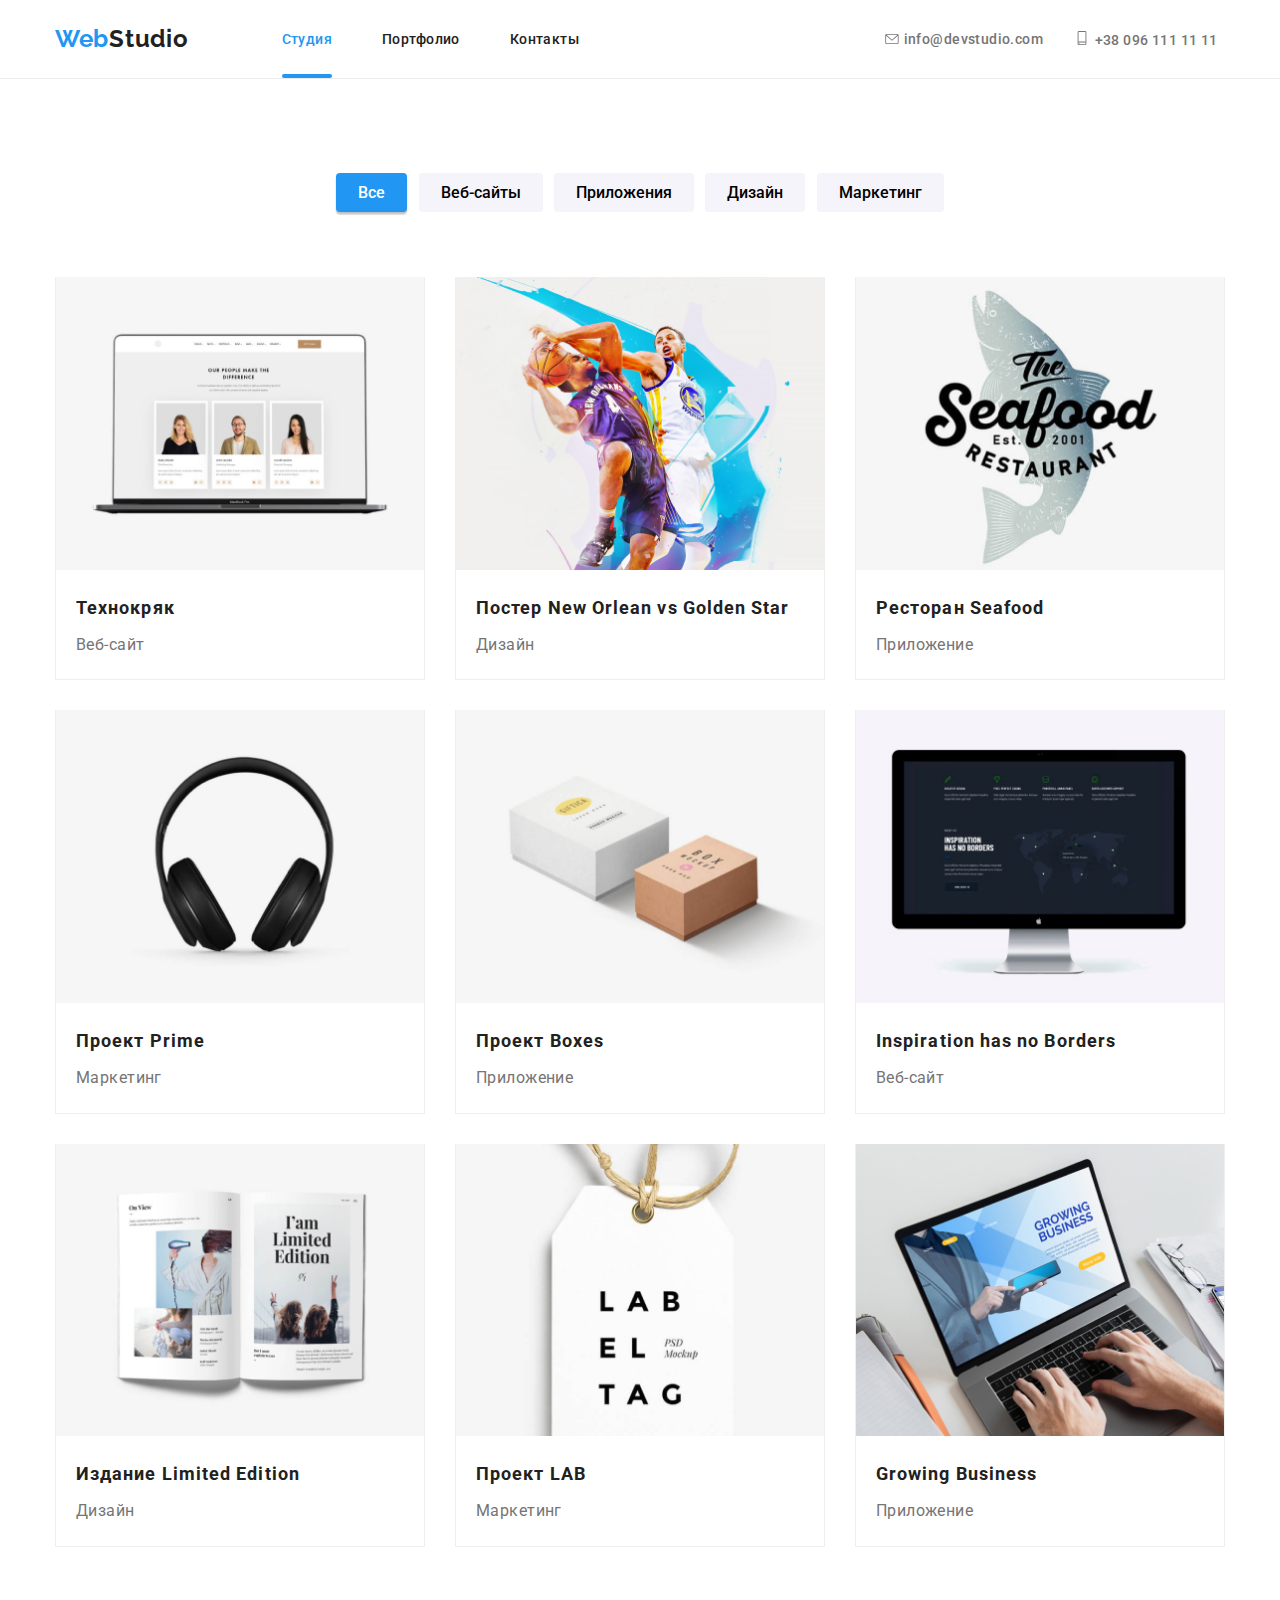
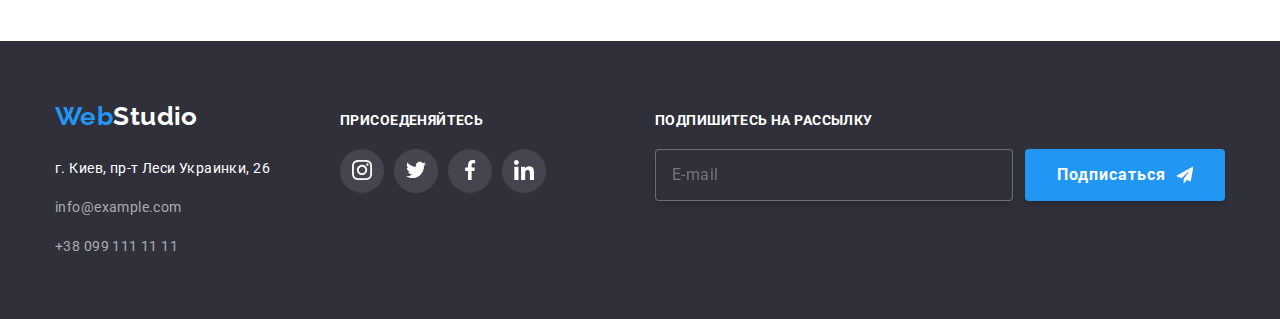
==== commit 5547bc9b: "final" ====
--- a/portfolio.html
+++ b/portfolio.html
@@ -29,41 +29,47 @@
 			<button type="button" class="menu-button" data-menu-button>
 				<svg aria-label="переключатель мобильного меню" width="40" height="40">
 					<use class="icon-menu" href="./images/icons.svg#icon-header-menu"></use>
-					<use class="icon-cross" href="./images/icons.svg#icon-header-cross"></use>
 				</svg>
 			</button>
 
 			<div class="menu-container" data-menu>
-				<nav class="header-nav">
-					<ul class="header-list__nav">
-						<li class="header-list__li"><a href="./index.html" class="header-list__item">Студия</a></li>
-						<li class="header-list__li"><a href="./portfolio.html" class="header-list__item current">Портфолио</a></li>
-						<li class="header-list__li"><a href="#" class="header-list__item">Контакты</a></li>
+				<div class="menu-mobile">
+					<button type="button" class="menu-container__button" data-menu-button>
+						<svg aria-label="переключатель мобильного меню" width="40" height="40">
+							<use class="icon-cross" href="./images/icons.svg#icon-header-cross"></use>
+						</svg>
+					</button>
+					<nav class="header-nav">
+						<ul class="header-list__nav">
+							<li class="header-list__li"><a href="./index.html" class="header-list__item current">Студия</a></li>
+							<li class="header-list__li"><a href="./portfolio.html" class="header-list__item ">Портфолио</a></li>
+							<li class="header-list__li"><a href="#" class="header-list__item">Контакты</a></li>
+						</ul>
+					</nav>
+					<ul class="header-contacts">
+						<li class="header-contacts__li first">
+							<a href="#" class="header-contacts__item chosen">
+								<svg width="16" height="10" class="mail-icon">
+									<use href="./images/icons.svg#icon-email"></use>
+								</svg>
+								info@devstudio.com
+								</a>
+						</li>
+						<li class="header-contacts__li last">
+							<a href="#" class="header-contacts__item second">
+								<svg width="18" height="14" class="mail-icon">
+									<use href="./images/icons.svg#icon-phone"></use>
+								</svg>
+							+38 096 111 11 11</a>
+						</li>
 					</ul>
-				</nav>
-				<ul class="header-contacts">
-					<li class="header-contacts__li first">
-						<a href="#" class="header-contacts__item chosen">
-							<svg width="16" height="10" class="mail-icon">
-								<use href="./images/icons.svg#icon-email"></use>
-							</svg>
-							info@devstudio.com
-							</a>
-					</li>
-					<li class="header-contacts__li last">
-						<a href="#" class="header-contacts__item second">
-							<svg width="18" height="14" class="mail-icon">
-								<use href="./images/icons.svg#icon-phone"></use>
-							</svg>
-						+38 096 111 11 11</a>
-					</li>
-				</ul>
-				<ul class="header-soc">
-					<li class="header-soc__li"><a href="#" class="header-soc__item">Instagram</a></li>
-					<li class="header-soc__li"><a href="#" class="header-soc__item">Twitter</a></li>
-					<li class="header-soc__li"><a href="#" class="header-soc__item">Facebook</a></li>
-					<li class="header-soc__li"><a href="#" class="header-soc__item">LinkedIn</a></li>
-				</ul>
+					<ul class="header-soc">
+						<li class="header-soc__li"><a href="#" class="header-soc__item">Instagram</a></li>
+						<li class="header-soc__li"><a href="#" class="header-soc__item">Twitter</a></li>
+						<li class="header-soc__li"><a href="#" class="header-soc__item">Facebook</a></li>
+						<li class="header-soc__li"><a href="#" class="header-soc__item">LinkedIn</a></li>
+					</ul>
+				</div>
 			</div>
 
 		</div>
--- a/css/main.min.css
+++ b/css/main.min.css
@@ -1,2 +1,2 @@
-.header{border-bottom:1px solid #ececec;position:relative}.header-container{display:-webkit-box;display:-ms-flexbox;display:flex}.menu-container{-webkit-transition:opacity 250ms cubic-bezier(0.4, 0, 0.2, 1),-webkit-transform;transition:opacity 250ms cubic-bezier(0.4, 0, 0.2, 1),-webkit-transform;transition:transform,opacity 250ms cubic-bezier(0.4, 0, 0.2, 1);transition:transform,opacity 250ms cubic-bezier(0.4, 0, 0.2, 1),-webkit-transform}@media (max-width: 767px){.menu-container{margin:0 auto;width:100%;height:100vh;z-index:1;display:none;background-color:#fff;position:fixed;left:0;padding:48px 40px}.menu-container.is-open{display:-webkit-box;display:-ms-flexbox;display:flex;-webkit-box-orient:vertical;-webkit-box-direction:normal;-ms-flex-direction:column;flex-direction:column}}@media (min-width: 768px){.menu-container{display:-webkit-box;display:-ms-flexbox;display:flex}}.logo{color:#2196f3;font-weight:700;font-family:"Raleway",sans-serif;font-size:24px;letter-spacing:0.03em;line-height:1.19;margin-right:auto;display:-webkit-box;display:-ms-flexbox;display:flex;-webkit-box-align:center;-ms-flex-align:center;align-items:center;padding:24px 0}@media (min-width: 768px){.logo{margin-right:88px}}@media (min-width: 1200px){.logo{margin-right:93px}}.logo-span{color:#212121}@media (max-width: 767px){.header-nav{-webkit-box-flex:1;-ms-flex-positive:1;flex-grow:1}}@media (min-width: 768px){.header-nav{display:-webkit-box;display:-ms-flexbox;display:flex;-webkit-box-align:center;-ms-flex-align:center;align-items:center;margin-right:60px}}@media (min-width: 1200px){.header-nav{margin-right:305px}}@media (min-width: 768px){.header-list__nav{display:-webkit-box;display:-ms-flexbox;display:flex}}@media (max-width: 767px){.header-list__li:not(:last-child){margin-bottom:32px}}@media (min-width: 768px){.header-list__li:not(:last-child){margin-right:50px}}.header-list__item{font-weight:500;position:relative;color:#212121;display:block;-webkit-transition:background-color,fill,250ms cubic-bezier(0.4, 0, 0.2, 1);transition:background-color,fill,250ms cubic-bezier(0.4, 0, 0.2, 1)}.header-list__item:hover{color:#2196f3;background-color:#fff}.header-list__item:focus{background-color:#fff;color:#2196f3}@media (max-width: 767px){.header-list__item{font-size:40px}}@media (min-width: 768px){.header-list__item{padding:32px 0}}.current{color:#2196f3}@media (min-width: 768px){.current::after{content:"";position:absolute;bottom:0px;left:0;height:4px;width:100%;background-color:#2196f3;border-radius:2px;-webkit-transition:background-color,opacity 250ms cubic-bezier(0.4, 0, 0.2, 1);transition:background-color,opacity 250ms cubic-bezier(0.4, 0, 0.2, 1)}}@media (min-width: 768px){.header-contacts{margin-left:auto;margin-top:0;margin-bottom:0;display:-webkit-box;display:-ms-flexbox;display:flex;-webkit-box-orient:vertical;-webkit-box-direction:normal;-ms-flex-direction:column;flex-direction:column;-webkit-box-pack:center;-ms-flex-pack:center;justify-content:center}}@media (min-width: 1200px){.header-contacts{display:-webkit-box;display:-ms-flexbox;display:flex;-webkit-box-align:center;-ms-flex-align:center;align-items:center;-webkit-box-orient:horizontal;-webkit-box-direction:normal;-ms-flex-direction:row;flex-direction:row}}@media (max-width: 767px){.header-contacts__li:first-child{margin-bottom:32px}}@media (min-width: 1200px){.header-contacts__li:first-child{margin-right:30px}}.header-contacts__item{font-weight:500;color:#757575;-webkit-transition:background-color,fill,250ms cubic-bezier(0.4, 0, 0.2, 1);transition:background-color,fill,250ms cubic-bezier(0.4, 0, 0.2, 1)}.header-contacts__item:hover{color:#2196f3;background-color:#fff}.header-contacts__item:focus{background-color:#fff;color:#2196f3;-webkit-box-shadow:none;box-shadow:none}@media (max-width: 767px){.header-contacts__item{font-size:24px}}@media (max-width: 1199px){.first{margin-bottom:10px}}@media (min-width: 1200px){.chosen{padding:32px 0}}@media (min-width: 768px) and (max-width: 1199px){.chosen{padding-top:20px}}@media (max-width: 767px){.chosen{font-size:34px;color:#2196f3}}@media (max-width: 480px){.chosen{font-size:8vw}}@media (max-width: 767px){.last{margin-bottom:64px}}@media (min-width: 1200px){.second{padding:30px 0}}@media (min-width: 768px) and (max-width: 1199px){.second{padding-bottom:20px}}.header-soc{display:-webkit-box;display:-ms-flexbox;display:flex}@media (min-width: 768px){.header-soc{display:none}}@media (max-width: 480px){.header-soc{-ms-flex-wrap:wrap;flex-wrap:wrap}}.header-soc__li{padding:0 10px}.header-soc__li:not(:last-child){border-right:1px solid rgba(33,33,33,0.2)}.header-soc__li:first-child{padding-left:0}.header-soc__li:last-child{padding-right:0}@media (max-width: 480px){.header-soc__li{margin-bottom:10px;padding:0 10px}}.header-soc__item{font-size:18px;font-weight:500;color:#2196f3}.mail-icon{fill:currentColor}@media (max-width: 767px){.mail-icon{display:none}}.header-menu__button{position:absolute;top:21px;right:15px;background-color:#fff}.menu-button{z-index:10;margin:0;padding:10px 0;background-color:transparent;-webkit-transition:fill 250ms cubic-bezier(0.4, 0, 0.2, 1);transition:fill 250ms cubic-bezier(0.4, 0, 0.2, 1)}.menu-button:focus{fill:#2196f3}@media (min-width: 768px){.menu-button{display:none}}.menu-button .icon-cross{display:none}.menu-button.is-open .icon-cross{display:block}.menu-button.is-open .icon-menu{display:none}*{padding:0;margin:0;border:0}*,*:before,*:after{-webkit-box-sizing:border-box;box-sizing:border-box}nav,footer,header,aside{display:block}html,body{height:100%;width:100%;font-size:100%;line-height:1;font-size:14px;-ms-text-size-adjust:100%;-moz-text-size-adjust:100%;-webkit-text-size-adjust:100%}input,button,textarea{font-family:inherit}input::-ms-clear{display:none}button{cursor:pointer}button::-moz-focus-inner{padding:0;border:0}a,a:visited{text-decoration:none}a:hover{text-decoration:none}ul li{list-style:none}img{vertical-align:top}h1,h2,h3,h4,h5,h6{font-size:inherit;font-weight:400}.btn{background-color:#2196f3;color:#fff;font-size:16px;font-weight:700;line-height:1.87;letter-spacing:0.06em;padding:10px 29px;border-radius:4px}.img{display:block;max-width:100%;height:auto}.hero{max-width:1600px;margin-left:auto;margin-right:auto;background-image:-webkit-gradient(linear, left top, right top, from(rgba(47,48,58,0.4)), to(rgba(47,48,58,0.4))),url("../images/bg-main.jpg");background-image:linear-gradient(to right, rgba(47,48,58,0.4), rgba(47,48,58,0.4)),url("../images/bg-main.jpg");background-repeat:no-repeat}@media (min-width: 768px) and (max-width: 1199px){.hero{background-image:-webkit-gradient(linear, left top, right top, from(rgba(47,48,58,0.4)), to(rgba(47,48,58,0.4))),url("../images/bg-main.jpg");background-image:linear-gradient(to right, rgba(47,48,58,0.4), rgba(47,48,58,0.4)),url("../images/bg-main.jpg")}}@media (max-width: 479px){.hero{background-image:-webkit-gradient(linear, left top, right top, from(rgba(47,48,58,0.4)), to(rgba(47,48,58,0.4))),url("../images/phone-main__bg.jpg");background-image:linear-gradient(to right, rgba(47,48,58,0.4), rgba(47,48,58,0.4)),url("../images/phone-main__bg.jpg")}}@media (max-width: 767px){.hero{background-image:-webkit-gradient(linear, left top, right top, from(rgba(47,48,58,0.4)), to(rgba(47,48,58,0.4))),url("../images/tablet-main__bg.jpg");background-image:linear-gradient(to right, rgba(47,48,58,0.4), rgba(47,48,58,0.4)),url("../images/tablet-main__bg.jpg")}}.hero__title{color:#fff;font-size:26px;text-transform:uppercase;font-weight:900;line-height:1.36;text-align:center;letter-spacing:0.06em;margin-bottom:30px}@media (max-width: 480px){.hero__title{font-size:20px}}@media (min-width: 1200px){.hero__title{font-size:44px}}.hero__button{display:block;margin:0 auto}.section-hero{padding:118px 0}@media (min-width: 1200px){.section-hero{padding:200px 0}}.btn{background-color:#2196f3;color:#fff;font-size:16px;font-weight:700;line-height:1.87;letter-spacing:0.06em;padding:10px 32px;border-radius:4px}.benefits-benefits{padding-bottom:0}@media (min-width: 768px){.benefits-list{display:-webkit-box;display:-ms-flexbox;display:flex}}@media (min-width: 768px) and (max-width: 1199px){.benefits-list{display:-webkit-box;display:-ms-flexbox;display:flex;-ms-flex-wrap:wrap;flex-wrap:wrap}}@media (min-width: 768px) and (max-width: 1199px){.benefits-list__li{width:354px}.benefits-list__li:nth-child(odd){margin-right:30px}.benefits-list__li:nth-last-child(-n+2){margin-bottom:0}}@media (min-width: 1200px){.benefits-list__li{width:270px;height:251px;margin-bottom:0}.benefits-list__li:not(:last-child){margin-right:30px}}@media (min-width: 768px){.benefits-list__li{margin-bottom:30px}}@media (max-width: 767px){.benefits-list__li:not(:last-child){margin-bottom:30px}}.benefits-list__div{background-color:#f5f4fa;width:100%;height:120px;display:-webkit-box;display:-ms-flexbox;display:flex;-webkit-box-pack:center;-ms-flex-pack:center;justify-content:center;-webkit-box-align:center;-ms-flex-align:center;align-items:center;margin-bottom:30px}@media (min-width: 768px){.benefits-list__div{width:354px}}@media (min-width: 1200px){.benefits-list__div{width:270px}}.benefits-list__title{font-weight:700;text-transform:uppercase;line-height:1.14;margin-bottom:10px}@media (max-width: 767px){.benefits-list__title{text-align:center}}.benefits-list__text{color:#757575;line-height:1.71}.devices-section{padding-bottom:94px}@media (max-width: 1199px){.devices-section{display:none}}.devices-title{font-size:36px;font-weight:700;text-align:center;line-height:1.16}@media (min-width: 768px){.devices-title{margin-bottom:50px}}@media (min-width: 768px) and (max-width: 1199px){.devices-list{display:-webkit-box;display:-ms-flexbox;display:flex;-webkit-box-pack:justify;-ms-flex-pack:justify;justify-content:space-between}}@media (min-width: 1200px){.devices-list{display:-webkit-box;display:-ms-flexbox;display:flex}}.devices-list__photo:not(:last-child){margin-right:30px}.devices-list__device-thumb{position:relative}.devices-list__overlay{position:absolute;display:-webkit-box;display:-ms-flexbox;display:flex;-webkit-box-align:center;-ms-flex-align:center;align-items:center;-webkit-box-pack:center;-ms-flex-pack:center;justify-content:center;bottom:0;left:0;width:100%;height:70px;color:#fff;font-weight:700;font-size:14px;line-height:1.14;text-align:center;letter-spacing:0.03em;text-transform:uppercase;background:rgba(47,48,58,0.8)}.team{background-color:#f5f4fa}.team-title{font-size:28px;font-weight:700;text-align:center;line-height:1.16;margin-bottom:30px}@media (min-width: 1200px){.team-title{margin-bottom:50px}}@media (min-width: 1200px){.team-title{font-size:36px}}.team-list{text-align:center}.team-list>.worker{background:#fff;-webkit-box-shadow:0px 1px 3px rgba(0,0,0,0.12),0px 1px 1px rgba(0,0,0,0.14),0px 2px 1px rgba(0,0,0,0.2);box-shadow:0px 1px 3px rgba(0,0,0,0.12),0px 1px 1px rgba(0,0,0,0.14),0px 2px 1px rgba(0,0,0,0.2);border-radius:0px 0px 4px 4px}@media (min-width: 768px){.team-list{display:-webkit-box;display:-ms-flexbox;display:flex;-ms-flex-wrap:wrap;flex-wrap:wrap}}@media (max-width: 1199px){.worker:not(:last-child){margin-bottom:30px}}@media (min-width: 768px){.worker:not(:last-child){margin-right:30px}}@media (min-width: 768px) and (max-width: 1199px){.worker{width:354px}.worker:nth-last-child(-n+2){margin-bottom:0}}@media (min-width: 768px) and (max-width: 1199px){.worker:nth-child(even){margin-right:0}}@media (min-width: 1200px){.worker{width:270px;margin-bottom:0}}.team-list__div{padding:30px 0px}.team-list__name{font-weight:500;font-size:16px;line-height:1.18;margin-bottom:10px}.team-list__position{font-size:16px;color:#757575;line-height:1.18;margin-bottom:16px}.team-soc{display:-webkit-box;display:-ms-flexbox;display:flex;-webkit-box-pack:center;-ms-flex-pack:center;justify-content:center}.team-soc__li:not(:last-child){margin-right:10px}.team-soc__team{border-radius:50%;width:44px;height:44px;background:#fff;fill:#afb1b8;-webkit-transition:background-color,fill,250ms cubic-bezier(0.4, 0, 0.2, 1);transition:background-color,fill,250ms cubic-bezier(0.4, 0, 0.2, 1)}.team-soc__team:hover{background-color:#2196f3;fill:#fff}.team-soc__team:focus{background-color:#2196f3;fill:#fff}.clients-title{font-weight:700;font-size:28px;line-height:1.16;text-align:center;letter-spacing:0.03em;margin-bottom:30px}@media (min-width: 1200px){.clients-title{font-size:36px;margin-bottom:50px}}.clients-list{display:-webkit-box;display:-ms-flexbox;display:flex;-webkit-box-pack:center;-ms-flex-pack:center;justify-content:center;-ms-flex-wrap:wrap;flex-wrap:wrap}@media (max-width: 767px){.clients-list{-ms-flex-preferred-size:50%;flex-basis:50%}}@media (min-width: 768px) and (max-width: 1199px){.clients-list{-ms-flex-preferred-size:33.3333%;flex-basis:33.3333%}}.clients-list__li{margin-right:30px;margin-bottom:30px}@media (max-width: 767px){.clients-list__li:nth-child(even){margin-right:0}.clients-list__li:nth-last-child(-n+2){margin-bottom:0}}@media (min-width: 768px) and (max-width: 1199px){.clients-list__li:nth-last-child(-n+3){margin-bottom:0}.clients-list__li:nth-child(3n+3){margin-right:0}}@media (min-width: 1200px){.clients-list__li:not(:last-child){margin-right:30px;margin-bottom:0}.clients-list__li:last-child{margin-bottom:0;margin-right:0}}@media (max-width: 479px){.clients-list__li{margin-right:0}.clients-list__li:nth-child(5){margin-bottom:30px}}.clients-list__li:focus,.clients-list__li :hover{background-color:#fff;fill:#2196f3;border:1px solid #2196f3;-webkit-box-shadow:none;box-shadow:none}.clients-list__btn{border:1px solid #afb1b8;border-radius:4px;width:210px;height:92px;background-color:#fff;fill:#afb1b8;-webkit-transition:border,fill,250ms cubic-bezier(0.4, 0, 0.2, 1);transition:border,fill,250ms cubic-bezier(0.4, 0, 0.2, 1)}.clients-list__btn:focus,.clients-list__btn :hover{background-color:#fff;fill:#2196f3;border:1px solid #2196f3;-webkit-box-shadow:none;box-shadow:none}@media (min-width: 768px){.clients-list__btn{width:226px}}@media (min-width: 1200px){.clients-list__btn{width:170px}}.clients-list__svg:hover{border:none}.footer{background-color:#2f303a;padding:60px 0}.container-footer{margin:0 auto;padding:0px 15px}@media (max-width: 1199px){.container-footer{text-align:center}}@media (max-width: 767px){.container-footer{padding:0 15px}}@media (min-width: 768px){.container-footer{max-width:768px}}@media (min-width: 1200px){.container-footer{display:-webkit-box;display:-ms-flexbox;display:flex;-ms-flex-wrap:wrap;flex-wrap:wrap;max-width:1200px}}.footer-block__title{display:inline-block;font-family:"Raleway",sans-serif;font-weight:700;font-size:24px;color:#fff;line-height:1.19}.footer-block__title:focus{background-color:#2f303a}@media (min-width: 1200px){.footer-block__title{font-size:26px}}@media (max-width: 1199px){.footer-block__title{margin-bottom:20px}}@media (min-width: 768px) and (max-width: 1199px){.footer-blocks{display:-webkit-box;display:-ms-flexbox;display:flex;-webkit-box-align:baseline;-ms-flex-align:baseline;align-items:baseline;padding:0px 75px 0px 76px}}@media (max-width: 1199px){.footer-blocks{margin-bottom:60px}}@media (min-width: 1200px){.footer-blocks{display:-webkit-box;display:-ms-flexbox;display:flex;margin-right:auto}}@media (max-width: 767px){.address-block{margin-bottom:60px}}@media (min-width: 768px) and (max-width: 1199px){.address-block{margin-right:165px}}@media (min-width: 1200px){.address-block{margin-right:70px;margin-bottom:0}}.footer-block{font-style:normal}.footer-block__li:not(:last-child){margin-bottom:8px}.footer-block__span{color:#2196f3}.footer-block__address{display:block;font-style:normal;color:#fff;line-height:1.71}@media (min-width: 1200px){.footer-block__address{margin-top:25px}}.footer-block__email,.footer-block__tel{color:rgba(255,255,255,0.6);line-height:1.71;display:block;-webkit-transition:background-color,color,250ms cubic-bezier(0.4, 0, 0.2, 1);transition:background-color,color,250ms cubic-bezier(0.4, 0, 0.2, 1)}.footer-block__email:hover,.footer-block__tel:hover{color:#2196f3;background-color:#2f303a}.footer-block__email:focus,.footer-block__tel:focus{color:#2196f3;background-color:#2f303a}@media (min-width: 768px){.footer-block__email,.footer-block__tel{margin-top:8px}}@media (min-width: 1200px){.footer-block__email,.footer-block__tel{margin-top:15px}}@media (min-width: 1200px){.footer-block2{margin-right:auto}}.footer-block2__text{text-transform:uppercase;font-weight:700;font-size:14px;line-height:1.14;letter-spacing:0.03em;color:#fff;margin-bottom:20px}.block2-list{display:-webkit-box;display:-ms-flexbox;display:flex;-webkit-box-pack:center;-ms-flex-pack:center;justify-content:center}.block2-list__li:not(:last-child){margin-right:10px}.block2-list__soc{border-radius:50%;width:44px;height:44px;background:rgba(255,255,255,0.1);-webkit-transition:background-color,color,250ms cubic-bezier(0.4, 0, 0.2, 1);transition:background-color,color,250ms cubic-bezier(0.4, 0, 0.2, 1)}.block2-list__soc:hover{background-color:#2196f3}.block2-list__soc:focus{background-color:#2196f3}.block2-list__svg{fill:#fff}@media (min-width: 768px) and (max-width: 1199px){.footer-block3{margin:0 auto}}.footer-block3__text{font-weight:700;line-height:1.14;letter-spacing:0.03em;text-transform:uppercase;color:#fff;margin-bottom:20px}.footer-block3__form{display:-webkit-box;display:-ms-flexbox;display:flex;-webkit-box-orient:vertical;-webkit-box-direction:normal;-ms-flex-direction:column;flex-direction:column}@media (min-width: 1200px){.footer-block3__form{-webkit-box-orient:horizontal;-webkit-box-direction:normal;-ms-flex-direction:row;flex-direction:row}}.footer-block3__form input{padding:15px 0px 15px 16px;font-size:16px;line-height:1.25;letter-spacing:0.03em;color:rgba(255,255,255,0.6)}@media (max-width: 1199px){.footer-block3__form input{margin-bottom:20px}}.footer-block3__input{display:block;width:100%;margin:0 auto;border:1px solid rgba(255,255,255,0.3);-webkit-filter:drop-shadow(0px 4px 4px rgba(0,0,0,0.15));filter:drop-shadow(0px 4px 4px rgba(0,0,0,0.15));border-radius:4px;background:#2f303a}.footer-block3__input:focus{background:#2f303a}@media (min-width: 480px){.footer-block3__input{width:450px}}@media (min-width: 1200px){.footer-block3__input{width:358px;margin-right:12px}}.footer-btn{-webkit-box-shadow:0px 4px 4px rgba(0,0,0,0.15);box-shadow:0px 4px 4px rgba(0,0,0,0.15);display:-webkit-box;display:-ms-flexbox;display:flex;margin:0 auto;-webkit-box-align:center;-ms-flex-align:center;align-items:center;text-align:center;width:200px}.footer-block3__btnicon{width:24px;height:24px;margin-left:10px}.backdrop{position:fixed;width:100%;height:100%;top:0;left:0;z-index:15;background:rgba(0,0,0,0.2);-webkit-transition:opacity 250ms cubic-bezier(0.4, 0, 0.2, 1),-webkit-transform;transition:opacity 250ms cubic-bezier(0.4, 0, 0.2, 1),-webkit-transform;transition:transform,opacity 250ms cubic-bezier(0.4, 0, 0.2, 1);transition:transform,opacity 250ms cubic-bezier(0.4, 0, 0.2, 1),-webkit-transform}.backdrop.is-hidden{opacity:0;pointer-events:none}.modal{display:block;position:relative;top:50%;left:50%;width:450px;height:609px;-webkit-transform:translate(-50%, -50%) scale(1);transform:translate(-50%, -50%) scale(1);background-color:#fff;border-radius:4px;padding:40px;-webkit-transition:-webkit-transform 250ms cubic-bezier(0.4, 0, 0.2, 1);transition:-webkit-transform 250ms cubic-bezier(0.4, 0, 0.2, 1);transition:transform 250ms cubic-bezier(0.4, 0, 0.2, 1);transition:transform 250ms cubic-bezier(0.4, 0, 0.2, 1), -webkit-transform 250ms cubic-bezier(0.4, 0, 0.2, 1)}@media (min-width: 1200px){.modal{width:528px;height:581px}}@media (max-width: 460px){.modal{width:300px;height:auto}}.modal__button{position:absolute;display:block;width:30px;height:30px;border-radius:50%;background-color:#fff;border:1px solid rgba(0,0,0,0.1);top:8px;right:8px}.modal__button:focus{fill:#2196f3;-webkit-box-shadow:none;box-shadow:none}.modal-container__title{font-weight:700;font-size:20px;line-height:1.15;text-align:center;letter-spacing:0.03em;color:#212121;margin-bottom:12px}.modal-form__name{display:block;color:#757575;position:relative;font-size:12px;line-height:1.16;letter-spacing:0.01em;margin-bottom:10px;-webkit-transition:border,background-color 250ms cubic-bezier(0.4, 0, 0.2, 1);transition:border,background-color 250ms cubic-bezier(0.4, 0, 0.2, 1)}.modal-form__input{width:100%;height:40px;border:1px solid rgba(33,33,33,0.2);border-radius:4px;margin-top:4px;color:#212121;padding-left:42px;-webkit-transition:border,border-color 250ms cubic-bezier(0.4, 0, 0.2, 1);transition:border,border-color 250ms cubic-bezier(0.4, 0, 0.2, 1)}.modal-form__input:focus{background-color:#fff;outline:1px solid #2196f3;border:none}.modal-form__icon{width:18px;height:18px;position:absolute;top:50%;left:12px;display:inline-block;fill:#212121;-webkit-transition:fill 250ms cubic-bezier(0.4, 0, 0.2, 1);transition:fill 250ms cubic-bezier(0.4, 0, 0.2, 1)}.modal-form__input:focus ~ .modal-form__icon{fill:#2196f3}.last-field{margin-bottom:20px;line-height:1.14;letter-spacing:0.01em}.modal-form__textarea{width:100%;height:40px;border:1px solid rgba(33,33,33,0.2);border-radius:4px;margin-top:4px;padding:12px 16px;resize:none;height:120px;color:#212121;-webkit-transition:background-color,outline 250ms cubic-bezier(0.4, 0, 0.2, 1);transition:background-color,outline 250ms cubic-bezier(0.4, 0, 0.2, 1)}.modal-form__textarea:focus{background-color:#fff;outline:1px solid #2196f3;border:none}@media (min-width: 1200px){.modal-form__textarea{width:448px}}.agree{display:inline-block;line-height:1.71;letter-spacing:0.03em;color:#757575;margin-bottom:30px;position:relative;left:50%;-webkit-transform:translate(-50%, 0);transform:translate(-50%, 0)}@media (max-width: 1199px){.agree{font-size:12px}}.agree__checkbox{-moz-appearance:none;-webkit-appearance:none;appearance:none}.agree__checkbox-icon{display:inline-block;width:15px;height:15px;border:2px solid #212121;border-radius:2px;position:relative;top:2px;margin-right:5px;-webkit-transition:background-color 250ms cubic-bezier(0.4, 0, 0.2, 1);transition:background-color 250ms cubic-bezier(0.4, 0, 0.2, 1)}@media (min-width: 1200px){.agree__checkbox-icon{margin-right:8px}}.agree__checkbox:checked+.agree__checkbox-icon{border-color:#2196f3;background-color:#2196f3;background-image:url("../images/agree.svg");background-size:contain;background-origin:border-box;background-repeat:no-repeat}.agree__checkbox:focus+.agree__checkbox-icon{border-color:#2196f3}.agree__span{color:#2196f3;text-decoration:underline}.agree__span:focus{background:#fff;-webkit-box-shadow:none;box-shadow:none}.modal-btn{display:block;margin:0 auto;background-color:#2196f3;color:#fff;font-size:16px;font-weight:700;line-height:1.87;letter-spacing:0.06em;border-radius:4px;padding:10px 55px;-webkit-box-shadow:0px 4px 4px rgba(0,0,0,0.15);box-shadow:0px 4px 4px rgba(0,0,0,0.15)}.filter{margin-bottom:40px}@media (min-width: 768px){.filter{margin-bottom:30px;text-align:center}}@media (min-width: 1200px){.filter{margin-bottom:50px}}.filter__li{margin-left:8px}.filter__li:first-child{margin-left:0}.filter__li:nth-child(-n+3){margin-bottom:15px}@media (max-width: 767px){.filter__li:nth-child(4){margin-left:0}}.filter__item{padding:6px 22px;-webkit-transition:background-color,color,250ms cubic-bezier(0.4, 0, 0.2, 1),-webkit-box-shadow;transition:background-color,color,250ms cubic-bezier(0.4, 0, 0.2, 1),-webkit-box-shadow;transition:background-color,color,box-shadow,250ms cubic-bezier(0.4, 0, 0.2, 1);transition:background-color,color,box-shadow,250ms cubic-bezier(0.4, 0, 0.2, 1),-webkit-box-shadow}.filter__li,.filter__item{font-size:16px;line-height:1.7;font-weight:500;background-color:#f5f4fa;display:inline-block;border-radius:4px;-webkit-transition:background-color,color,250ms cubic-bezier(0.4, 0, 0.2, 1),-webkit-box-shadow;transition:background-color,color,250ms cubic-bezier(0.4, 0, 0.2, 1),-webkit-box-shadow;transition:background-color,color,box-shadow,250ms cubic-bezier(0.4, 0, 0.2, 1);transition:background-color,color,box-shadow,250ms cubic-bezier(0.4, 0, 0.2, 1),-webkit-box-shadow}.filter__li:hover,.filter__li :focus,.filter__item:hover,.filter__item :focus{background-color:#2196f3;color:#fff;-webkit-box-shadow:0px 3px 1px rgba(0,0,0,0.1),0px 1px 2px rgba(0,0,0,0.08),0px 2px 2px rgba(0,0,0,0.12);box-shadow:0px 3px 1px rgba(0,0,0,0.1),0px 1px 2px rgba(0,0,0,0.08),0px 2px 2px rgba(0,0,0,0.12)}.active{background-color:#2196f3;color:#fff;-webkit-box-shadow:0px 3px 1px rgba(0,0,0,0.1),0px 1px 2px rgba(0,0,0,0.08),0px 2px 2px rgba(0,0,0,0.12);box-shadow:0px 3px 1px rgba(0,0,0,0.1),0px 1px 2px rgba(0,0,0,0.08),0px 2px 2px rgba(0,0,0,0.12)}@media (min-width: 768px){.shop-list{display:-webkit-box;display:-ms-flexbox;display:flex;-ms-flex-wrap:wrap;flex-wrap:wrap;margin:-15px}}.shop-list__li{display:-webkit-box;display:-ms-flexbox;display:flex;-webkit-box-orient:vertical;-webkit-box-direction:normal;-ms-flex-direction:column;flex-direction:column;border-right:1px solid #eee;border-bottom:1px solid #eee;border-left:1px solid #eee;margin-bottom:30px;color:#eee;position:relative;overflow:hidden;-webkit-transition:opacity 250ms cubic-bezier(0.4, 0, 0.2, 1),-webkit-box-shadow 250ms cubic-bezier(0.4, 0, 0.2, 1);transition:opacity 250ms cubic-bezier(0.4, 0, 0.2, 1),-webkit-box-shadow 250ms cubic-bezier(0.4, 0, 0.2, 1);transition:box-shadow 250ms cubic-bezier(0.4, 0, 0.2, 1),opacity 250ms cubic-bezier(0.4, 0, 0.2, 1);transition:box-shadow 250ms cubic-bezier(0.4, 0, 0.2, 1),opacity 250ms cubic-bezier(0.4, 0, 0.2, 1),-webkit-box-shadow 250ms cubic-bezier(0.4, 0, 0.2, 1)}.shop-list__li:hover{-webkit-box-shadow:0px 1px 1px rgba(0,0,0,0.12),0px 4px 4px rgba(0,0,0,0.06),1px 4px 6px rgba(0,0,0,0.16);box-shadow:0px 1px 1px rgba(0,0,0,0.12),0px 4px 4px rgba(0,0,0,0.06),1px 4px 6px rgba(0,0,0,0.16)}.shop-list__li:focus{background-color:#fff;-webkit-box-shadow:0px 1px 1px rgba(0,0,0,0.12),0px 4px 4px rgba(0,0,0,0.06),1px 4px 6px rgba(0,0,0,0.16);box-shadow:0px 1px 1px rgba(0,0,0,0.12),0px 4px 4px rgba(0,0,0,0.06),1px 4px 6px rgba(0,0,0,0.16)}@media (max-width: 767px){.shop-list__li{max-width:450px}}@media (min-width: 768px) and (max-width: 1199px){.shop-list__li{margin:15px;-ms-flex-preferred-size:calc((100% - 2 * 30px) / 2);flex-basis:calc((100% - 2 * 30px) / 2)}}@media (min-width: 1200px){.shop-list__li{width:354px;margin:15px;width:calc((100% - 6 * 15px) / 3)}}.shop-list__item{display:block;-webkit-box-flex:1;-ms-flex-positive:1;flex-grow:1}.shop-thumb{position:relative;overflow:hidden}.shop-thumb__hover{margin:0;padding:63px 24px;position:absolute;top:0;left:0;width:100%;height:100%;font-size:18px;line-height:1.56;letter-spacing:0.03em;color:#fff;background-color:rgba(33,150,243,0.9);-webkit-transform:translateY(100%);transform:translateY(100%);-webkit-transition:opacity 250ms cubic-bezier(0.4, 0, 0.2, 1),-webkit-transform 250ms cubic-bezier(0.4, 0, 0.2, 1);transition:opacity 250ms cubic-bezier(0.4, 0, 0.2, 1),-webkit-transform 250ms cubic-bezier(0.4, 0, 0.2, 1);transition:opacity 250ms cubic-bezier(0.4, 0, 0.2, 1),transform 250ms cubic-bezier(0.4, 0, 0.2, 1);transition:opacity 250ms cubic-bezier(0.4, 0, 0.2, 1),transform 250ms cubic-bezier(0.4, 0, 0.2, 1),-webkit-transform 250ms cubic-bezier(0.4, 0, 0.2, 1);opacity:0}.shop-list__item:hover .shop-thumb__hover{opacity:1;-webkit-transform:translateY(0);transform:translateY(0)}.shop-list__item:focus .shop-thumb__hover{opacity:1;-webkit-transform:translateY(0);transform:translateY(0)}@media (max-width: 767px){.shop-thumb__hover{overflow:scroll}}.shop-thumb__img{display:block;width:100%;height:100%}.item-div{padding:20px}.item-div__title{font-size:18px;font-weight:700;line-height:2;color:#212121;letter-spacing:0.06em;margin-bottom:4px}.item-div__text{font-size:16px;line-height:1.9;color:#757575;line-height:1.87}body{font-family:"Roboto",sans-serif;color:#212121;font-size:14px;letter-spacing:0.03em}.color{background-color:#f5f4fa}.container{padding:0 15px;margin:0 auto}@media (min-width: 480px){.container{width:480px}}@media (min-width: 768px){.container{width:768px}}@media (min-width: 1200px){.container{width:1200px}}.section{padding:60px 0}@media (min-width: 1200px){.section{padding:94px 0}}
+.header{border-bottom:1px solid #ececec;position:relative}.header-container{display:-webkit-box;display:-ms-flexbox;display:flex}.logo{color:#2196f3;font-weight:700;font-family:"Raleway",sans-serif;font-size:24px;letter-spacing:0.03em;line-height:1.19;margin-right:auto;display:-webkit-box;display:-ms-flexbox;display:flex;-webkit-box-align:center;-ms-flex-align:center;align-items:center;padding:24px 0}@media (min-width: 768px){.logo{margin-right:88px}}@media (min-width: 1200px){.logo{margin-right:93px}}.logo-span{color:#212121}@media (max-width: 767px){.header-nav{-webkit-box-flex:1;-ms-flex-positive:1;flex-grow:1}}@media (min-width: 768px){.header-nav{display:-webkit-box;display:-ms-flexbox;display:flex;-webkit-box-align:center;-ms-flex-align:center;align-items:center;margin-right:60px}}@media (min-width: 1200px){.header-nav{margin-right:305px}}@media (min-width: 768px){.header-list__nav{display:-webkit-box;display:-ms-flexbox;display:flex}}@media (max-width: 767px){.header-list__li:not(:last-child){margin-bottom:32px}}@media (min-width: 768px){.header-list__li:not(:last-child){margin-right:50px}}.header-list__item{font-weight:500;position:relative;color:#212121;display:block;-webkit-transition:background-color,fill,250ms cubic-bezier(0.4, 0, 0.2, 1);transition:background-color,fill,250ms cubic-bezier(0.4, 0, 0.2, 1)}.header-list__item:hover{color:#2196f3;background-color:#fff}.header-list__item:focus{background-color:#fff;color:#2196f3}@media (max-width: 767px){.header-list__item{font-size:40px}}@media (min-width: 768px){.header-list__item{padding:32px 0}}.current{color:#2196f3}@media (min-width: 768px){.current::after{content:"";position:absolute;bottom:0px;left:0;height:4px;width:100%;background-color:#2196f3;border-radius:2px;-webkit-transition:background-color,opacity 250ms cubic-bezier(0.4, 0, 0.2, 1);transition:background-color,opacity 250ms cubic-bezier(0.4, 0, 0.2, 1)}}@media (min-width: 768px){.header-contacts{margin-left:auto;margin-top:0;margin-bottom:0;display:-webkit-box;display:-ms-flexbox;display:flex;-webkit-box-orient:vertical;-webkit-box-direction:normal;-ms-flex-direction:column;flex-direction:column;-webkit-box-pack:center;-ms-flex-pack:center;justify-content:center}}@media (min-width: 1200px){.header-contacts{display:-webkit-box;display:-ms-flexbox;display:flex;-webkit-box-align:center;-ms-flex-align:center;align-items:center;-webkit-box-orient:horizontal;-webkit-box-direction:normal;-ms-flex-direction:row;flex-direction:row}}@media (max-width: 767px){.header-contacts__li:first-child{margin-bottom:32px}}@media (min-width: 1200px){.header-contacts__li:first-child{margin-right:30px}}.header-contacts__item{font-weight:500;color:#757575;-webkit-transition:background-color,fill,250ms cubic-bezier(0.4, 0, 0.2, 1);transition:background-color,fill,250ms cubic-bezier(0.4, 0, 0.2, 1)}.header-contacts__item:hover{color:#2196f3;background-color:#fff}.header-contacts__item:focus{background-color:#fff;color:#2196f3;-webkit-box-shadow:none;box-shadow:none}@media (max-width: 767px){.header-contacts__item{font-size:24px}}@media (max-width: 1199px){.first{margin-bottom:10px}}@media (min-width: 1200px){.chosen{padding:32px 0}}@media (min-width: 768px) and (max-width: 1199px){.chosen{padding-top:20px}}@media (max-width: 767px){.chosen{font-size:34px;color:#2196f3}}@media (max-width: 480px){.chosen{font-size:8vw}}@media (max-width: 767px){.last{margin-bottom:64px}}@media (min-width: 1200px){.second{padding:30px 0}}@media (min-width: 768px) and (max-width: 1199px){.second{padding-bottom:20px}}.header-soc{display:-webkit-box;display:-ms-flexbox;display:flex}@media (min-width: 768px){.header-soc{display:none}}@media (max-width: 480px){.header-soc{-ms-flex-wrap:wrap;flex-wrap:wrap}}.header-soc__li{padding:0 10px}.header-soc__li:not(:last-child){border-right:1px solid rgba(33,33,33,0.2)}.header-soc__li:first-child{padding-left:0}.header-soc__li:last-child{padding-right:0}@media (max-width: 480px){.header-soc__li{margin-bottom:10px;padding:0 10px}}.header-soc__item{font-size:18px;font-weight:500;color:#2196f3}.mail-icon{fill:currentColor}@media (max-width: 767px){.mail-icon{display:none}}.menu-container{-webkit-transition:opacity 250ms cubic-bezier(0.4, 0, 0.2, 1),-webkit-transform;transition:opacity 250ms cubic-bezier(0.4, 0, 0.2, 1),-webkit-transform;transition:transform,opacity 250ms cubic-bezier(0.4, 0, 0.2, 1);transition:transform,opacity 250ms cubic-bezier(0.4, 0, 0.2, 1),-webkit-transform}@media (max-width: 767px){.menu-container{position:fixed;left:0;margin:0 auto;width:100%;height:100vh;display:none;background-color:#fff}.menu-container.is-open{display:-webkit-box;display:-ms-flexbox;display:flex;-webkit-box-orient:vertical;-webkit-box-direction:normal;-ms-flex-direction:column;flex-direction:column}}.menu-mobile{-webkit-transition:opacity 250ms cubic-bezier(0.4, 0, 0.2, 1),-webkit-transform;transition:opacity 250ms cubic-bezier(0.4, 0, 0.2, 1),-webkit-transform;transition:transform,opacity 250ms cubic-bezier(0.4, 0, 0.2, 1);transition:transform,opacity 250ms cubic-bezier(0.4, 0, 0.2, 1),-webkit-transform}@media (max-width: 767px){.menu-mobile{position:relative;left:0;margin:0 auto;width:100%;max-width:480px;height:100vh;padding:48px 40px;background-color:#fff;display:-webkit-box;display:-ms-flexbox;display:flex;-webkit-box-orient:vertical;-webkit-box-direction:normal;-ms-flex-direction:column;flex-direction:column}}@media (min-width: 768px){.menu-mobile{display:-webkit-box;display:-ms-flexbox;display:flex}}.header-menu__button{position:absolute;top:21px;right:15px;background-color:#fff}.menu-button{margin:0;padding:10px 0;background-color:transparent;-webkit-transition:fill 250ms cubic-bezier(0.4, 0, 0.2, 1);transition:fill 250ms cubic-bezier(0.4, 0, 0.2, 1)}.menu-button:focus{fill:#2196f3}@media (min-width: 768px){.menu-button{display:none}}.menu-button .icon-cross{display:none}.menu-button.is-open .icon-cross{display:block}.menu-button.is-open .icon-menu{display:none}.menu-container__button{position:absolute;top:10px;right:15px;width:40px;height:40px;background:none;-webkit-transition:fill 250ms cubic-bezier(0.4, 0, 0.2, 1);transition:fill 250ms cubic-bezier(0.4, 0, 0.2, 1)}.menu-container__button:focus{fill:#2196f3}@media (min-width: 768px){.menu-container__button{display:none}}*{padding:0;margin:0;border:0}*,*:before,*:after{-webkit-box-sizing:border-box;box-sizing:border-box}nav,footer,header,aside{display:block}html,body{height:100%;width:100%;font-size:100%;line-height:1;font-size:14px;-ms-text-size-adjust:100%;-moz-text-size-adjust:100%;-webkit-text-size-adjust:100%}input,button,textarea{font-family:inherit}input::-ms-clear{display:none}button{cursor:pointer}button::-moz-focus-inner{padding:0;border:0}a,a:visited{text-decoration:none}a:hover{text-decoration:none}ul li{list-style:none}img{vertical-align:top}h1,h2,h3,h4,h5,h6{font-size:inherit;font-weight:400}.btn{background-color:#2196f3;color:#fff;font-size:16px;font-weight:700;line-height:1.87;letter-spacing:0.06em;padding:10px 29px;border-radius:4px}.img{display:block;max-width:100%;height:auto}.hero{max-width:1600px;margin-left:auto;margin-right:auto;background-image:-webkit-gradient(linear, left top, right top, from(rgba(47,48,58,0.4)), to(rgba(47,48,58,0.4))),url("../images/bg-main.jpg");background-image:linear-gradient(to right, rgba(47,48,58,0.4), rgba(47,48,58,0.4)),url("../images/bg-main.jpg");background-repeat:no-repeat}@media (min-width: 768px) and (max-width: 1199px){.hero{background-image:-webkit-gradient(linear, left top, right top, from(rgba(47,48,58,0.4)), to(rgba(47,48,58,0.4))),url("../images/bg-main.jpg");background-image:linear-gradient(to right, rgba(47,48,58,0.4), rgba(47,48,58,0.4)),url("../images/bg-main.jpg")}}@media (max-width: 479px){.hero{background-image:-webkit-gradient(linear, left top, right top, from(rgba(47,48,58,0.4)), to(rgba(47,48,58,0.4))),url("../images/phone-main__bg.jpg");background-image:linear-gradient(to right, rgba(47,48,58,0.4), rgba(47,48,58,0.4)),url("../images/phone-main__bg.jpg")}}@media (max-width: 767px){.hero{background-image:-webkit-gradient(linear, left top, right top, from(rgba(47,48,58,0.4)), to(rgba(47,48,58,0.4))),url("../images/tablet-main__bg.jpg");background-image:linear-gradient(to right, rgba(47,48,58,0.4), rgba(47,48,58,0.4)),url("../images/tablet-main__bg.jpg")}}.hero__title{color:#fff;font-size:26px;text-transform:uppercase;font-weight:900;line-height:1.36;text-align:center;letter-spacing:0.06em;margin-bottom:30px}@media (max-width: 480px){.hero__title{font-size:20px}}@media (min-width: 1200px){.hero__title{font-size:44px}}.hero__button{display:block;margin:0 auto}.section-hero{padding:118px 0}@media (min-width: 1200px){.section-hero{padding:200px 0}}.btn{background-color:#2196f3;color:#fff;font-size:16px;font-weight:700;line-height:1.87;letter-spacing:0.06em;padding:10px 32px;border-radius:4px}.benefits-benefits{padding-bottom:0}@media (min-width: 768px){.benefits-list{display:-webkit-box;display:-ms-flexbox;display:flex}}@media (min-width: 768px) and (max-width: 1199px){.benefits-list{display:-webkit-box;display:-ms-flexbox;display:flex;-ms-flex-wrap:wrap;flex-wrap:wrap}}@media (min-width: 768px) and (max-width: 1199px){.benefits-list__li{width:354px}.benefits-list__li:nth-child(odd){margin-right:30px}.benefits-list__li:nth-last-child(-n+2){margin-bottom:0}}@media (min-width: 1200px){.benefits-list__li{width:270px;height:251px;margin-bottom:0}.benefits-list__li:not(:last-child){margin-right:30px}}@media (min-width: 768px){.benefits-list__li{margin-bottom:30px}}@media (max-width: 767px){.benefits-list__li:not(:last-child){margin-bottom:30px}}.benefits-list__div{background-color:#f5f4fa;width:100%;height:120px;display:-webkit-box;display:-ms-flexbox;display:flex;-webkit-box-pack:center;-ms-flex-pack:center;justify-content:center;-webkit-box-align:center;-ms-flex-align:center;align-items:center;margin-bottom:30px}@media (min-width: 768px){.benefits-list__div{width:354px}}@media (min-width: 1200px){.benefits-list__div{width:270px}}.benefits-list__title{font-weight:700;text-transform:uppercase;line-height:1.14;margin-bottom:10px}@media (max-width: 767px){.benefits-list__title{text-align:center}}.benefits-list__text{color:#757575;line-height:1.71}.devices-section{padding-bottom:94px}@media (max-width: 1199px){.devices-section{display:none}}.devices-title{font-size:36px;font-weight:700;text-align:center;line-height:1.16}@media (min-width: 768px){.devices-title{margin-bottom:50px}}@media (min-width: 768px) and (max-width: 1199px){.devices-list{display:-webkit-box;display:-ms-flexbox;display:flex;-webkit-box-pack:justify;-ms-flex-pack:justify;justify-content:space-between}}@media (min-width: 1200px){.devices-list{display:-webkit-box;display:-ms-flexbox;display:flex}}.devices-list__photo:not(:last-child){margin-right:30px}.devices-list__device-thumb{position:relative}.devices-list__overlay{position:absolute;display:-webkit-box;display:-ms-flexbox;display:flex;-webkit-box-align:center;-ms-flex-align:center;align-items:center;-webkit-box-pack:center;-ms-flex-pack:center;justify-content:center;bottom:0;left:0;width:100%;height:70px;color:#fff;font-weight:700;font-size:14px;line-height:1.14;text-align:center;letter-spacing:0.03em;text-transform:uppercase;background:rgba(47,48,58,0.8)}.team{background-color:#f5f4fa}.team-title{font-size:28px;font-weight:700;text-align:center;line-height:1.16;margin-bottom:30px}@media (min-width: 1200px){.team-title{margin-bottom:50px}}@media (min-width: 1200px){.team-title{font-size:36px}}.team-list{text-align:center}.team-list>.worker{background:#fff;-webkit-box-shadow:0px 1px 3px rgba(0,0,0,0.12),0px 1px 1px rgba(0,0,0,0.14),0px 2px 1px rgba(0,0,0,0.2);box-shadow:0px 1px 3px rgba(0,0,0,0.12),0px 1px 1px rgba(0,0,0,0.14),0px 2px 1px rgba(0,0,0,0.2);border-radius:0px 0px 4px 4px}@media (min-width: 768px){.team-list{display:-webkit-box;display:-ms-flexbox;display:flex;-ms-flex-wrap:wrap;flex-wrap:wrap}}@media (max-width: 1199px){.worker:not(:last-child){margin-bottom:30px}}@media (min-width: 768px){.worker:not(:last-child){margin-right:30px}}@media (min-width: 768px) and (max-width: 1199px){.worker{width:354px}.worker:nth-last-child(-n+2){margin-bottom:0}}@media (min-width: 768px) and (max-width: 1199px){.worker:nth-child(even){margin-right:0}}@media (min-width: 1200px){.worker{width:270px;margin-bottom:0}}.team-list__div{padding:30px 0px}.team-list__name{font-weight:500;font-size:16px;line-height:1.18;margin-bottom:10px}.team-list__position{font-size:16px;color:#757575;line-height:1.18;margin-bottom:16px}.team-soc{display:-webkit-box;display:-ms-flexbox;display:flex;-webkit-box-pack:center;-ms-flex-pack:center;justify-content:center}.team-soc__li:not(:last-child){margin-right:10px}.team-soc__team{border-radius:50%;width:44px;height:44px;background:#fff;fill:#afb1b8;-webkit-transition:background-color,fill,250ms cubic-bezier(0.4, 0, 0.2, 1);transition:background-color,fill,250ms cubic-bezier(0.4, 0, 0.2, 1)}.team-soc__team:hover{background-color:#2196f3;fill:#fff}.team-soc__team:focus{background-color:#2196f3;fill:#fff}.clients-title{font-weight:700;font-size:28px;line-height:1.16;text-align:center;letter-spacing:0.03em;margin-bottom:30px}@media (min-width: 1200px){.clients-title{font-size:36px;margin-bottom:50px}}.clients-list{display:-webkit-box;display:-ms-flexbox;display:flex;-webkit-box-pack:center;-ms-flex-pack:center;justify-content:center;-ms-flex-wrap:wrap;flex-wrap:wrap}@media (max-width: 767px){.clients-list{-ms-flex-preferred-size:50%;flex-basis:50%}}@media (min-width: 768px) and (max-width: 1199px){.clients-list{-ms-flex-preferred-size:33.3333%;flex-basis:33.3333%}}.clients-list__li{margin-right:30px;margin-bottom:30px}@media (max-width: 767px){.clients-list__li:nth-child(even){margin-right:0}.clients-list__li:nth-last-child(-n+2){margin-bottom:0}}@media (min-width: 768px) and (max-width: 1199px){.clients-list__li:nth-last-child(-n+3){margin-bottom:0}.clients-list__li:nth-child(3n+3){margin-right:0}}@media (min-width: 1200px){.clients-list__li:not(:last-child){margin-right:30px;margin-bottom:0}.clients-list__li:last-child{margin-bottom:0;margin-right:0}}@media (max-width: 479px){.clients-list__li{margin-right:0}.clients-list__li:nth-child(5){margin-bottom:30px}}.clients-list__li:focus,.clients-list__li :hover{background-color:#fff;fill:#2196f3;border:1px solid #2196f3;-webkit-box-shadow:none;box-shadow:none}.clients-list__btn{border:1px solid #afb1b8;border-radius:4px;width:210px;height:92px;background-color:#fff;fill:#afb1b8;-webkit-transition:border,fill,250ms cubic-bezier(0.4, 0, 0.2, 1);transition:border,fill,250ms cubic-bezier(0.4, 0, 0.2, 1)}.clients-list__btn:focus,.clients-list__btn :hover{background-color:#fff;fill:#2196f3;border:1px solid #2196f3;-webkit-box-shadow:none;box-shadow:none}@media (min-width: 768px){.clients-list__btn{width:226px}}@media (min-width: 1200px){.clients-list__btn{width:170px}}.clients-list__svg:hover{border:none}.footer{background-color:#2f303a;padding:60px 0}.container-footer{margin:0 auto;padding:0px 15px}@media (max-width: 1199px){.container-footer{text-align:center}}@media (max-width: 767px){.container-footer{padding:0 15px}}@media (min-width: 768px){.container-footer{max-width:768px;-webkit-box-align:baseline;-ms-flex-align:baseline;align-items:baseline}}@media (min-width: 1200px){.container-footer{display:-webkit-box;display:-ms-flexbox;display:flex;-ms-flex-wrap:wrap;flex-wrap:wrap;max-width:1200px}}.footer-block__title{display:inline-block;font-family:"Raleway",sans-serif;font-weight:700;font-size:24px;color:#fff;line-height:1.19}.footer-block__title:focus{background-color:#2f303a}@media (min-width: 1200px){.footer-block__title{font-size:26px}}@media (max-width: 1199px){.footer-block__title{margin-bottom:20px}}@media (min-width: 768px) and (max-width: 1199px){.footer-blocks{display:-webkit-box;display:-ms-flexbox;display:flex;padding:0px 75px 0px 76px}}@media (min-width: 768px){.footer-blocks{-webkit-box-align:baseline;-ms-flex-align:baseline;align-items:baseline}}@media (max-width: 1199px){.footer-blocks{margin-bottom:60px}}@media (min-width: 1200px){.footer-blocks{display:-webkit-box;display:-ms-flexbox;display:flex;margin-right:auto}}@media (max-width: 767px){.address-block{margin-bottom:60px}}@media (min-width: 768px) and (max-width: 1199px){.address-block{margin-right:165px}}@media (min-width: 1200px){.address-block{margin-right:70px;margin-bottom:0}}.footer-block{font-style:normal}.footer-block__li:not(:last-child){margin-bottom:8px}.footer-block__span{color:#2196f3}.footer-block__address{display:block;font-style:normal;color:#fff;line-height:1.71}@media (min-width: 1200px){.footer-block__address{margin-top:25px}}.footer-block__email,.footer-block__tel{color:rgba(255,255,255,0.6);line-height:1.71;display:block;-webkit-transition:background-color,color,250ms cubic-bezier(0.4, 0, 0.2, 1);transition:background-color,color,250ms cubic-bezier(0.4, 0, 0.2, 1)}.footer-block__email:hover,.footer-block__tel:hover{color:#2196f3;background-color:#2f303a}.footer-block__email:focus,.footer-block__tel:focus{color:#2196f3;background-color:#2f303a}@media (min-width: 768px){.footer-block__email,.footer-block__tel{margin-top:8px}}@media (min-width: 1200px){.footer-block__email,.footer-block__tel{margin-top:15px}}@media (min-width: 1200px){.footer-block2{margin-right:auto}}.footer-block2__text{text-transform:uppercase;font-weight:700;font-size:14px;line-height:1.14;letter-spacing:0.03em;color:#fff;margin-bottom:20px}.block2-list{display:-webkit-box;display:-ms-flexbox;display:flex;-webkit-box-pack:center;-ms-flex-pack:center;justify-content:center}.block2-list__li:not(:last-child){margin-right:10px}.block2-list__soc{border-radius:50%;width:44px;height:44px;background:rgba(255,255,255,0.1);-webkit-transition:background-color,color,250ms cubic-bezier(0.4, 0, 0.2, 1);transition:background-color,color,250ms cubic-bezier(0.4, 0, 0.2, 1)}.block2-list__soc:hover{background-color:#2196f3}.block2-list__soc:focus{background-color:#2196f3}.block2-list__svg{fill:#fff}@media (min-width: 768px) and (max-width: 1199px){.footer-block3{margin:0 auto}}.footer-block3__text{font-weight:700;line-height:1.14;letter-spacing:0.03em;text-transform:uppercase;color:#fff;margin-bottom:20px}.footer-block3__form{display:-webkit-box;display:-ms-flexbox;display:flex;-webkit-box-orient:vertical;-webkit-box-direction:normal;-ms-flex-direction:column;flex-direction:column}@media (min-width: 1200px){.footer-block3__form{-webkit-box-orient:horizontal;-webkit-box-direction:normal;-ms-flex-direction:row;flex-direction:row}}.footer-block3__form input{padding:15px 0px 15px 16px;font-size:16px;line-height:1.25;letter-spacing:0.03em;color:rgba(255,255,255,0.6)}@media (max-width: 1199px){.footer-block3__form input{margin-bottom:20px}}.footer-block3__input{display:block;width:100%;margin:0 auto;border:1px solid rgba(255,255,255,0.3);-webkit-filter:drop-shadow(0px 4px 4px rgba(0,0,0,0.15));filter:drop-shadow(0px 4px 4px rgba(0,0,0,0.15));border-radius:4px;background:#2f303a}.footer-block3__input:focus{background:#2f303a}@media (min-width: 480px){.footer-block3__input{width:450px}}@media (min-width: 1200px){.footer-block3__input{width:358px;margin-right:12px}}.footer-btn{-webkit-box-shadow:0px 4px 4px rgba(0,0,0,0.15);box-shadow:0px 4px 4px rgba(0,0,0,0.15);display:-webkit-box;display:-ms-flexbox;display:flex;margin:0 auto;-webkit-box-align:center;-ms-flex-align:center;align-items:center;text-align:center;width:200px}.footer-block3__btnicon{width:24px;height:24px;margin-left:10px}.backdrop{position:fixed;width:100%;height:100%;top:0;left:0;z-index:15;background:rgba(0,0,0,0.2);-webkit-transition:opacity 250ms cubic-bezier(0.4, 0, 0.2, 1),-webkit-transform;transition:opacity 250ms cubic-bezier(0.4, 0, 0.2, 1),-webkit-transform;transition:transform,opacity 250ms cubic-bezier(0.4, 0, 0.2, 1);transition:transform,opacity 250ms cubic-bezier(0.4, 0, 0.2, 1),-webkit-transform}.backdrop.is-hidden{opacity:0;pointer-events:none}.modal{display:block;position:relative;top:50%;left:50%;width:450px;height:609px;-webkit-transform:translate(-50%, -50%) scale(1);transform:translate(-50%, -50%) scale(1);background-color:#fff;border-radius:4px;padding:40px;-webkit-transition:-webkit-transform 250ms cubic-bezier(0.4, 0, 0.2, 1);transition:-webkit-transform 250ms cubic-bezier(0.4, 0, 0.2, 1);transition:transform 250ms cubic-bezier(0.4, 0, 0.2, 1);transition:transform 250ms cubic-bezier(0.4, 0, 0.2, 1), -webkit-transform 250ms cubic-bezier(0.4, 0, 0.2, 1)}@media (min-width: 1200px){.modal{width:528px;height:581px}}@media (max-width: 460px){.modal{width:300px;height:auto}}.modal__button{position:absolute;display:block;width:30px;height:30px;border-radius:50%;background-color:#fff;border:1px solid rgba(0,0,0,0.1);top:8px;right:8px}.modal__button:focus{fill:#2196f3;-webkit-box-shadow:none;box-shadow:none}.modal-container__title{font-weight:700;font-size:20px;line-height:1.15;text-align:center;letter-spacing:0.03em;color:#212121;margin-bottom:12px}.modal-form__name{display:block;color:#757575;position:relative;font-size:12px;line-height:1.16;letter-spacing:0.01em;margin-bottom:10px;-webkit-transition:border,background-color 250ms cubic-bezier(0.4, 0, 0.2, 1);transition:border,background-color 250ms cubic-bezier(0.4, 0, 0.2, 1)}.modal-form__input{width:100%;height:40px;border:1px solid rgba(33,33,33,0.2);border-radius:4px;margin-top:4px;color:#212121;padding-left:42px;-webkit-transition:border,border-color 250ms cubic-bezier(0.4, 0, 0.2, 1);transition:border,border-color 250ms cubic-bezier(0.4, 0, 0.2, 1)}.modal-form__input:focus{background-color:#fff;outline:1px solid #2196f3;border:none}.modal-form__icon{width:18px;height:18px;position:absolute;top:50%;left:12px;display:inline-block;fill:#212121;-webkit-transition:fill 250ms cubic-bezier(0.4, 0, 0.2, 1);transition:fill 250ms cubic-bezier(0.4, 0, 0.2, 1)}.modal-form__input:focus ~ .modal-form__icon{fill:#2196f3}.last-field{margin-bottom:20px;line-height:1.14;letter-spacing:0.01em}.modal-form__textarea{width:100%;height:40px;border:1px solid rgba(33,33,33,0.2);border-radius:4px;margin-top:4px;padding:12px 16px;resize:none;height:120px;color:#212121;-webkit-transition:background-color,outline 250ms cubic-bezier(0.4, 0, 0.2, 1);transition:background-color,outline 250ms cubic-bezier(0.4, 0, 0.2, 1)}.modal-form__textarea:focus{background-color:#fff;outline:1px solid #2196f3;border:none}@media (min-width: 1200px){.modal-form__textarea{width:448px}}.agree{display:inline-block;line-height:1.71;letter-spacing:0.03em;color:#757575;margin-bottom:30px;position:relative;left:50%;-webkit-transform:translate(-50%, 0);transform:translate(-50%, 0)}@media (max-width: 1199px){.agree{font-size:12px}}.agree__checkbox{-moz-appearance:none;-webkit-appearance:none;appearance:none}.agree__checkbox-icon{display:inline-block;width:15px;height:15px;border:2px solid #212121;border-radius:2px;position:relative;top:2px;margin-right:5px;-webkit-transition:background-color 250ms cubic-bezier(0.4, 0, 0.2, 1);transition:background-color 250ms cubic-bezier(0.4, 0, 0.2, 1)}@media (min-width: 1200px){.agree__checkbox-icon{margin-right:8px}}.agree__checkbox:checked+.agree__checkbox-icon{border-color:#2196f3;background-color:#2196f3;background-image:url("../images/agree.svg");background-size:contain;background-origin:border-box;background-repeat:no-repeat}.agree__checkbox:focus+.agree__checkbox-icon{border-color:#2196f3}.agree__span{color:#2196f3;text-decoration:underline}.agree__span:focus{background:#fff;-webkit-box-shadow:none;box-shadow:none}.modal-btn{display:block;margin:0 auto;background-color:#2196f3;color:#fff;font-size:16px;font-weight:700;line-height:1.87;letter-spacing:0.06em;border-radius:4px;padding:10px 55px;-webkit-box-shadow:0px 4px 4px rgba(0,0,0,0.15);box-shadow:0px 4px 4px rgba(0,0,0,0.15)}.filter{margin-bottom:40px}@media (min-width: 768px){.filter{margin-bottom:30px;text-align:center}}@media (min-width: 1200px){.filter{margin-bottom:50px}}.filter__li{margin-left:8px}.filter__li:first-child{margin-left:0}.filter__li:nth-child(-n+3){margin-bottom:15px}@media (max-width: 767px){.filter__li:nth-child(4){margin-left:0}}.filter__item{padding:6px 22px;-webkit-transition:background-color,color,250ms cubic-bezier(0.4, 0, 0.2, 1),-webkit-box-shadow;transition:background-color,color,250ms cubic-bezier(0.4, 0, 0.2, 1),-webkit-box-shadow;transition:background-color,color,box-shadow,250ms cubic-bezier(0.4, 0, 0.2, 1);transition:background-color,color,box-shadow,250ms cubic-bezier(0.4, 0, 0.2, 1),-webkit-box-shadow}.filter__li,.filter__item{font-size:16px;line-height:1.7;font-weight:500;background-color:#f5f4fa;display:inline-block;border-radius:4px;-webkit-transition:background-color,color,250ms cubic-bezier(0.4, 0, 0.2, 1),-webkit-box-shadow;transition:background-color,color,250ms cubic-bezier(0.4, 0, 0.2, 1),-webkit-box-shadow;transition:background-color,color,box-shadow,250ms cubic-bezier(0.4, 0, 0.2, 1);transition:background-color,color,box-shadow,250ms cubic-bezier(0.4, 0, 0.2, 1),-webkit-box-shadow}.filter__li:hover,.filter__li :focus,.filter__item:hover,.filter__item :focus{background-color:#2196f3;color:#fff;-webkit-box-shadow:0px 3px 1px rgba(0,0,0,0.1),0px 1px 2px rgba(0,0,0,0.08),0px 2px 2px rgba(0,0,0,0.12);box-shadow:0px 3px 1px rgba(0,0,0,0.1),0px 1px 2px rgba(0,0,0,0.08),0px 2px 2px rgba(0,0,0,0.12)}.active{background-color:#2196f3;color:#fff;-webkit-box-shadow:0px 3px 1px rgba(0,0,0,0.1),0px 1px 2px rgba(0,0,0,0.08),0px 2px 2px rgba(0,0,0,0.12);box-shadow:0px 3px 1px rgba(0,0,0,0.1),0px 1px 2px rgba(0,0,0,0.08),0px 2px 2px rgba(0,0,0,0.12)}@media (min-width: 768px){.shop-list{display:-webkit-box;display:-ms-flexbox;display:flex;-ms-flex-wrap:wrap;flex-wrap:wrap;margin:-15px}}.shop-list__li{display:-webkit-box;display:-ms-flexbox;display:flex;-webkit-box-orient:vertical;-webkit-box-direction:normal;-ms-flex-direction:column;flex-direction:column;border-right:1px solid #eee;border-bottom:1px solid #eee;border-left:1px solid #eee;margin-bottom:30px;color:#eee;position:relative;overflow:hidden;-webkit-transition:opacity 250ms cubic-bezier(0.4, 0, 0.2, 1),-webkit-box-shadow 250ms cubic-bezier(0.4, 0, 0.2, 1);transition:opacity 250ms cubic-bezier(0.4, 0, 0.2, 1),-webkit-box-shadow 250ms cubic-bezier(0.4, 0, 0.2, 1);transition:box-shadow 250ms cubic-bezier(0.4, 0, 0.2, 1),opacity 250ms cubic-bezier(0.4, 0, 0.2, 1);transition:box-shadow 250ms cubic-bezier(0.4, 0, 0.2, 1),opacity 250ms cubic-bezier(0.4, 0, 0.2, 1),-webkit-box-shadow 250ms cubic-bezier(0.4, 0, 0.2, 1)}.shop-list__li:hover{-webkit-box-shadow:0px 1px 1px rgba(0,0,0,0.12),0px 4px 4px rgba(0,0,0,0.06),1px 4px 6px rgba(0,0,0,0.16);box-shadow:0px 1px 1px rgba(0,0,0,0.12),0px 4px 4px rgba(0,0,0,0.06),1px 4px 6px rgba(0,0,0,0.16)}.shop-list__li:focus{background-color:#fff;-webkit-box-shadow:0px 1px 1px rgba(0,0,0,0.12),0px 4px 4px rgba(0,0,0,0.06),1px 4px 6px rgba(0,0,0,0.16);box-shadow:0px 1px 1px rgba(0,0,0,0.12),0px 4px 4px rgba(0,0,0,0.06),1px 4px 6px rgba(0,0,0,0.16)}@media (max-width: 767px){.shop-list__li{max-width:450px}}@media (min-width: 768px) and (max-width: 1199px){.shop-list__li{margin:15px;-ms-flex-preferred-size:calc((100% - 2 * 30px) / 2);flex-basis:calc((100% - 2 * 30px) / 2)}}@media (min-width: 1200px){.shop-list__li{width:354px;margin:15px;width:calc((100% - 6 * 15px) / 3)}}.shop-list__item{display:block;-webkit-box-flex:1;-ms-flex-positive:1;flex-grow:1}.shop-thumb{position:relative;overflow:hidden}.shop-thumb__hover{margin:0;padding:63px 24px;position:absolute;top:0;left:0;width:100%;height:100%;font-size:18px;line-height:1.56;letter-spacing:0.03em;color:#fff;background-color:rgba(33,150,243,0.9);-webkit-transform:translateY(100%);transform:translateY(100%);-webkit-transition:opacity 250ms cubic-bezier(0.4, 0, 0.2, 1),-webkit-transform 250ms cubic-bezier(0.4, 0, 0.2, 1);transition:opacity 250ms cubic-bezier(0.4, 0, 0.2, 1),-webkit-transform 250ms cubic-bezier(0.4, 0, 0.2, 1);transition:opacity 250ms cubic-bezier(0.4, 0, 0.2, 1),transform 250ms cubic-bezier(0.4, 0, 0.2, 1);transition:opacity 250ms cubic-bezier(0.4, 0, 0.2, 1),transform 250ms cubic-bezier(0.4, 0, 0.2, 1),-webkit-transform 250ms cubic-bezier(0.4, 0, 0.2, 1);opacity:0}.shop-list__item:hover .shop-thumb__hover{opacity:1;-webkit-transform:translateY(0);transform:translateY(0)}.shop-list__item:focus .shop-thumb__hover{opacity:1;-webkit-transform:translateY(0);transform:translateY(0)}@media (max-width: 767px){.shop-thumb__hover{overflow:scroll}}.shop-thumb__img{display:block;width:100%;height:100%}.item-div{padding:20px}.item-div__title{font-size:18px;font-weight:700;line-height:2;color:#212121;letter-spacing:0.06em;margin-bottom:4px}.item-div__text{font-size:16px;line-height:1.9;color:#757575;line-height:1.87}body{font-family:"Roboto",sans-serif;color:#212121;font-size:14px;letter-spacing:0.03em}.color{background-color:#f5f4fa}.container{padding:0 15px;margin:0 auto}@media (min-width: 480px){.container{width:480px}}@media (min-width: 768px){.container{width:768px}}@media (min-width: 1200px){.container{width:1200px}}.section{padding:60px 0}@media (min-width: 1200px){.section{padding:94px 0}}
 /*# sourceMappingURL=main.min.css.map */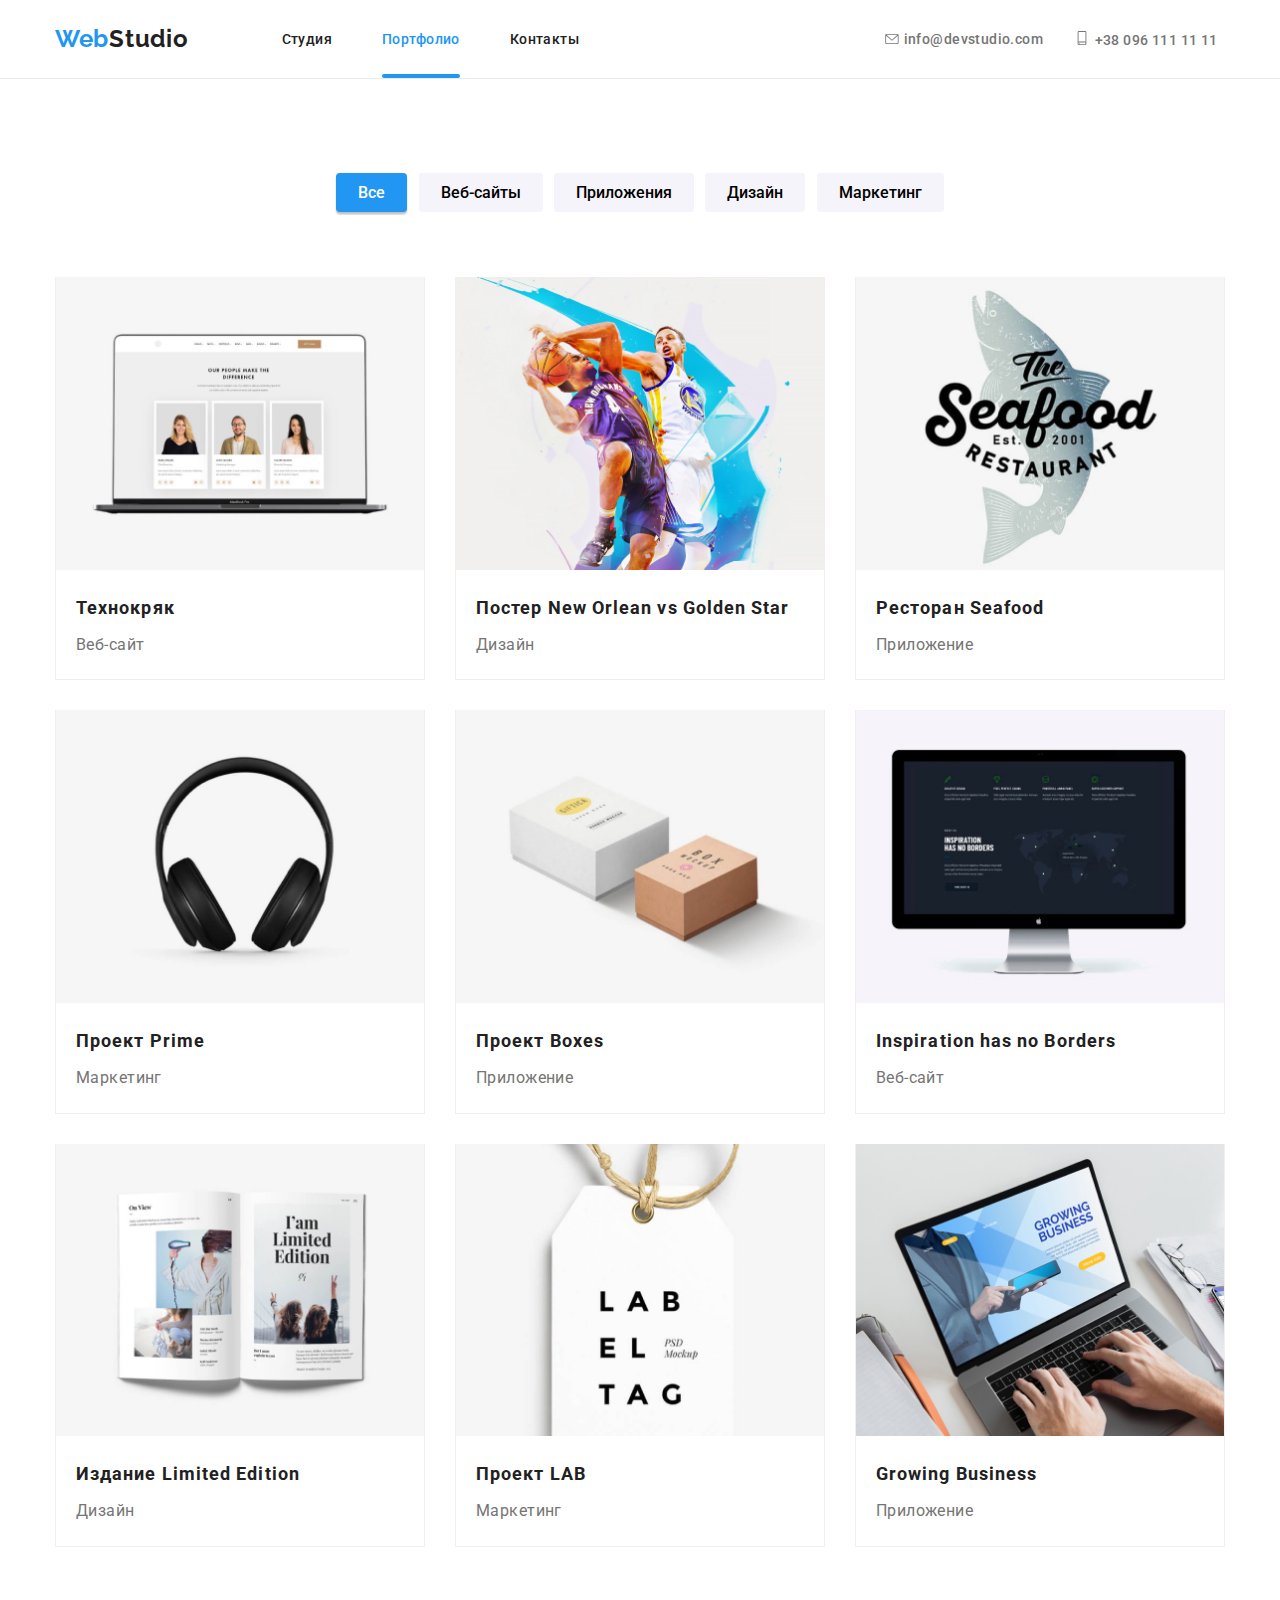
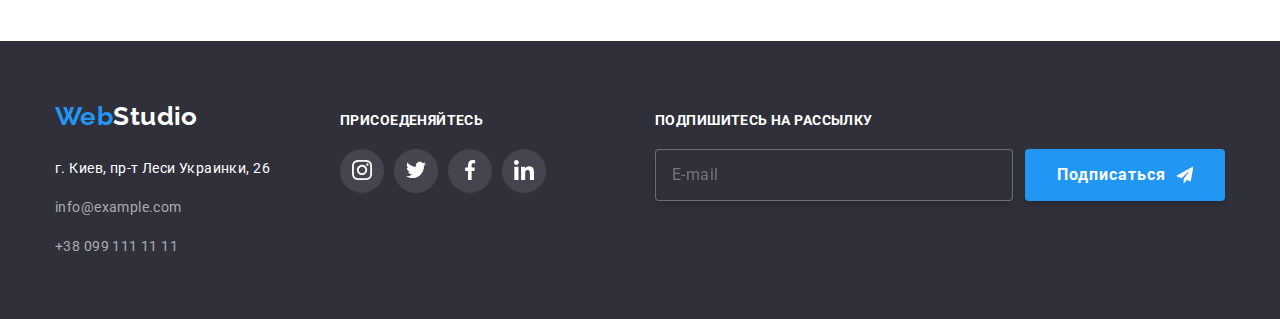
==== commit cbbd05c6: "Final" ====
--- a/portfolio.html
+++ b/portfolio.html
@@ -26,7 +26,7 @@
 				Web<span class="logo-span">Studio</span>
 			</a>
 
-			<button type="button" class="menu-button" data-menu-button>
+			<button type="button" class="menu-button" data-menu-open>
 				<svg aria-label="переключатель мобильного меню" width="40" height="40">
 					<use class="icon-menu" href="./images/icons.svg#icon-header-menu"></use>
 				</svg>
@@ -34,15 +34,15 @@
 
 			<div class="menu-container" data-menu>
 				<div class="menu-mobile">
-					<button type="button" class="menu-container__button" data-menu-button>
+					<button type="button" class="menu-container__button" data-menu-close>
 						<svg aria-label="переключатель мобильного меню" width="40" height="40">
 							<use class="icon-cross" href="./images/icons.svg#icon-header-cross"></use>
 						</svg>
 					</button>
 					<nav class="header-nav">
 						<ul class="header-list__nav">
-							<li class="header-list__li"><a href="./index.html" class="header-list__item current">Студия</a></li>
-							<li class="header-list__li"><a href="./portfolio.html" class="header-list__item ">Портфолио</a></li>
+							<li class="header-list__li"><a href="./index.html" class="header-list__item">Студия</a></li>
+							<li class="header-list__li"><a href="./portfolio.html" class="header-list__item current">Портфолио</a></li>
 							<li class="header-list__li"><a href="#" class="header-list__item">Контакты</a></li>
 						</ul>
 					</nav>
--- a/css/main.min.css
+++ b/css/main.min.css
@@ -1,2 +1,2 @@
-.header{border-bottom:1px solid #ececec;position:relative}.header-container{display:-webkit-box;display:-ms-flexbox;display:flex}.logo{color:#2196f3;font-weight:700;font-family:"Raleway",sans-serif;font-size:24px;letter-spacing:0.03em;line-height:1.19;margin-right:auto;display:-webkit-box;display:-ms-flexbox;display:flex;-webkit-box-align:center;-ms-flex-align:center;align-items:center;padding:24px 0}@media (min-width: 768px){.logo{margin-right:88px}}@media (min-width: 1200px){.logo{margin-right:93px}}.logo-span{color:#212121}@media (max-width: 767px){.header-nav{-webkit-box-flex:1;-ms-flex-positive:1;flex-grow:1}}@media (min-width: 768px){.header-nav{display:-webkit-box;display:-ms-flexbox;display:flex;-webkit-box-align:center;-ms-flex-align:center;align-items:center;margin-right:60px}}@media (min-width: 1200px){.header-nav{margin-right:305px}}@media (min-width: 768px){.header-list__nav{display:-webkit-box;display:-ms-flexbox;display:flex}}@media (max-width: 767px){.header-list__li:not(:last-child){margin-bottom:32px}}@media (min-width: 768px){.header-list__li:not(:last-child){margin-right:50px}}.header-list__item{font-weight:500;position:relative;color:#212121;display:block;-webkit-transition:background-color,fill,250ms cubic-bezier(0.4, 0, 0.2, 1);transition:background-color,fill,250ms cubic-bezier(0.4, 0, 0.2, 1)}.header-list__item:hover{color:#2196f3;background-color:#fff}.header-list__item:focus{background-color:#fff;color:#2196f3}@media (max-width: 767px){.header-list__item{font-size:40px}}@media (min-width: 768px){.header-list__item{padding:32px 0}}.current{color:#2196f3}@media (min-width: 768px){.current::after{content:"";position:absolute;bottom:0px;left:0;height:4px;width:100%;background-color:#2196f3;border-radius:2px;-webkit-transition:background-color,opacity 250ms cubic-bezier(0.4, 0, 0.2, 1);transition:background-color,opacity 250ms cubic-bezier(0.4, 0, 0.2, 1)}}@media (min-width: 768px){.header-contacts{margin-left:auto;margin-top:0;margin-bottom:0;display:-webkit-box;display:-ms-flexbox;display:flex;-webkit-box-orient:vertical;-webkit-box-direction:normal;-ms-flex-direction:column;flex-direction:column;-webkit-box-pack:center;-ms-flex-pack:center;justify-content:center}}@media (min-width: 1200px){.header-contacts{display:-webkit-box;display:-ms-flexbox;display:flex;-webkit-box-align:center;-ms-flex-align:center;align-items:center;-webkit-box-orient:horizontal;-webkit-box-direction:normal;-ms-flex-direction:row;flex-direction:row}}@media (max-width: 767px){.header-contacts__li:first-child{margin-bottom:32px}}@media (min-width: 1200px){.header-contacts__li:first-child{margin-right:30px}}.header-contacts__item{font-weight:500;color:#757575;-webkit-transition:background-color,fill,250ms cubic-bezier(0.4, 0, 0.2, 1);transition:background-color,fill,250ms cubic-bezier(0.4, 0, 0.2, 1)}.header-contacts__item:hover{color:#2196f3;background-color:#fff}.header-contacts__item:focus{background-color:#fff;color:#2196f3;-webkit-box-shadow:none;box-shadow:none}@media (max-width: 767px){.header-contacts__item{font-size:24px}}@media (max-width: 1199px){.first{margin-bottom:10px}}@media (min-width: 1200px){.chosen{padding:32px 0}}@media (min-width: 768px) and (max-width: 1199px){.chosen{padding-top:20px}}@media (max-width: 767px){.chosen{font-size:34px;color:#2196f3}}@media (max-width: 480px){.chosen{font-size:8vw}}@media (max-width: 767px){.last{margin-bottom:64px}}@media (min-width: 1200px){.second{padding:30px 0}}@media (min-width: 768px) and (max-width: 1199px){.second{padding-bottom:20px}}.header-soc{display:-webkit-box;display:-ms-flexbox;display:flex}@media (min-width: 768px){.header-soc{display:none}}@media (max-width: 480px){.header-soc{-ms-flex-wrap:wrap;flex-wrap:wrap}}.header-soc__li{padding:0 10px}.header-soc__li:not(:last-child){border-right:1px solid rgba(33,33,33,0.2)}.header-soc__li:first-child{padding-left:0}.header-soc__li:last-child{padding-right:0}@media (max-width: 480px){.header-soc__li{margin-bottom:10px;padding:0 10px}}.header-soc__item{font-size:18px;font-weight:500;color:#2196f3}.mail-icon{fill:currentColor}@media (max-width: 767px){.mail-icon{display:none}}.menu-container{-webkit-transition:opacity 250ms cubic-bezier(0.4, 0, 0.2, 1),-webkit-transform;transition:opacity 250ms cubic-bezier(0.4, 0, 0.2, 1),-webkit-transform;transition:transform,opacity 250ms cubic-bezier(0.4, 0, 0.2, 1);transition:transform,opacity 250ms cubic-bezier(0.4, 0, 0.2, 1),-webkit-transform}@media (max-width: 767px){.menu-container{position:fixed;left:0;margin:0 auto;width:100%;height:100vh;display:none;background-color:#fff}.menu-container.is-open{display:-webkit-box;display:-ms-flexbox;display:flex;-webkit-box-orient:vertical;-webkit-box-direction:normal;-ms-flex-direction:column;flex-direction:column}}.menu-mobile{-webkit-transition:opacity 250ms cubic-bezier(0.4, 0, 0.2, 1),-webkit-transform;transition:opacity 250ms cubic-bezier(0.4, 0, 0.2, 1),-webkit-transform;transition:transform,opacity 250ms cubic-bezier(0.4, 0, 0.2, 1);transition:transform,opacity 250ms cubic-bezier(0.4, 0, 0.2, 1),-webkit-transform}@media (max-width: 767px){.menu-mobile{position:relative;left:0;margin:0 auto;width:100%;max-width:480px;height:100vh;padding:48px 40px;background-color:#fff;display:-webkit-box;display:-ms-flexbox;display:flex;-webkit-box-orient:vertical;-webkit-box-direction:normal;-ms-flex-direction:column;flex-direction:column}}@media (min-width: 768px){.menu-mobile{display:-webkit-box;display:-ms-flexbox;display:flex}}.header-menu__button{position:absolute;top:21px;right:15px;background-color:#fff}.menu-button{margin:0;padding:10px 0;background-color:transparent;-webkit-transition:fill 250ms cubic-bezier(0.4, 0, 0.2, 1);transition:fill 250ms cubic-bezier(0.4, 0, 0.2, 1)}.menu-button:focus{fill:#2196f3}@media (min-width: 768px){.menu-button{display:none}}.menu-button .icon-cross{display:none}.menu-button.is-open .icon-cross{display:block}.menu-button.is-open .icon-menu{display:none}.menu-container__button{position:absolute;top:10px;right:15px;width:40px;height:40px;background:none;-webkit-transition:fill 250ms cubic-bezier(0.4, 0, 0.2, 1);transition:fill 250ms cubic-bezier(0.4, 0, 0.2, 1)}.menu-container__button:focus{fill:#2196f3}@media (min-width: 768px){.menu-container__button{display:none}}*{padding:0;margin:0;border:0}*,*:before,*:after{-webkit-box-sizing:border-box;box-sizing:border-box}nav,footer,header,aside{display:block}html,body{height:100%;width:100%;font-size:100%;line-height:1;font-size:14px;-ms-text-size-adjust:100%;-moz-text-size-adjust:100%;-webkit-text-size-adjust:100%}input,button,textarea{font-family:inherit}input::-ms-clear{display:none}button{cursor:pointer}button::-moz-focus-inner{padding:0;border:0}a,a:visited{text-decoration:none}a:hover{text-decoration:none}ul li{list-style:none}img{vertical-align:top}h1,h2,h3,h4,h5,h6{font-size:inherit;font-weight:400}.btn{background-color:#2196f3;color:#fff;font-size:16px;font-weight:700;line-height:1.87;letter-spacing:0.06em;padding:10px 29px;border-radius:4px}.img{display:block;max-width:100%;height:auto}.hero{max-width:1600px;margin-left:auto;margin-right:auto;background-image:-webkit-gradient(linear, left top, right top, from(rgba(47,48,58,0.4)), to(rgba(47,48,58,0.4))),url("../images/bg-main.jpg");background-image:linear-gradient(to right, rgba(47,48,58,0.4), rgba(47,48,58,0.4)),url("../images/bg-main.jpg");background-repeat:no-repeat}@media (min-width: 768px) and (max-width: 1199px){.hero{background-image:-webkit-gradient(linear, left top, right top, from(rgba(47,48,58,0.4)), to(rgba(47,48,58,0.4))),url("../images/bg-main.jpg");background-image:linear-gradient(to right, rgba(47,48,58,0.4), rgba(47,48,58,0.4)),url("../images/bg-main.jpg")}}@media (max-width: 479px){.hero{background-image:-webkit-gradient(linear, left top, right top, from(rgba(47,48,58,0.4)), to(rgba(47,48,58,0.4))),url("../images/phone-main__bg.jpg");background-image:linear-gradient(to right, rgba(47,48,58,0.4), rgba(47,48,58,0.4)),url("../images/phone-main__bg.jpg")}}@media (max-width: 767px){.hero{background-image:-webkit-gradient(linear, left top, right top, from(rgba(47,48,58,0.4)), to(rgba(47,48,58,0.4))),url("../images/tablet-main__bg.jpg");background-image:linear-gradient(to right, rgba(47,48,58,0.4), rgba(47,48,58,0.4)),url("../images/tablet-main__bg.jpg")}}.hero__title{color:#fff;font-size:26px;text-transform:uppercase;font-weight:900;line-height:1.36;text-align:center;letter-spacing:0.06em;margin-bottom:30px}@media (max-width: 480px){.hero__title{font-size:20px}}@media (min-width: 1200px){.hero__title{font-size:44px}}.hero__button{display:block;margin:0 auto}.section-hero{padding:118px 0}@media (min-width: 1200px){.section-hero{padding:200px 0}}.btn{background-color:#2196f3;color:#fff;font-size:16px;font-weight:700;line-height:1.87;letter-spacing:0.06em;padding:10px 32px;border-radius:4px}.benefits-benefits{padding-bottom:0}@media (min-width: 768px){.benefits-list{display:-webkit-box;display:-ms-flexbox;display:flex}}@media (min-width: 768px) and (max-width: 1199px){.benefits-list{display:-webkit-box;display:-ms-flexbox;display:flex;-ms-flex-wrap:wrap;flex-wrap:wrap}}@media (min-width: 768px) and (max-width: 1199px){.benefits-list__li{width:354px}.benefits-list__li:nth-child(odd){margin-right:30px}.benefits-list__li:nth-last-child(-n+2){margin-bottom:0}}@media (min-width: 1200px){.benefits-list__li{width:270px;height:251px;margin-bottom:0}.benefits-list__li:not(:last-child){margin-right:30px}}@media (min-width: 768px){.benefits-list__li{margin-bottom:30px}}@media (max-width: 767px){.benefits-list__li:not(:last-child){margin-bottom:30px}}.benefits-list__div{background-color:#f5f4fa;width:100%;height:120px;display:-webkit-box;display:-ms-flexbox;display:flex;-webkit-box-pack:center;-ms-flex-pack:center;justify-content:center;-webkit-box-align:center;-ms-flex-align:center;align-items:center;margin-bottom:30px}@media (min-width: 768px){.benefits-list__div{width:354px}}@media (min-width: 1200px){.benefits-list__div{width:270px}}.benefits-list__title{font-weight:700;text-transform:uppercase;line-height:1.14;margin-bottom:10px}@media (max-width: 767px){.benefits-list__title{text-align:center}}.benefits-list__text{color:#757575;line-height:1.71}.devices-section{padding-bottom:94px}@media (max-width: 1199px){.devices-section{display:none}}.devices-title{font-size:36px;font-weight:700;text-align:center;line-height:1.16}@media (min-width: 768px){.devices-title{margin-bottom:50px}}@media (min-width: 768px) and (max-width: 1199px){.devices-list{display:-webkit-box;display:-ms-flexbox;display:flex;-webkit-box-pack:justify;-ms-flex-pack:justify;justify-content:space-between}}@media (min-width: 1200px){.devices-list{display:-webkit-box;display:-ms-flexbox;display:flex}}.devices-list__photo:not(:last-child){margin-right:30px}.devices-list__device-thumb{position:relative}.devices-list__overlay{position:absolute;display:-webkit-box;display:-ms-flexbox;display:flex;-webkit-box-align:center;-ms-flex-align:center;align-items:center;-webkit-box-pack:center;-ms-flex-pack:center;justify-content:center;bottom:0;left:0;width:100%;height:70px;color:#fff;font-weight:700;font-size:14px;line-height:1.14;text-align:center;letter-spacing:0.03em;text-transform:uppercase;background:rgba(47,48,58,0.8)}.team{background-color:#f5f4fa}.team-title{font-size:28px;font-weight:700;text-align:center;line-height:1.16;margin-bottom:30px}@media (min-width: 1200px){.team-title{margin-bottom:50px}}@media (min-width: 1200px){.team-title{font-size:36px}}.team-list{text-align:center}.team-list>.worker{background:#fff;-webkit-box-shadow:0px 1px 3px rgba(0,0,0,0.12),0px 1px 1px rgba(0,0,0,0.14),0px 2px 1px rgba(0,0,0,0.2);box-shadow:0px 1px 3px rgba(0,0,0,0.12),0px 1px 1px rgba(0,0,0,0.14),0px 2px 1px rgba(0,0,0,0.2);border-radius:0px 0px 4px 4px}@media (min-width: 768px){.team-list{display:-webkit-box;display:-ms-flexbox;display:flex;-ms-flex-wrap:wrap;flex-wrap:wrap}}@media (max-width: 1199px){.worker:not(:last-child){margin-bottom:30px}}@media (min-width: 768px){.worker:not(:last-child){margin-right:30px}}@media (min-width: 768px) and (max-width: 1199px){.worker{width:354px}.worker:nth-last-child(-n+2){margin-bottom:0}}@media (min-width: 768px) and (max-width: 1199px){.worker:nth-child(even){margin-right:0}}@media (min-width: 1200px){.worker{width:270px;margin-bottom:0}}.team-list__div{padding:30px 0px}.team-list__name{font-weight:500;font-size:16px;line-height:1.18;margin-bottom:10px}.team-list__position{font-size:16px;color:#757575;line-height:1.18;margin-bottom:16px}.team-soc{display:-webkit-box;display:-ms-flexbox;display:flex;-webkit-box-pack:center;-ms-flex-pack:center;justify-content:center}.team-soc__li:not(:last-child){margin-right:10px}.team-soc__team{border-radius:50%;width:44px;height:44px;background:#fff;fill:#afb1b8;-webkit-transition:background-color,fill,250ms cubic-bezier(0.4, 0, 0.2, 1);transition:background-color,fill,250ms cubic-bezier(0.4, 0, 0.2, 1)}.team-soc__team:hover{background-color:#2196f3;fill:#fff}.team-soc__team:focus{background-color:#2196f3;fill:#fff}.clients-title{font-weight:700;font-size:28px;line-height:1.16;text-align:center;letter-spacing:0.03em;margin-bottom:30px}@media (min-width: 1200px){.clients-title{font-size:36px;margin-bottom:50px}}.clients-list{display:-webkit-box;display:-ms-flexbox;display:flex;-webkit-box-pack:center;-ms-flex-pack:center;justify-content:center;-ms-flex-wrap:wrap;flex-wrap:wrap}@media (max-width: 767px){.clients-list{-ms-flex-preferred-size:50%;flex-basis:50%}}@media (min-width: 768px) and (max-width: 1199px){.clients-list{-ms-flex-preferred-size:33.3333%;flex-basis:33.3333%}}.clients-list__li{margin-right:30px;margin-bottom:30px}@media (max-width: 767px){.clients-list__li:nth-child(even){margin-right:0}.clients-list__li:nth-last-child(-n+2){margin-bottom:0}}@media (min-width: 768px) and (max-width: 1199px){.clients-list__li:nth-last-child(-n+3){margin-bottom:0}.clients-list__li:nth-child(3n+3){margin-right:0}}@media (min-width: 1200px){.clients-list__li:not(:last-child){margin-right:30px;margin-bottom:0}.clients-list__li:last-child{margin-bottom:0;margin-right:0}}@media (max-width: 479px){.clients-list__li{margin-right:0}.clients-list__li:nth-child(5){margin-bottom:30px}}.clients-list__li:focus,.clients-list__li :hover{background-color:#fff;fill:#2196f3;border:1px solid #2196f3;-webkit-box-shadow:none;box-shadow:none}.clients-list__btn{border:1px solid #afb1b8;border-radius:4px;width:210px;height:92px;background-color:#fff;fill:#afb1b8;-webkit-transition:border,fill,250ms cubic-bezier(0.4, 0, 0.2, 1);transition:border,fill,250ms cubic-bezier(0.4, 0, 0.2, 1)}.clients-list__btn:focus,.clients-list__btn :hover{background-color:#fff;fill:#2196f3;border:1px solid #2196f3;-webkit-box-shadow:none;box-shadow:none}@media (min-width: 768px){.clients-list__btn{width:226px}}@media (min-width: 1200px){.clients-list__btn{width:170px}}.clients-list__svg:hover{border:none}.footer{background-color:#2f303a;padding:60px 0}.container-footer{margin:0 auto;padding:0px 15px}@media (max-width: 1199px){.container-footer{text-align:center}}@media (max-width: 767px){.container-footer{padding:0 15px}}@media (min-width: 768px){.container-footer{max-width:768px;-webkit-box-align:baseline;-ms-flex-align:baseline;align-items:baseline}}@media (min-width: 1200px){.container-footer{display:-webkit-box;display:-ms-flexbox;display:flex;-ms-flex-wrap:wrap;flex-wrap:wrap;max-width:1200px}}.footer-block__title{display:inline-block;font-family:"Raleway",sans-serif;font-weight:700;font-size:24px;color:#fff;line-height:1.19}.footer-block__title:focus{background-color:#2f303a}@media (min-width: 1200px){.footer-block__title{font-size:26px}}@media (max-width: 1199px){.footer-block__title{margin-bottom:20px}}@media (min-width: 768px) and (max-width: 1199px){.footer-blocks{display:-webkit-box;display:-ms-flexbox;display:flex;padding:0px 75px 0px 76px}}@media (min-width: 768px){.footer-blocks{-webkit-box-align:baseline;-ms-flex-align:baseline;align-items:baseline}}@media (max-width: 1199px){.footer-blocks{margin-bottom:60px}}@media (min-width: 1200px){.footer-blocks{display:-webkit-box;display:-ms-flexbox;display:flex;margin-right:auto}}@media (max-width: 767px){.address-block{margin-bottom:60px}}@media (min-width: 768px) and (max-width: 1199px){.address-block{margin-right:165px}}@media (min-width: 1200px){.address-block{margin-right:70px;margin-bottom:0}}.footer-block{font-style:normal}.footer-block__li:not(:last-child){margin-bottom:8px}.footer-block__span{color:#2196f3}.footer-block__address{display:block;font-style:normal;color:#fff;line-height:1.71}@media (min-width: 1200px){.footer-block__address{margin-top:25px}}.footer-block__email,.footer-block__tel{color:rgba(255,255,255,0.6);line-height:1.71;display:block;-webkit-transition:background-color,color,250ms cubic-bezier(0.4, 0, 0.2, 1);transition:background-color,color,250ms cubic-bezier(0.4, 0, 0.2, 1)}.footer-block__email:hover,.footer-block__tel:hover{color:#2196f3;background-color:#2f303a}.footer-block__email:focus,.footer-block__tel:focus{color:#2196f3;background-color:#2f303a}@media (min-width: 768px){.footer-block__email,.footer-block__tel{margin-top:8px}}@media (min-width: 1200px){.footer-block__email,.footer-block__tel{margin-top:15px}}@media (min-width: 1200px){.footer-block2{margin-right:auto}}.footer-block2__text{text-transform:uppercase;font-weight:700;font-size:14px;line-height:1.14;letter-spacing:0.03em;color:#fff;margin-bottom:20px}.block2-list{display:-webkit-box;display:-ms-flexbox;display:flex;-webkit-box-pack:center;-ms-flex-pack:center;justify-content:center}.block2-list__li:not(:last-child){margin-right:10px}.block2-list__soc{border-radius:50%;width:44px;height:44px;background:rgba(255,255,255,0.1);-webkit-transition:background-color,color,250ms cubic-bezier(0.4, 0, 0.2, 1);transition:background-color,color,250ms cubic-bezier(0.4, 0, 0.2, 1)}.block2-list__soc:hover{background-color:#2196f3}.block2-list__soc:focus{background-color:#2196f3}.block2-list__svg{fill:#fff}@media (min-width: 768px) and (max-width: 1199px){.footer-block3{margin:0 auto}}.footer-block3__text{font-weight:700;line-height:1.14;letter-spacing:0.03em;text-transform:uppercase;color:#fff;margin-bottom:20px}.footer-block3__form{display:-webkit-box;display:-ms-flexbox;display:flex;-webkit-box-orient:vertical;-webkit-box-direction:normal;-ms-flex-direction:column;flex-direction:column}@media (min-width: 1200px){.footer-block3__form{-webkit-box-orient:horizontal;-webkit-box-direction:normal;-ms-flex-direction:row;flex-direction:row}}.footer-block3__form input{padding:15px 0px 15px 16px;font-size:16px;line-height:1.25;letter-spacing:0.03em;color:rgba(255,255,255,0.6)}@media (max-width: 1199px){.footer-block3__form input{margin-bottom:20px}}.footer-block3__input{display:block;width:100%;margin:0 auto;border:1px solid rgba(255,255,255,0.3);-webkit-filter:drop-shadow(0px 4px 4px rgba(0,0,0,0.15));filter:drop-shadow(0px 4px 4px rgba(0,0,0,0.15));border-radius:4px;background:#2f303a}.footer-block3__input:focus{background:#2f303a}@media (min-width: 480px){.footer-block3__input{width:450px}}@media (min-width: 1200px){.footer-block3__input{width:358px;margin-right:12px}}.footer-btn{-webkit-box-shadow:0px 4px 4px rgba(0,0,0,0.15);box-shadow:0px 4px 4px rgba(0,0,0,0.15);display:-webkit-box;display:-ms-flexbox;display:flex;margin:0 auto;-webkit-box-align:center;-ms-flex-align:center;align-items:center;text-align:center;width:200px}.footer-block3__btnicon{width:24px;height:24px;margin-left:10px}.backdrop{position:fixed;width:100%;height:100%;top:0;left:0;z-index:15;background:rgba(0,0,0,0.2);-webkit-transition:opacity 250ms cubic-bezier(0.4, 0, 0.2, 1),-webkit-transform;transition:opacity 250ms cubic-bezier(0.4, 0, 0.2, 1),-webkit-transform;transition:transform,opacity 250ms cubic-bezier(0.4, 0, 0.2, 1);transition:transform,opacity 250ms cubic-bezier(0.4, 0, 0.2, 1),-webkit-transform}.backdrop.is-hidden{opacity:0;pointer-events:none}.modal{display:block;position:relative;top:50%;left:50%;width:450px;height:609px;-webkit-transform:translate(-50%, -50%) scale(1);transform:translate(-50%, -50%) scale(1);background-color:#fff;border-radius:4px;padding:40px;-webkit-transition:-webkit-transform 250ms cubic-bezier(0.4, 0, 0.2, 1);transition:-webkit-transform 250ms cubic-bezier(0.4, 0, 0.2, 1);transition:transform 250ms cubic-bezier(0.4, 0, 0.2, 1);transition:transform 250ms cubic-bezier(0.4, 0, 0.2, 1), -webkit-transform 250ms cubic-bezier(0.4, 0, 0.2, 1)}@media (min-width: 1200px){.modal{width:528px;height:581px}}@media (max-width: 460px){.modal{width:300px;height:auto}}.modal__button{position:absolute;display:block;width:30px;height:30px;border-radius:50%;background-color:#fff;border:1px solid rgba(0,0,0,0.1);top:8px;right:8px}.modal__button:focus{fill:#2196f3;-webkit-box-shadow:none;box-shadow:none}.modal-container__title{font-weight:700;font-size:20px;line-height:1.15;text-align:center;letter-spacing:0.03em;color:#212121;margin-bottom:12px}.modal-form__name{display:block;color:#757575;position:relative;font-size:12px;line-height:1.16;letter-spacing:0.01em;margin-bottom:10px;-webkit-transition:border,background-color 250ms cubic-bezier(0.4, 0, 0.2, 1);transition:border,background-color 250ms cubic-bezier(0.4, 0, 0.2, 1)}.modal-form__input{width:100%;height:40px;border:1px solid rgba(33,33,33,0.2);border-radius:4px;margin-top:4px;color:#212121;padding-left:42px;-webkit-transition:border,border-color 250ms cubic-bezier(0.4, 0, 0.2, 1);transition:border,border-color 250ms cubic-bezier(0.4, 0, 0.2, 1)}.modal-form__input:focus{background-color:#fff;outline:1px solid #2196f3;border:none}.modal-form__icon{width:18px;height:18px;position:absolute;top:50%;left:12px;display:inline-block;fill:#212121;-webkit-transition:fill 250ms cubic-bezier(0.4, 0, 0.2, 1);transition:fill 250ms cubic-bezier(0.4, 0, 0.2, 1)}.modal-form__input:focus ~ .modal-form__icon{fill:#2196f3}.last-field{margin-bottom:20px;line-height:1.14;letter-spacing:0.01em}.modal-form__textarea{width:100%;height:40px;border:1px solid rgba(33,33,33,0.2);border-radius:4px;margin-top:4px;padding:12px 16px;resize:none;height:120px;color:#212121;-webkit-transition:background-color,outline 250ms cubic-bezier(0.4, 0, 0.2, 1);transition:background-color,outline 250ms cubic-bezier(0.4, 0, 0.2, 1)}.modal-form__textarea:focus{background-color:#fff;outline:1px solid #2196f3;border:none}@media (min-width: 1200px){.modal-form__textarea{width:448px}}.agree{display:inline-block;line-height:1.71;letter-spacing:0.03em;color:#757575;margin-bottom:30px;position:relative;left:50%;-webkit-transform:translate(-50%, 0);transform:translate(-50%, 0)}@media (max-width: 1199px){.agree{font-size:12px}}.agree__checkbox{-moz-appearance:none;-webkit-appearance:none;appearance:none}.agree__checkbox-icon{display:inline-block;width:15px;height:15px;border:2px solid #212121;border-radius:2px;position:relative;top:2px;margin-right:5px;-webkit-transition:background-color 250ms cubic-bezier(0.4, 0, 0.2, 1);transition:background-color 250ms cubic-bezier(0.4, 0, 0.2, 1)}@media (min-width: 1200px){.agree__checkbox-icon{margin-right:8px}}.agree__checkbox:checked+.agree__checkbox-icon{border-color:#2196f3;background-color:#2196f3;background-image:url("../images/agree.svg");background-size:contain;background-origin:border-box;background-repeat:no-repeat}.agree__checkbox:focus+.agree__checkbox-icon{border-color:#2196f3}.agree__span{color:#2196f3;text-decoration:underline}.agree__span:focus{background:#fff;-webkit-box-shadow:none;box-shadow:none}.modal-btn{display:block;margin:0 auto;background-color:#2196f3;color:#fff;font-size:16px;font-weight:700;line-height:1.87;letter-spacing:0.06em;border-radius:4px;padding:10px 55px;-webkit-box-shadow:0px 4px 4px rgba(0,0,0,0.15);box-shadow:0px 4px 4px rgba(0,0,0,0.15)}.filter{margin-bottom:40px}@media (min-width: 768px){.filter{margin-bottom:30px;text-align:center}}@media (min-width: 1200px){.filter{margin-bottom:50px}}.filter__li{margin-left:8px}.filter__li:first-child{margin-left:0}.filter__li:nth-child(-n+3){margin-bottom:15px}@media (max-width: 767px){.filter__li:nth-child(4){margin-left:0}}.filter__item{padding:6px 22px;-webkit-transition:background-color,color,250ms cubic-bezier(0.4, 0, 0.2, 1),-webkit-box-shadow;transition:background-color,color,250ms cubic-bezier(0.4, 0, 0.2, 1),-webkit-box-shadow;transition:background-color,color,box-shadow,250ms cubic-bezier(0.4, 0, 0.2, 1);transition:background-color,color,box-shadow,250ms cubic-bezier(0.4, 0, 0.2, 1),-webkit-box-shadow}.filter__li,.filter__item{font-size:16px;line-height:1.7;font-weight:500;background-color:#f5f4fa;display:inline-block;border-radius:4px;-webkit-transition:background-color,color,250ms cubic-bezier(0.4, 0, 0.2, 1),-webkit-box-shadow;transition:background-color,color,250ms cubic-bezier(0.4, 0, 0.2, 1),-webkit-box-shadow;transition:background-color,color,box-shadow,250ms cubic-bezier(0.4, 0, 0.2, 1);transition:background-color,color,box-shadow,250ms cubic-bezier(0.4, 0, 0.2, 1),-webkit-box-shadow}.filter__li:hover,.filter__li :focus,.filter__item:hover,.filter__item :focus{background-color:#2196f3;color:#fff;-webkit-box-shadow:0px 3px 1px rgba(0,0,0,0.1),0px 1px 2px rgba(0,0,0,0.08),0px 2px 2px rgba(0,0,0,0.12);box-shadow:0px 3px 1px rgba(0,0,0,0.1),0px 1px 2px rgba(0,0,0,0.08),0px 2px 2px rgba(0,0,0,0.12)}.active{background-color:#2196f3;color:#fff;-webkit-box-shadow:0px 3px 1px rgba(0,0,0,0.1),0px 1px 2px rgba(0,0,0,0.08),0px 2px 2px rgba(0,0,0,0.12);box-shadow:0px 3px 1px rgba(0,0,0,0.1),0px 1px 2px rgba(0,0,0,0.08),0px 2px 2px rgba(0,0,0,0.12)}@media (min-width: 768px){.shop-list{display:-webkit-box;display:-ms-flexbox;display:flex;-ms-flex-wrap:wrap;flex-wrap:wrap;margin:-15px}}.shop-list__li{display:-webkit-box;display:-ms-flexbox;display:flex;-webkit-box-orient:vertical;-webkit-box-direction:normal;-ms-flex-direction:column;flex-direction:column;border-right:1px solid #eee;border-bottom:1px solid #eee;border-left:1px solid #eee;margin-bottom:30px;color:#eee;position:relative;overflow:hidden;-webkit-transition:opacity 250ms cubic-bezier(0.4, 0, 0.2, 1),-webkit-box-shadow 250ms cubic-bezier(0.4, 0, 0.2, 1);transition:opacity 250ms cubic-bezier(0.4, 0, 0.2, 1),-webkit-box-shadow 250ms cubic-bezier(0.4, 0, 0.2, 1);transition:box-shadow 250ms cubic-bezier(0.4, 0, 0.2, 1),opacity 250ms cubic-bezier(0.4, 0, 0.2, 1);transition:box-shadow 250ms cubic-bezier(0.4, 0, 0.2, 1),opacity 250ms cubic-bezier(0.4, 0, 0.2, 1),-webkit-box-shadow 250ms cubic-bezier(0.4, 0, 0.2, 1)}.shop-list__li:hover{-webkit-box-shadow:0px 1px 1px rgba(0,0,0,0.12),0px 4px 4px rgba(0,0,0,0.06),1px 4px 6px rgba(0,0,0,0.16);box-shadow:0px 1px 1px rgba(0,0,0,0.12),0px 4px 4px rgba(0,0,0,0.06),1px 4px 6px rgba(0,0,0,0.16)}.shop-list__li:focus{background-color:#fff;-webkit-box-shadow:0px 1px 1px rgba(0,0,0,0.12),0px 4px 4px rgba(0,0,0,0.06),1px 4px 6px rgba(0,0,0,0.16);box-shadow:0px 1px 1px rgba(0,0,0,0.12),0px 4px 4px rgba(0,0,0,0.06),1px 4px 6px rgba(0,0,0,0.16)}@media (max-width: 767px){.shop-list__li{max-width:450px}}@media (min-width: 768px) and (max-width: 1199px){.shop-list__li{margin:15px;-ms-flex-preferred-size:calc((100% - 2 * 30px) / 2);flex-basis:calc((100% - 2 * 30px) / 2)}}@media (min-width: 1200px){.shop-list__li{width:354px;margin:15px;width:calc((100% - 6 * 15px) / 3)}}.shop-list__item{display:block;-webkit-box-flex:1;-ms-flex-positive:1;flex-grow:1}.shop-thumb{position:relative;overflow:hidden}.shop-thumb__hover{margin:0;padding:63px 24px;position:absolute;top:0;left:0;width:100%;height:100%;font-size:18px;line-height:1.56;letter-spacing:0.03em;color:#fff;background-color:rgba(33,150,243,0.9);-webkit-transform:translateY(100%);transform:translateY(100%);-webkit-transition:opacity 250ms cubic-bezier(0.4, 0, 0.2, 1),-webkit-transform 250ms cubic-bezier(0.4, 0, 0.2, 1);transition:opacity 250ms cubic-bezier(0.4, 0, 0.2, 1),-webkit-transform 250ms cubic-bezier(0.4, 0, 0.2, 1);transition:opacity 250ms cubic-bezier(0.4, 0, 0.2, 1),transform 250ms cubic-bezier(0.4, 0, 0.2, 1);transition:opacity 250ms cubic-bezier(0.4, 0, 0.2, 1),transform 250ms cubic-bezier(0.4, 0, 0.2, 1),-webkit-transform 250ms cubic-bezier(0.4, 0, 0.2, 1);opacity:0}.shop-list__item:hover .shop-thumb__hover{opacity:1;-webkit-transform:translateY(0);transform:translateY(0)}.shop-list__item:focus .shop-thumb__hover{opacity:1;-webkit-transform:translateY(0);transform:translateY(0)}@media (max-width: 767px){.shop-thumb__hover{overflow:scroll}}.shop-thumb__img{display:block;width:100%;height:100%}.item-div{padding:20px}.item-div__title{font-size:18px;font-weight:700;line-height:2;color:#212121;letter-spacing:0.06em;margin-bottom:4px}.item-div__text{font-size:16px;line-height:1.9;color:#757575;line-height:1.87}body{font-family:"Roboto",sans-serif;color:#212121;font-size:14px;letter-spacing:0.03em}.color{background-color:#f5f4fa}.container{padding:0 15px;margin:0 auto}@media (min-width: 480px){.container{width:480px}}@media (min-width: 768px){.container{width:768px}}@media (min-width: 1200px){.container{width:1200px}}.section{padding:60px 0}@media (min-width: 1200px){.section{padding:94px 0}}
+.header{border-bottom:1px solid #ececec;position:relative}.header-container{display:-webkit-box;display:-ms-flexbox;display:flex}.logo{color:#2196f3;font-weight:700;font-family:"Raleway",sans-serif;font-size:24px;letter-spacing:0.03em;line-height:1.19;margin-right:auto;display:-webkit-box;display:-ms-flexbox;display:flex;-webkit-box-align:center;-ms-flex-align:center;align-items:center;padding:24px 0}@media (min-width: 768px){.logo{margin-right:88px}}@media (min-width: 1200px){.logo{margin-right:93px}}.logo-span{color:#212121}@media (max-width: 767px){.header-nav{-webkit-box-flex:1;-ms-flex-positive:1;flex-grow:1}}@media (min-width: 768px){.header-nav{display:-webkit-box;display:-ms-flexbox;display:flex;-webkit-box-align:center;-ms-flex-align:center;align-items:center;margin-right:60px}}@media (min-width: 1200px){.header-nav{margin-right:305px}}@media (min-width: 768px){.header-list__nav{display:-webkit-box;display:-ms-flexbox;display:flex}}@media (max-width: 767px){.header-list__li:not(:last-child){margin-bottom:32px}}@media (min-width: 768px){.header-list__li:not(:last-child){margin-right:50px}}.header-list__item{font-weight:500;position:relative;color:#212121;display:block;-webkit-transition:background-color,fill,250ms cubic-bezier(0.4, 0, 0.2, 1);transition:background-color,fill,250ms cubic-bezier(0.4, 0, 0.2, 1)}.header-list__item:hover{color:#2196f3;background-color:#fff}.header-list__item:focus{background-color:#fff;color:#2196f3}@media (max-width: 767px){.header-list__item{font-size:40px}}@media (min-width: 768px){.header-list__item{padding:32px 0}}.current{color:#2196f3}@media (min-width: 768px){.current::after{content:"";position:absolute;bottom:0px;left:0;height:4px;width:100%;background-color:#2196f3;border-radius:2px;-webkit-transition:background-color,opacity 250ms cubic-bezier(0.4, 0, 0.2, 1);transition:background-color,opacity 250ms cubic-bezier(0.4, 0, 0.2, 1)}}@media (min-width: 768px){.header-contacts{margin-left:auto;margin-top:0;margin-bottom:0;display:-webkit-box;display:-ms-flexbox;display:flex;-webkit-box-orient:vertical;-webkit-box-direction:normal;-ms-flex-direction:column;flex-direction:column;-webkit-box-pack:center;-ms-flex-pack:center;justify-content:center}}@media (min-width: 1200px){.header-contacts{display:-webkit-box;display:-ms-flexbox;display:flex;-webkit-box-align:center;-ms-flex-align:center;align-items:center;-webkit-box-orient:horizontal;-webkit-box-direction:normal;-ms-flex-direction:row;flex-direction:row}}@media (max-width: 767px){.header-contacts__li:first-child{margin-bottom:32px}}@media (min-width: 1200px){.header-contacts__li:first-child{margin-right:30px}}.header-contacts__item{font-weight:500;color:#757575;-webkit-transition:background-color,fill,250ms cubic-bezier(0.4, 0, 0.2, 1);transition:background-color,fill,250ms cubic-bezier(0.4, 0, 0.2, 1)}.header-contacts__item:hover{color:#2196f3;background-color:#fff}.header-contacts__item:focus{background-color:#fff;color:#2196f3;-webkit-box-shadow:none;box-shadow:none}@media (max-width: 767px){.header-contacts__item{font-size:24px}}@media (max-width: 1199px){.first{margin-bottom:10px}}@media (min-width: 1200px){.chosen{padding:32px 0}}@media (min-width: 768px) and (max-width: 1199px){.chosen{padding-top:20px}}@media (max-width: 767px){.chosen{font-size:34px;color:#2196f3}}@media (max-width: 480px){.chosen{font-size:8vw}}@media (max-width: 767px){.last{margin-bottom:64px}}@media (min-width: 1200px){.second{padding:30px 0}}@media (min-width: 768px) and (max-width: 1199px){.second{padding-bottom:20px}}.header-soc{display:-webkit-box;display:-ms-flexbox;display:flex}@media (min-width: 768px){.header-soc{display:none}}@media (max-width: 480px){.header-soc{-ms-flex-wrap:wrap;flex-wrap:wrap}}.header-soc__li{padding:0 10px}.header-soc__li:not(:last-child){border-right:1px solid rgba(33,33,33,0.2)}.header-soc__li:first-child{padding-left:0}.header-soc__li:last-child{padding-right:0}@media (max-width: 480px){.header-soc__li{margin-bottom:10px;padding:0 10px}}.header-soc__item{font-size:18px;font-weight:500;color:#2196f3}.mail-icon{fill:currentColor}@media (max-width: 767px){.mail-icon{display:none}}.menu-container{-webkit-transition:opacity 250ms cubic-bezier(0.4, 0, 0.2, 1),-webkit-transform;transition:opacity 250ms cubic-bezier(0.4, 0, 0.2, 1),-webkit-transform;transition:transform,opacity 250ms cubic-bezier(0.4, 0, 0.2, 1);transition:transform,opacity 250ms cubic-bezier(0.4, 0, 0.2, 1),-webkit-transform}@media (max-width: 767px){.menu-container{position:fixed;left:0;margin:0 auto;z-index:5;width:100%;height:100vh;display:none;background-color:#fff}.menu-container.is-open{display:-webkit-box;display:-ms-flexbox;display:flex;-webkit-box-orient:vertical;-webkit-box-direction:normal;-ms-flex-direction:column;flex-direction:column}}.menu-mobile{-webkit-transition:opacity 250ms cubic-bezier(0.4, 0, 0.2, 1),-webkit-transform;transition:opacity 250ms cubic-bezier(0.4, 0, 0.2, 1),-webkit-transform;transition:transform,opacity 250ms cubic-bezier(0.4, 0, 0.2, 1);transition:transform,opacity 250ms cubic-bezier(0.4, 0, 0.2, 1),-webkit-transform}@media (max-width: 767px){.menu-mobile{position:relative;left:0;margin:0 auto;width:100%;max-width:480px;height:100vh;padding:48px 40px;background-color:#fff;display:-webkit-box;display:-ms-flexbox;display:flex;-webkit-box-orient:vertical;-webkit-box-direction:normal;-ms-flex-direction:column;flex-direction:column}}@media (min-width: 768px){.menu-mobile{display:-webkit-box;display:-ms-flexbox;display:flex}}.header-menu__button{position:absolute;top:21px;right:15px;background-color:#fff}.menu-button{margin:0;padding:10px 0;background-color:transparent;-webkit-transition:fill 250ms cubic-bezier(0.4, 0, 0.2, 1);transition:fill 250ms cubic-bezier(0.4, 0, 0.2, 1)}.menu-button:focus{fill:#2196f3}@media (min-width: 768px){.menu-button{display:none}}.menu-button .icon-cross{display:none}.menu-button.is-open .icon-cross{display:block}.menu-button.is-open .icon-menu{display:none}.menu-container__button{position:absolute;top:10px;right:15px;width:40px;height:40px;background:none;-webkit-transition:fill 250ms cubic-bezier(0.4, 0, 0.2, 1);transition:fill 250ms cubic-bezier(0.4, 0, 0.2, 1)}.menu-container__button:focus{fill:#2196f3}@media (min-width: 768px){.menu-container__button{display:none}}*{padding:0;margin:0;border:0}*,*:before,*:after{-webkit-box-sizing:border-box;box-sizing:border-box}nav,footer,header,aside{display:block}html,body{height:100%;width:100%;font-size:100%;line-height:1;font-size:14px;-ms-text-size-adjust:100%;-moz-text-size-adjust:100%;-webkit-text-size-adjust:100%}input,button,textarea{font-family:inherit}input::-ms-clear{display:none}button{cursor:pointer}button::-moz-focus-inner{padding:0;border:0}a,a:visited{text-decoration:none}a:hover{text-decoration:none}ul li{list-style:none}img{vertical-align:top}h1,h2,h3,h4,h5,h6{font-size:inherit;font-weight:400}.btn{background-color:#2196f3;color:#fff;font-size:16px;font-weight:700;line-height:1.87;letter-spacing:0.06em;padding:10px 29px;border-radius:4px}.img{display:block;max-width:100%;height:auto}.hero{max-width:1600px;margin-left:auto;margin-right:auto;background-image:-webkit-gradient(linear, left top, right top, from(rgba(47,48,58,0.4)), to(rgba(47,48,58,0.4))),url("../images/bg-main.jpg");background-image:linear-gradient(to right, rgba(47,48,58,0.4), rgba(47,48,58,0.4)),url("../images/bg-main.jpg");background-repeat:no-repeat}@media (min-width: 768px) and (max-width: 1199px){.hero{background-image:-webkit-gradient(linear, left top, right top, from(rgba(47,48,58,0.4)), to(rgba(47,48,58,0.4))),url("../images/bg-main.jpg");background-image:linear-gradient(to right, rgba(47,48,58,0.4), rgba(47,48,58,0.4)),url("../images/bg-main.jpg")}}@media (max-width: 479px){.hero{background-image:-webkit-gradient(linear, left top, right top, from(rgba(47,48,58,0.4)), to(rgba(47,48,58,0.4))),url("../images/phone-main__bg.jpg");background-image:linear-gradient(to right, rgba(47,48,58,0.4), rgba(47,48,58,0.4)),url("../images/phone-main__bg.jpg")}}@media (max-width: 767px){.hero{background-image:-webkit-gradient(linear, left top, right top, from(rgba(47,48,58,0.4)), to(rgba(47,48,58,0.4))),url("../images/tablet-main__bg.jpg");background-image:linear-gradient(to right, rgba(47,48,58,0.4), rgba(47,48,58,0.4)),url("../images/tablet-main__bg.jpg")}}.hero__title{color:#fff;font-size:26px;text-transform:uppercase;font-weight:900;line-height:1.36;text-align:center;letter-spacing:0.06em;margin-bottom:30px}@media (max-width: 480px){.hero__title{font-size:20px}}@media (min-width: 1200px){.hero__title{font-size:44px}}.hero__button{display:block;margin:0 auto}.section-hero{padding:118px 0}@media (min-width: 1200px){.section-hero{padding:200px 0}}.btn{background-color:#2196f3;color:#fff;font-size:16px;font-weight:700;line-height:1.87;letter-spacing:0.06em;padding:10px 32px;border-radius:4px}.benefits-benefits{padding-bottom:0}@media (min-width: 768px){.benefits-list{display:-webkit-box;display:-ms-flexbox;display:flex}}@media (min-width: 768px) and (max-width: 1199px){.benefits-list{display:-webkit-box;display:-ms-flexbox;display:flex;-ms-flex-wrap:wrap;flex-wrap:wrap}}@media (min-width: 768px) and (max-width: 1199px){.benefits-list__li{width:354px}.benefits-list__li:nth-child(odd){margin-right:30px}.benefits-list__li:nth-last-child(-n+2){margin-bottom:0}}@media (min-width: 1200px){.benefits-list__li{width:270px;height:251px;margin-bottom:0}.benefits-list__li:not(:last-child){margin-right:30px}}@media (min-width: 768px){.benefits-list__li{margin-bottom:30px}}@media (max-width: 767px){.benefits-list__li:not(:last-child){margin-bottom:30px}}.benefits-list__div{background-color:#f5f4fa;width:100%;height:120px;display:-webkit-box;display:-ms-flexbox;display:flex;-webkit-box-pack:center;-ms-flex-pack:center;justify-content:center;-webkit-box-align:center;-ms-flex-align:center;align-items:center;margin-bottom:30px}@media (min-width: 768px){.benefits-list__div{width:354px}}@media (min-width: 1200px){.benefits-list__div{width:270px}}.benefits-list__title{font-weight:700;text-transform:uppercase;line-height:1.14;margin-bottom:10px}@media (max-width: 767px){.benefits-list__title{text-align:center}}.benefits-list__text{color:#757575;line-height:1.71}.devices-section{padding-bottom:94px}@media (max-width: 1199px){.devices-section{display:none}}.devices-title{font-size:36px;font-weight:700;text-align:center;line-height:1.16}@media (min-width: 768px){.devices-title{margin-bottom:50px}}@media (min-width: 768px) and (max-width: 1199px){.devices-list{display:-webkit-box;display:-ms-flexbox;display:flex;-webkit-box-pack:justify;-ms-flex-pack:justify;justify-content:space-between}}@media (min-width: 1200px){.devices-list{display:-webkit-box;display:-ms-flexbox;display:flex}}.devices-list__photo:not(:last-child){margin-right:30px}.devices-list__device-thumb{position:relative}.devices-list__overlay{position:absolute;display:-webkit-box;display:-ms-flexbox;display:flex;-webkit-box-align:center;-ms-flex-align:center;align-items:center;-webkit-box-pack:center;-ms-flex-pack:center;justify-content:center;bottom:0;left:0;width:100%;height:70px;color:#fff;font-weight:700;font-size:14px;line-height:1.14;text-align:center;letter-spacing:0.03em;text-transform:uppercase;background:rgba(47,48,58,0.8)}.team{background-color:#f5f4fa}.team-title{font-size:28px;font-weight:700;text-align:center;line-height:1.16;margin-bottom:30px}@media (min-width: 1200px){.team-title{margin-bottom:50px}}@media (min-width: 1200px){.team-title{font-size:36px}}.team-list{text-align:center}.team-list>.worker{background:#fff;-webkit-box-shadow:0px 1px 3px rgba(0,0,0,0.12),0px 1px 1px rgba(0,0,0,0.14),0px 2px 1px rgba(0,0,0,0.2);box-shadow:0px 1px 3px rgba(0,0,0,0.12),0px 1px 1px rgba(0,0,0,0.14),0px 2px 1px rgba(0,0,0,0.2);border-radius:0px 0px 4px 4px}@media (min-width: 768px){.team-list{display:-webkit-box;display:-ms-flexbox;display:flex;-ms-flex-wrap:wrap;flex-wrap:wrap}}@media (max-width: 1199px){.worker:not(:last-child){margin-bottom:30px}}@media (min-width: 768px){.worker:not(:last-child){margin-right:30px}}@media (min-width: 768px) and (max-width: 1199px){.worker{width:354px}.worker:nth-last-child(-n+2){margin-bottom:0}}@media (min-width: 768px) and (max-width: 1199px){.worker:nth-child(even){margin-right:0}}@media (min-width: 1200px){.worker{width:270px;margin-bottom:0}}.team-list__div{padding:30px 0px}.team-list__name{font-weight:500;font-size:16px;line-height:1.18;margin-bottom:10px}.team-list__position{font-size:16px;color:#757575;line-height:1.18;margin-bottom:16px}.team-soc{display:-webkit-box;display:-ms-flexbox;display:flex;-webkit-box-pack:center;-ms-flex-pack:center;justify-content:center}.team-soc__li:not(:last-child){margin-right:10px}.team-soc__team{border-radius:50%;width:44px;height:44px;background:#fff;fill:#afb1b8;-webkit-transition:background-color,fill,250ms cubic-bezier(0.4, 0, 0.2, 1);transition:background-color,fill,250ms cubic-bezier(0.4, 0, 0.2, 1)}.team-soc__team:hover{background-color:#2196f3;fill:#fff}.team-soc__team:focus{background-color:#2196f3;fill:#fff}.clients-title{font-weight:700;font-size:28px;line-height:1.16;text-align:center;letter-spacing:0.03em;margin-bottom:30px}@media (min-width: 1200px){.clients-title{font-size:36px;margin-bottom:50px}}.clients-list{display:-webkit-box;display:-ms-flexbox;display:flex;-webkit-box-pack:center;-ms-flex-pack:center;justify-content:center;-ms-flex-wrap:wrap;flex-wrap:wrap}@media (max-width: 767px){.clients-list{-ms-flex-preferred-size:50%;flex-basis:50%}}@media (min-width: 768px) and (max-width: 1199px){.clients-list{-ms-flex-preferred-size:33.3333%;flex-basis:33.3333%}}.clients-list__li{margin-right:30px;margin-bottom:30px}@media (max-width: 767px){.clients-list__li:nth-child(even){margin-right:0}.clients-list__li:nth-last-child(-n+2){margin-bottom:0}}@media (min-width: 768px) and (max-width: 1199px){.clients-list__li:nth-last-child(-n+3){margin-bottom:0}.clients-list__li:nth-child(3n+3){margin-right:0}}@media (min-width: 1200px){.clients-list__li:not(:last-child){margin-right:30px;margin-bottom:0}.clients-list__li:last-child{margin-bottom:0;margin-right:0}}@media (max-width: 479px){.clients-list__li{margin-right:0}.clients-list__li:nth-child(5){margin-bottom:30px}}.clients-list__li:focus,.clients-list__li :hover{background-color:#fff;fill:#2196f3;border:1px solid #2196f3;-webkit-box-shadow:none;box-shadow:none}.clients-list__btn{border:1px solid #afb1b8;border-radius:4px;width:210px;height:92px;background-color:#fff;fill:#afb1b8;-webkit-transition:border,fill,250ms cubic-bezier(0.4, 0, 0.2, 1);transition:border,fill,250ms cubic-bezier(0.4, 0, 0.2, 1)}.clients-list__btn:focus,.clients-list__btn :hover{background-color:#fff;fill:#2196f3;border:1px solid #2196f3;-webkit-box-shadow:none;box-shadow:none}@media (min-width: 768px){.clients-list__btn{width:226px}}@media (min-width: 1200px){.clients-list__btn{width:170px}}.clients-list__svg:hover{border:none}.footer{background-color:#2f303a;padding:60px 0}.container-footer{margin:0 auto;padding:0px 15px}@media (max-width: 1199px){.container-footer{text-align:center}}@media (max-width: 767px){.container-footer{padding:0 15px}}@media (min-width: 768px){.container-footer{max-width:768px;-webkit-box-align:baseline;-ms-flex-align:baseline;align-items:baseline}}@media (min-width: 1200px){.container-footer{display:-webkit-box;display:-ms-flexbox;display:flex;-ms-flex-wrap:wrap;flex-wrap:wrap;max-width:1200px}}.footer-block__title{display:inline-block;font-family:"Raleway",sans-serif;font-weight:700;font-size:24px;color:#fff;line-height:1.19}.footer-block__title:focus{background-color:#2f303a}@media (min-width: 1200px){.footer-block__title{font-size:26px}}@media (max-width: 1199px){.footer-block__title{margin-bottom:20px}}@media (min-width: 768px) and (max-width: 1199px){.footer-blocks{display:-webkit-box;display:-ms-flexbox;display:flex;padding:0px 75px 0px 76px}}@media (min-width: 768px){.footer-blocks{-webkit-box-align:baseline;-ms-flex-align:baseline;align-items:baseline}}@media (max-width: 1199px){.footer-blocks{margin-bottom:60px}}@media (min-width: 1200px){.footer-blocks{display:-webkit-box;display:-ms-flexbox;display:flex;margin-right:auto}}@media (max-width: 767px){.address-block{margin-bottom:60px}}@media (min-width: 768px) and (max-width: 1199px){.address-block{margin-right:165px}}@media (min-width: 1200px){.address-block{margin-right:70px;margin-bottom:0}}.footer-block{font-style:normal}.footer-block__li:not(:last-child){margin-bottom:8px}.footer-block__span{color:#2196f3}.footer-block__address{display:block;font-style:normal;color:#fff;line-height:1.71}@media (min-width: 1200px){.footer-block__address{margin-top:25px}}.footer-block__email,.footer-block__tel{color:rgba(255,255,255,0.6);line-height:1.71;display:block;-webkit-transition:background-color,color,250ms cubic-bezier(0.4, 0, 0.2, 1);transition:background-color,color,250ms cubic-bezier(0.4, 0, 0.2, 1)}.footer-block__email:hover,.footer-block__tel:hover{color:#2196f3;background-color:#2f303a}.footer-block__email:focus,.footer-block__tel:focus{color:#2196f3;background-color:#2f303a}@media (min-width: 768px){.footer-block__email,.footer-block__tel{margin-top:8px}}@media (min-width: 1200px){.footer-block__email,.footer-block__tel{margin-top:15px}}@media (min-width: 1200px){.footer-block2{margin-right:auto}}.footer-block2__text{text-transform:uppercase;font-weight:700;font-size:14px;line-height:1.14;letter-spacing:0.03em;color:#fff;margin-bottom:20px}.block2-list{display:-webkit-box;display:-ms-flexbox;display:flex;-webkit-box-pack:center;-ms-flex-pack:center;justify-content:center}.block2-list__li:not(:last-child){margin-right:10px}.block2-list__soc{border-radius:50%;width:44px;height:44px;background:rgba(255,255,255,0.1);-webkit-transition:background-color,color,250ms cubic-bezier(0.4, 0, 0.2, 1);transition:background-color,color,250ms cubic-bezier(0.4, 0, 0.2, 1)}.block2-list__soc:hover{background-color:#2196f3}.block2-list__soc:focus{background-color:#2196f3}.block2-list__svg{fill:#fff}@media (min-width: 768px) and (max-width: 1199px){.footer-block3{margin:0 auto}}.footer-block3__text{font-weight:700;line-height:1.14;letter-spacing:0.03em;text-transform:uppercase;color:#fff;margin-bottom:20px}.footer-block3__form{display:-webkit-box;display:-ms-flexbox;display:flex;-webkit-box-orient:vertical;-webkit-box-direction:normal;-ms-flex-direction:column;flex-direction:column}@media (min-width: 1200px){.footer-block3__form{-webkit-box-orient:horizontal;-webkit-box-direction:normal;-ms-flex-direction:row;flex-direction:row}}.footer-block3__form input{padding:15px 0px 15px 16px;font-size:16px;line-height:1.25;letter-spacing:0.03em;color:rgba(255,255,255,0.6)}@media (max-width: 1199px){.footer-block3__form input{margin-bottom:20px}}.footer-block3__input{display:block;width:100%;margin:0 auto;border:1px solid rgba(255,255,255,0.3);-webkit-filter:drop-shadow(0px 4px 4px rgba(0,0,0,0.15));filter:drop-shadow(0px 4px 4px rgba(0,0,0,0.15));border-radius:4px;background:#2f303a}.footer-block3__input:focus{background:#2f303a}@media (min-width: 480px){.footer-block3__input{width:450px}}@media (min-width: 1200px){.footer-block3__input{width:358px;margin-right:12px}}.footer-btn{-webkit-box-shadow:0px 4px 4px rgba(0,0,0,0.15);box-shadow:0px 4px 4px rgba(0,0,0,0.15);display:-webkit-box;display:-ms-flexbox;display:flex;margin:0 auto;-webkit-box-align:center;-ms-flex-align:center;align-items:center;text-align:center;width:200px}.footer-block3__btnicon{width:24px;height:24px;margin-left:10px}.backdrop{position:fixed;width:100%;height:100%;top:0;left:0;z-index:15;background:rgba(0,0,0,0.2);-webkit-transition:opacity 250ms cubic-bezier(0.4, 0, 0.2, 1),-webkit-transform;transition:opacity 250ms cubic-bezier(0.4, 0, 0.2, 1),-webkit-transform;transition:transform,opacity 250ms cubic-bezier(0.4, 0, 0.2, 1);transition:transform,opacity 250ms cubic-bezier(0.4, 0, 0.2, 1),-webkit-transform}.backdrop.is-hidden{opacity:0;pointer-events:none}.modal{display:block;position:relative;top:50%;left:50%;width:450px;height:609px;-webkit-transform:translate(-50%, -50%) scale(1);transform:translate(-50%, -50%) scale(1);background-color:#fff;border-radius:4px;padding:40px;-webkit-transition:-webkit-transform 250ms cubic-bezier(0.4, 0, 0.2, 1);transition:-webkit-transform 250ms cubic-bezier(0.4, 0, 0.2, 1);transition:transform 250ms cubic-bezier(0.4, 0, 0.2, 1);transition:transform 250ms cubic-bezier(0.4, 0, 0.2, 1), -webkit-transform 250ms cubic-bezier(0.4, 0, 0.2, 1)}@media (min-width: 1200px){.modal{width:528px;height:581px}}@media (max-width: 460px){.modal{width:300px;height:auto}}.modal__button{position:absolute;display:block;width:30px;height:30px;border-radius:50%;background-color:#fff;border:1px solid rgba(0,0,0,0.1);top:8px;right:8px}.modal__button:focus{fill:#2196f3;-webkit-box-shadow:none;box-shadow:none}.modal-container__title{font-weight:700;font-size:20px;line-height:1.15;text-align:center;letter-spacing:0.03em;color:#212121;margin-bottom:12px}.modal-form__name{display:block;color:#757575;position:relative;font-size:12px;line-height:1.16;letter-spacing:0.01em;margin-bottom:10px;-webkit-transition:border,background-color 250ms cubic-bezier(0.4, 0, 0.2, 1);transition:border,background-color 250ms cubic-bezier(0.4, 0, 0.2, 1)}.modal-form__input{width:100%;height:40px;border:1px solid rgba(33,33,33,0.2);border-radius:4px;margin-top:4px;color:#212121;padding-left:42px;-webkit-transition:border,border-color 250ms cubic-bezier(0.4, 0, 0.2, 1);transition:border,border-color 250ms cubic-bezier(0.4, 0, 0.2, 1)}.modal-form__input:focus{background-color:#fff;outline:1px solid #2196f3;border:none}.modal-form__icon{width:18px;height:18px;position:absolute;top:50%;left:12px;display:inline-block;fill:#212121;-webkit-transition:fill 250ms cubic-bezier(0.4, 0, 0.2, 1);transition:fill 250ms cubic-bezier(0.4, 0, 0.2, 1)}.modal-form__input:focus ~ .modal-form__icon{fill:#2196f3}.last-field{margin-bottom:20px;line-height:1.14;letter-spacing:0.01em}.modal-form__textarea{width:100%;height:40px;border:1px solid rgba(33,33,33,0.2);border-radius:4px;margin-top:4px;padding:12px 16px;resize:none;height:120px;color:#212121;-webkit-transition:background-color,outline 250ms cubic-bezier(0.4, 0, 0.2, 1);transition:background-color,outline 250ms cubic-bezier(0.4, 0, 0.2, 1)}.modal-form__textarea:focus{background-color:#fff;outline:1px solid #2196f3;border:none}@media (min-width: 1200px){.modal-form__textarea{width:448px}}.agree{display:inline-block;line-height:1.71;letter-spacing:0.03em;color:#757575;margin-bottom:30px;position:relative;left:50%;-webkit-transform:translate(-50%, 0);transform:translate(-50%, 0)}@media (max-width: 1199px){.agree{font-size:12px}}.agree__checkbox{-moz-appearance:none;-webkit-appearance:none;appearance:none}.agree__checkbox-icon{display:inline-block;width:15px;height:15px;border:2px solid #212121;border-radius:2px;position:relative;top:2px;margin-right:5px;-webkit-transition:background-color 250ms cubic-bezier(0.4, 0, 0.2, 1);transition:background-color 250ms cubic-bezier(0.4, 0, 0.2, 1)}@media (min-width: 1200px){.agree__checkbox-icon{margin-right:8px}}.agree__checkbox:checked+.agree__checkbox-icon{border-color:#2196f3;background-color:#2196f3;background-image:url("../images/agree.svg");background-size:contain;background-origin:border-box;background-repeat:no-repeat}.agree__checkbox:focus+.agree__checkbox-icon{border-color:#2196f3}.agree__span{color:#2196f3;text-decoration:underline}.agree__span:focus{background:#fff;-webkit-box-shadow:none;box-shadow:none}.modal-btn{display:block;margin:0 auto;background-color:#2196f3;color:#fff;font-size:16px;font-weight:700;line-height:1.87;letter-spacing:0.06em;border-radius:4px;padding:10px 55px;-webkit-box-shadow:0px 4px 4px rgba(0,0,0,0.15);box-shadow:0px 4px 4px rgba(0,0,0,0.15)}.filter{margin-bottom:40px}@media (min-width: 768px){.filter{margin-bottom:30px;text-align:center}}@media (min-width: 1200px){.filter{margin-bottom:50px}}.filter__li{margin-left:8px}.filter__li:first-child{margin-left:0}.filter__li:nth-child(-n+3){margin-bottom:15px}@media (max-width: 767px){.filter__li:nth-child(4){margin-left:0}}.filter__item{padding:6px 22px;-webkit-transition:background-color,color,250ms cubic-bezier(0.4, 0, 0.2, 1),-webkit-box-shadow;transition:background-color,color,250ms cubic-bezier(0.4, 0, 0.2, 1),-webkit-box-shadow;transition:background-color,color,box-shadow,250ms cubic-bezier(0.4, 0, 0.2, 1);transition:background-color,color,box-shadow,250ms cubic-bezier(0.4, 0, 0.2, 1),-webkit-box-shadow}.filter__li,.filter__item{font-size:16px;line-height:1.7;font-weight:500;background-color:#f5f4fa;display:inline-block;border-radius:4px;-webkit-transition:background-color,color,250ms cubic-bezier(0.4, 0, 0.2, 1),-webkit-box-shadow;transition:background-color,color,250ms cubic-bezier(0.4, 0, 0.2, 1),-webkit-box-shadow;transition:background-color,color,box-shadow,250ms cubic-bezier(0.4, 0, 0.2, 1);transition:background-color,color,box-shadow,250ms cubic-bezier(0.4, 0, 0.2, 1),-webkit-box-shadow}.filter__li:hover,.filter__li :focus,.filter__item:hover,.filter__item :focus{background-color:#2196f3;color:#fff;-webkit-box-shadow:0px 3px 1px rgba(0,0,0,0.1),0px 1px 2px rgba(0,0,0,0.08),0px 2px 2px rgba(0,0,0,0.12);box-shadow:0px 3px 1px rgba(0,0,0,0.1),0px 1px 2px rgba(0,0,0,0.08),0px 2px 2px rgba(0,0,0,0.12)}.active{background-color:#2196f3;color:#fff;-webkit-box-shadow:0px 3px 1px rgba(0,0,0,0.1),0px 1px 2px rgba(0,0,0,0.08),0px 2px 2px rgba(0,0,0,0.12);box-shadow:0px 3px 1px rgba(0,0,0,0.1),0px 1px 2px rgba(0,0,0,0.08),0px 2px 2px rgba(0,0,0,0.12)}@media (min-width: 768px){.shop-list{display:-webkit-box;display:-ms-flexbox;display:flex;-ms-flex-wrap:wrap;flex-wrap:wrap;margin:-15px}}.shop-list__li{display:-webkit-box;display:-ms-flexbox;display:flex;-webkit-box-orient:vertical;-webkit-box-direction:normal;-ms-flex-direction:column;flex-direction:column;border-right:1px solid #eee;border-bottom:1px solid #eee;border-left:1px solid #eee;margin-bottom:30px;color:#eee;position:relative;overflow:hidden;-webkit-transition:opacity 250ms cubic-bezier(0.4, 0, 0.2, 1),-webkit-box-shadow 250ms cubic-bezier(0.4, 0, 0.2, 1);transition:opacity 250ms cubic-bezier(0.4, 0, 0.2, 1),-webkit-box-shadow 250ms cubic-bezier(0.4, 0, 0.2, 1);transition:box-shadow 250ms cubic-bezier(0.4, 0, 0.2, 1),opacity 250ms cubic-bezier(0.4, 0, 0.2, 1);transition:box-shadow 250ms cubic-bezier(0.4, 0, 0.2, 1),opacity 250ms cubic-bezier(0.4, 0, 0.2, 1),-webkit-box-shadow 250ms cubic-bezier(0.4, 0, 0.2, 1)}.shop-list__li:hover{-webkit-box-shadow:0px 1px 1px rgba(0,0,0,0.12),0px 4px 4px rgba(0,0,0,0.06),1px 4px 6px rgba(0,0,0,0.16);box-shadow:0px 1px 1px rgba(0,0,0,0.12),0px 4px 4px rgba(0,0,0,0.06),1px 4px 6px rgba(0,0,0,0.16)}.shop-list__li:focus{background-color:#fff;-webkit-box-shadow:0px 1px 1px rgba(0,0,0,0.12),0px 4px 4px rgba(0,0,0,0.06),1px 4px 6px rgba(0,0,0,0.16);box-shadow:0px 1px 1px rgba(0,0,0,0.12),0px 4px 4px rgba(0,0,0,0.06),1px 4px 6px rgba(0,0,0,0.16)}@media (max-width: 767px){.shop-list__li{max-width:450px}}@media (min-width: 768px) and (max-width: 1199px){.shop-list__li{margin:15px;-ms-flex-preferred-size:calc((100% - 2 * 30px) / 2);flex-basis:calc((100% - 2 * 30px) / 2)}}@media (min-width: 1200px){.shop-list__li{width:354px;margin:15px;width:calc((100% - 6 * 15px) / 3)}}.shop-list__item{display:block;-webkit-box-flex:1;-ms-flex-positive:1;flex-grow:1}.shop-thumb{position:relative;overflow:hidden}.shop-thumb__hover{margin:0;padding:63px 24px;position:absolute;top:0;left:0;width:100%;height:100%;font-size:18px;line-height:1.56;letter-spacing:0.03em;color:#fff;background-color:rgba(33,150,243,0.9);-webkit-transform:translateY(100%);transform:translateY(100%);-webkit-transition:opacity 250ms cubic-bezier(0.4, 0, 0.2, 1),-webkit-transform 250ms cubic-bezier(0.4, 0, 0.2, 1);transition:opacity 250ms cubic-bezier(0.4, 0, 0.2, 1),-webkit-transform 250ms cubic-bezier(0.4, 0, 0.2, 1);transition:opacity 250ms cubic-bezier(0.4, 0, 0.2, 1),transform 250ms cubic-bezier(0.4, 0, 0.2, 1);transition:opacity 250ms cubic-bezier(0.4, 0, 0.2, 1),transform 250ms cubic-bezier(0.4, 0, 0.2, 1),-webkit-transform 250ms cubic-bezier(0.4, 0, 0.2, 1);opacity:0}.shop-list__item:hover .shop-thumb__hover{opacity:1;-webkit-transform:translateY(0);transform:translateY(0)}.shop-list__item:focus .shop-thumb__hover{opacity:1;-webkit-transform:translateY(0);transform:translateY(0)}@media (max-width: 767px){.shop-thumb__hover{overflow:scroll}}.shop-thumb__img{display:block;width:100%;height:100%}.item-div{padding:20px}.item-div__title{font-size:18px;font-weight:700;line-height:2;color:#212121;letter-spacing:0.06em;margin-bottom:4px}.item-div__text{font-size:16px;line-height:1.9;color:#757575;line-height:1.87}body{font-family:"Roboto",sans-serif;color:#212121;font-size:14px;letter-spacing:0.03em}.color{background-color:#f5f4fa}.container{padding:0 15px;margin:0 auto}@media (min-width: 480px){.container{width:480px}}@media (min-width: 768px){.container{width:768px}}@media (min-width: 1200px){.container{width:1200px}}.section{padding:60px 0}@media (min-width: 1200px){.section{padding:94px 0}}
 /*# sourceMappingURL=main.min.css.map */